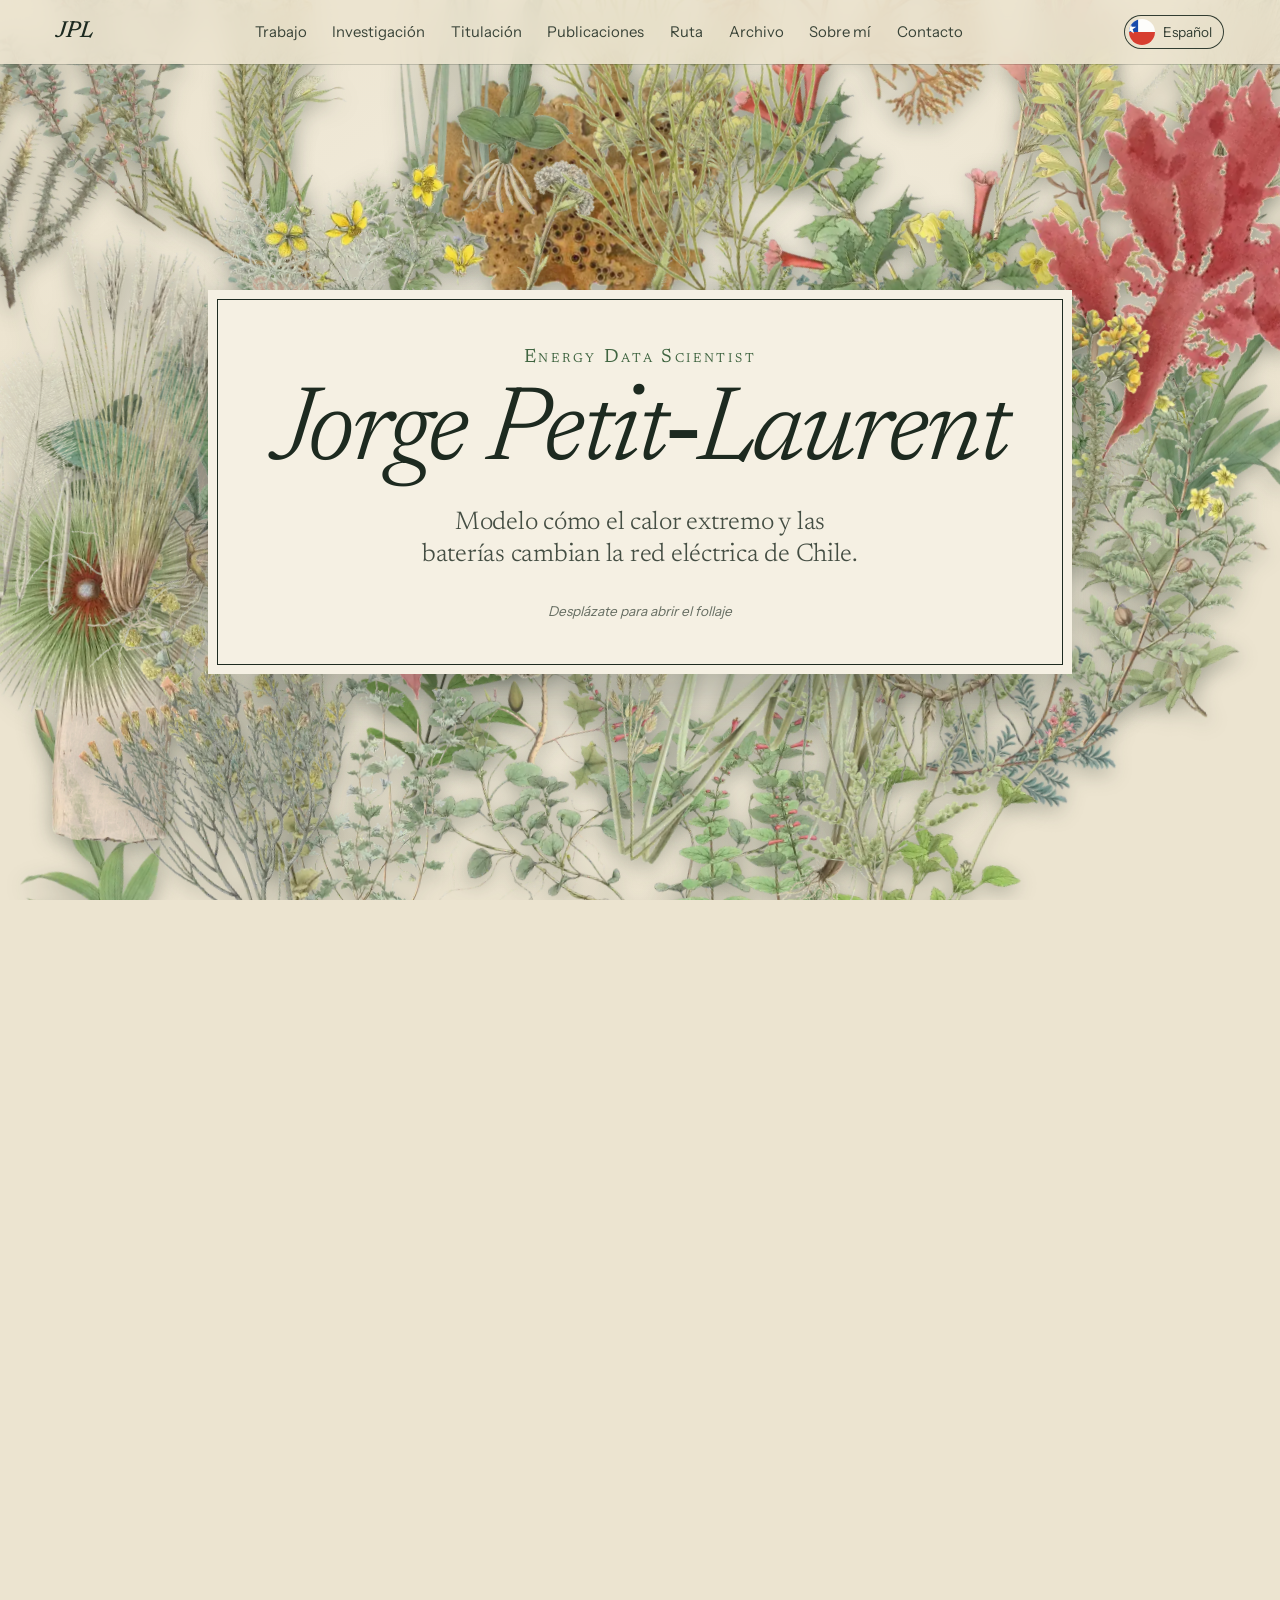
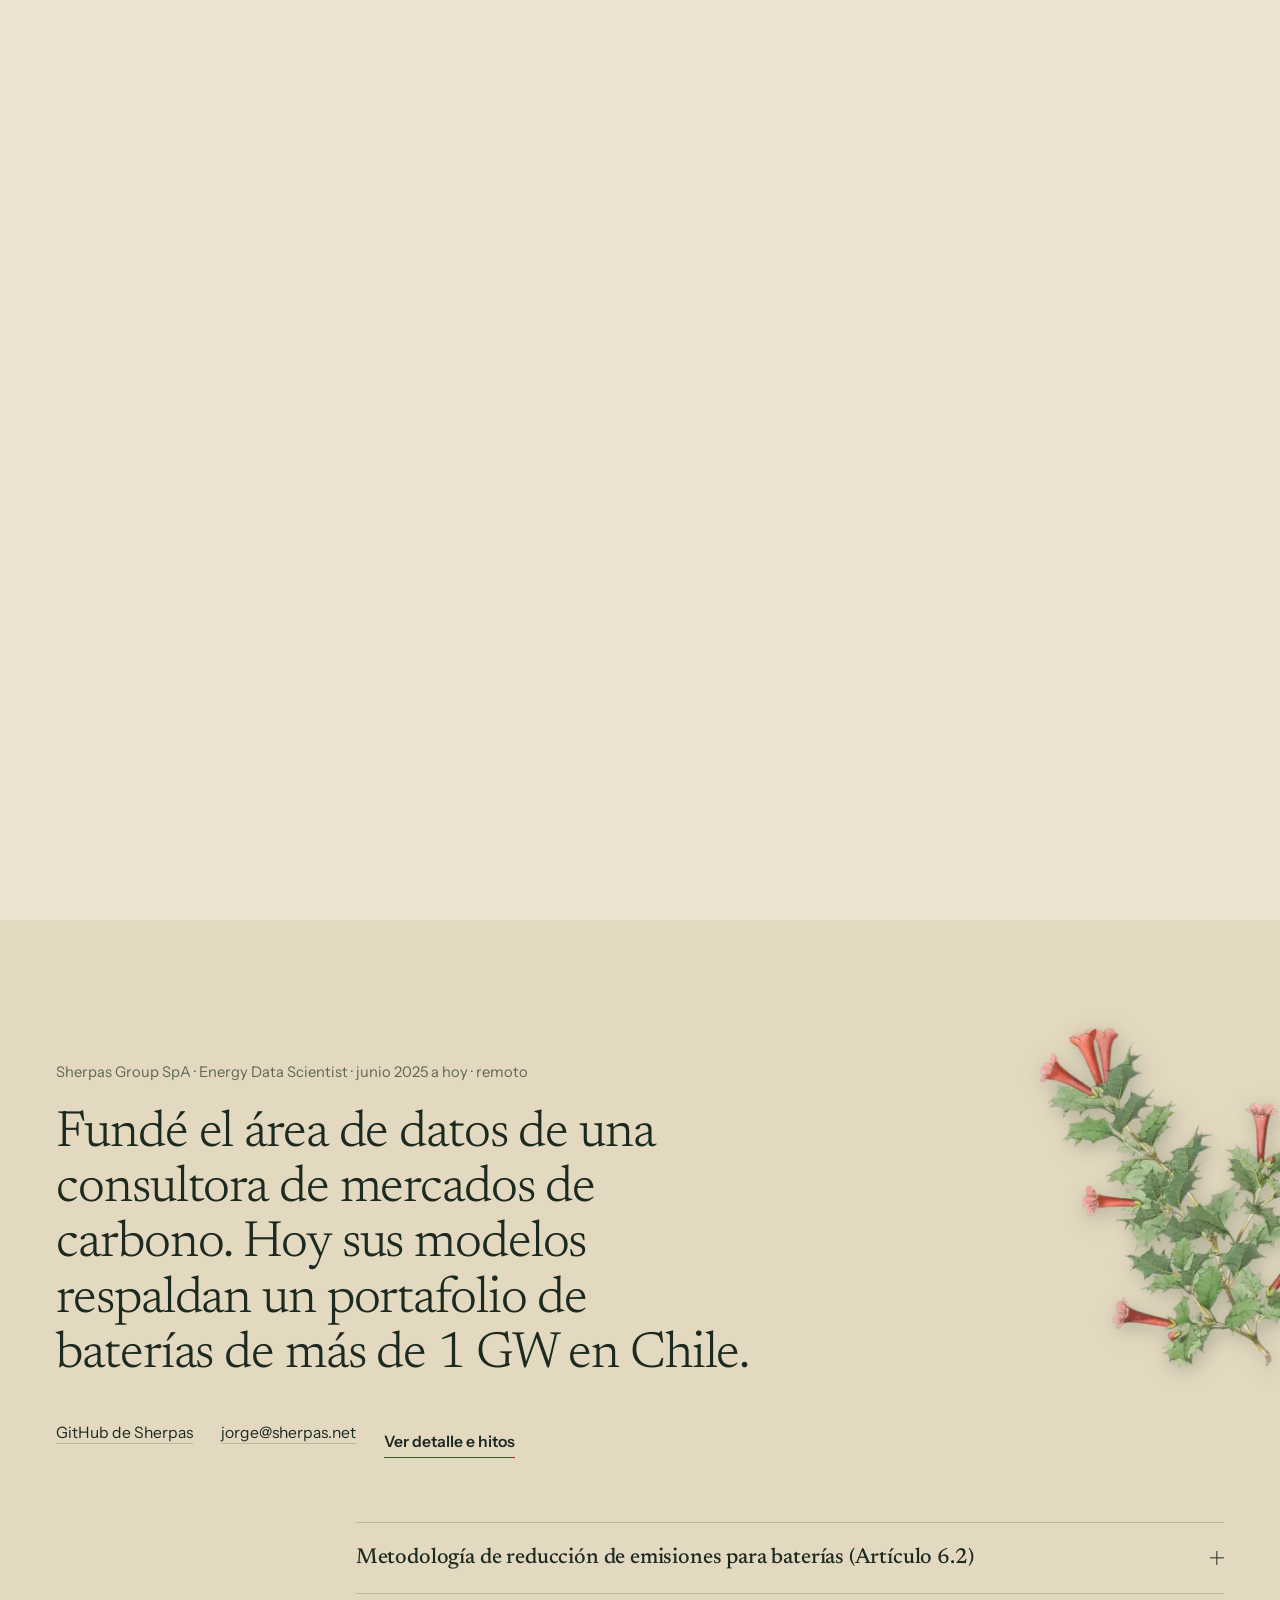
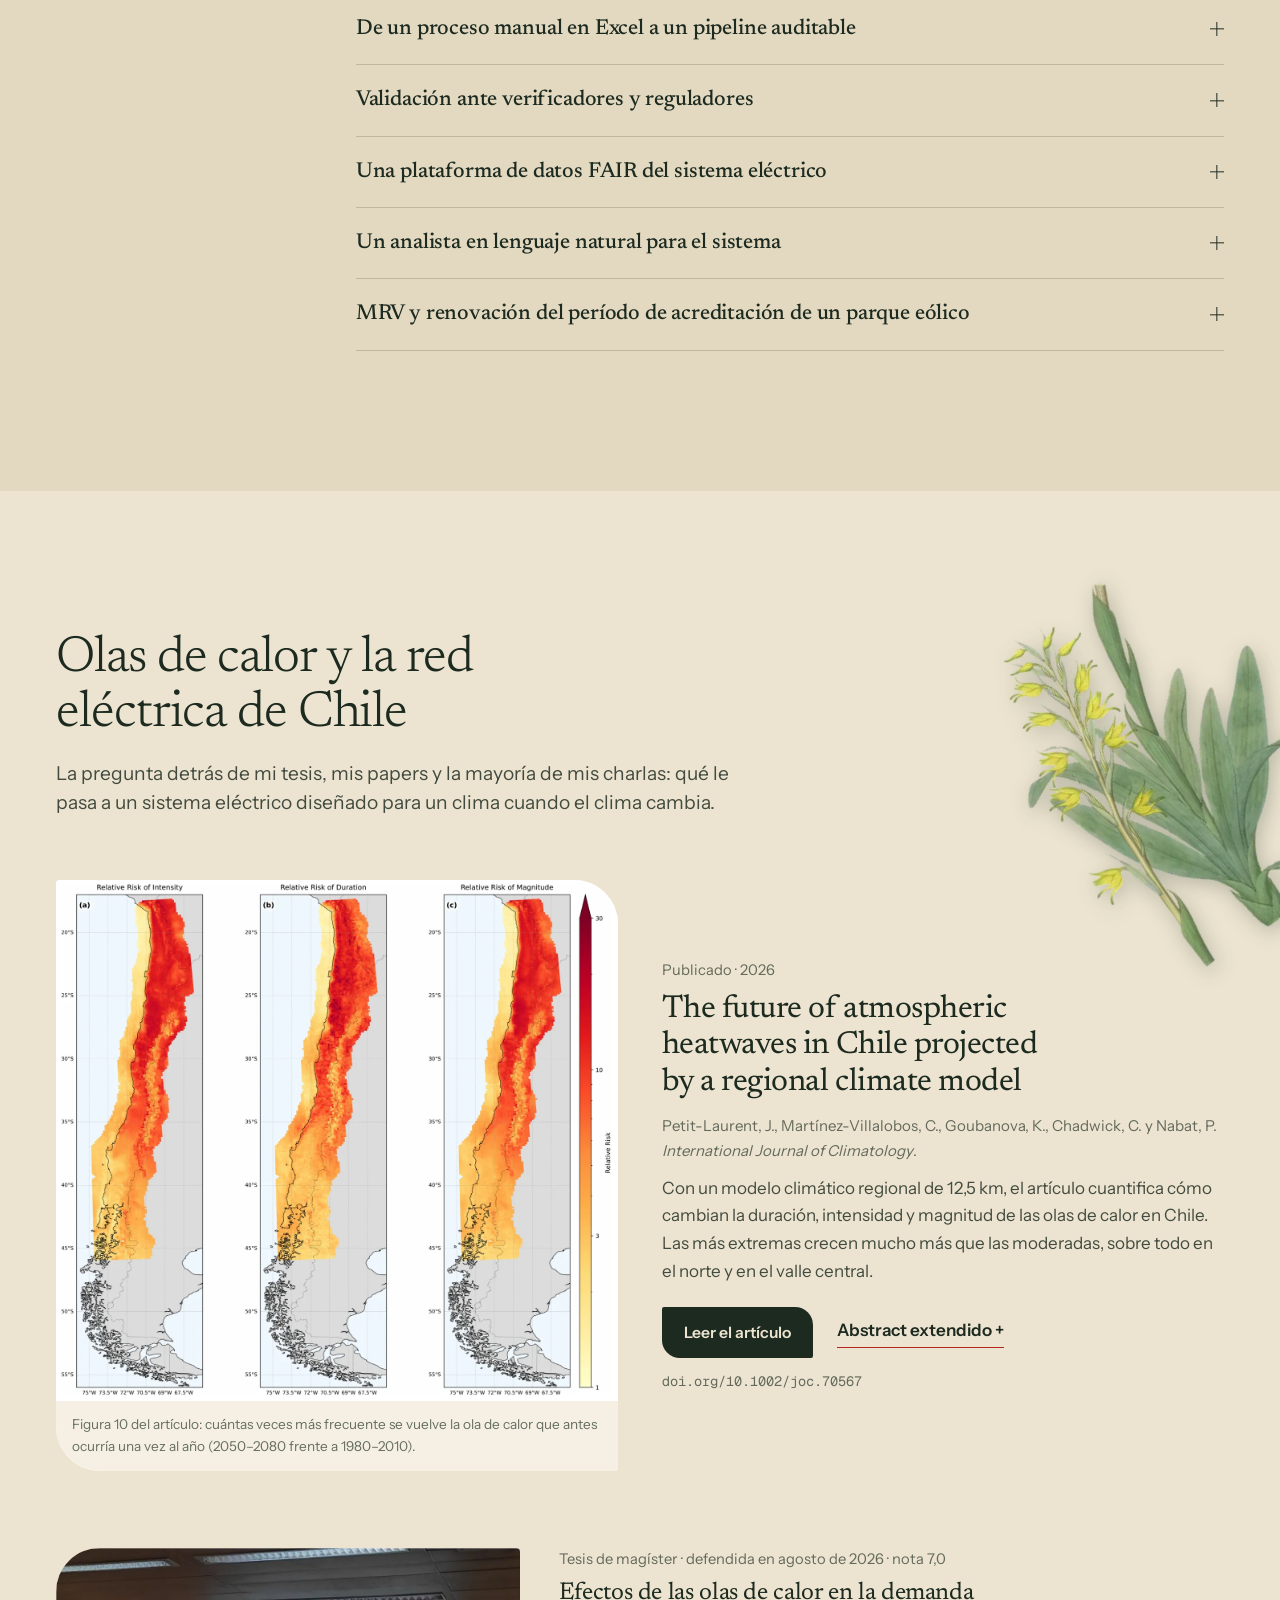
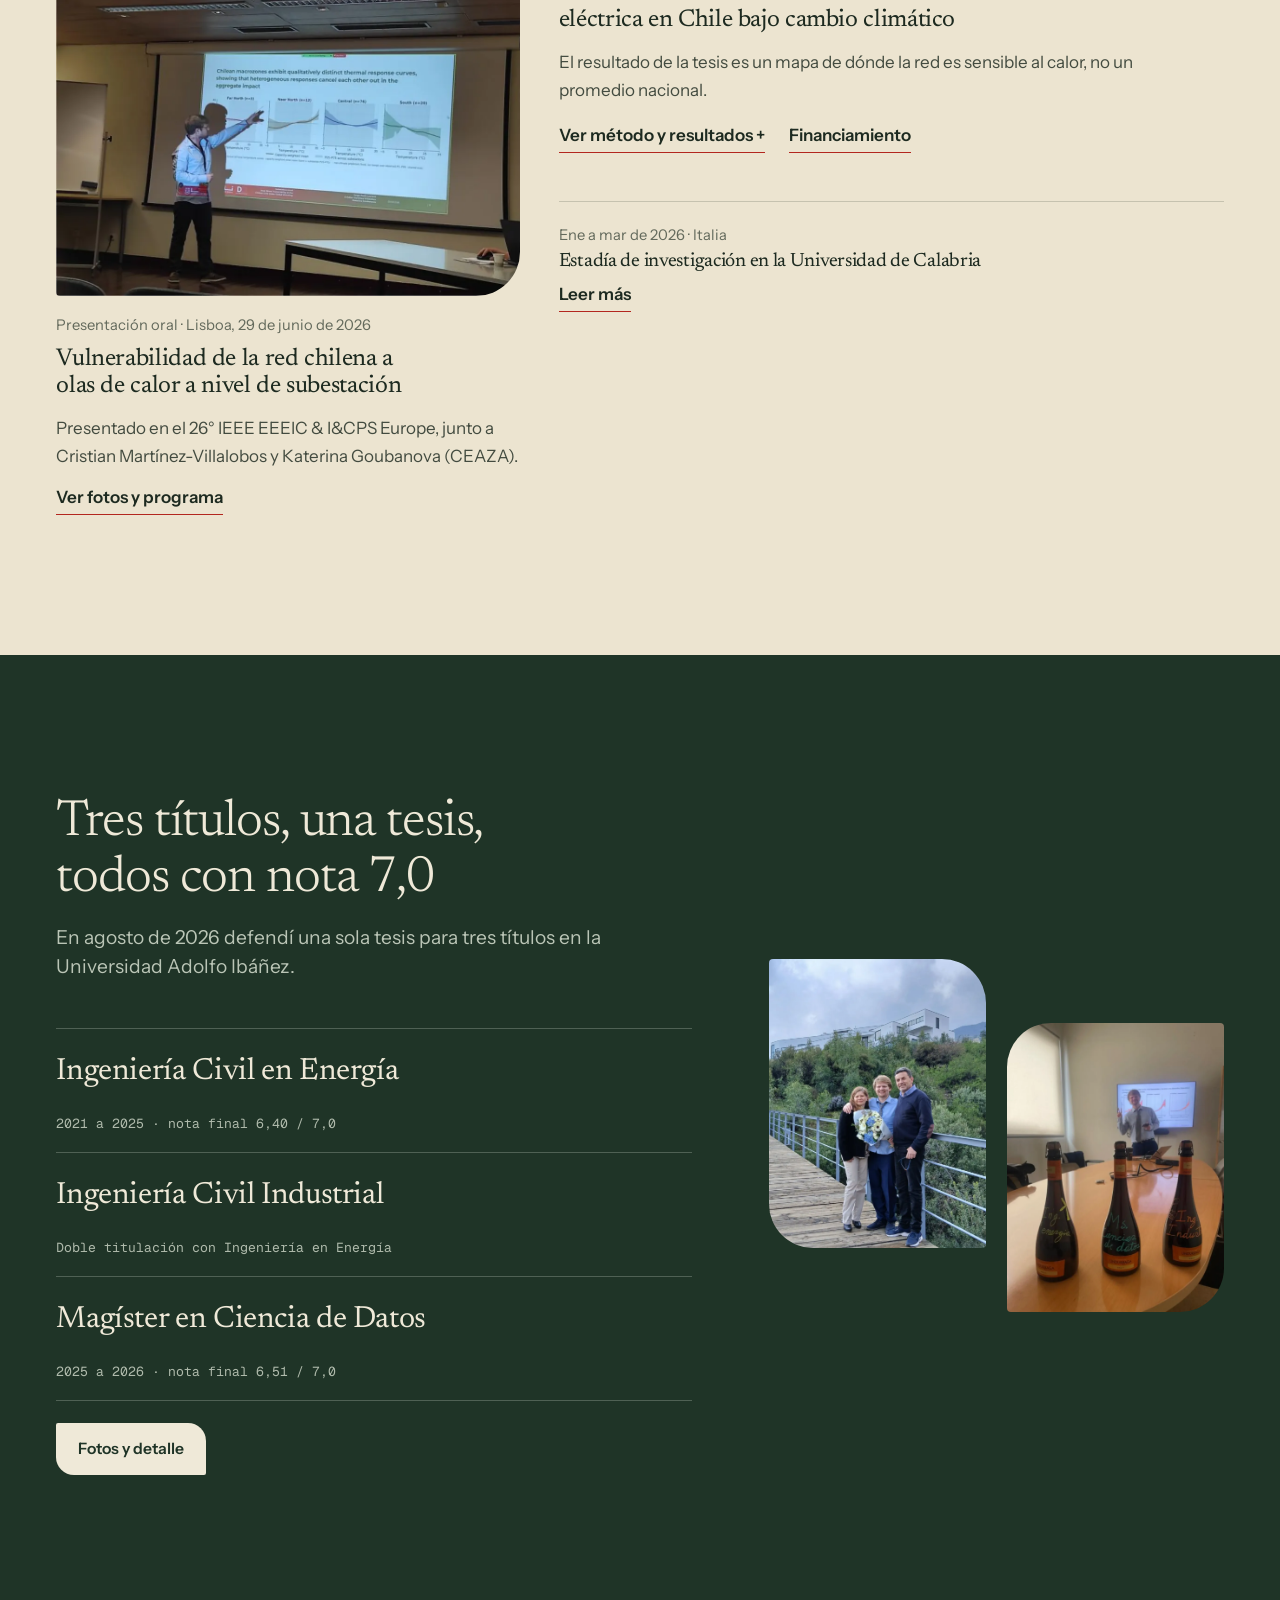
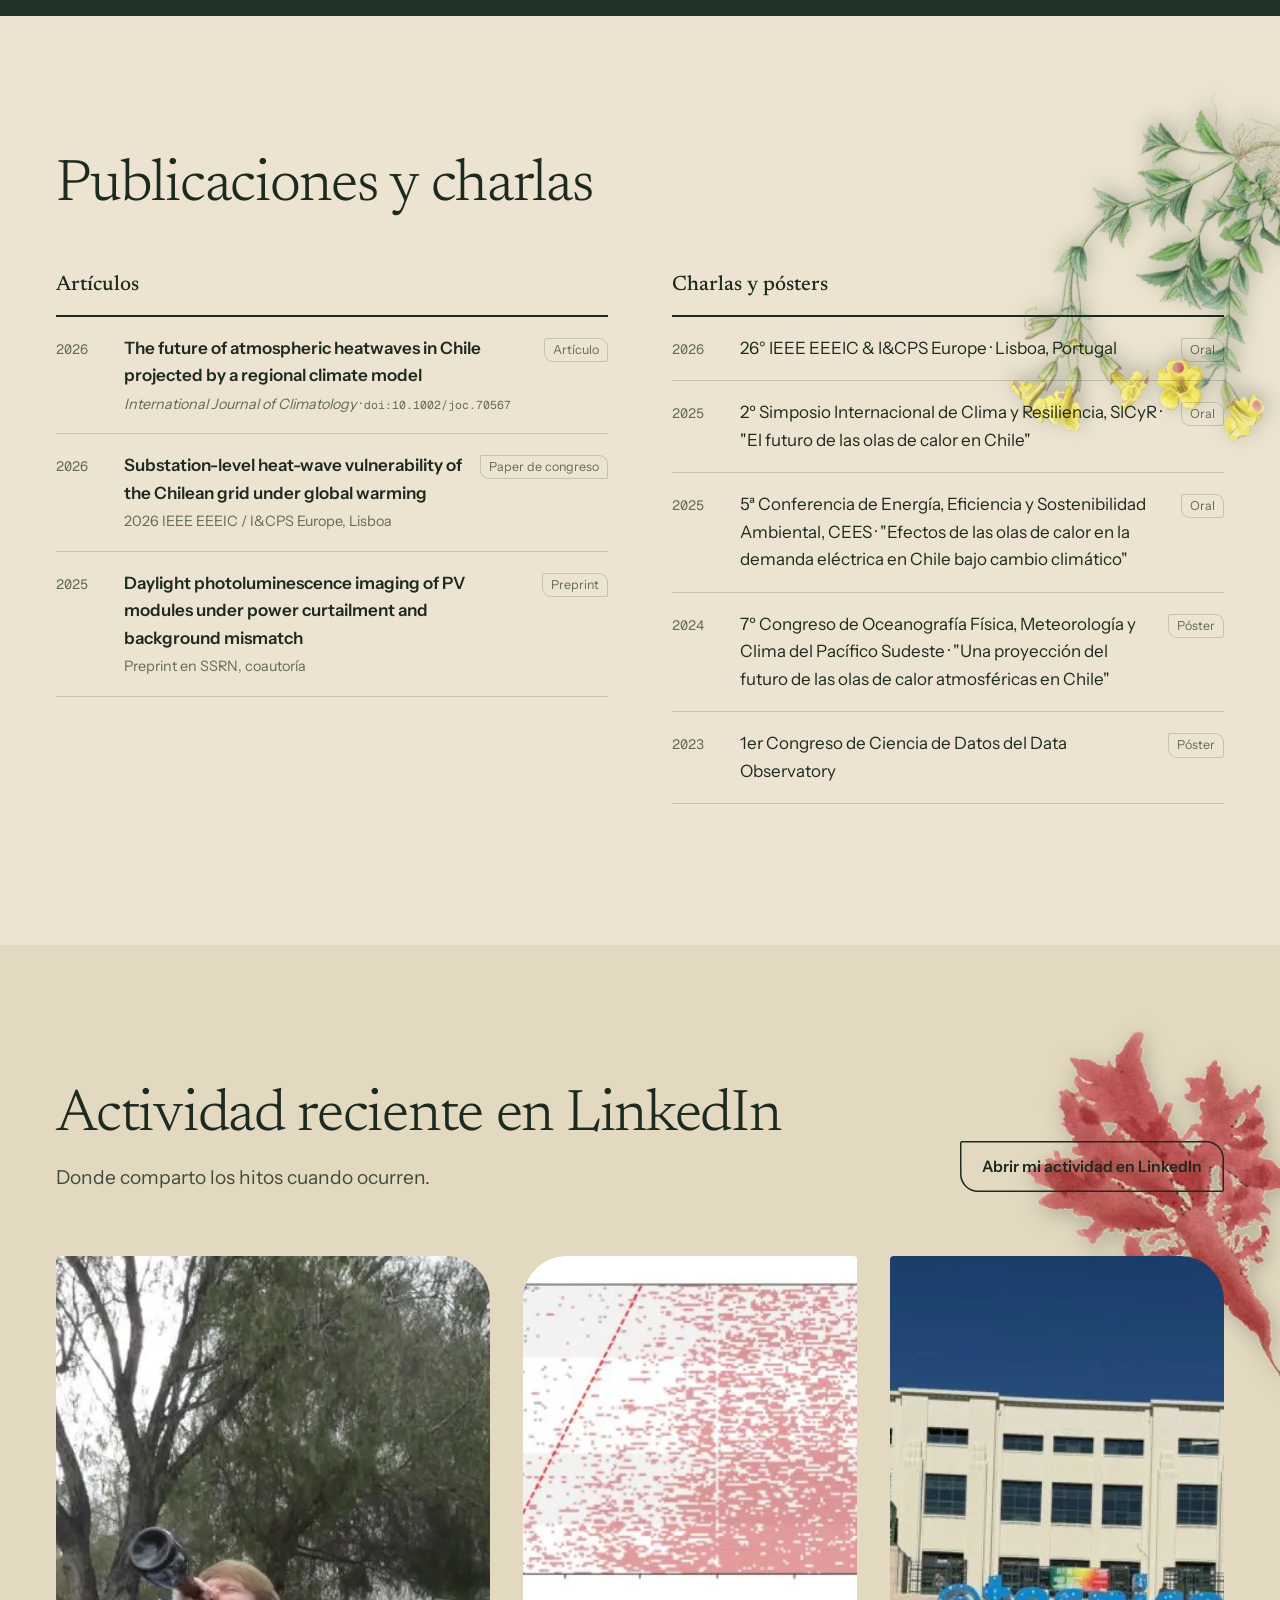
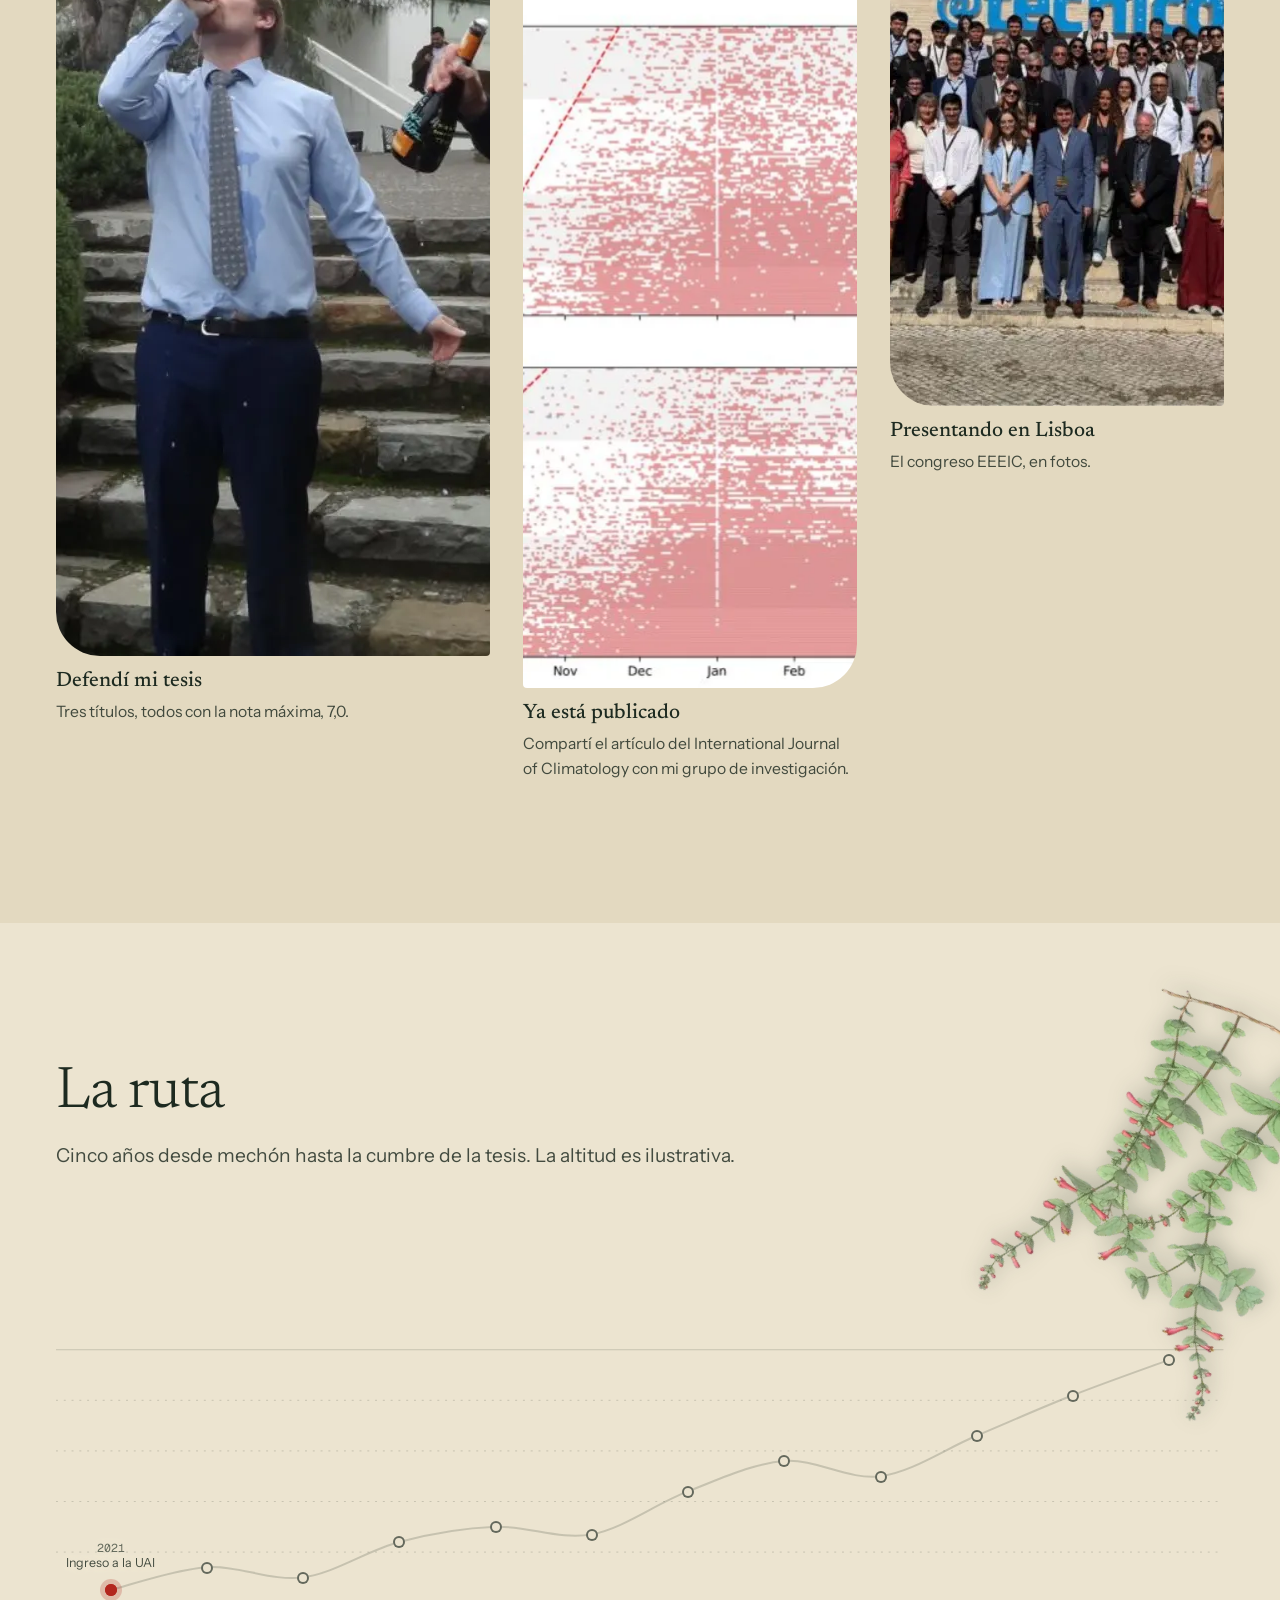
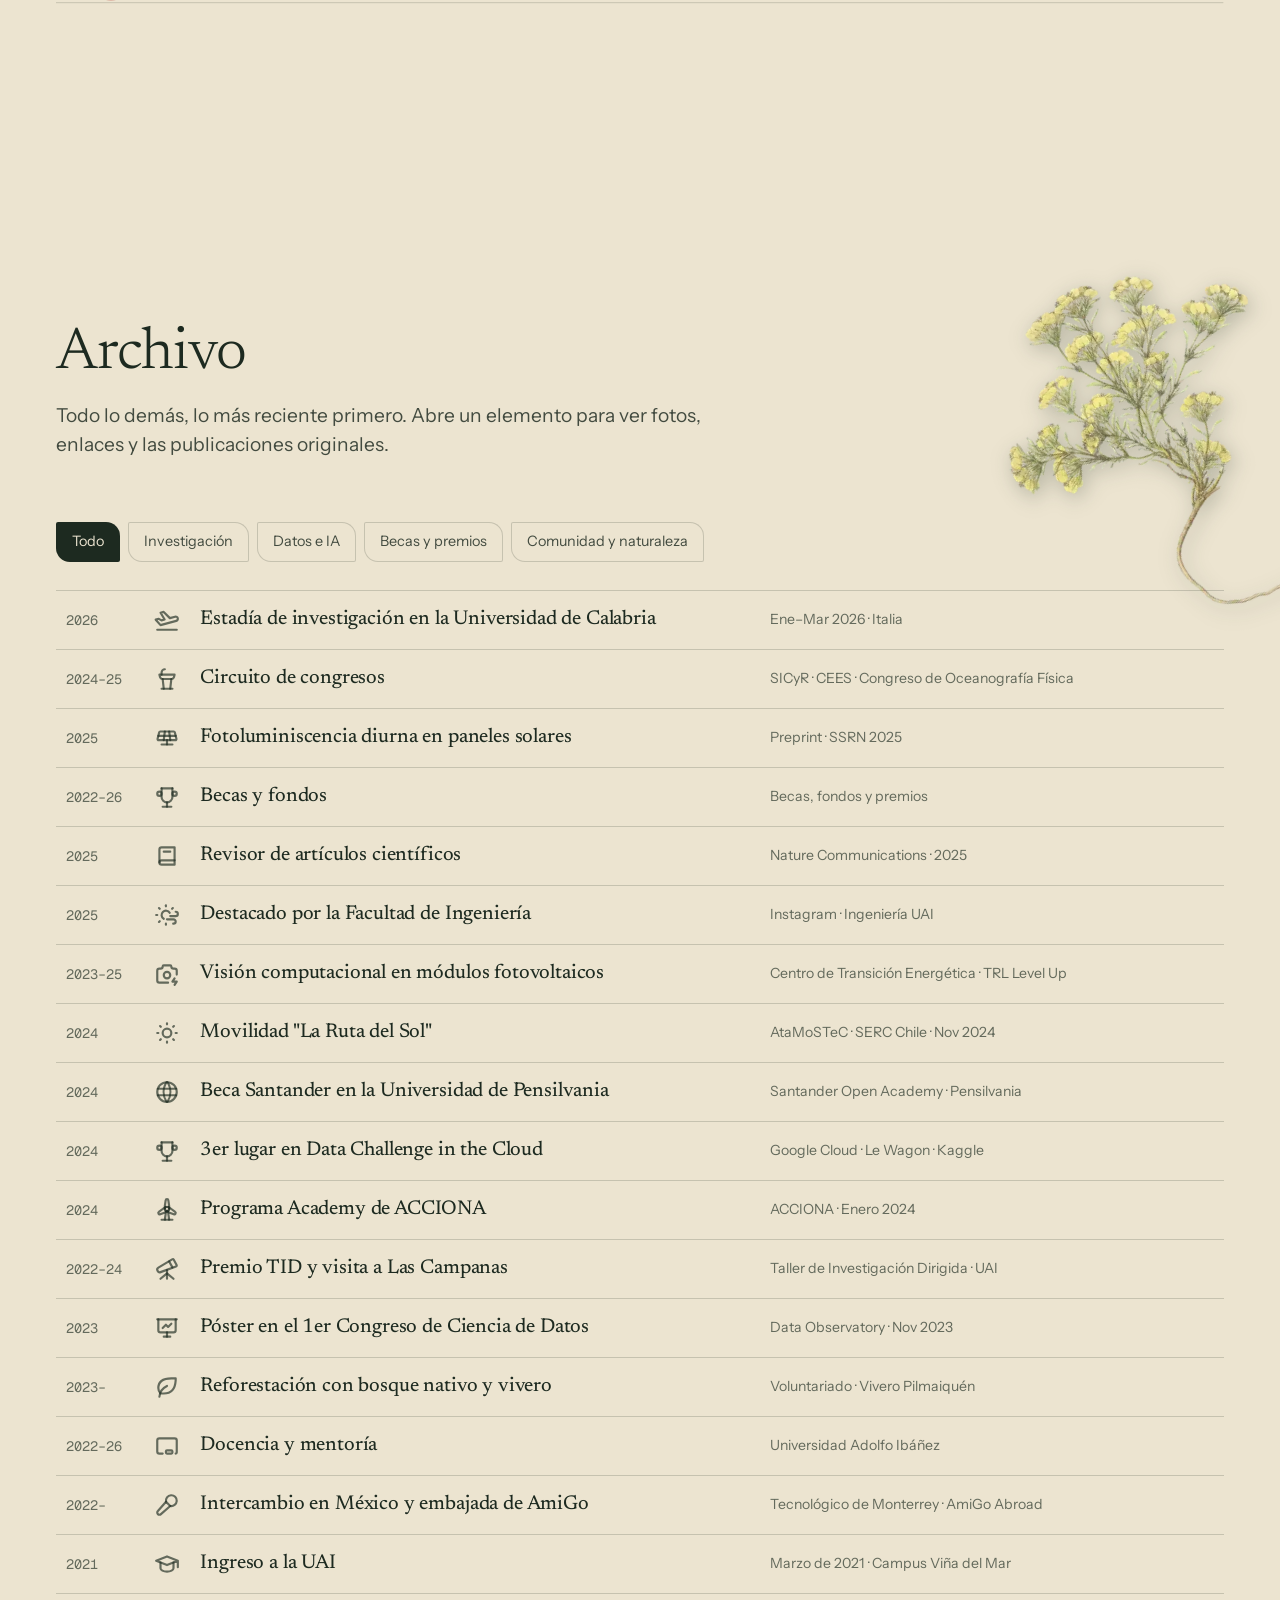
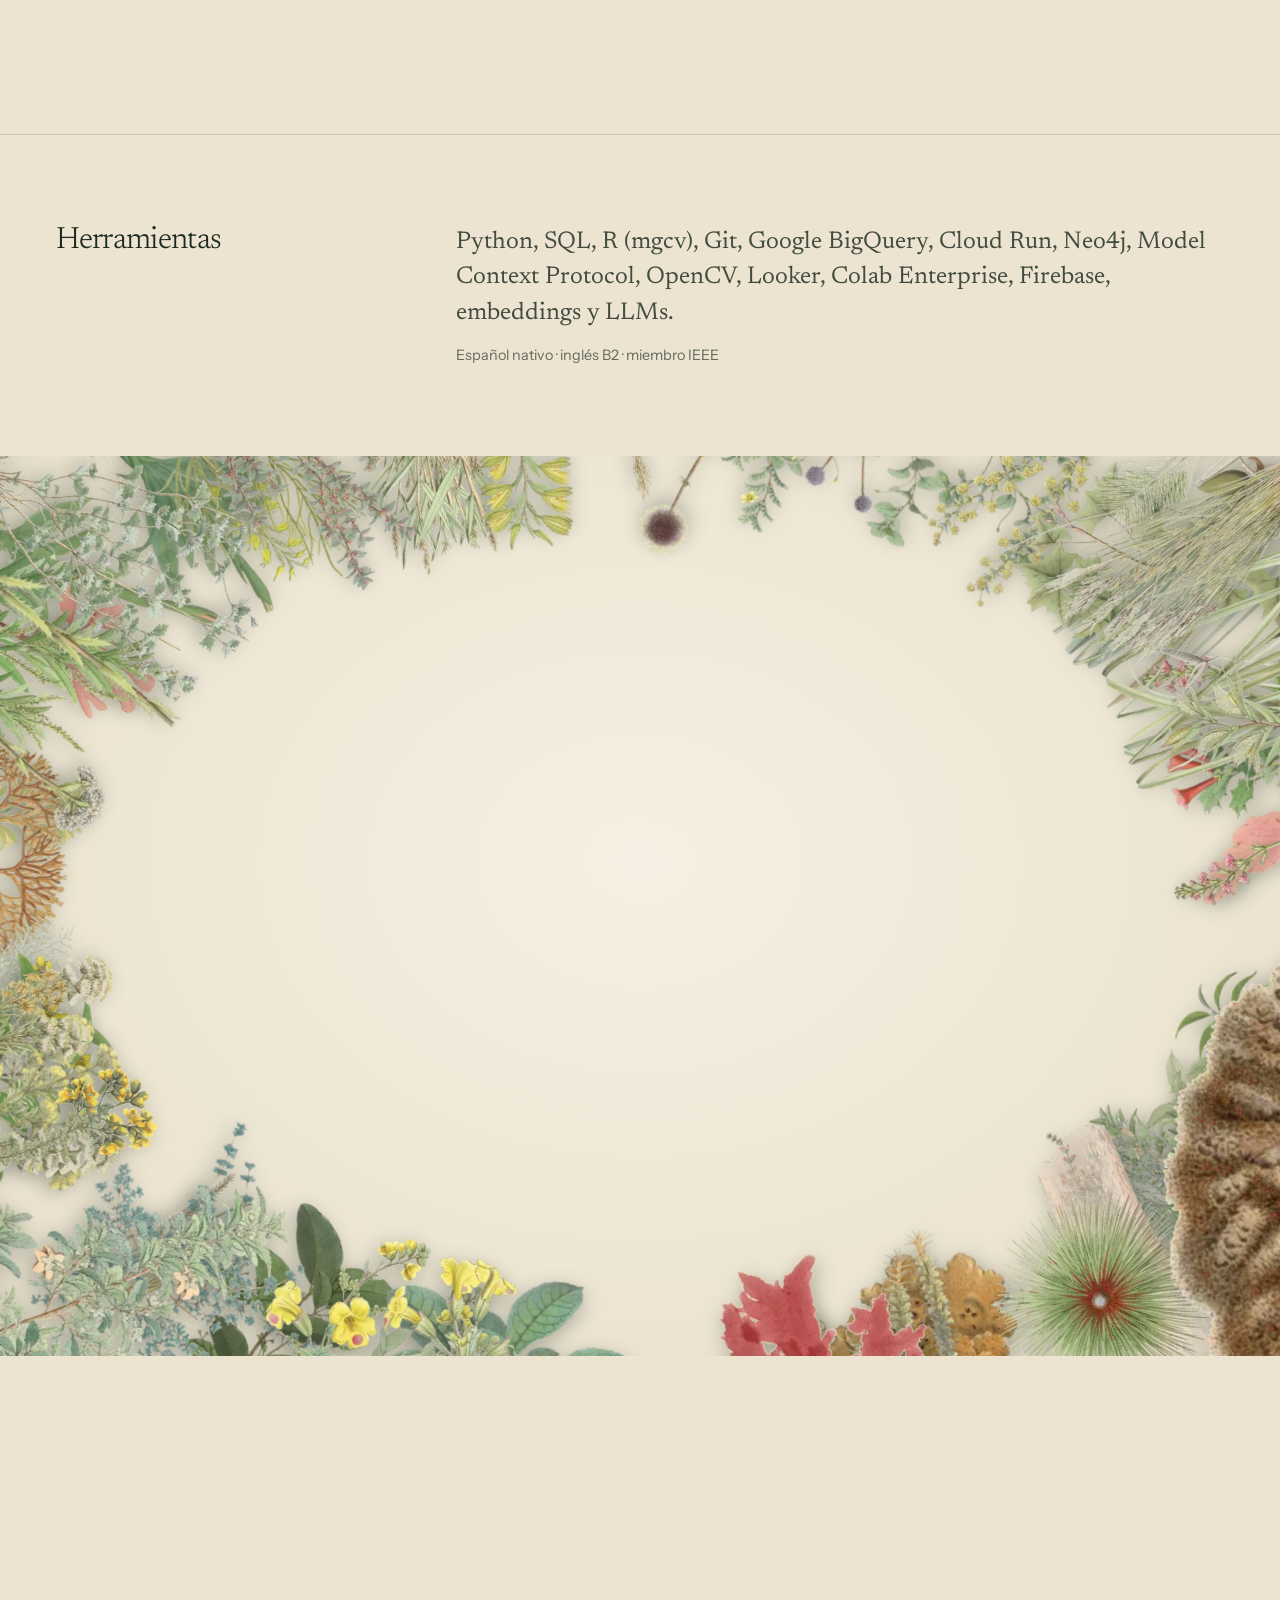
==== botanico/index.html @ 61e00e21 "Add botanical-curtain edition at /botanico/ (full content, not linked from main page) Co-Authored-By" ====
<!doctype html>
<html lang="es">
<head>
<meta charset="utf-8">
<meta name="viewport" content="width=device-width, initial-scale=1">
<title>Jorge Petit-Laurent · Energy Data Scientist</title>
<meta name="description" content="Energy Data Scientist e ingeniero de la energía. Modelo cómo el calor extremo y las baterías cambian la red eléctrica de Chile. Investigación en olas de calor, mercados de carbono y datos del sistema eléctrico.">
<meta property="og:title" content="Jorge Petit-Laurent · Energy Data Scientist">
<meta property="og:description" content="Modelo cómo el calor extremo y las baterías cambian la red eléctrica de Chile.">
<meta property="og:image" content="https://pinkypetit.github.io/assets/images/lisbon-talk.webp">
<meta property="og:type" content="website">
<meta name="twitter:card" content="summary_large_image">
<meta name="theme-color" content="#ebe3d0">
<meta name="robots" content="noindex">
<link rel="icon" type="image/svg+xml" href="../assets/favicon.svg">
<link rel="preload" href="../assets/fonts/newsreader.woff2" as="font" type="font/woff2" crossorigin>
<link rel="preload" href="../assets/fonts/instrument-sans.woff2" as="font" type="font/woff2" crossorigin>
<link rel="stylesheet" href="../css/styles.css">
<link rel="stylesheet" href="botanico.css">
<script>
  (function(){ document.documentElement.classList.add("js"); try { if (localStorage.getItem("jpl-lang") === "en") document.documentElement.lang = "en"; } catch(e){} })();
</script>
</head>
<body>
<!-- SVG Icon Symbols Sprite -->
<svg style="display:none" aria-hidden="true">
  <symbol id="icon-eeeic" viewBox="0 0 24 24">
    <path class="a" style="stroke:var(--ic-a,currentColor)" fill="none" stroke-width="2" stroke-linecap="round" stroke-linejoin="round" d="M13 3l0 7l6 0l-8 11l0 -7l-6 0l8 -11" />
  </symbol>

  <symbol id="icon-calabria" viewBox="0 0 24 24">
    <path class="a" d="M14.639 10.258l4.83 -1.294a2 2 0 1 1 1.035 3.863l-14.489 3.883l-4.45 -5.02l2.897 -.776l2.45 1.414l2.897 -.776l-3.743 -6.244l2.898 -.777l5.675 5.727" style="stroke:var(--ic-a,currentColor)" fill="none" stroke-width="2" stroke-linecap="round" stroke-linejoin="round" />
    <path class="b" d="M3 21h18" style="stroke:var(--ic-b,currentColor)" fill="none" stroke-width="2" stroke-linecap="round" stroke-linejoin="round" />
  </symbol>

  <symbol id="icon-sherpas" viewBox="0 0 24 24">
    <path class="a" fill="none" style="stroke:var(--ic-a,currentColor)" stroke-width="2" stroke-linecap="round" stroke-linejoin="round" d="M16 7h1a2 2 0 0 1 2 2v.5a.5 .5 0 0 0 .5 .5a.5 .5 0 0 1 .5 .5v3a.5 .5 0 0 1 -.5 .5a.5 .5 0 0 0 -.5 .5v.5a2 2 0 0 1 -2 2h-2" />
    <path class="a" fill="none" style="stroke:var(--ic-a,currentColor)" stroke-width="2" stroke-linecap="round" stroke-linejoin="round" d="M8 7h-2a2 2 0 0 0 -2 2v6a2 2 0 0 0 2 2h1" />
    <path class="b" fill="none" style="stroke:var(--ic-b,currentColor)" stroke-width="2" stroke-linecap="round" stroke-linejoin="round" d="M12 8l-2 4h3l-2 4" />
  </symbol>

  <symbol id="icon-thesis" viewBox="0 0 24 24">
    <path class="a" style="stroke:var(--ic-a,currentColor)" fill="none" stroke-width="2" stroke-linecap="round" stroke-linejoin="round" d="M10 13.5a4 4 0 1 0 4 0v-8.5a2 2 0 0 0 -4 0v8.5" />
    <path class="b" style="stroke:var(--ic-b,currentColor)" fill="none" stroke-width="2" stroke-linecap="round" stroke-linejoin="round" d="M10 9l4 0" />
  </symbol>

  <symbol id="icon-conference" viewBox="0 0 24 24">
    <path class="a" style="stroke:var(--ic-a,currentColor)" fill="none" stroke-width="2" stroke-linecap="round" stroke-linejoin="round" d="M5 8h14l-.621 2.485a2 2 0 0 1 -1.94 1.515h-8.878a2 2 0 0 1 -1.94 -1.515l-.621 -2.485" />
    <path class="a" style="stroke:var(--ic-a,currentColor)" fill="none" stroke-width="2" stroke-linecap="round" stroke-linejoin="round" d="M7 8v-2a3 3 0 0 1 3 -3" />
    <path class="b" style="stroke:var(--ic-b,currentColor)" fill="none" stroke-width="2" stroke-linecap="round" stroke-linejoin="round" d="M8 12l1 9" />
    <path class="b" style="stroke:var(--ic-b,currentColor)" fill="none" stroke-width="2" stroke-linecap="round" stroke-linejoin="round" d="M16 12l-1 9" />
    <path class="b" style="stroke:var(--ic-b,currentColor)" fill="none" stroke-width="2" stroke-linecap="round" stroke-linejoin="round" d="M7 21h10" />
  </symbol>

  <symbol id="icon-ssrn" viewBox="0 0 24 24">
    <path class="a" style="stroke:var(--ic-a,currentColor)" fill="none" stroke-width="2" stroke-linecap="round" stroke-linejoin="round" d="M4.28 14h15.44a1 1 0 0 0 .97 -1.243l-1.5 -6a1 1 0 0 0 -.97 -.757h-12.44a1 1 0 0 0 -.97 .757l-1.5 6a1 1 0 0 0 .97 1.243" />
    <path class="a" style="stroke:var(--ic-a,currentColor)" fill="none" stroke-width="2" stroke-linecap="round" stroke-linejoin="round" d="M4 10h16" />
    <path class="a" style="stroke:var(--ic-a,currentColor)" fill="none" stroke-width="2" stroke-linecap="round" stroke-linejoin="round" d="M10 6l-1 8" />
    <path class="a" style="stroke:var(--ic-a,currentColor)" fill="none" stroke-width="2" stroke-linecap="round" stroke-linejoin="round" d="M14 6l1 8" />
    <path class="b" style="stroke:var(--ic-b,currentColor)" fill="none" stroke-width="2" stroke-linecap="round" stroke-linejoin="round" d="M12 14v4" />
    <path class="b" style="stroke:var(--ic-b,currentColor)" fill="none" stroke-width="2" stroke-linecap="round" stroke-linejoin="round" d="M7 18h10" />
  </symbol>

  <symbol id="icon-tid" viewBox="0 0 24 24">
    <path class="b" style="stroke:var(--ic-b,currentColor)" fill="none" stroke-width="2" stroke-linecap="round" stroke-linejoin="round" d="M6 21l6 -5l6 5" />
    <path class="b" style="stroke:var(--ic-b,currentColor)" fill="none" stroke-width="2" stroke-linecap="round" stroke-linejoin="round" d="M12 13v8" />
    <path class="a" style="stroke:var(--ic-a,currentColor)" fill="none" stroke-width="2" stroke-linecap="round" stroke-linejoin="round" d="M3.294 13.678l.166 .281c.52 .88 1.624 1.265 2.605 .91l14.242 -5.165a1.023 1.023 0 0 0 .565 -1.456l-2.62 -4.705a1.087 1.087 0 0 0 -1.447 -.42l-.056 .032l-12.694 7.618c-1.02 .613 -1.357 1.897 -.76 2.905l-.001 0" />
    <path class="a" style="stroke:var(--ic-a,currentColor)" fill="none" stroke-width="2" stroke-linecap="round" stroke-linejoin="round" d="M14 5l3 5.5" />
  </symbol>

  <symbol id="icon-pvcv" viewBox="0 0 24 24">
    <path class="a" style="stroke:var(--ic-a,currentColor)" fill="none" stroke-width="2" stroke-linecap="round" stroke-linejoin="round" d="M13 20h-8a2 2 0 0 1 -2 -2v-9a2 2 0 0 1 2 -2h1a2 2 0 0 0 2 -2a1 1 0 0 1 1 -1h6a1 1 0 0 1 1 1a2 2 0 0 0 2 2h1a2 2 0 0 1 2 2v3.5" />
    <path class="a" style="stroke:var(--ic-a,currentColor)" fill="none" stroke-width="2" stroke-linecap="round" stroke-linejoin="round" d="M9 13a3 3 0 1 0 6 0a3 3 0 0 0 -6 0" />
    <path class="b" style="stroke:var(--ic-b,currentColor)" fill="none" stroke-width="2" stroke-linecap="round" stroke-linejoin="round" d="M19 16l-2 3h4l-2 3" />
  </symbol>

  <symbol id="icon-upenn" viewBox="0 0 24 24">
    <path class="a" style="stroke:var(--ic-a,currentColor)" fill="none" stroke-width="2" stroke-linecap="round" stroke-linejoin="round" d="M3 12a9 9 0 1 0 18 0a9 9 0 0 0 -18 0" />
    <path class="b" style="stroke:var(--ic-b,currentColor)" fill="none" stroke-width="2" stroke-linecap="round" stroke-linejoin="round" d="M3.6 9h16.8" />
    <path class="b" style="stroke:var(--ic-b,currentColor)" fill="none" stroke-width="2" stroke-linecap="round" stroke-linejoin="round" d="M3.6 15h16.8" />
    <path class="b" style="stroke:var(--ic-b,currentColor)" fill="none" stroke-width="2" stroke-linecap="round" stroke-linejoin="round" d="M11.5 3a17 17 0 0 0 0 18" />
    <path class="b" style="stroke:var(--ic-b,currentColor)" fill="none" stroke-width="2" stroke-linecap="round" stroke-linejoin="round" d="M12.5 3a17 17 0 0 1 0 18" />
  </symbol>

  <symbol id="icon-naturecomms" viewBox="0 0 24 24">
    <path class="a" style="stroke:var(--ic-a,currentColor)" fill="none" stroke-width="2" stroke-linecap="round" stroke-linejoin="round" d="M19 4v16h-12a2 2 0 0 1 -2 -2v-12a2 2 0 0 1 2 -2h12" />
    <path class="b" style="stroke:var(--ic-b,currentColor)" fill="none" stroke-width="2" stroke-linecap="round" stroke-linejoin="round" d="M19 16h-12a2 2 0 0 0 -2 2" />
    <path class="b" style="stroke:var(--ic-b,currentColor)" fill="none" stroke-width="2" stroke-linecap="round" stroke-linejoin="round" d="M9 8h6" />
  </symbol>

  <symbol id="icon-graduation" viewBox="0 0 24 24">
    <path class="a" d="M22 9l-10 -4l-10 4l10 4l10 -4v6" style="stroke:var(--ic-a,currentColor)" fill="none" stroke-width="2" stroke-linecap="round" stroke-linejoin="round" />
    <path class="b" d="M6 10.6v5.4a6 3 0 0 0 12 0v-5.4" style="stroke:var(--ic-b,currentColor)" fill="none" stroke-width="2" stroke-linecap="round" stroke-linejoin="round" />
  </symbol>

  <symbol id="icon-teaching" viewBox="0 0 24 24">
    <path class="a" style="stroke:var(--ic-a,currentColor)" fill="none" stroke-width="2" stroke-linecap="round" stroke-linejoin="round" d="M8 19h-3a2 2 0 0 1 -2 -2v-10a2 2 0 0 1 2 -2h14a2 2 0 0 1 2 2v11a1 1 0 0 1 -1 1" />
    <path class="b" style="stroke:var(--ic-b,currentColor)" fill="none" stroke-width="2" stroke-linecap="round" stroke-linejoin="round" d="M11 17a1 1 0 0 1 1 -1h4a1 1 0 0 1 1 1v1a1 1 0 0 1 -1 1h-4a1 1 0 0 1 -1 -1l0 -1" />
  </symbol>

  <symbol id="icon-acciona" viewBox="0 0 24 24">
    <path class="a" style="stroke:var(--ic-a,currentColor)" fill="none" stroke-width="2" stroke-linecap="round" stroke-linejoin="round" d="M10 11a2 2 0 1 0 4 0a2 2 0 1 0 -4 0" />
    <path class="a" style="stroke:var(--ic-a,currentColor)" fill="none" stroke-width="2" stroke-linecap="round" stroke-linejoin="round" d="M10 11v-2.573c0 -.18 .013 -.358 .04 -.536l.716 -4.828c.064 -.597 .597 -1.063 1.244 -1.063s1.18 .466 1.244 1.063l.716 4.828c.027 .178 .04 .357 .04 .536v2.573" />
    <path class="a" style="stroke:var(--ic-a,currentColor)" fill="none" stroke-width="2" stroke-linecap="round" stroke-linejoin="round" d="M13.01 9.28l2.235 1.276c.156 .09 .305 .19 .446 .3l3.836 2.911c.487 .352 .624 1.04 .3 1.596c-.325 .556 -1 .782 -1.548 .541l-4.555 -1.68a3.624 3.624 0 0 1 -.486 -.231l-2.235 -1.277" />
    <path class="a" style="stroke:var(--ic-a,currentColor)" fill="none" stroke-width="2" stroke-linecap="round" stroke-linejoin="round" d="M13 12.716l-2.236 1.277a3.624 3.624 0 0 1 -.485 .23l-4.555 1.681c-.551 .241 -1.223 .015 -1.548 -.54c-.324 -.557 -.187 -1.245 .3 -1.597l3.836 -2.91a3.41 3.41 0 0 1 .446 -.3l2.235 -1.277" />
    <path class="b" style="stroke:var(--ic-b,currentColor)" fill="none" stroke-width="2" stroke-linecap="round" stroke-linejoin="round" d="M7 21h10" />
    <path class="b" style="stroke:var(--ic-b,currentColor)" fill="none" stroke-width="2" stroke-linecap="round" stroke-linejoin="round" d="M10 21l1 -7" />
    <path class="b" style="stroke:var(--ic-b,currentColor)" fill="none" stroke-width="2" stroke-linecap="round" stroke-linejoin="round" d="M13 14l1 7" />
  </symbol>

  <symbol id="icon-docongress" viewBox="0 0 24 24">
    <path class="a" style="stroke:var(--ic-a,currentColor)" fill="none" stroke-width="2" stroke-linecap="round" stroke-linejoin="round" d="M3 4l18 0" />
    <path class="a" style="stroke:var(--ic-a,currentColor)" fill="none" stroke-width="2" stroke-linecap="round" stroke-linejoin="round" d="M4 4v10a2 2 0 0 0 2 2h12a2 2 0 0 0 2 -2v-10" />
    <path class="a" style="stroke:var(--ic-a,currentColor)" fill="none" stroke-width="2" stroke-linecap="round" stroke-linejoin="round" d="M12 16l0 4" />
    <path class="a" style="stroke:var(--ic-a,currentColor)" fill="none" stroke-width="2" stroke-linecap="round" stroke-linejoin="round" d="M9 20l6 0" />
    <path class="b" style="stroke:var(--ic-b,currentColor)" fill="none" stroke-width="2" stroke-linecap="round" stroke-linejoin="round" d="M8 12l3 -3l2 2l3 -3" />
  </symbol>

  <symbol id="icon-uaifeature" viewBox="0 0 24 24">
    <path class="a" style="stroke:var(--ic-a,currentColor)" fill="none" stroke-width="2" stroke-linecap="round" stroke-linejoin="round" d="M14.468 10a4 4 0 1 0 -5.466 5.46" />
    <path class="a" style="stroke:var(--ic-a,currentColor)" fill="none" stroke-width="2" stroke-linecap="round" stroke-linejoin="round" d="M2 12h1" />
    <path class="a" style="stroke:var(--ic-a,currentColor)" fill="none" stroke-width="2" stroke-linecap="round" stroke-linejoin="round" d="M11 3v1" />
    <path class="a" style="stroke:var(--ic-a,currentColor)" fill="none" stroke-width="2" stroke-linecap="round" stroke-linejoin="round" d="M11 20v1" />
    <path class="a" style="stroke:var(--ic-a,currentColor)" fill="none" stroke-width="2" stroke-linecap="round" stroke-linejoin="round" d="M4.6 5.6l.7 .7" />
    <path class="a" style="stroke:var(--ic-a,currentColor)" fill="none" stroke-width="2" stroke-linecap="round" stroke-linejoin="round" d="M17.4 5.6l-.7 .7" />
    <path class="a" style="stroke:var(--ic-a,currentColor)" fill="none" stroke-width="2" stroke-linecap="round" stroke-linejoin="round" d="M5.3 17.7l-.7 .7" />
    <path class="b" style="stroke:var(--ic-b,currentColor)" fill="none" stroke-width="2" stroke-linecap="round" stroke-linejoin="round" d="M15 13h5a2 2 0 1 0 0 -4" />
    <path class="b" style="stroke:var(--ic-b,currentColor)" fill="none" stroke-width="2" stroke-linecap="round" stroke-linejoin="round" d="M12 16h5.714l.253 0a2 2 0 0 1 2.033 2a2 2 0 0 1 -2 2h-.286" />
  </symbol>

  <symbol id="icon-nature" viewBox="0 0 24 24">
    <path class="b" d="M5 21c.5 -4.5 2.5 -8 7 -10" style="stroke:var(--ic-b,currentColor)" fill="none" stroke-width="2" stroke-linecap="round" stroke-linejoin="round" />
    <path class="a" d="M9 18c6.218 0 10.5 -3.288 11 -12v-2h-4.014c-9 0 -11.986 4 -12 9c0 1 0 3 2 5h3l.014 0" style="stroke:var(--ic-a,currentColor)" fill="none" stroke-width="2" stroke-linecap="round" stroke-linejoin="round" />
  </symbol>

  <symbol id="icon-amigo" viewBox="0 0 24 24">
    <path class="a" style="stroke:var(--ic-a,currentColor)" fill="none" stroke-width="2" stroke-linecap="round" stroke-linejoin="round" d="M15 12.9a5 5 0 1 0 -3.902 -3.9" />
    <path class="b" style="stroke:var(--ic-b,currentColor)" fill="none" stroke-width="2" stroke-linecap="round" stroke-linejoin="round" d="M15 12.9l-3.902 -3.899l-7.513 8.584a2 2 0 1 0 2.827 2.83l8.588 -7.515" />
  </symbol>

  <symbol id="icon-hackathon" viewBox="0 0 24 24">
    <path class="a" style="stroke:var(--ic-a,currentColor)" fill="none" stroke-width="2" stroke-linecap="round" stroke-linejoin="round" d="M8 21l8 0" />
    <path class="a" style="stroke:var(--ic-a,currentColor)" fill="none" stroke-width="2" stroke-linecap="round" stroke-linejoin="round" d="M12 17l0 4" />
    <path class="a" style="stroke:var(--ic-a,currentColor)" fill="none" stroke-width="2" stroke-linecap="round" stroke-linejoin="round" d="M7 4l10 0" />
    <path class="a" style="stroke:var(--ic-a,currentColor)" fill="none" stroke-width="2" stroke-linecap="round" stroke-linejoin="round" d="M17 4v8a5 5 0 0 1 -10 0v-8" />
    <path class="b" style="stroke:var(--ic-b,currentColor)" fill="none" stroke-width="2" stroke-linecap="round" stroke-linejoin="round" d="M3 9a2 2 0 1 0 4 0a2 2 0 1 0 -4 0" />
    <path class="b" style="stroke:var(--ic-b,currentColor)" fill="none" stroke-width="2" stroke-linecap="round" stroke-linejoin="round" d="M17 9a2 2 0 1 0 4 0a2 2 0 1 0 -4 0" />
  </symbol>

  <symbol id="icon-atamostec" viewBox="0 0 24 24">
    <path class="a" style="stroke:var(--ic-a,currentColor)" fill="none" stroke-width="2" stroke-linecap="round" stroke-linejoin="round" d="M8 12a4 4 0 1 0 8 0a4 4 0 1 0 -8 0" />
    <path class="b" style="stroke:var(--ic-b,currentColor)" fill="none" stroke-width="2" stroke-linecap="round" stroke-linejoin="round" d="M3 12h1m8 -9v1m8 8h1m-9 8v1m-6.4 -15.4l.7 .7m12.1 -.7l-.7 .7m0 11.4l.7 .7m-12.1 -.7l-.7 .7" />
  </symbol>
</svg>


<a class="skip-link" href="#main" data-i18n="skip">Saltar al contenido</a>

<header class="bar" id="bar">
  <a class="bar-mark" href="#top" aria-label="Jorge Petit-Laurent">JPL</a>
  <nav class="bar-nav" aria-label="Secciones">
    <a href="#trabajo" data-i18n="nav.now">Trabajo</a>
    <a href="#investigacion" data-i18n="nav.research">Investigación</a>
    <a href="#titulacion" data-i18n="nav.degrees">Titulación</a>
    <a href="#publicaciones" data-i18n="nav.pubs">Publicaciones</a>
    <a href="#ruta" data-i18n="nav.route">Ruta</a>
    <a href="#archivo" data-i18n="nav.archive">Archivo</a>
    <button type="button" class="nav-btn" data-open="about" data-i18n="nav.about">Sobre mí</button>
    <a href="#contacto" data-i18n="nav.contact">Contacto</a>
  </nav>
  <div class="bar-tools">
    <button class="lang-toggle" id="langToggle" type="button" aria-pressed="false" title="Español / English">
      <span class="lang-flip"><span class="lang-flip-inner">
        <span class="lang-face lang-face--front" aria-hidden="true"><svg viewBox="0 0 30 20" preserveAspectRatio="xMidYMid slice"><rect width="30" height="20" fill="#fff"/><rect y="10" width="30" height="10" fill="#D52B1E"/><rect width="12" height="10" fill="#0039A6"/><polygon fill="#fff" points="6,2.6 7.1,5.9 10.6,5.9 7.8,7.9 8.9,11.2 6,9.2 3.1,11.2 4.2,7.9 1.4,5.9 4.9,5.9"/></svg></span>
        <span class="lang-face lang-face--back" aria-hidden="true"><svg viewBox="0 0 30 20" preserveAspectRatio="xMidYMid slice"><rect width="30" height="20" fill="#00247D"/><path d="M0,0 L30,20 M30,0 L0,20" stroke="#fff" stroke-width="4"/><path d="M0,0 L30,20 M30,0 L0,20" stroke="#CF142B" stroke-width="1.6"/><path d="M15,0 V20 M0,10 H30" stroke="#fff" stroke-width="6.6"/><path d="M15,0 V20 M0,10 H30" stroke="#CF142B" stroke-width="4"/></svg></span>
      </span></span>
      <span data-i18n="lang">Español</span>
    </button>
  </div>
  <div class="bar-progress" id="barProgress" aria-hidden="true"></div>
</header>

<main id="main">

<!-- ============ TELÓN DE APERTURA ============ -->
<section class="curtain" id="top" data-curtain="open" aria-label="Presentación">
  <div class="plants" aria-hidden="true"></div>
  <div class="panels">
    <div class="panel" id="c-name"><div class="cart cart--name">
      <p class="hero-role" data-i18n="hero.role">Energy Data Scientist</p>
      <h1 class="hero-name">Jorge Petit&#8209;Laurent</h1>
      <p class="hero-lede" data-i18n="hero.lede">Modelo cómo el calor extremo y las baterías cambian la red eléctrica de Chile.</p>
      <p class="hint" data-i18n="bot.hint">Desplázate para abrir el follaje</p>
    </div></div>
    <div class="panel" id="c-key"><div class="cart">
      <ul class="ledger">
        <li><a href="#trabajo" data-i18n="hero.l1">En Sherpas, datos para mercados de carbono y baterías</a></li>
        <li><a href="#titulacion" data-i18n="hero.l2">Magíster en Ciencia de Datos, tesis con nota 7,0</a></li>
        <li><a href="#investigacion" data-i18n="hero.l3">Publicado en el International Journal of Climatology, 2026</a></li>
      </ul>
      <button class="hero-about" type="button" data-open="about"><span data-i18n="hero.about">Sobre mí</span></button>
    </div></div>
  </div>
</section>

<!-- ============ TRABAJO / SHERPAS ============ -->
<section class="sec now" id="trabajo" aria-labelledby="nowH">
  <img class="flora flora--r" src="flora/p04.webp" alt="" aria-hidden="true" width="441" height="640" loading="lazy" decoding="async">
  <div class="wrap grid">
    <header class="now-head">
      <p class="meta" data-i18n="now.meta">Sherpas Group SpA · Energy Data Scientist · junio 2025 a hoy · remoto</p>
      <h2 class="sec-h sec-h--xl" id="nowH" data-i18n="now.h">Fundé el área de datos de una consultora de mercados de carbono. Hoy sus modelos respaldan un portafolio de baterías de más de 1 GW en Chile.</h2>
      <ul class="contact-line">
        <li><a href="https://github.com/sheraspetitlaurent" target="_blank" rel="noopener noreferrer"><span data-i18n="now.gh">GitHub de Sherpas</span></a></li>
        <li><a href="mailto:jorge@sherpas.net">jorge@sherpas.net</a></li>
        <li><button class="link-btn" type="button" data-open="sherpas"><span data-i18n="now.more">Ver detalle e hitos</span></button></li>
      </ul>
    </header>
    <div class="work-list">
      <details>
        <summary><h3 data-i18n="now.i1.h">Metodología de reducción de emisiones para baterías (Artículo 6.2)</h3></summary>
        <div class="d-body"><p data-i18n="now.i1.p">La diseñé y programé en Python y SQL. El modelo simula hora a hora y unidad por unidad el despacho económico del SEN sobre el orden de mérito real, con el costo marginal nodal en cada barra y la carga desde vertimiento renovable.</p>
        <p class="tags"><span>Python</span><span>SQL</span><span>Artículo 6.2</span></p></div>
      </details>
      <details>
        <summary><h3 data-i18n="now.i2.h">De un proceso manual en Excel a un pipeline auditable</h3></summary>
        <div class="d-body"><p data-i18n="now.i2.p">Convertí un proceso lento y propenso a errores en uno automatizado y reproducible, con control de versiones en Git y pruebas automáticas. Hoy sostiene la evaluación ex-ante y ex-post de un portafolio de más de 1 GW de proyectos.</p>
        <p class="tags"><span>Git</span><span>Tests</span></p></div>
      </details>
      <details>
        <summary><h3 data-i18n="now.i3.h">Validación ante verificadores y reguladores</h3></summary>
        <div class="d-body"><p data-i18n="now.i3.p">Defendí la integridad técnica del modelo ante verificadores independientes, el programa suizo KliK/FOEN y las autoridades ambientales chilenas, con informes de arquitectura de datos, respuestas a hallazgos y anexos técnicos de factor de emisión.</p></div>
      </details>
      <details>
        <summary><h3 data-i18n="now.i4.h">Una plataforma de datos FAIR del sistema eléctrico</h3></summary>
        <div class="d-body"><p data-i18n="now.i4.p">Integra al Coordinador Eléctrico Nacional (SIP, Infotécnica, PLABACOM), la Comisión Nacional de Energía y la Dirección General de Aguas en una sola topología física de unidad, central, barra y subestación. Los nombres de activos se concilian con fuzzy matching, embeddings y LLMs, y encima hay indicadores certificados de vertimiento, arbitraje de baterías, congestión de transmisión y servicios complementarios.</p>
        <p class="tags"><span>BigQuery</span><span>Cloud Run</span><span>Neo4j</span></p></div>
      </details>
      <details>
        <summary><h3 data-i18n="now.i5.h">Un analista en lenguaje natural para el sistema</h3></summary>
        <div class="d-body"><p data-i18n="now.i5.p">Un agente en producción, servido con un servidor Model Context Protocol (MCP) en Google Cloud Run. Responde con métricas certificadas y cita su fuente. El equipo lo usa en proyectos de clientes, por ejemplo para calcular el factor de emisión de la red de un parque eólico.</p>
        <p class="tags"><span>MCP</span><span>LLM</span></p></div>
      </details>
      <details>
        <summary><h3 data-i18n="now.i6.h">MRV y renovación del período de acreditación de un parque eólico</h3></summary>
        <div class="d-body"><p data-i18n="now.i6.p">Lidero el MRV y la renovación del período de acreditación de un parque eólico de 33 MW bajo el estándar Cercarbono, con la metodología ACM0002 y TOOL07. Validé la serie de generación del Coordinador, concilié la medición de la central con la del Coordinador y asesoro en lo técnico ante el verificador. También construí dashboards en Looker, Colab Enterprise y Firebase para validadores, autoridades y clientes.</p>
        <p class="tags"><span>Cercarbono</span><span>ACM0002</span><span>Looker</span></p></div>
      </details>
    </div>
  </div>
</section>

<!-- ============ INVESTIGACIÓN ============ -->
<section class="sec research" id="investigacion" aria-labelledby="resH">
  <img class="flora flora--r" src="flora/p03.webp" alt="" aria-hidden="true" width="485" height="640" loading="lazy" decoding="async">
  <div class="wrap">
    <header class="sec-head">
      <h2 class="sec-h sec-h--xl" id="resH" data-i18n="res.h">Olas de calor y la red eléctrica de Chile</h2>
      <p class="lede" data-i18n="res.p">La pregunta detrás de mi tesis, mis papers y la mayoría de mis charlas: qué le pasa a un sistema eléctrico diseñado para un clima cuando el clima cambia.</p>
    </header>

    <div class="res-grid">
      <article class="res-paper">
        <figure class="leaf">
          <img src="../assets/images/paper-fig10.webp" width="1400" height="1297" loading="lazy" alt="Tres mapas de Chile continental, de 18° S a 45° S, con el riesgo relativo de olas de calor en intensidad, duración y magnitud. El riesgo es mayor, en rojo oscuro, en el norte y en el valle central.">
          <figcaption data-i18n="res.paper.fig">Figura 10 del artículo: cuántas veces más frecuente se vuelve la ola de calor que antes ocurría una vez al año (2050–2080 frente a 1980–2010).</figcaption>
        </figure>
        <div class="res-paper-txt">
          <p class="meta" data-i18n="res.paper.k">Publicado · 2026</p>
          <h3 class="res-title" data-i18n="res.paper.t">The future of atmospheric heatwaves in Chile projected by a regional climate model</h3>
          <p class="cite"><span data-i18n="res.paper.a">Petit-Laurent, J., Martínez-Villalobos, C., Goubanova, K., Chadwick, C. y Nabat, P.</span> <em data-i18n="res.paper.v">International Journal of Climatology</em>.</p>
          <p data-i18n="res.paper.p">Con un modelo climático regional de 12,5 km, el artículo cuantifica cómo cambian la duración, intensidad y magnitud de las olas de calor en Chile. Las más extremas crecen mucho más que las moderadas, sobre todo en el norte y en el valle central.</p>
          <p class="actions">
            <a class="btn" href="https://doi.org/10.1002/joc.70567" target="_blank" rel="noopener noreferrer"><span data-i18n="res.paper.cta">Leer el artículo</span></a>
            <button class="link-btn toggle" type="button" data-toggle="paperExt" aria-expanded="false" aria-controls="paperExt"><span data-i18n="res.paper.cta2">Abstract extendido</span></button>
          </p>
          <p class="doi mono">doi.org/10.1002/joc.70567</p>
        </div>
        <div class="ext" id="paperExt" hidden>
          <div class="ext-col">
            <h4 data-i18n="ext.a.h">Qué hice</h4>
            <p data-i18n="ext.a.p">Usé el modelo climático regional CNRM-ALADIN (12,5 km de resolución y 91 niveles verticales) para proyectar las olas de calor en Chile durante este siglo, bajo dos escenarios de altas emisiones: SSP5-8.5 como escenario principal y SSP3-7.0 en el material suplementario. Corregí el sesgo de las temperaturas con mapeo cuantílico no sesgado (UQM) contra el producto observacional CR2MET, y analicé además las temporadas cálida y fría en La Serena, Santiago y Concepción.</p>
            <h4 data-i18n="ext.b.h">Cómo cambia Santiago</h4>
            <ul>
              <li data-i18n="ext.b.1">La temporada cálida se extiende desde fines de noviembre hasta comienzos de abril hacia 2080, un aumento de 90 %. El período de olas de calor crece 7,8 días por década y cubriría más de seis meses, mientras la temporada fría tiende a desaparecer.</li>
              <li data-i18n="ext.b.2">Entre 2050–2080 y 1980–2010 la frecuencia de olas de calor sube 32 %. Las más largas superan los 50 días, son hasta 3 °C más intensas y su magnitud es 120 % mayor.</li>
              <li data-i18n="ext.b.3">La ola más intensa de cada año sería 18 % más intensa y de 2,8 veces la magnitud. Los eventos que superan el máximo anual histórico ocurrirían de 6 a 8 veces más seguido.</li>
            </ul>
          </div>
          <div class="ext-col">
            <h4 data-i18n="ext.c.h">El riesgo en todo el país (Figura 10)</h4>
            <p data-i18n="ext.c.p">Los mapas muestran cuántas veces más frecuente se vuelve el evento típico anual del clima histórico. Duración y magnitud aumentan más que la intensidad. Hay un punto crítico en el valle central, alrededor de 40,5° S y 34,5° S, con riesgo relativo cercano a 10 en intensidad y superior a 17 en magnitud y duración.</p>
            <ul>
              <li data-i18n="ext.c.1">Las olas de calor de 10 días o más serían unas 54, 21 y 12 veces más frecuentes en Concepción, Santiago y La Serena.</li>
              <li data-i18n="ext.c.2">Olas de calor tan severas como las de las temporadas de incendios de 2012, 2016/17 y 2019 serían de 3 a 6 veces más frecuentes.</li>
            </ul>
            <h4 data-i18n="ext.d.h">Alcance y límites</h4>
            <p data-i18n="ext.d.p">Es un solo modelo regional forzado por un solo modelo global, así que no recoge toda la incertidumbre: los resultados sirven como prueba de estrés para escenarios de altas emisiones. Con ambos escenarios, la respuesta es casi idéntica cuando se compara con el calentamiento regional.</p>
          </div>
        </div>
      </article>

      <article class="res-lisbon">
        <figure class="leaf leaf--alt">
          <img src="../assets/images/lisbon-talk.webp" width="1000" height="748" loading="lazy" alt="Presentando en el IEEE EEEIC 2026 en Lisboa, frente a una diapositiva con curvas de respuesta térmica por macrozona.">
        </figure>
        <p class="meta" data-i18n="res.lis.k">Presentación oral · Lisboa, 29 de junio de 2026</p>
        <h3 class="res-title res-title--s" data-i18n="res.lis.t">Vulnerabilidad de la red chilena a olas de calor a nivel de subestación</h3>
        <p data-i18n="res.lis.p">Presentado en el 26° IEEE EEEIC & I&CPS Europe, junto a Cristian Martínez-Villalobos y Katerina Goubanova (CEAZA).</p>
        <button class="link-btn" type="button" data-open="eeeic"><span data-i18n="res.lis.cta">Ver fotos y programa</span></button>
      </article>

      <article class="res-thesis">
        <p class="meta" data-i18n="res.th.k">Tesis de magíster · defendida en agosto de 2026 · nota 7,0</p>
        <h3 class="res-title res-title--s" data-i18n="res.th.t">Efectos de las olas de calor en la demanda eléctrica en Chile bajo cambio climático</h3>
        <p data-i18n="res.th.p">El resultado de la tesis es un mapa de dónde la red es sensible al calor, no un promedio nacional.</p>
        <p class="actions">
          <button class="link-btn toggle" type="button" data-toggle="thesisFacts" aria-expanded="false" aria-controls="thesisFacts"><span data-i18n="res.th.cta">Ver método y resultados</span></button>
          <button class="link-btn" type="button" data-open="thesis"><span data-i18n="res.th.cta2">Financiamiento</span></button>
        </p>
        <ul class="facts" id="thesisFacts" hidden>
          <li data-i18n="res.th.f1">397 subestaciones, proyecciones climáticas horarias a 12,5 km y retiros de energía por barra y cliente entre 2017 y 2025.</li>
          <li data-i18n="res.th.f2">2.529 modelos aditivos generalizados ajustados en R (mgcv) en el clúster HPC de la facultad.</li>
          <li data-i18n="res.th.f3">La respuesta térmica de la demanda difiere entre macrozonas y entre clientes regulados y libres.</li>
          <li data-i18n="res.th.f4">El impacto del cambio climático se concentra en eventos extremos y en el Norte Grande, algo que un agregado nacional no muestra.</li>
        </ul>
        <div class="res-calabria">
          <p class="meta" data-i18n="res.cal.k">Ene a mar de 2026 · Italia</p>
          <h3 class="res-title res-title--xs" data-i18n="res.cal.t">Estadía de investigación en la Universidad de Calabria</h3>
          <button class="link-btn" type="button" data-open="calabria"><span data-i18n="res.cal.cta">Leer más</span></button>
        </div>
      </article>
    </div>
  </div>
</section>

<!-- ============ TITULACIÓN ============ -->
<section class="sec degrees" id="titulacion" aria-labelledby="degH">
  <div class="wrap deg-grid">
    <div class="deg-txt">
      <h2 class="sec-h sec-h--xl" id="degH" data-i18n="deg.h">Tres títulos, una tesis, todos con nota 7,0</h2>
      <p class="lede" data-i18n="deg.p">En agosto de 2026 defendí una sola tesis para tres títulos en la Universidad Adolfo Ibáñez.</p>
      <ul class="diplomas">
        <li><h3 data-i18n="deg.1.h">Ingeniería Civil en Energía</h3><p class="mono" data-i18n="deg.1.m">2021 a 2025 · nota final 6,40 / 7,0</p></li>
        <li><h3 data-i18n="deg.2.h">Ingeniería Civil Industrial</h3><p class="mono" data-i18n="deg.2.m">Doble titulación con Ingeniería en Energía</p></li>
        <li><h3 data-i18n="deg.3.h">Magíster en Ciencia de Datos</h3><p class="mono" data-i18n="deg.3.m">2025 a 2026 · nota final 6,51 / 7,0</p></li>
      </ul>
      <button class="btn btn--light" type="button" data-open="defense"><span data-i18n="deg.cta">Fotos y detalle</span></button>
    </div>
    <div class="deg-photos">
      <figure class="leaf deg-p1"><img src="../assets/images/defense-family.webp" width="1000" height="1333" loading="lazy" alt="Con mi profesor guía y mi familia junto a un puente de madera, después de la defensa, con un ramo de flores."><figcaption data-i18n="deg.cap1">Con mi profesor guía y mi familia después de la defensa.</figcaption></figure>
      <figure class="leaf leaf--alt deg-p2"><img src="../assets/images/defense-bottles.webp" width="1000" height="1333" loading="lazy" alt="Tres botellas de espumante etiquetadas con Ingeniería en Energía, Ciencia de Datos e Ingeniería Industrial, sobre la mesa de la sala de defensa."><figcaption data-i18n="deg.cap2">Tres botellas, una por título.</figcaption></figure>
    </div>
  </div>
</section>

<!-- ============ PUBLICACIONES ============ -->
<section class="sec pubs" id="publicaciones" aria-labelledby="pubH">
  <img class="flora flora--r2" src="flora/p21.webp" alt="" aria-hidden="true" width="437" height="640" loading="lazy" decoding="async">
  <div class="wrap">
    <h2 class="sec-h" id="pubH" data-i18n="pubs.h">Publicaciones y charlas</h2>
    <div class="pubs-cols">
      <div>
        <h3 class="col-h" data-i18n="pubs.papers">Artículos</h3>
        <ul class="rows">
          <li><span class="row-y mono">2026</span><div><a href="https://doi.org/10.1002/joc.70567" target="_blank" rel="noopener noreferrer" data-i18n="pubs.t1">The future of atmospheric heatwaves in Chile projected by a regional climate model</a><p class="small"><em>International Journal of Climatology</em> · <span class="mono">doi:10.1002/joc.70567</span></p></div><span class="row-k" data-i18n="pubs.article">Artículo</span></li>
          <li><span class="row-y mono">2026</span><div><a href="https://www.eeeic.net/EEEIC%20Downloads/EEEIC2026_Program_R1.pdf" target="_blank" rel="noopener noreferrer" data-i18n="pubs.t2">Substation-level heat-wave vulnerability of the Chilean grid under global warming</a><p class="small">2026 IEEE EEEIC / I&amp;CPS Europe, Lisboa</p></div><span class="row-k" data-i18n="pubs.conf">Paper de congreso</span></li>
          <li><span class="row-y mono">2025</span><div><a href="https://ssrn.com/abstract=6333508" target="_blank" rel="noopener noreferrer" data-i18n="pubs.t3">Daylight photoluminescence imaging of PV modules under power curtailment and background mismatch</a><p class="small" data-i18n="pubs.t3v">Preprint en SSRN, coautoría</p></div><span class="row-k" data-i18n="pubs.preprint">Preprint</span></li>
        </ul>
      </div>
      <div>
        <h3 class="col-h" data-i18n="pubs.talks">Charlas y pósters</h3>
        <ul class="rows">
          <li><span class="row-y mono">2026</span><div><span data-i18n="pubs.c1">26° IEEE EEEIC & I&CPS Europe · Lisboa, Portugal</span></div><span class="row-k" data-i18n="pubs.oral">Oral</span></li>
          <li><span class="row-y mono">2025</span><div><span data-i18n="pubs.c2">2º Simposio Internacional de Clima y Resiliencia, SICyR · "El futuro de las olas de calor en Chile"</span></div><span class="row-k" data-i18n="pubs.oral">Oral</span></li>
          <li><span class="row-y mono">2025</span><div><span data-i18n="pubs.c3">5ª Conferencia de Energía, Eficiencia y Sostenibilidad Ambiental, CEES · "Efectos de las olas de calor en la demanda eléctrica en Chile bajo cambio climático"</span></div><span class="row-k" data-i18n="pubs.oral">Oral</span></li>
          <li><span class="row-y mono">2024</span><div><span data-i18n="pubs.c4">7º Congreso de Oceanografía Física, Meteorología y Clima del Pacífico Sudeste · "Una proyección del futuro de las olas de calor atmosféricas en Chile"</span></div><span class="row-k" data-i18n="pubs.poster">Póster</span></li>
          <li><span class="row-y mono">2023</span><div><span data-i18n="pubs.c5">1er Congreso de Ciencia de Datos del Data Observatory</span></div><span class="row-k" data-i18n="pubs.poster">Póster</span></li>
        </ul>
      </div>
    </div>
  </div>
</section>

<!-- ============ LINKEDIN ============ -->
<section class="sec li" aria-labelledby="liH">
  <img class="flora flora--r" src="flora/p28.webp" alt="" aria-hidden="true" width="470" height="640" loading="lazy" decoding="async">
  <div class="wrap">
    <header class="sec-head sec-head--row">
      <div>
        <h2 class="sec-h" id="liH" data-i18n="li.h">Actividad reciente en LinkedIn</h2>
        <p class="lede" data-i18n="li.p">Donde comparto los hitos cuando ocurren.</p>
      </div>
      <a class="btn btn--ghost" href="https://www.linkedin.com/in/jorge-petit-laurent/recent-activity/all/" target="_blank" rel="noopener noreferrer"><span data-i18n="li.cta">Abrir mi actividad en LinkedIn</span></a>
    </header>
    <div class="li-grid">
      <a class="li-card li-card--big" href="https://www.linkedin.com/in/jorge-petit-laurent/recent-activity/all/" target="_blank" rel="noopener noreferrer">
        <img class="leaf" src="../assets/images/defense-toast.webp" width="1000" height="1000" loading="lazy" alt="Brindando con espumante después de defender la tesis.">
        <h3 data-i18n="li.1.t">Defendí mi tesis</h3>
        <p data-i18n="li.1.p">Tres títulos, todos con la nota máxima, 7,0.</p>
      </a>
      <a class="li-card" href="https://www.linkedin.com/in/jorge-petit-laurent/recent-activity/all/" target="_blank" rel="noopener noreferrer">
        <img class="leaf leaf--alt li-top" src="../assets/images/paper-figure.webp" width="1000" height="1032" loading="lazy" alt="Figura del paper: temporada de olas de calor y de frío entre 1980 y 2100.">
        <h3 data-i18n="li.2.t">Ya está publicado</h3>
        <p data-i18n="li.2.p">Compartí el artículo del International Journal of Climatology con mi grupo de investigación.</p>
      </a>
      <a class="li-card" href="https://www.linkedin.com/in/jorge-petit-laurent/recent-activity/all/" target="_blank" rel="noopener noreferrer">
        <img class="leaf" src="../assets/images/lisbon-group.webp" width="1000" height="750" loading="lazy" alt="Foto grupal de los asistentes al congreso EEEIC en Lisboa.">
        <h3 data-i18n="li.3.t">Presentando en Lisboa</h3>
        <p data-i18n="li.3.p">El congreso EEEIC, en fotos.</p>
      </a>
    </div>
  </div>
</section>

<!-- ============ RUTA ============ -->
<section class="sec route" id="ruta" aria-labelledby="routeH">
  <img class="flora flora--r2" src="flora/p06.webp" alt="" aria-hidden="true" width="465" height="640" loading="lazy" decoding="async">
  <div class="wrap">
    <header class="sec-head">
      <h2 class="sec-h" id="routeH" data-i18n="route.h">La ruta</h2>
      <p class="lede" data-i18n="route.p">Cinco años desde mechón hasta la cumbre de la tesis. La altitud es ilustrativa.</p>
    </header>
    <div class="trail" id="trail"></div>
  </div>
</section>

<!-- ============ ARCHIVO ============ -->
<section class="sec archive" id="archivo" aria-labelledby="archH">
  <img class="flora flora--r" src="flora/p12.webp" alt="" aria-hidden="true" width="490" height="640" loading="lazy" decoding="async">
  <div class="wrap">
    <header class="sec-head">
      <h2 class="sec-h" id="archH" data-i18n="arch.h">Archivo</h2>
      <p class="lede" data-i18n="arch.p">Todo lo demás, lo más reciente primero. Abre un elemento para ver fotos, enlaces y las publicaciones originales.</p>
    </header>
    <nav class="filters" aria-label="Filtrar">
      <button class="filter is-active" type="button" data-filter="all" data-i18n="f.all">Todo</button>
      <button class="filter" type="button" data-filter="research" data-i18n="f.research">Investigación</button>
      <button class="filter" type="button" data-filter="data" data-i18n="f.data">Datos e IA</button>
      <button class="filter" type="button" data-filter="awards" data-i18n="f.awards">Becas y premios</button>
      <button class="filter" type="button" data-filter="community" data-i18n="f.community">Comunidad y naturaleza</button>
    </nav>
    <ul class="index" id="archiveList"></ul>
    <noscript><p class="small">Activa JavaScript para ver el archivo.</p></noscript>
  </div>
</section>

<!-- ============ HERRAMIENTAS + CONTACTO ============ -->
<section class="sec tools" aria-labelledby="toolsH">
  <div class="wrap grid">
    <h2 class="sec-h sec-h--s" id="toolsH" data-i18n="tools.h">Herramientas</h2>
    <div>
      <p class="tools-p" data-i18n="tools.p">Python, SQL, R (mgcv), Git, Google BigQuery, Cloud Run, Neo4j, Model Context Protocol, OpenCV, Looker, Colab Enterprise, Firebase, embeddings y LLMs.</p>
      <p class="small" data-i18n="tools.l">Español nativo · inglés B2 · miembro IEEE</p>
    </div>
  </div>
</section>

</main>

<section class="curtain curtain--close" id="contacto" data-curtain="close" aria-labelledby="contH">
  <div class="plants" aria-hidden="true"></div>
  <div class="panels">
    <div class="panel" id="c-contact"><div class="cart cart--contact">
      <h2 class="foot-h" id="contH" data-i18n="c.h">Conversemos</h2>
      <p class="foot-p" data-i18n="c.p">Me interesa conversar sobre resiliencia de sistemas eléctricos, riesgo climático, mercados de carbono e infraestructura de datos.</p>
      <a class="foot-mail" href="mailto:petitlaurent.ja@gmail.com">petitlaurent.ja@gmail.com</a>
      <ul class="foot-links">
        <li><a href="https://www.linkedin.com/in/jorge-petit-laurent" target="_blank" rel="noopener noreferrer">LinkedIn</a></li>
        <li><a href="https://github.com/pinkypetit" target="_blank" rel="noopener noreferrer">GitHub</a></li>
        <li><a href="https://orcid.org/0009-0006-2945-610X" target="_blank" rel="noopener noreferrer">ORCID</a></li>
        <li><button type="button" data-open="about" data-i18n="nav.about">Sobre mí</button></li>
      </ul>
      <p class="foot-small mono">© 2026 Jorge Petit-Laurent · <span data-i18n="c.updated">Actualizado en septiembre de 2026</span></p>
      <p class="foot-small credit" data-i18n="bot.credit">Láminas: Claudio Gay, Historia física y política de Chile, Botánica.</p>
    </div></div>
  </div>
</section>

<!-- ============ MODAL ============ -->
<div class="modal-overlay" id="modalOverlay">
  <div class="modal-panel" data-lenis-prevent role="dialog" aria-modal="true" aria-labelledby="modalTitle">
    <button class="modal-close" id="modalClose" type="button" aria-label="Cerrar" data-i18n-aria="m.close">×</button>
    <div class="modal-carousel" id="modalCarousel" hidden>
      <div class="modal-carousel-track" id="modalCarouselTrack"></div>
      <button class="modal-carousel-arrow modal-carousel-arrow--prev" id="modalCarouselPrev" type="button" aria-label="Foto anterior" data-i18n-aria="m.prev">‹</button>
      <button class="modal-carousel-arrow modal-carousel-arrow--next" id="modalCarouselNext" type="button" aria-label="Foto siguiente" data-i18n-aria="m.next">›</button>
      <div class="modal-carousel-dots" id="modalCarouselDots"></div>
    </div>
    <p class="modal-tag" id="modalTag"></p>
    <h2 id="modalTitle"></h2>
    <p id="modalBody"></p>
    <div class="modal-links" id="modalLinks"></div>
    <div class="modal-embed" id="modalEmbed" hidden></div>
  </div>
</div>

<script src="../assets/vendor/gsap.min.js"></script>
<script src="../assets/vendor/ScrollTrigger.min.js"></script>
<script src="../assets/vendor/lenis.min.js"></script>
<script src="../js/data.js"></script>
<script src="flora.js"></script>
<script src="app.js"></script>
</body>
</html>
---- css/styles.css ----
/* ===== Fonts (self-hosted variable WOFF2) ===== */
@font-face { font-family:'Newsreader'; font-weight:200 800; font-style:normal; font-display:swap; src:url('../assets/fonts/newsreader.woff2') format('woff2'); }
@font-face { font-family:'Newsreader'; font-weight:200 800; font-style:italic; font-display:swap; src:url('../assets/fonts/newsreader-italic.woff2') format('woff2'); }
@font-face { font-family:'Instrument Sans'; font-weight:400 700; font-style:normal; font-display:swap; src:url('../assets/fonts/instrument-sans.woff2') format('woff2'); }
@font-face { font-family:'Geist Mono'; font-weight:100 900; font-style:normal; font-display:swap; src:url('../assets/fonts/geist-mono.woff2') format('woff2'); }

/* ===== Tokens ===== */
:root {
  --paper:#E6EBDD;      /* lichen */
  --paper-2:#DAE1CE;
  --card:#F1F4EA;
  --ink:#10241C;        /* spruce */
  --ink-2:rgba(16,36,28,.80);
  --ink-3:rgba(16,36,28,.66);
  --line:rgba(16,36,28,.18);
  --moss:#2A6547;
  --glacier:#2F6488;
  --copihue:#B3203C;    /* Chile's national flower, the only warm accent */
  --deep:#0F2A1F;
  --on-deep:#E7EEDF;

  --serif:'Newsreader', 'Iowan Old Style', Georgia, serif;
  --sans:'Instrument Sans', system-ui, -apple-system, 'Segoe UI', sans-serif;
  --mono:'Geist Mono', ui-monospace, 'SF Mono', Menlo, monospace;

  --gutter:clamp(20px, 4.4vw, 72px);
  --max:1320px;
  --leaf:4px 44px 4px 44px;
  --ease:cubic-bezier(.16,1,.3,1);
  --bar-h:64px;
}
html.theme-dark {
  --paper:#0B1510;
  --paper-2:#111F17;
  --card:#14251B;
  --ink:#E4EBDD;
  --ink-2:rgba(228,235,221,.82);
  --ink-3:rgba(228,235,221,.66);
  --line:rgba(228,235,221,.18);
  --moss:#7CC39A;
  --glacier:#83B6D8;
  --copihue:#FF7A90;
}

/* ===== Base ===== */
*, *::before, *::after { box-sizing:border-box; }
html { -webkit-text-size-adjust:100%; scroll-behavior:auto; }
html.lenis, html.lenis body { height:auto; }
.lenis.lenis-smooth { scroll-behavior:auto !important; }
html.modal-open { overflow:hidden; }
body {
  margin:0; background:var(--paper); color:var(--ink);
  font-family:var(--sans); font-size:1.0625rem; line-height:1.62;
  -webkit-font-smoothing:antialiased; text-rendering:optimizeLegibility;
  transition:background-color .35s var(--ease), color .35s var(--ease);
}
img, svg, canvas { display:block; max-width:100%; }
a { color:inherit; text-decoration:none; }
button { font:inherit; color:inherit; background:none; border:0; padding:0; cursor:pointer; text-align:left; }
h1,h2,h3,p,ul,ol,figure { margin:0; padding:0; }
ul, ol { list-style:none; }
:focus-visible { outline:2px solid var(--copihue); outline-offset:3px; border-radius:2px; }
.mono { font-family:var(--mono); font-size:.8em; letter-spacing:0; }
.small { font-size:.9rem; color:var(--ink-3); line-height:1.5; }

.skip-link { position:absolute; left:-9999px; top:8px; z-index:1000; background:var(--ink); color:var(--paper); padding:10px 16px; border-radius:4px; }
.skip-link:focus { left:8px; }

.wrap { width:100%; max-width:calc(var(--max) + var(--gutter) * 2); margin-inline:auto; padding-inline:var(--gutter); }
.grid { display:grid; grid-template-columns:repeat(12, minmax(0, 1fr)); column-gap:clamp(16px, 2.4vw, 32px); }

.sec { padding-block:clamp(72px, 11vw, 168px); }
.sec-head { max-width:62ch; margin-bottom:clamp(36px, 5vw, 72px); }
.sec-head--row { max-width:none; display:flex; justify-content:space-between; align-items:flex-end; gap:24px; flex-wrap:wrap; }
.sec-h { font-family:var(--serif); font-weight:340; font-size:clamp(2.1rem, 4.6vw, 3.9rem); line-height:1.04; letter-spacing:-.022em; text-wrap:balance; }
.sec-h--xl { font-size:clamp(2rem, 4vw, 3.4rem); line-height:1.08; }
.sec-h--s { font-size:clamp(1.6rem, 2.4vw, 2.1rem); }
.lede { font-size:clamp(1.1rem, 1.5vw, 1.3rem); line-height:1.5; color:var(--ink-2); max-width:56ch; margin-top:16px; text-wrap:pretty; }
.meta { font-size:.92rem; color:var(--ink-3); }

.btn { display:inline-flex; align-items:center; gap:10px; padding:13px 22px; background:var(--ink); color:var(--paper); border-radius:2px 18px 2px 18px; font-weight:600; font-size:.98rem; transition:transform .3s var(--ease), background-color .3s; }
.btn:hover { transform:translateY(-2px); background:var(--copihue); color:#fff; }
.btn--ghost { background:transparent; color:var(--ink); box-shadow:inset 0 0 0 1.5px var(--ink); }
.btn--ghost:hover { background:var(--ink); color:var(--paper); }
.btn--light { background:var(--on-deep); color:var(--deep); }
.btn--light:hover { background:#fff; color:var(--copihue); }
.link-btn { font-weight:600; color:var(--ink); border-bottom:1.5px solid var(--copihue); padding-bottom:2px; transition:color .2s, border-color .2s; }
.link-btn:hover { color:var(--copihue); }
.toggle::after { content:' +'; }
.toggle[aria-expanded='true']::after { content:' \2212'; }

.leaf { border-radius:var(--leaf); overflow:hidden; background:var(--paper-2); }
.leaf--alt { border-radius:44px 4px 44px 4px; }
.leaf img { width:100%; height:100%; object-fit:cover; }
figcaption { font-size:.85rem; color:var(--ink-3); margin-top:10px; }

/* ===== Header ===== */
.bar {
  position:fixed; inset:0 0 auto 0; z-index:50; height:var(--bar-h);
  display:grid; grid-template-columns:auto 1fr auto; align-items:center; gap:24px;
  padding-inline:var(--gutter); color:#EAF1E3;
  transition:background-color .35s var(--ease), color .35s var(--ease), box-shadow .35s;
}
.bar.is-stuck { background:color-mix(in srgb, var(--paper) 88%, transparent); backdrop-filter:blur(14px); -webkit-backdrop-filter:blur(14px); color:var(--ink); box-shadow:0 1px 0 var(--line); }
.bar-mark { font-family:var(--serif); font-style:italic; font-size:1.45rem; font-weight:500; letter-spacing:-.01em; }
.bar-nav { display:flex; justify-content:center; gap:clamp(14px, 2vw, 30px); font-size:.93rem; }
.bar-nav a { position:relative; padding-block:6px; opacity:.86; transition:opacity .2s; }
.bar-nav a::after { content:''; position:absolute; left:0; right:0; bottom:0; height:1.5px; background:currentColor; transform:scaleX(0); transform-origin:left; transition:transform .35s var(--ease); }
.bar-nav a:hover, .bar-nav .nav-btn:hover { opacity:1; }
.bar-nav .nav-btn { position:relative; padding-block:6px; opacity:.86; font-size:inherit; transition:opacity .2s; }
.bar-nav .nav-btn::after { content:''; position:absolute; left:0; right:0; bottom:0; height:1.5px; background:currentColor; transform:scaleX(0); transform-origin:left; transition:transform .35s var(--ease); }
.bar-nav .nav-btn:hover::after { transform:scaleX(1); }
.bar-nav a:hover::after { transform:scaleX(1); }
.bar-tools { display:flex; align-items:center; gap:10px; }
.bar-progress { position:absolute; left:0; bottom:0; height:2px; width:100%; background:var(--copihue); transform:scaleX(0); transform-origin:left; }

.icon-btn { width:38px; height:38px; display:grid; place-items:center; border-radius:50%; box-shadow:inset 0 0 0 1px currentColor; opacity:.85; transition:opacity .2s, transform .3s var(--ease); }
.icon-btn:hover { opacity:1; transform:rotate(180deg); }
.icon-btn svg { width:18px; height:18px; }

.lang-toggle { display:flex; align-items:center; gap:8px; padding:4px 12px 4px 5px; border-radius:999px; box-shadow:inset 0 0 0 1px currentColor; font-size:.85rem; opacity:.9; }
.lang-toggle:hover { opacity:1; }
.lang-flip { width:26px; height:26px; perspective:600px; flex-shrink:0; }
.lang-flip-inner { display:block; position:relative; width:100%; height:100%; transform-style:preserve-3d; transition:transform .7s cubic-bezier(.34,1.4,.64,1); border-radius:50%; }
.lang-toggle.is-en .lang-flip-inner { transform:rotateY(180deg); }
.lang-face { position:absolute; inset:0; backface-visibility:hidden; -webkit-backface-visibility:hidden; border-radius:50%; overflow:hidden; }
.lang-face svg { width:100%; height:100%; }
.lang-face--back { transform:rotateY(180deg); }

/* ===== Hero ===== */
.hero { position:relative; min-height:100vh; min-height:100svh; background:#0A140F; color:#EAF1E3; display:flex; flex-direction:column; justify-content:flex-end; overflow:hidden; isolation:isolate; }
.hero-canvas, .foot-canvas { position:absolute; inset:0; width:100%; height:100%; z-index:-2; background:#0A140F; }
.hero-canvas.is-static, .foot-canvas.is-static { background:radial-gradient(120% 90% at 70% 40%, #1a3a2b, #0A140F 70%); }
.hero-veil { position:absolute; inset:0; z-index:-1; pointer-events:none;
  background:linear-gradient(180deg, rgba(10,20,15,.62) 0%, rgba(10,20,15,0) 26%, rgba(10,20,15,0) 42%, rgba(10,20,15,.86) 100%),
             radial-gradient(70% 70% at 12% 78%, rgba(10,20,15,.6), transparent 70%); }
.hero-inner { padding-top:calc(var(--bar-h) + 40px); padding-bottom:clamp(28px, 4vw, 56px); }
.hero-role { font-size:1.05rem; opacity:.85; margin-bottom:clamp(8px, 1.6vw, 18px); }
.hero-name { font-family:var(--serif); font-weight:300; font-size:clamp(3.6rem, 13vw, 12.5rem); line-height:.92; letter-spacing:-.04em; overflow:hidden; padding-bottom:.08em; margin-bottom:-.04em; }
.hn-line { display:block; }
.hero-lede { font-family:var(--serif); font-weight:340; font-size:clamp(1.35rem, 2.6vw, 2.2rem); line-height:1.25; letter-spacing:-.01em; max-width:30ch; margin-top:clamp(18px, 2.4vw, 32px); text-wrap:balance; }
.hero-about { margin-top:clamp(16px, 2vw, 24px); font-size:.98rem; color:#EAF1E3; border-bottom:1.5px solid #FF7A90; padding-bottom:2px; transition:color .2s; }
.hero-about:hover { color:#FF9AAB; }
.hero-foot { padding-bottom:clamp(20px, 3vw, 36px); }
.ledger { display:grid; grid-template-columns:repeat(3, minmax(0, 1fr)); gap:0 clamp(16px, 3vw, 40px); }
.ledger li { border-top:1px solid rgba(234,241,227,.28); padding-top:12px; }
.ledger a { font-size:.98rem; line-height:1.4; display:block; transition:color .2s, transform .3s var(--ease); }
.ledger a:hover { color:#FF9AAB; transform:translateX(4px); }


/* ===== Work ===== */
.now { background:var(--paper-2); }
.now-head { grid-column:1 / -1; margin-bottom:clamp(36px, 5vw, 72px); }
.now-head .meta { margin-bottom:22px; }
.now-head .sec-h { max-width:26ch; }
.now-head .lede { max-width:60ch; }
.now-head .link-btn { display:inline-block; margin-top:22px; }
.contact-line { display:flex; flex-wrap:wrap; align-items:center; gap:10px 28px; margin-top:24px; font-size:.98rem; }
.contact-line a { border-bottom:1.5px solid var(--line); padding-bottom:1px; transition:color .2s, border-color .2s; }
.contact-line a:hover { color:var(--copihue); border-color:var(--copihue); }
.work-list { grid-column:4 / -1; border-bottom:1px solid var(--line); }
.work-list details { border-top:1px solid var(--line); }
.work-list summary { list-style:none; cursor:pointer; display:flex; justify-content:space-between; align-items:center; gap:24px; padding-block:22px; }
.work-list summary::-webkit-details-marker { display:none; }
.work-list summary::after { content:''; flex:none; width:14px; height:14px; background:linear-gradient(currentColor, currentColor) center/100% 1.5px no-repeat, linear-gradient(currentColor, currentColor) center/1.5px 100% no-repeat; transition:transform .4s var(--ease); color:var(--ink-3); }
.work-list details[open] summary::after { transform:rotate(45deg); color:var(--copihue); }
.work-list summary:hover h3 { color:var(--copihue); }
.work-list h3 { font-family:var(--serif); font-weight:500; font-size:1.35rem; line-height:1.22; letter-spacing:-.008em; text-wrap:balance; transition:color .2s; }
.d-body { padding:0 0 26px; max-width:66ch; display:grid; gap:12px; }
.d-body p { color:var(--ink-2); text-wrap:pretty; }
.tags { display:flex; flex-wrap:wrap; gap:6px; }
.tags span { font-family:var(--mono); font-size:.74rem; padding:3px 9px; border-radius:2px 9px 2px 9px; background:color-mix(in srgb, var(--moss) 14%, transparent); color:var(--moss); }

/* ===== Research ===== */
.res-grid { display:grid; grid-template-columns:repeat(12, minmax(0, 1fr)); column-gap:clamp(20px, 3vw, 44px); row-gap:clamp(44px, 6vw, 88px); }
.res-title { font-family:var(--serif); font-weight:420; font-size:clamp(1.55rem, 2.5vw, 2.25rem); line-height:1.14; letter-spacing:-.015em; margin-block:8px 14px; text-wrap:balance; }
.res-title--s { font-size:clamp(1.3rem, 1.9vw, 1.65rem); }
.res-title--xs { font-size:1.2rem; }
.res-grid p { color:var(--ink-2); text-wrap:pretty; }
.res-grid .meta { color:var(--ink-3); }
.res-paper { grid-column:1 / -1; display:grid; grid-template-columns:minmax(0, 6fr) minmax(0, 6fr); gap:clamp(20px, 3.4vw, 56px); align-items:center; }
.res-paper figure { margin:0; }
.res-paper .leaf { background:#fff; }
.res-paper .leaf img { height:auto; }
.res-paper figcaption { padding:12px 16px 14px; background:var(--card); margin:0; }
.ext { grid-column:1 / -1; display:grid; grid-template-columns:1fr 1fr; gap:0 clamp(24px, 4vw, 64px); padding-top:26px; border-top:1px solid var(--line); }
.ext[hidden] { display:none; }
.ext h4 { font-family:var(--serif); font-weight:500; font-size:1.2rem; margin:22px 0 8px; }
.ext h4:first-child { margin-top:0; }
.ext p, .ext li { color:var(--ink-2); font-size:.98rem; line-height:1.6; }
.ext ul { display:grid; gap:10px; margin-top:6px; padding-left:1.1em; list-style:disc; }
.ext li::marker { color:var(--copihue); }
.res-paper-txt > p + p { margin-top:12px; }
.cite { font-size:.94rem; color:var(--ink-3) !important; }
.actions { display:flex; align-items:center; flex-wrap:wrap; gap:18px 24px; margin-top:22px !important; }
.doi { margin-top:12px; color:var(--ink-3) !important; }
.res-lisbon { grid-column:1 / span 5; }
.res-lisbon .leaf { aspect-ratio:4/3; margin-bottom:18px; }
.res-lisbon .link-btn { display:inline-block; margin-top:14px; }
.res-thesis { grid-column:6 / -1; }
.res-thesis .actions { margin-top:18px !important; }
.facts[hidden] { display:none; }
.facts { display:grid; grid-template-columns:1fr 1fr; gap:0 clamp(20px, 3vw, 44px); margin-top:22px; }
.facts li { padding-block:14px; border-top:1px solid var(--line); color:var(--ink-2); font-size:.98rem; line-height:1.5; }
.res-calabria { margin-top:clamp(28px, 4vw, 48px); padding-top:22px; border-top:1px solid var(--line); }
.res-calabria .link-btn { display:inline-block; margin-top:8px; }
.res-calabria .res-title { margin-block:4px 0; }

/* ===== Degrees ===== */
.degrees { background:var(--deep); color:var(--on-deep); position:relative; }
.degrees .lede, .degrees .small { color:rgba(231,238,223,.78); }
.degrees .link-btn, .degrees a { color:var(--on-deep); }
.deg-grid { display:grid; grid-template-columns:minmax(0, 7fr) minmax(0, 5fr); gap:clamp(32px, 6vw, 96px); align-items:center; }
.diplomas { margin-block:clamp(28px, 4vw, 48px) 22px; }
.diplomas li { padding-block:18px; border-top:1px solid rgba(231,238,223,.24); display:flex; justify-content:space-between; align-items:baseline; gap:16px; flex-wrap:wrap; }
.diplomas li:last-child { border-bottom:1px solid rgba(231,238,223,.24); }
.diplomas h3 { font-family:var(--serif); font-weight:400; font-size:clamp(1.4rem, 2.4vw, 2rem); letter-spacing:-.012em; }
.diplomas .mono { color:rgba(231,238,223,.72); font-size:.82rem; }
.degrees .small { max-width:52ch; margin-bottom:26px; }
.deg-photos { display:grid; grid-template-columns:1fr 1fr; gap:clamp(12px, 1.6vw, 22px); align-items:start; }
.deg-photos figure { margin:0; }
.deg-photos .leaf { aspect-ratio:3/4; background:#16382a; }
.deg-p2 { margin-top:clamp(28px, 5vw, 72px) !important; }
.degrees figcaption { color:rgba(231,238,223,.68); }

/* ===== Publications ===== */
.pubs .sec-h { margin-bottom:clamp(32px, 4vw, 56px); }
.pubs-cols { display:grid; grid-template-columns:1fr 1fr; gap:clamp(32px, 5vw, 80px); }
.col-h { font-family:var(--serif); font-weight:500; font-size:1.3rem; padding-bottom:12px; border-bottom:2px solid var(--ink); }
.rows li { display:grid; grid-template-columns:52px minmax(0, 1fr) auto; gap:4px 16px; padding-block:18px; border-bottom:1px solid var(--line); align-items:baseline; }
.rows .row-y { color:var(--ink-3); }
.rows a { font-weight:600; line-height:1.35; background:linear-gradient(currentColor, currentColor) 0 100% / 0 1.5px no-repeat; transition:background-size .35s var(--ease), color .2s; }
.rows a:hover { background-size:100% 1.5px; color:var(--copihue); }
.rows .small { margin-top:4px; }
.row-k { font-size:.78rem; color:var(--ink-3); padding:2px 9px; border-radius:2px 9px 2px 9px; box-shadow:inset 0 0 0 1px var(--line); white-space:nowrap; }
.pubs .rows span:not(.row-y):not(.row-k) { line-height:1.4; }

/* ===== LinkedIn ===== */
.li { background:var(--paper-2); }
.li-grid { display:grid; grid-template-columns:1.3fr 1fr 1fr; align-items:start; gap:clamp(20px, 2.6vw, 36px); }
.li-card { display:block; transition:transform .4s var(--ease); }
a.li-card:hover { transform:translateY(-4px); }
.li-card img { width:100%; aspect-ratio:4/3; object-fit:cover; margin-bottom:14px; }
.li-card img.li-top { object-position:50% 0; }
.li-card h3 { font-family:var(--serif); font-weight:480; font-size:1.3rem; line-height:1.2; margin-bottom:4px; }
.li-card p { color:var(--ink-2); font-size:.98rem; }

/* ===== Route ===== */
.trail { position:relative; }
.trail-svg { width:100%; height:auto; aspect-ratio:1200/420; overflow:visible; }
.trail-grid { stroke:var(--line); stroke-width:1; stroke-dasharray:2 6; }
.trail-grid.major { stroke-dasharray:none; }
.trail-area { fill:color-mix(in srgb, var(--moss) 9%, transparent); }
.trail-line-bg { fill:none; stroke:var(--line); stroke-width:2; }
.trail-line { fill:none; stroke:url(#tg); stroke-width:3; stroke-linecap:round; }
.wps { position:absolute; inset:0; }
.wp { position:absolute; transform:translate(-50%, -50%); width:34px; height:34px; display:grid; place-items:center; z-index:2; }
.wp-dot { width:12px; height:12px; border-radius:50%; background:var(--paper); box-shadow:inset 0 0 0 2px var(--ink-3); transition:transform .4s var(--ease), background-color .3s, box-shadow .3s; }
.wp-label { position:absolute; bottom:100%; left:50%; transform:translate(-50%, -2px); width:104px; text-align:center; font-size:.78rem; line-height:1.28; color:var(--ink-3); opacity:.0; transition:opacity .5s, color .2s; text-shadow:0 0 6px var(--paper), 0 0 10px var(--paper); pointer-events:none; }
.wp-y { display:block; font-size:.72rem; color:var(--ink-3); }
.wp.is-on .wp-dot { background:var(--copihue); box-shadow:inset 0 0 0 2px var(--copihue), 0 0 0 5px color-mix(in srgb, var(--copihue) 22%, transparent); }
.wp.is-on .wp-label { opacity:1; color:var(--ink-2); }
.wp:hover .wp-dot { transform:scale(1.5); }
.wp:hover .wp-label { color:var(--ink); }
.trail-list { display:none; }

/* ===== Archive ===== */
.filters { display:flex; flex-wrap:wrap; gap:8px; margin-bottom:28px; }
.filter { padding:8px 16px; font-size:.9rem; border-radius:2px 14px 2px 14px; box-shadow:inset 0 0 0 1px var(--line); color:var(--ink-2); transition:background-color .25s, color .25s; }
.filter:hover { background:var(--paper-2); }
.filter.is-active { background:var(--ink); color:var(--paper); box-shadow:none; }
.index li[hidden] { display:none; }
.ix { border-top:1px solid var(--line); }
.ix:last-child { border-bottom:1px solid var(--line); }
.ix-btn { width:100%; display:grid; grid-template-columns:72px 30px minmax(0, 1fr) minmax(0, .8fr); gap:16px; align-items:center; padding:16px 10px; transition:background-color .25s, padding .35s var(--ease); }
.ix-btn:hover { background:var(--paper-2); padding-left:18px; }
.ix-y { color:var(--ink-3); white-space:nowrap; }
.ix-icon { width:26px; height:26px; --ic-a:var(--ink-3); --ic-b:var(--ink-3); }
.ix-btn:hover .ix-icon { --ic-a:var(--c1); --ic-b:var(--c2); }
.ix-t { font-family:var(--serif); font-weight:450; font-size:1.25rem; line-height:1.25; letter-spacing:-.008em; }
.ix-tag { font-size:.88rem; color:var(--ink-3); line-height:1.35; }

/* ===== Tools ===== */
.tools { padding-block:clamp(56px, 7vw, 104px); border-top:1px solid var(--line); }
.tools .sec-h { grid-column:1 / span 4; }
.tools .grid > div { grid-column:5 / -1; }
.tools-p { font-family:var(--serif); font-size:clamp(1.2rem, 1.9vw, 1.55rem); line-height:1.45; color:var(--ink-2); margin-bottom:14px; text-wrap:pretty; }

/* ===== Footer ===== */
.foot { position:relative; isolation:isolate; overflow:hidden; background:#08110c; color:#EAF1E3; padding-block:clamp(88px, 12vw, 176px) 36px; }
.foot-canvas { z-index:-2; background:#08110c; }
.foot::before { content:''; position:absolute; inset:0; z-index:-1; background:linear-gradient(180deg, rgba(8,17,12,.94), rgba(8,17,12,.35) 55%, rgba(8,17,12,.8)); }
.foot-h { font-family:var(--serif); font-weight:300; font-size:clamp(3rem, 9vw, 8rem); line-height:.95; letter-spacing:-.035em; }
.foot-p { max-width:44ch; margin-top:22px; font-size:1.15rem; opacity:.85; }
.foot-mail { display:inline-block; margin-top:clamp(28px, 4vw, 48px); font-family:var(--serif); font-size:clamp(1.5rem, 3.6vw, 3rem); letter-spacing:-.015em; border-bottom:2px solid #FF7A90; padding-bottom:4px; transition:color .25s; }
.foot-mail:hover { color:#FF9AAB; }
.foot-links { display:flex; gap:26px; margin-top:34px; font-size:1.02rem; }
.foot-links a, .foot-links button { opacity:.85; border-bottom:1px solid transparent; transition:border-color .2s, opacity .2s; }
.foot-links a:hover, .foot-links button:hover { opacity:1; border-color:currentColor; }
.foot-small { margin-top:clamp(56px, 8vw, 120px); opacity:.55; font-size:.78rem; }

/* ===== Modal ===== */
.modal-overlay { position:fixed; inset:0; z-index:100; display:grid; place-items:center; padding:20px; background:rgba(7,14,10,.66); backdrop-filter:blur(10px); -webkit-backdrop-filter:blur(10px); opacity:0; pointer-events:none; transition:opacity .35s ease; }
.modal-overlay.is-open { opacity:1; pointer-events:auto; }
.modal-panel { position:relative; width:min(720px, 100%); max-height:88vh; overflow-y:auto; overscroll-behavior:contain; background:var(--paper); color:var(--ink); border-radius:var(--leaf); padding:clamp(22px, 3.4vw, 40px); box-shadow:0 30px 80px -20px rgba(0,0,0,.55), inset 0 0 0 1px var(--line); transform:translateY(26px) scale(.97); transition:transform .5s var(--ease); scrollbar-width:thin; }
.modal-overlay.is-open .modal-panel { transform:none; }
.modal-close { position:absolute; top:14px; right:14px; z-index:5; width:38px; height:38px; border-radius:50%; display:grid; place-items:center; font-size:1.4rem; line-height:1; background:var(--paper); box-shadow:inset 0 0 0 1px var(--line); transition:transform .3s var(--ease), background-color .2s; }
.modal-close:hover { transform:rotate(90deg); background:var(--paper-2); }
.modal-carousel { position:relative; margin:calc(clamp(22px, 3.4vw, 40px) * -1) calc(clamp(22px, 3.4vw, 40px) * -1) 24px; background:#000; border-radius:var(--leaf) var(--leaf) 0 0; overflow:hidden; }
.modal-carousel-track { display:flex; overflow-x:auto; scroll-snap-type:x mandatory; scrollbar-width:none; }
.modal-carousel-track::-webkit-scrollbar { display:none; }
.modal-carousel-track img { flex:0 0 100%; width:100%; max-height:400px; object-fit:cover; scroll-snap-align:start; }
.modal-carousel-arrow { position:absolute; top:50%; transform:translateY(-50%); width:40px; height:40px; border-radius:50%; background:rgba(0,0,0,.55); color:#fff; display:grid; place-items:center; font-size:1.4rem; text-align:center; transition:background-color .2s; }
.modal-carousel-arrow:hover { background:var(--copihue); }
.modal-carousel-arrow--prev { left:12px; } .modal-carousel-arrow--next { right:12px; }
.modal-carousel-dots { position:absolute; bottom:12px; left:50%; transform:translateX(-50%); display:flex; gap:6px; }
.modal-carousel-dot { width:8px; height:8px; border-radius:50%; background:rgba(255,255,255,.5); transition:all .25s; }
.modal-carousel-dot.is-active { background:#fff; width:22px; border-radius:4px; }
.modal-tag { font-size:.9rem; color:var(--copihue); font-weight:600; margin-bottom:8px; }
.modal-panel h2 { font-family:var(--serif); font-weight:400; font-size:clamp(1.7rem, 3vw, 2.4rem); line-height:1.1; letter-spacing:-.015em; margin-bottom:16px; padding-right:40px; text-wrap:balance; }
.modal-panel #modalBody { color:var(--ink-2); line-height:1.65; margin-bottom:20px; white-space:pre-line; }
.modal-links { display:flex; flex-direction:column; align-items:flex-start; gap:8px; margin-bottom:20px; }
.modal-links a { font-weight:600; font-size:.96rem; border-bottom:1.5px solid var(--copihue); padding-bottom:1px; transition:color .2s; }
.modal-links a:hover { color:var(--copihue); }
.modal-embed { display:grid; gap:16px; justify-items:center; border-top:1px solid var(--line); padding-top:20px; }
.modal-embed[hidden] { display:none; }
.modal-embed iframe { width:100%; max-width:504px; border:0; border-radius:8px; }

/* ===== Responsive ===== */
@media (max-width: 1080px) {
  .bar-nav { display:none; }
  .bar { grid-template-columns:1fr auto; }
  .work-list { grid-column:1 / -1; }
  .res-thesis, .res-lisbon { grid-column:1 / -1; }
  .res-paper { grid-template-columns:1fr; }
  .ext { grid-template-columns:1fr; }
  .ext-col + .ext-col { margin-top:22px; }
  .res-lisbon { display:grid; grid-template-columns:minmax(0, 1fr) minmax(0, 1fr); gap:0 28px; align-items:start; }
  .res-lisbon .leaf { grid-row:1 / span 4; margin-bottom:0; }
  .deg-grid { grid-template-columns:1fr; }
  .li-grid { grid-template-columns:1fr 1fr; }
  .tools .sec-h, .tools .grid > div { grid-column:1 / -1; }
  .tools .sec-h { margin-bottom:14px; }
}
@media (max-width: 860px) {
  .trail-svg, .wps { display:none; }
  .trail-list { display:block; border-left:2px solid var(--line); margin-left:6px; }
  .trail-list li { position:relative; padding:9px 0 9px 22px; }
  .trail-list li::before { content:''; position:absolute; left:-7px; top:1.05rem; width:12px; height:12px; border-radius:50%; background:var(--copihue); }
  .trail-list button { display:block; line-height:1.4; }
  .trail-list .mono { color:var(--ink-3); margin-right:8px; }
  .pubs-cols { grid-template-columns:1fr; }
}
@media (max-width: 700px) {
  .ledger { grid-template-columns:1fr; gap:0; }
  .ledger li { padding-bottom:10px; }
  .res-lisbon { display:block; }
  .res-lisbon .leaf { margin-bottom:18px; }
  .facts { grid-template-columns:1fr; }
  .li-grid { grid-template-columns:1fr; }
  .ix-btn { grid-template-columns:58px 26px minmax(0, 1fr); }
  .ix-tag { grid-column:3; margin-top:-8px; }
  .rows li { grid-template-columns:44px minmax(0, 1fr); }
  .row-k { grid-column:2; justify-self:start; }
  .lang-toggle span[data-i18n] { display:none; }
  .lang-toggle { padding:4px; }
}
@media (prefers-reduced-motion: reduce) {
  *, *::before, *::after { transition-duration:.01ms !important; animation-duration:.01ms !important; }
}
---- botanico/botanico.css ----
/* Edición botánica: sobrescribe tokens y reemplaza el hero/footer oscuros por telones de láminas de Claudio Gay */
:root{
  --paper:#ECE4D0; --paper-2:#E3D9C0; --card:#F5F0E3;
  --ink:#1D2A20; --ink-2:rgba(29,42,32,.82); --ink-3:rgba(29,42,32,.66); --line:rgba(29,42,32,.18);
  --moss:#3F6440; --copihue:#B3261E; --deep:#1F3427; --on-deep:#EFE9D8;
}
body{background:var(--paper)}
body::before{content:"";position:fixed;inset:0;z-index:-1;pointer-events:none;opacity:.32;mix-blend-mode:multiply;
  background-image:url("data:image/svg+xml;utf8,<svg xmlns='http://www.w3.org/2000/svg' width='220' height='220'><filter id='n'><feTurbulence baseFrequency='.8' numOctaves='2' seed='4'/><feColorMatrix values='0 0 0 0 .45  0 0 0 0 .38  0 0 0 0 .25  0 0 0 .5 0'/></filter><rect width='220' height='220' filter='url(%23n)'/></svg>")}

/* header: siempre legible sobre el follaje */
.bar{background:color-mix(in srgb,var(--paper) 90%,transparent);backdrop-filter:blur(14px);-webkit-backdrop-filter:blur(14px);color:var(--ink);box-shadow:0 1px 0 var(--line)}

/* ===== Telones ===== */
.curtain{position:relative;background:radial-gradient(ellipse at 50% 45%,var(--card),var(--paper) 72%);overflow:hidden;isolation:isolate;
  padding:calc(var(--bar-h) + 6vh) var(--gutter) 10vh}
.curtain.is-live{height:100vh;height:100svh;padding:0}
.plants{position:absolute;inset:0;z-index:1;pointer-events:none}
.plants img{position:absolute;left:0;top:0;height:auto;max-width:none;will-change:transform;user-select:none;-webkit-user-drag:none;filter:drop-shadow(0 6px 10px rgba(29,42,32,.30))}
.panels{position:relative;z-index:5;display:grid;place-items:center}
.curtain.is-live .panels{position:absolute;inset:var(--bar-h) 0 0 0;padding:0 var(--gutter)}
.panel{grid-area:1/1;width:100%;display:flex;justify-content:center}
.curtain:not(.is-live) .panel{margin-bottom:6vh}
.cart{position:relative;max-width:min(92vw,880px);padding:clamp(22px,4vw,52px) clamp(24px,5vw,72px);background:var(--card);text-align:center;
  outline:1px solid var(--ink);outline-offset:-9px;box-shadow:0 0 0 1px var(--card),0 18px 50px rgba(29,42,32,.28)}
.cart--name .hero-role{font-family:var(--serif);font-variant:small-caps;letter-spacing:.14em;color:var(--moss);opacity:1;font-size:clamp(.95rem,1.6vw,1.2rem);margin-bottom:.6rem}
.cart--name .hero-name{font-size:clamp(2.6rem,8.6vw,6.6rem);line-height:.98;font-style:italic;font-weight:340;overflow:visible;letter-spacing:-.03em;padding:0;margin:0;text-wrap:balance}
.cart--name .hero-lede{max-width:34ch;margin:clamp(14px,2vw,22px) auto 0;font-size:clamp(1.1rem,2vw,1.6rem);color:var(--ink-2)}
.hint{margin-top:clamp(16px,2.4vw,28px);font-size:.85rem;color:var(--ink-3);font-style:italic}
#c-key .cart{text-align:left;max-width:min(92vw,760px)}
.ledger{grid-template-columns:1fr;gap:0}
.ledger li{border-top:1px solid var(--line);padding:14px 0}
.ledger li:first-child{border-top:0;padding-top:0}
.ledger a{font-family:var(--serif);font-size:clamp(1.25rem,2.6vw,1.85rem);line-height:1.25;letter-spacing:-.01em}
.ledger a:hover{color:var(--copihue);transform:translateX(6px)}
.hero-about{margin-top:18px;color:var(--ink);border-bottom:1.5px solid var(--copihue);padding-bottom:2px;font-weight:600}
.hero-about:hover{color:var(--copihue)}
.cart--contact{max-width:min(92vw,840px)}
.foot-h{font-size:clamp(2.6rem,8vw,5.6rem);font-style:italic;font-weight:340;letter-spacing:-.03em}
.foot-p{max-width:46ch;margin:14px auto 0;font-size:1.08rem;opacity:1;color:var(--ink-2)}
.foot-mail{font-size:clamp(1.25rem,3vw,2.2rem);border-bottom-color:var(--copihue);margin-top:clamp(20px,3vw,34px)}
.foot-mail:hover{color:var(--copihue)}
.foot-links{justify-content:center;flex-wrap:wrap;gap:8px 26px;margin-top:24px}
.foot-links a,.foot-links button{opacity:1}
.foot-links a:hover,.foot-links button:hover{color:var(--copihue)}
.foot-small{margin-top:26px;opacity:.7}
.foot-small.credit{margin-top:6px;font-style:italic;font-family:var(--serif);font-size:.85rem}
.curtain--close .cart{max-height:calc(100svh - var(--bar-h) - 24px);overflow:auto}

/* ===== Flora decorativa en los márgenes de las secciones ===== */
.sec{position:relative;overflow:clip}
.sec>.wrap{position:relative;z-index:2}
.flora{position:absolute;z-index:1;height:clamp(200px,30vw,420px);width:auto;pointer-events:none;filter:drop-shadow(0 6px 10px rgba(29,42,32,.25));will-change:transform}
.flora--r{right:clamp(-70px,-3vw,-20px);top:clamp(10px,3vw,50px);transform:rotate(-28deg)}
.flora--r2{right:clamp(-70px,-3vw,-20px);top:clamp(10px,3vw,50px);transform:rotate(26deg) scaleX(-1)}
.degrees{background:var(--deep)}
.now,.li{background:var(--paper-2)}
@media (max-width:700px){.flora{height:110px;opacity:.6}}
@media (prefers-reduced-motion:reduce){.flora{will-change:auto}}
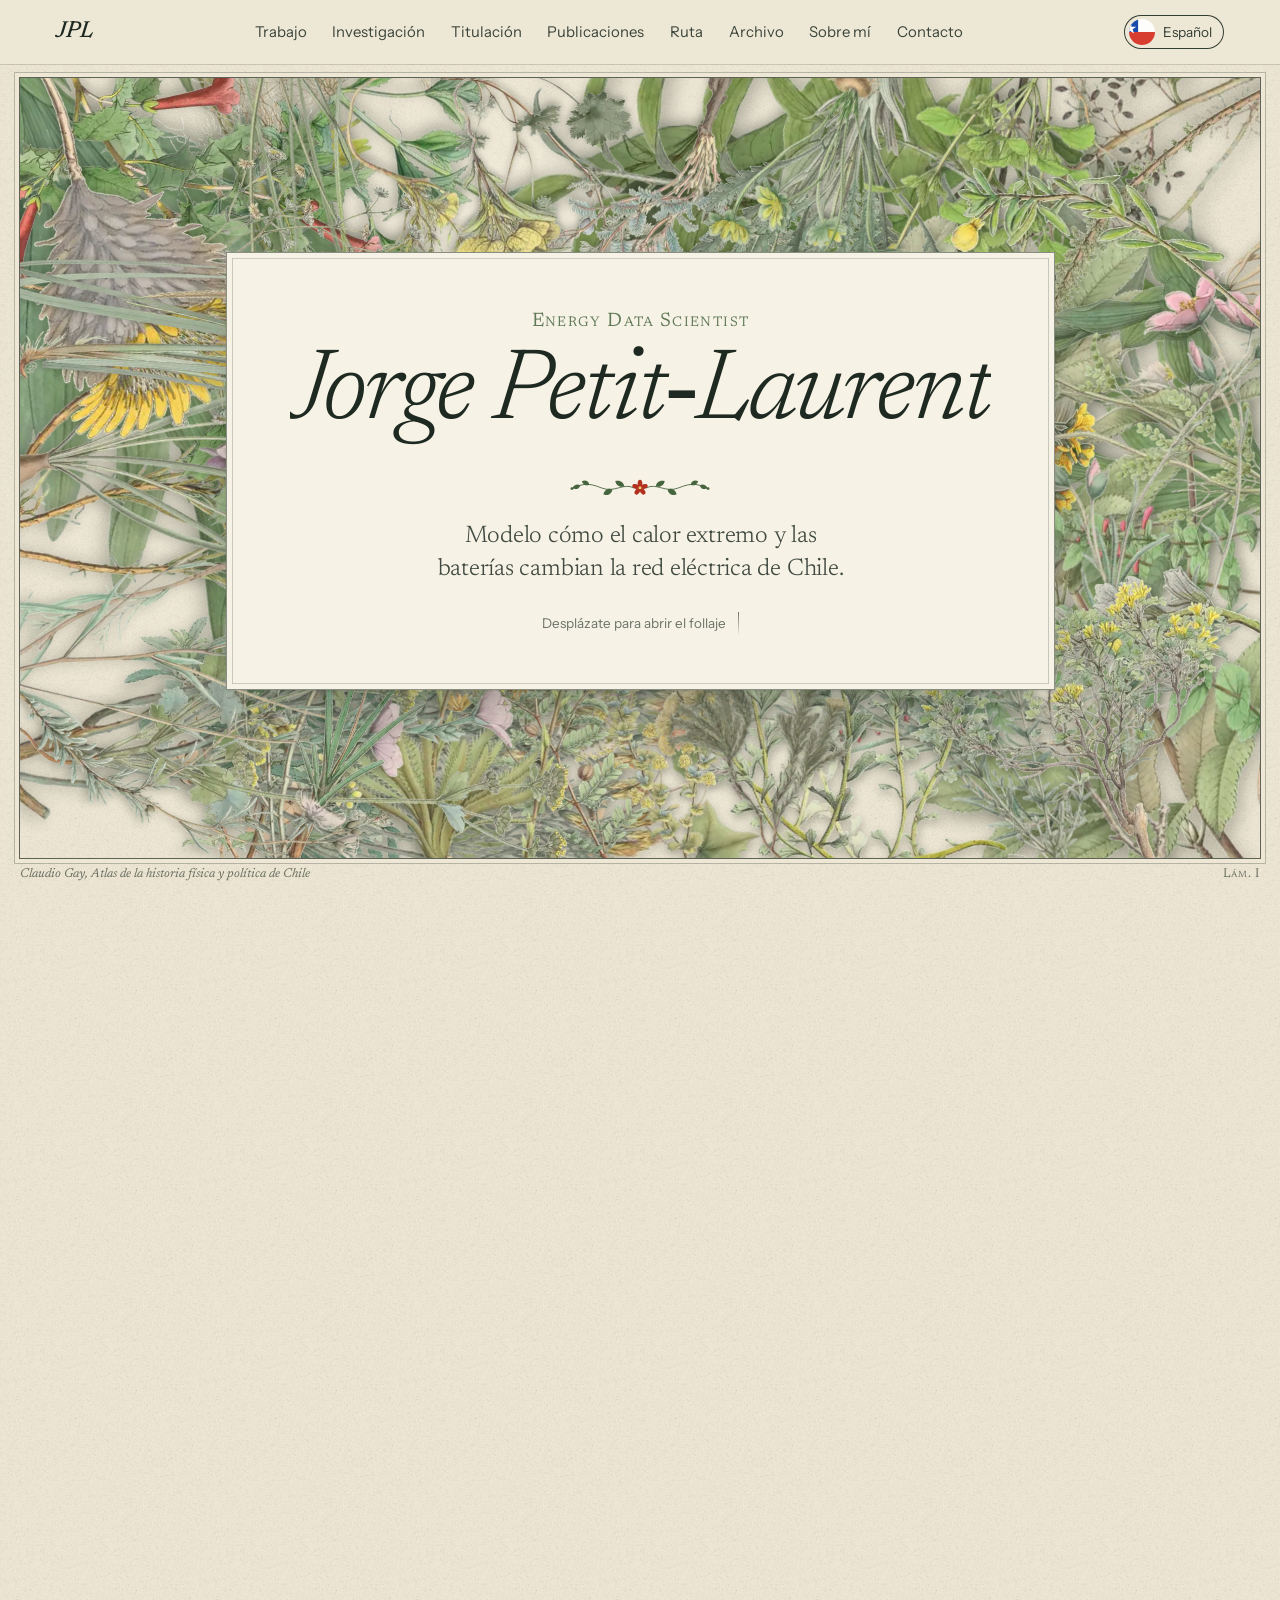
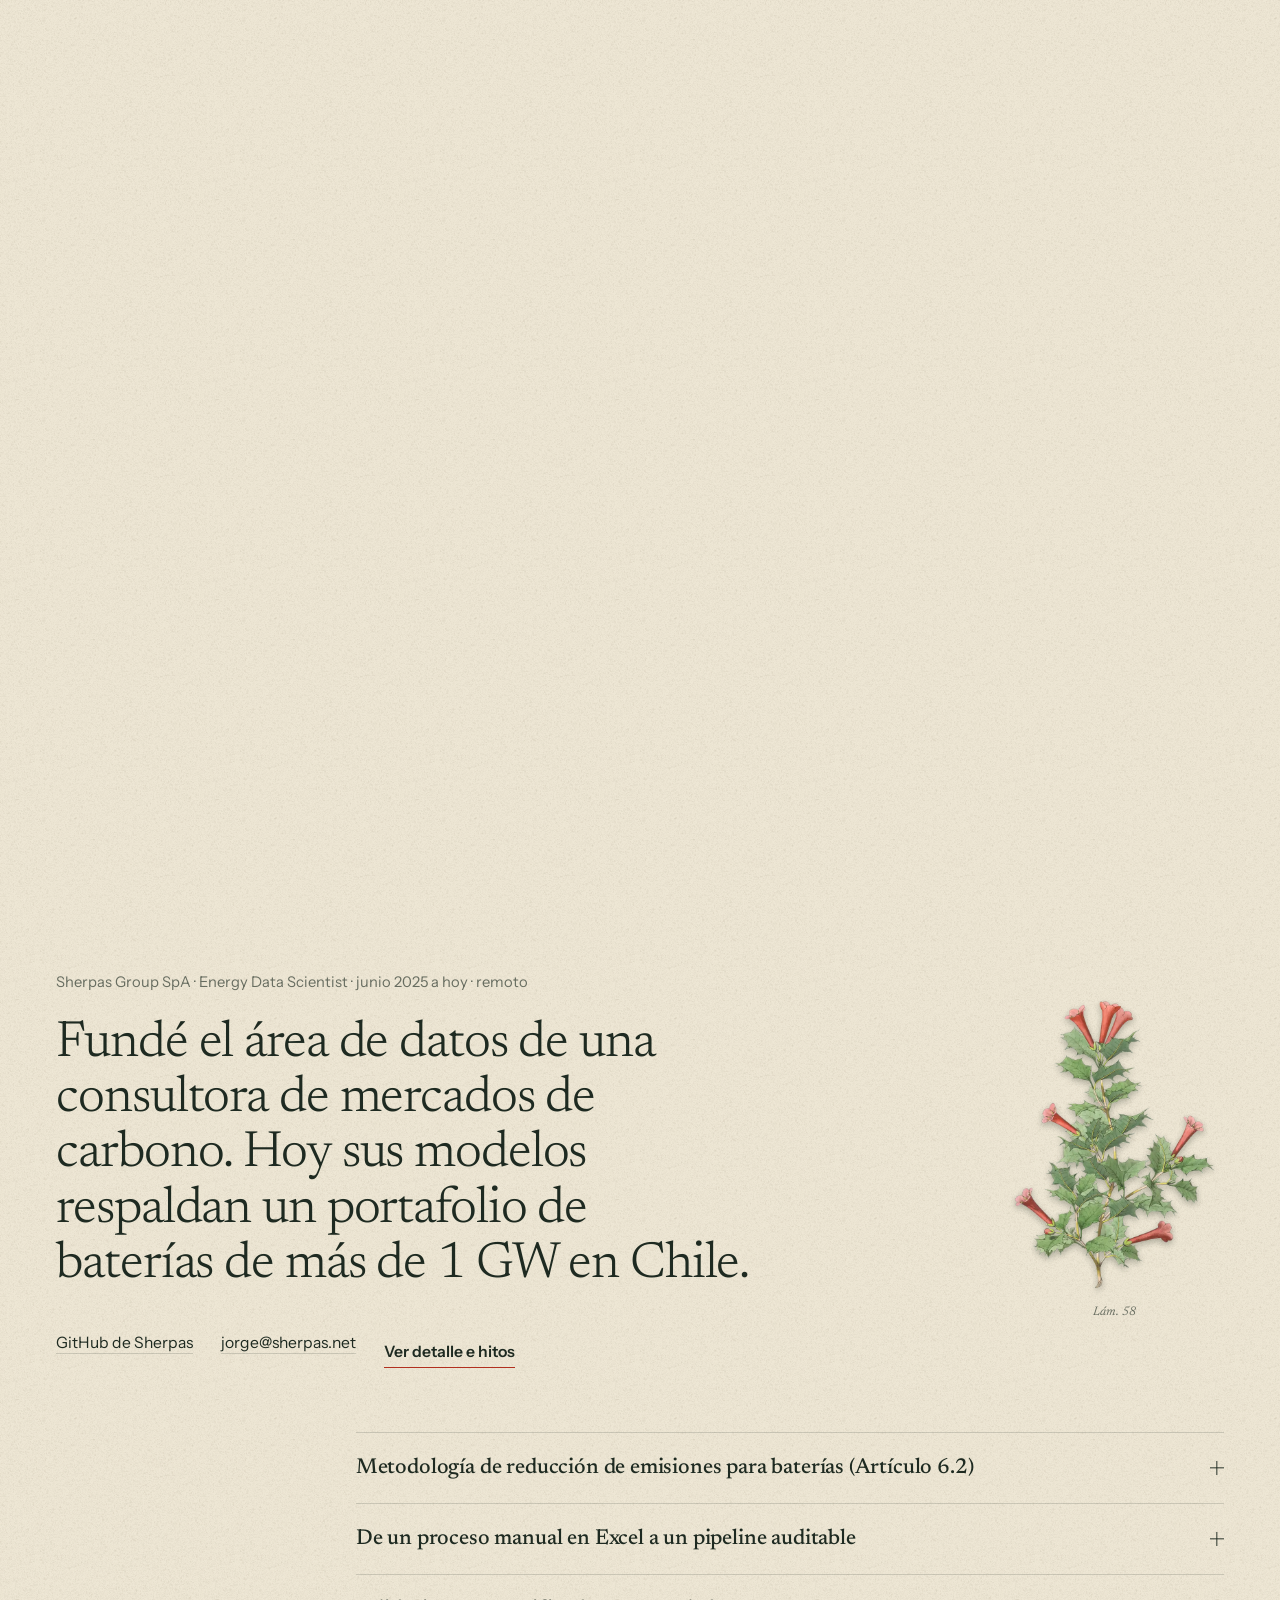
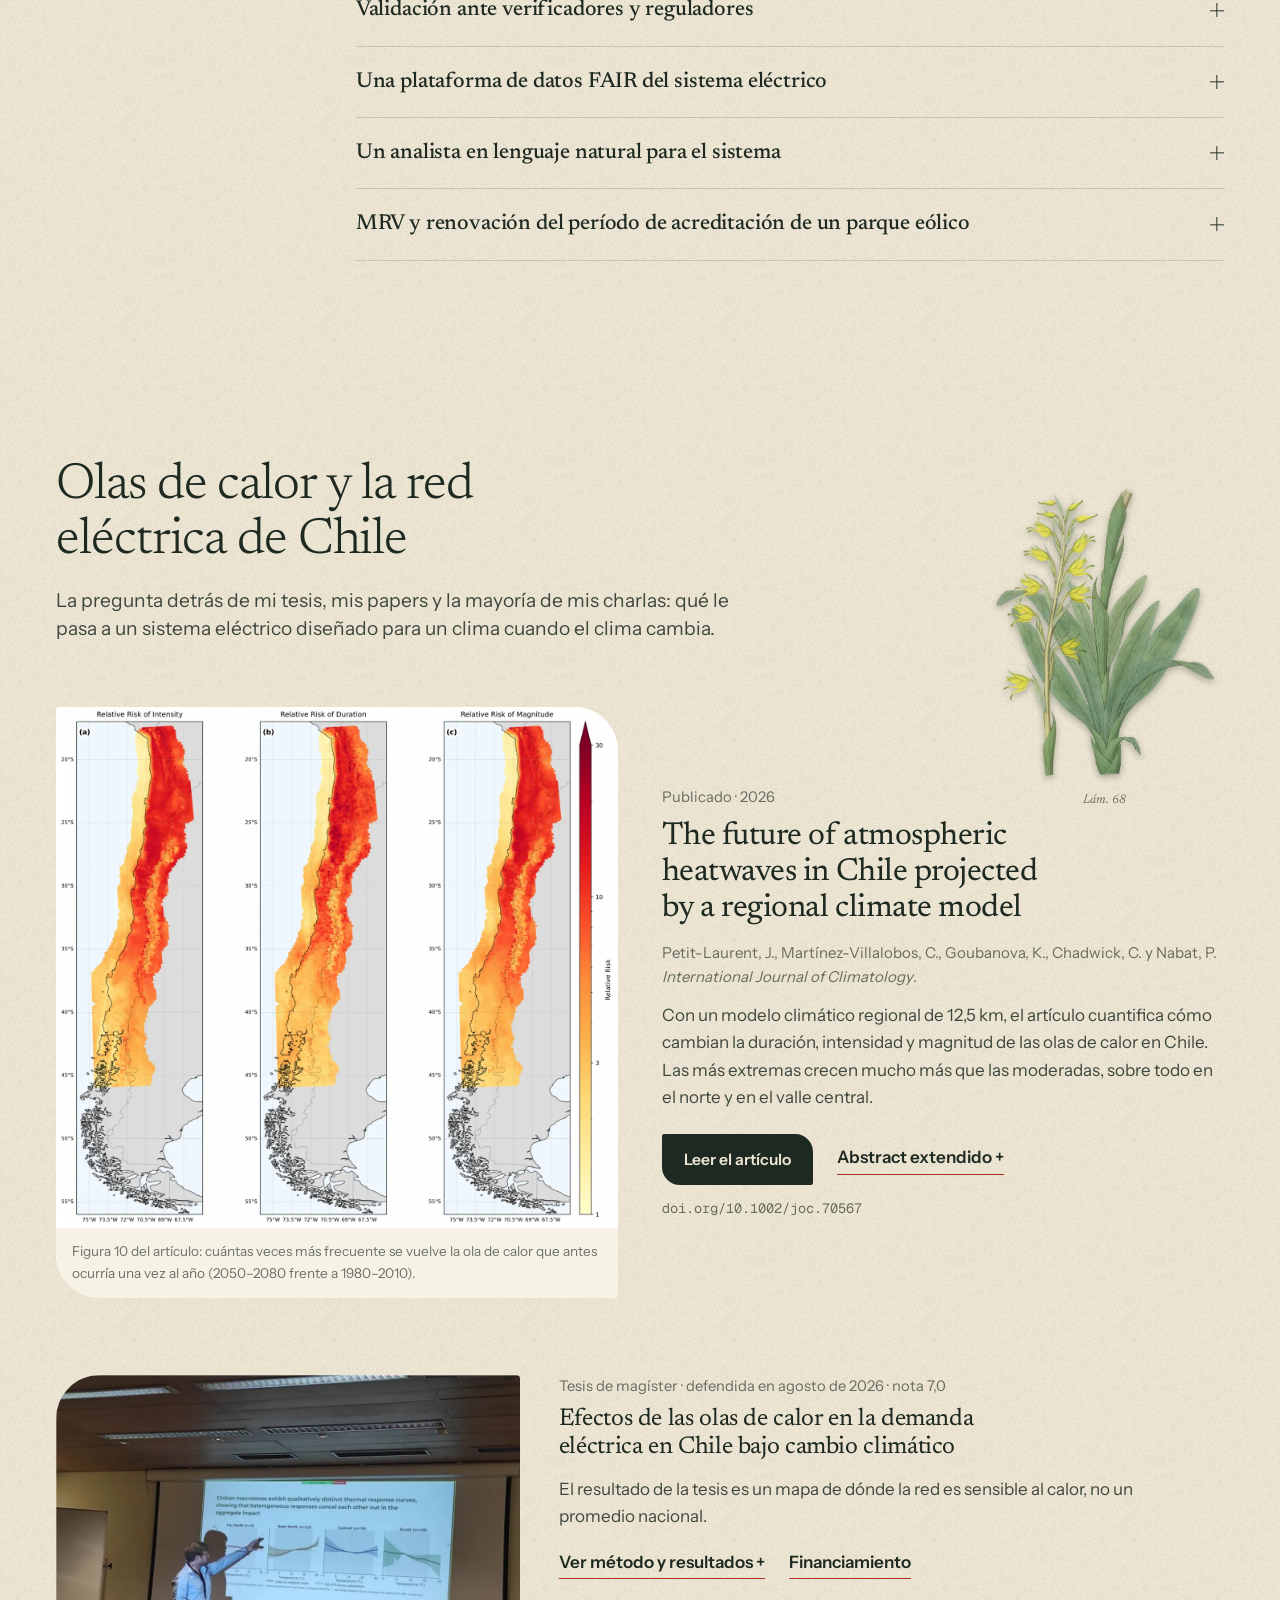
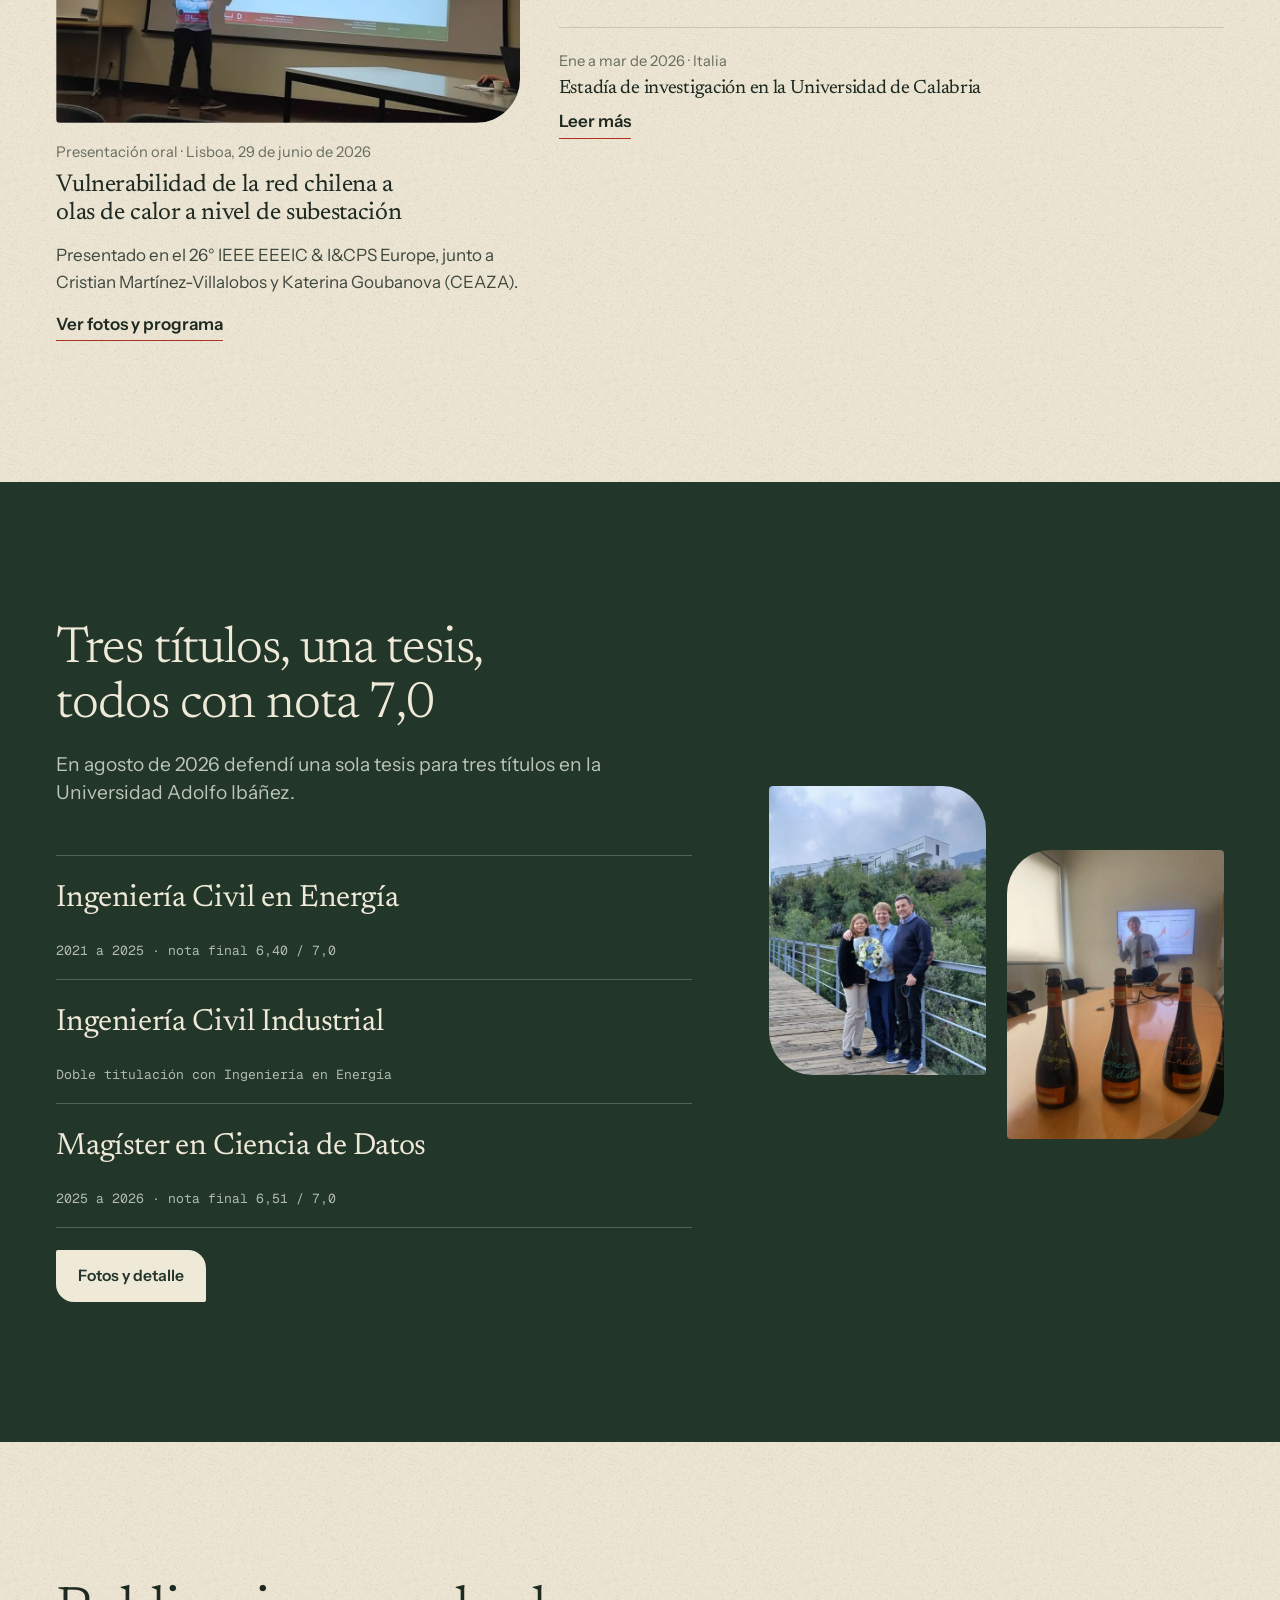
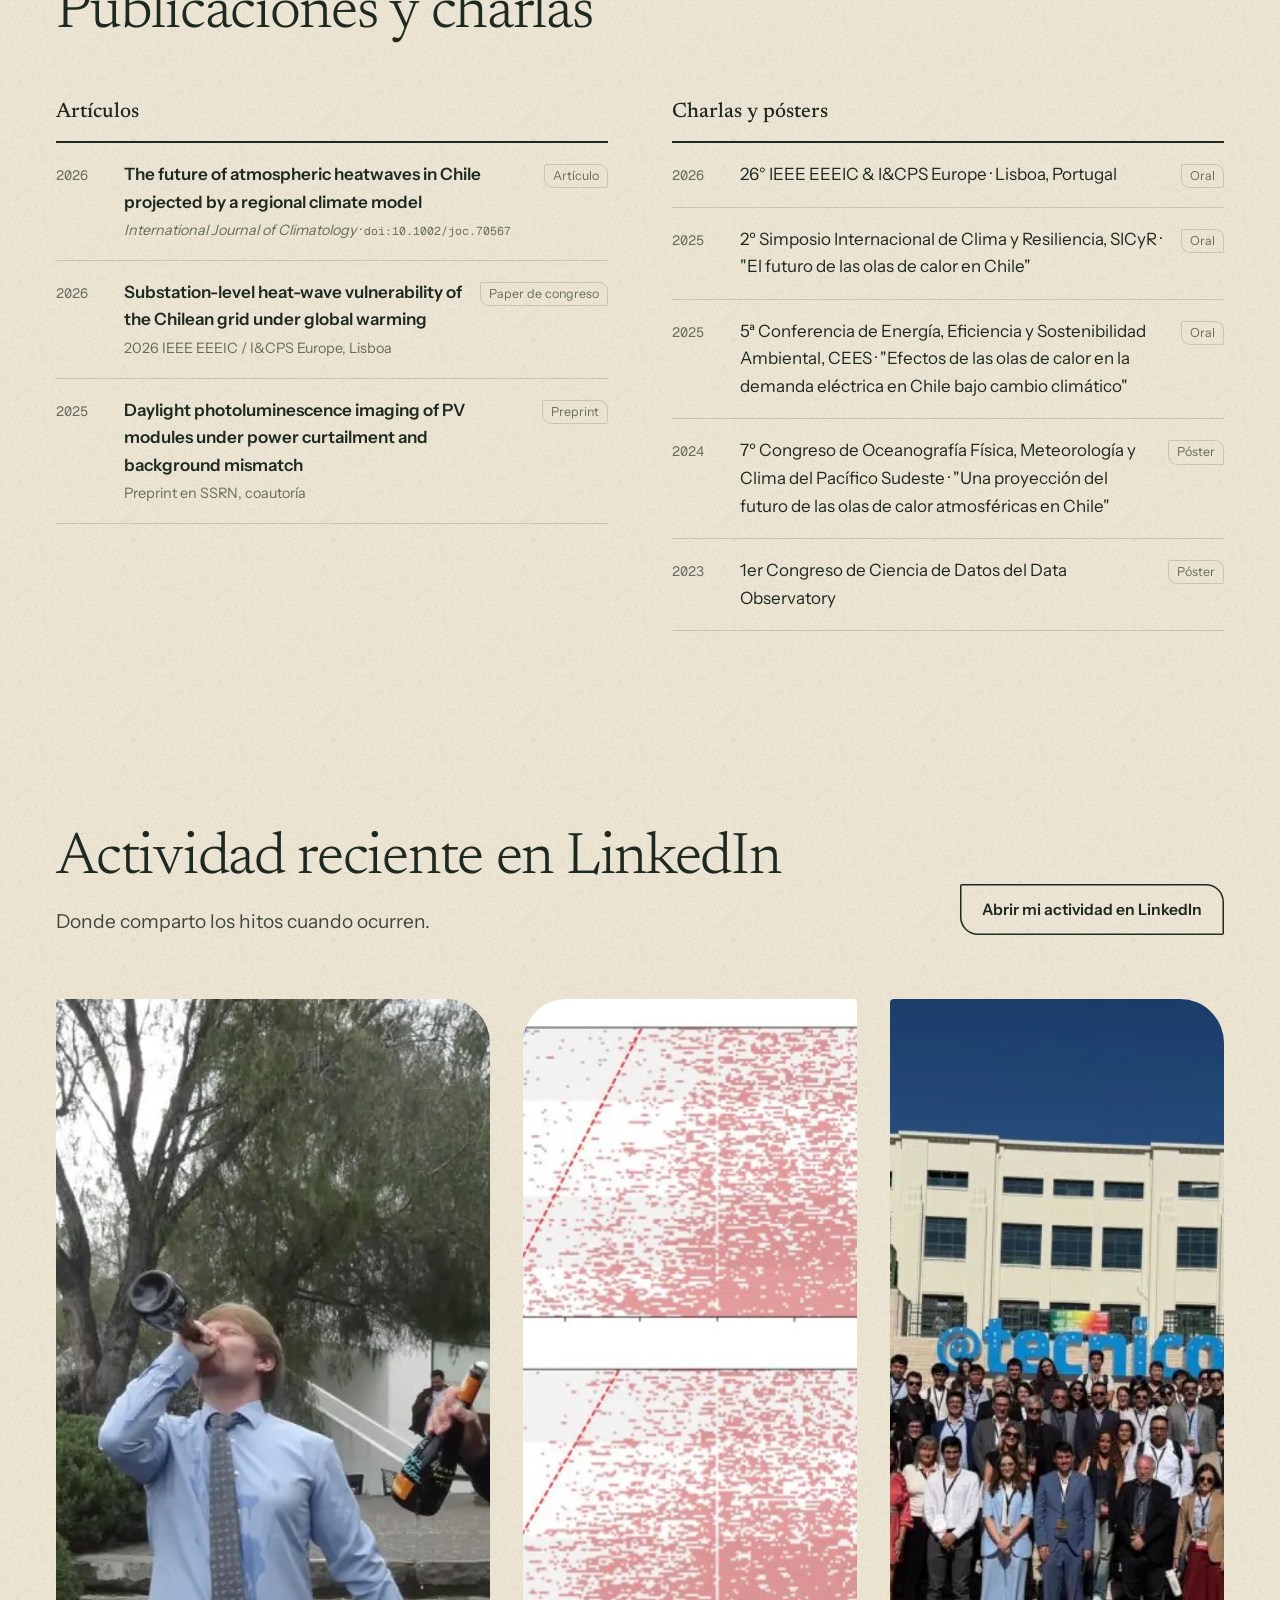
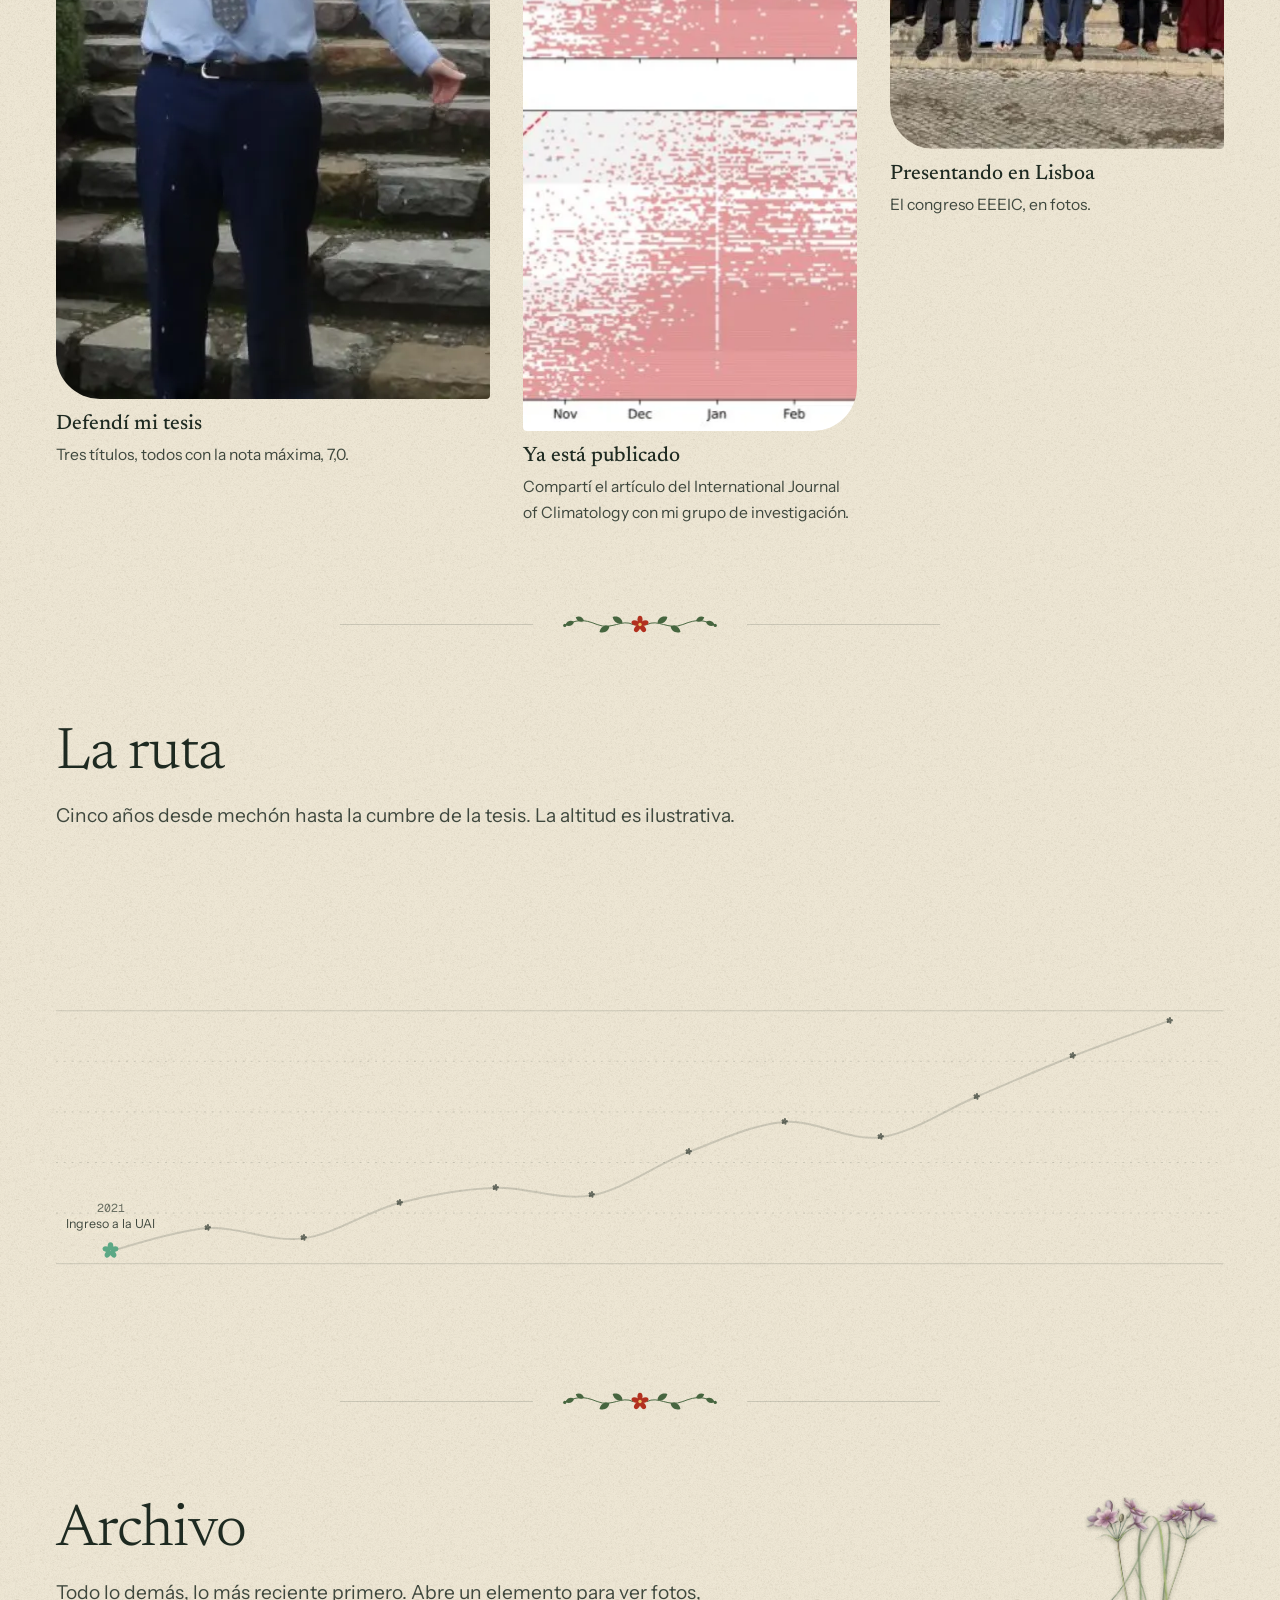
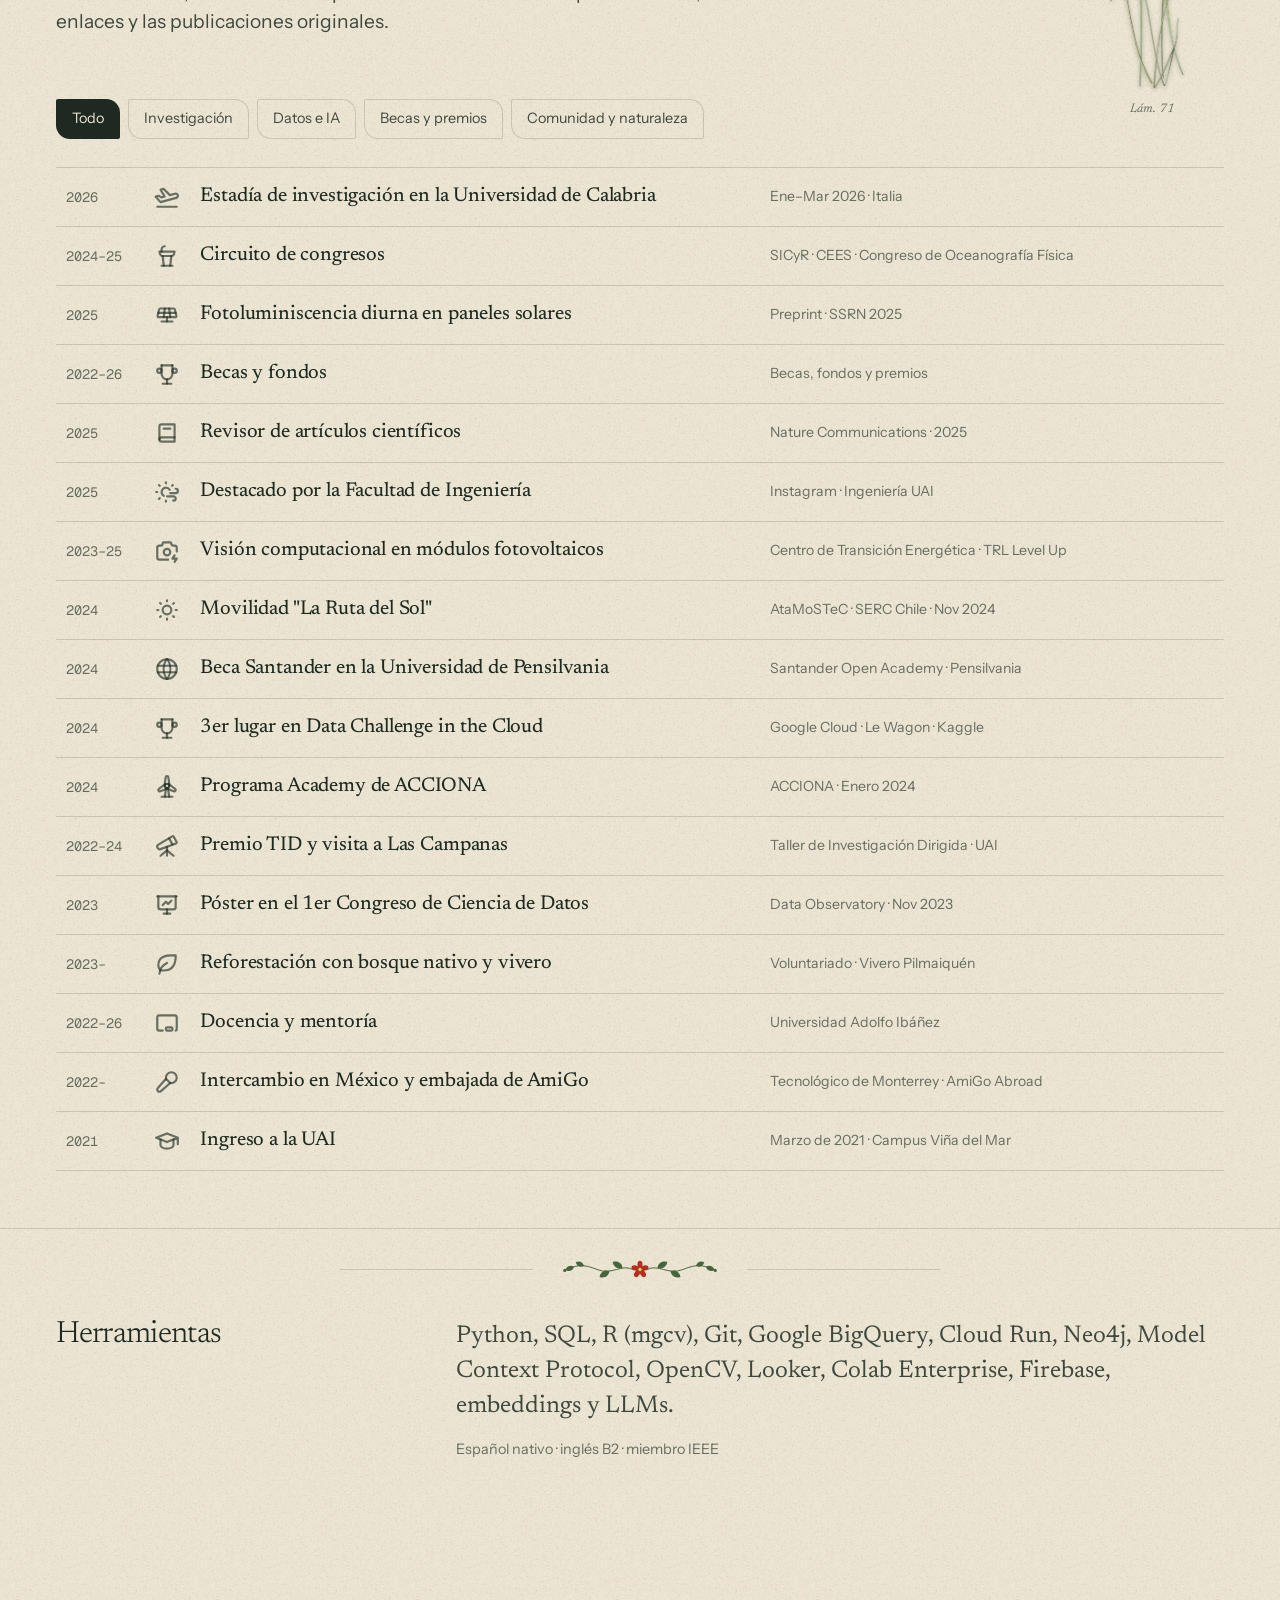
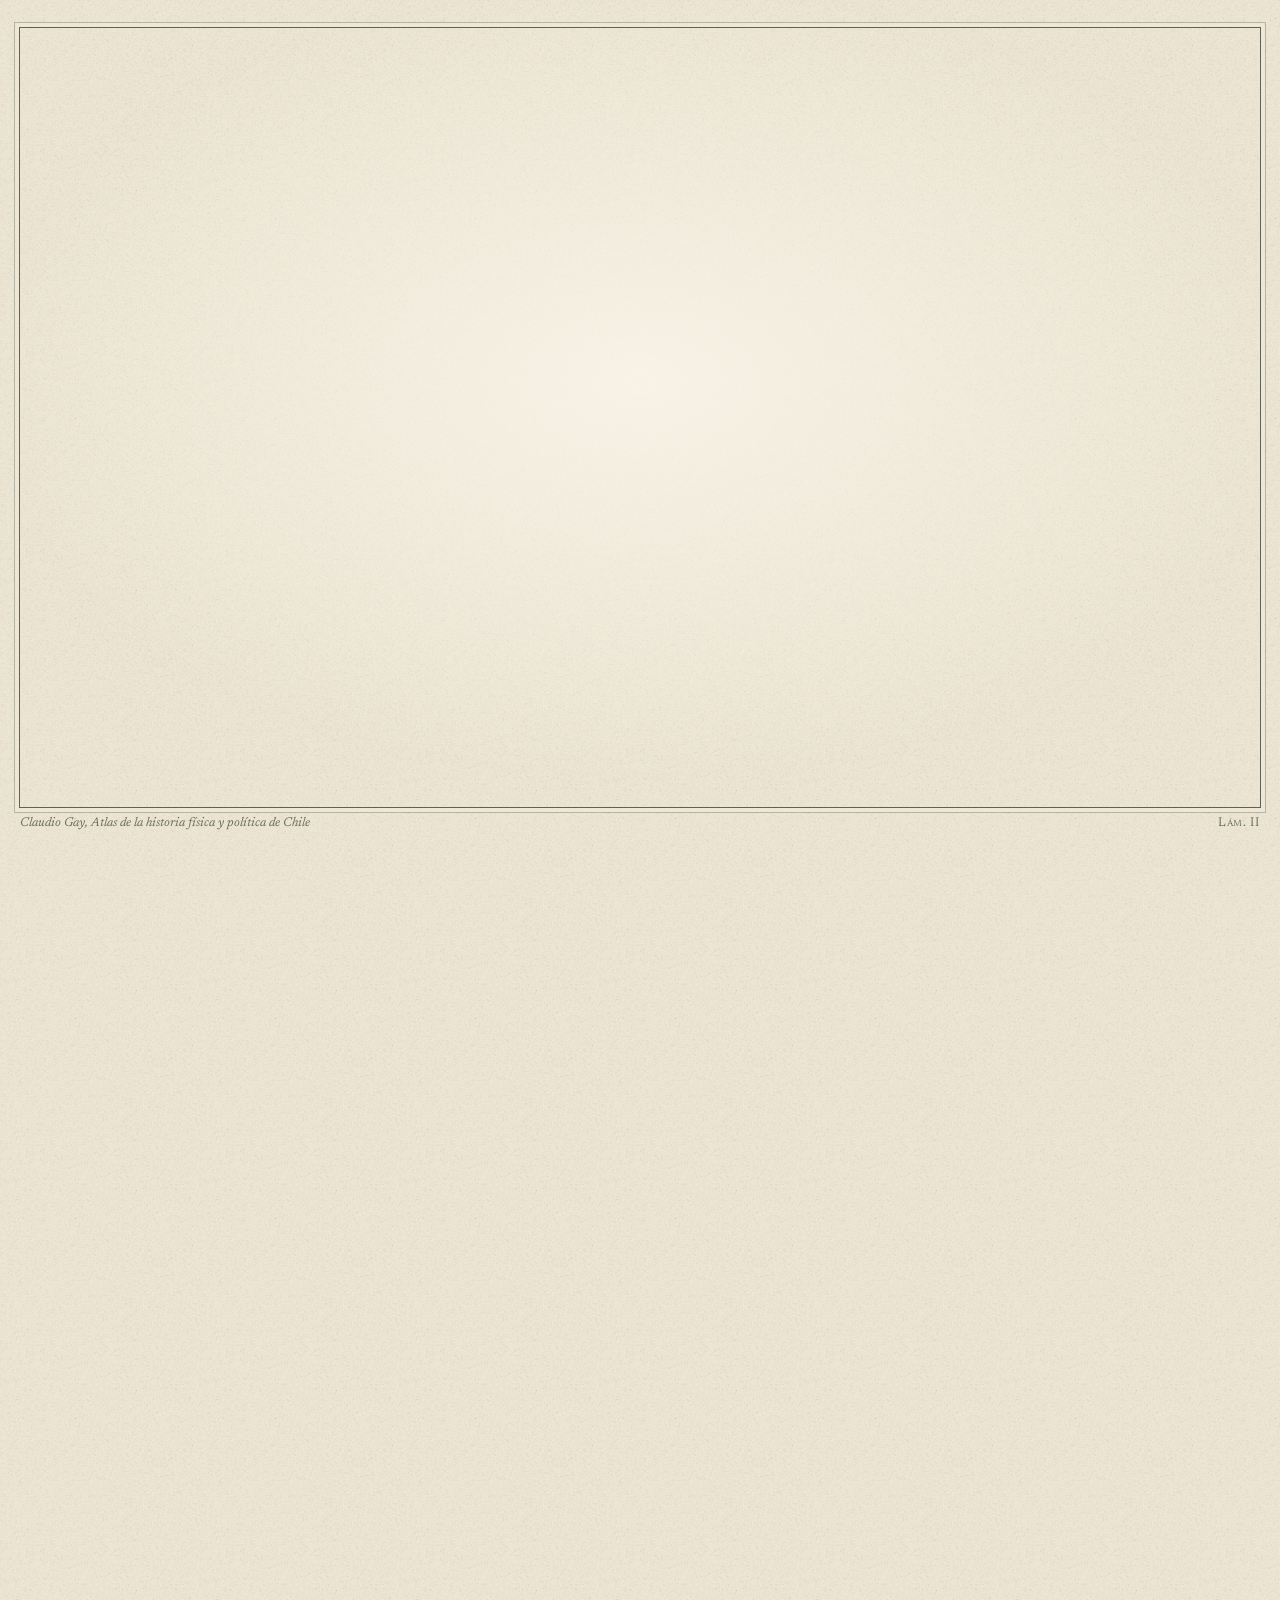
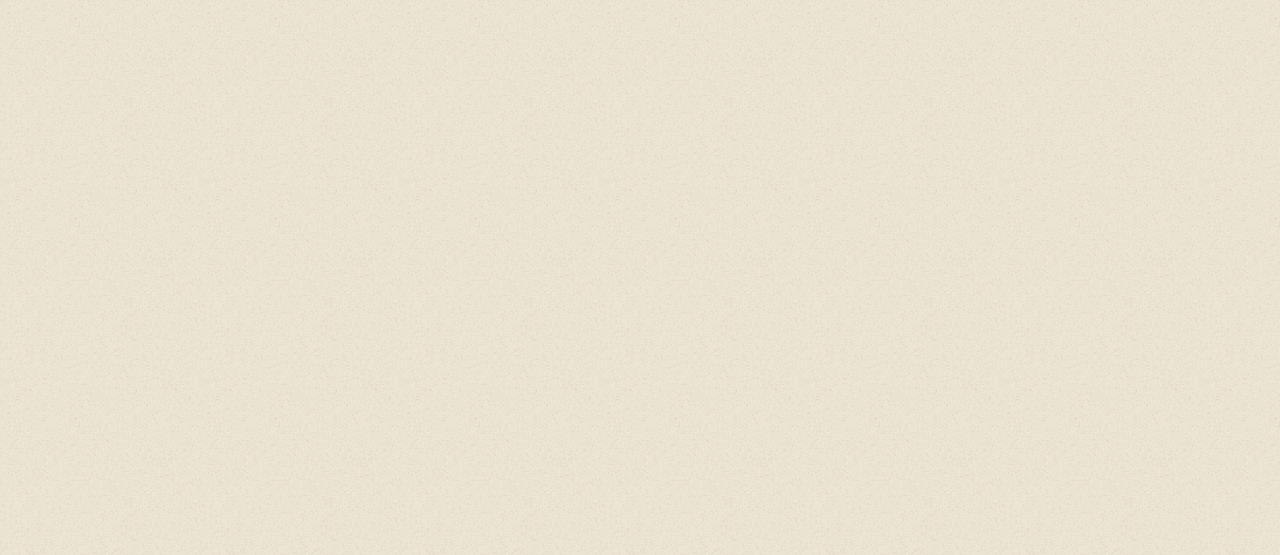
==== commit 3343e606: "Botanical edition: plate-framed curtains that grow from the frame, curated floral plates, ornaments " ====
--- a/botanico/index.html
+++ b/botanico/index.html
@@ -184,13 +184,17 @@
 
 <!-- ============ TELÓN DE APERTURA ============ -->
 <section class="curtain" id="top" data-curtain="open" aria-label="Presentación">
-  <div class="plants" aria-hidden="true"></div>
+  <div class="plate" aria-hidden="true">
+    <div class="plants"></div>
+    <p class="plate-cap"><span class="pc-a">Claudio Gay<em>, <span data-i18n="bot.atlas">Atlas de la historia física y política de Chile</span></em></span><span class="pc-n" data-i18n="bot.plate1">Lám. I</span></p>
+  </div>
   <div class="panels">
     <div class="panel" id="c-name"><div class="cart cart--name">
       <p class="hero-role" data-i18n="hero.role">Energy Data Scientist</p>
       <h1 class="hero-name">Jorge Petit&#8209;Laurent</h1>
+      <div class="orn orn--s" aria-hidden="true"><svg viewBox="0 0 240 40" aria-hidden="true" focusable="false"><g><path class="st" pathLength="1" d="M112 20C99 13 88 27 71 20S47 15 34 21"/><g transform="translate(100 18) rotate(-150)"><path class="lf" style="--d:.55s" d="M0 0C3-4.2 9-4.6 13 0C9 4.6 3 4.2 0 0Z"/></g><g transform="translate(85 22) rotate(150)"><path class="lf" style="--d:.72s" d="M0 0C3-4.2 9-4.6 13 0C9 4.6 3 4.2 0 0Z"/></g><g transform="translate(56 16) rotate(-155)"><path class="lf" style="--d:.9s" d="M0 0C2.4-3.4 7.2-3.7 10.4 0C7.2 3.7 2.4 3.4 0 0Z"/></g><g transform="translate(44.5 17) rotate(160)"><path class="lf" style="--d:1.05s" d="M0 0C2.4-3.4 7.2-3.7 10.4 0C7.2 3.7 2.4 3.4 0 0Z"/></g><circle class="bd" style="--d:1.2s" cx="34" cy="21" r="1.8"/></g><g transform="translate(240 0) scale(-1 1)"><path class="st" pathLength="1" d="M112 20C99 13 88 27 71 20S47 15 34 21"/><g transform="translate(100 18) rotate(-150)"><path class="lf" style="--d:.55s" d="M0 0C3-4.2 9-4.6 13 0C9 4.6 3 4.2 0 0Z"/></g><g transform="translate(85 22) rotate(150)"><path class="lf" style="--d:.72s" d="M0 0C3-4.2 9-4.6 13 0C9 4.6 3 4.2 0 0Z"/></g><g transform="translate(56 16) rotate(-155)"><path class="lf" style="--d:.9s" d="M0 0C2.4-3.4 7.2-3.7 10.4 0C7.2 3.7 2.4 3.4 0 0Z"/></g><g transform="translate(44.5 17) rotate(160)"><path class="lf" style="--d:1.05s" d="M0 0C2.4-3.4 7.2-3.7 10.4 0C7.2 3.7 2.4 3.4 0 0Z"/></g><circle class="bd" style="--d:1.2s" cx="34" cy="21" r="1.8"/></g><g class="fl"><ellipse cx="120" cy="14.4" rx="2.9" ry="4.5" transform="rotate(0 120 20)"/><ellipse cx="120" cy="14.4" rx="2.9" ry="4.5" transform="rotate(72 120 20)"/><ellipse cx="120" cy="14.4" rx="2.9" ry="4.5" transform="rotate(144 120 20)"/><ellipse cx="120" cy="14.4" rx="2.9" ry="4.5" transform="rotate(216 120 20)"/><ellipse cx="120" cy="14.4" rx="2.9" ry="4.5" transform="rotate(288 120 20)"/></g><circle class="fc" cx="120" cy="20" r="1.9"/></svg></div>
       <p class="hero-lede" data-i18n="hero.lede">Modelo cómo el calor extremo y las baterías cambian la red eléctrica de Chile.</p>
-      <p class="hint" data-i18n="bot.hint">Desplázate para abrir el follaje</p>
+      <p class="hint"><span data-i18n="bot.hint">Desplázate para abrir el follaje</span><span class="cue" aria-hidden="true"></span></p>
     </div></div>
     <div class="panel" id="c-key"><div class="cart">
       <ul class="ledger">
@@ -205,8 +209,8 @@
 
 <!-- ============ TRABAJO / SHERPAS ============ -->
 <section class="sec now" id="trabajo" aria-labelledby="nowH">
-  <img class="flora flora--r" src="flora/p04.webp" alt="" aria-hidden="true" width="441" height="640" loading="lazy" decoding="async">
   <div class="wrap grid">
+    <figure class="spec" aria-hidden="true"><div class="gr"><img src="lam/f12-l.webp" width="731" height="1028" alt="" loading="lazy" decoding="async"></div><figcaption data-i18n="bot.s1">Lám. 58</figcaption></figure>
     <header class="now-head">
       <p class="meta" data-i18n="now.meta">Sherpas Group SpA · Energy Data Scientist · junio 2025 a hoy · remoto</p>
       <h2 class="sec-h sec-h--xl" id="nowH" data-i18n="now.h">Fundé el área de datos de una consultora de mercados de carbono. Hoy sus modelos respaldan un portafolio de baterías de más de 1 GW en Chile.</h2>
@@ -250,10 +254,12 @@
   </div>
 </section>
 
+<div class="orn" aria-hidden="true"><svg viewBox="0 0 240 40" aria-hidden="true" focusable="false"><g><path class="st" pathLength="1" d="M112 20C99 13 88 27 71 20S47 15 34 21"/><g transform="translate(100 18) rotate(-150)"><path class="lf" style="--d:.55s" d="M0 0C3-4.2 9-4.6 13 0C9 4.6 3 4.2 0 0Z"/></g><g transform="translate(85 22) rotate(150)"><path class="lf" style="--d:.72s" d="M0 0C3-4.2 9-4.6 13 0C9 4.6 3 4.2 0 0Z"/></g><g transform="translate(56 16) rotate(-155)"><path class="lf" style="--d:.9s" d="M0 0C2.4-3.4 7.2-3.7 10.4 0C7.2 3.7 2.4 3.4 0 0Z"/></g><g transform="translate(44.5 17) rotate(160)"><path class="lf" style="--d:1.05s" d="M0 0C2.4-3.4 7.2-3.7 10.4 0C7.2 3.7 2.4 3.4 0 0Z"/></g><circle class="bd" style="--d:1.2s" cx="34" cy="21" r="1.8"/></g><g transform="translate(240 0) scale(-1 1)"><path class="st" pathLength="1" d="M112 20C99 13 88 27 71 20S47 15 34 21"/><g transform="translate(100 18) rotate(-150)"><path class="lf" style="--d:.55s" d="M0 0C3-4.2 9-4.6 13 0C9 4.6 3 4.2 0 0Z"/></g><g transform="translate(85 22) rotate(150)"><path class="lf" style="--d:.72s" d="M0 0C3-4.2 9-4.6 13 0C9 4.6 3 4.2 0 0Z"/></g><g transform="translate(56 16) rotate(-155)"><path class="lf" style="--d:.9s" d="M0 0C2.4-3.4 7.2-3.7 10.4 0C7.2 3.7 2.4 3.4 0 0Z"/></g><g transform="translate(44.5 17) rotate(160)"><path class="lf" style="--d:1.05s" d="M0 0C2.4-3.4 7.2-3.7 10.4 0C7.2 3.7 2.4 3.4 0 0Z"/></g><circle class="bd" style="--d:1.2s" cx="34" cy="21" r="1.8"/></g><g class="fl"><ellipse cx="120" cy="14.4" rx="2.9" ry="4.5" transform="rotate(0 120 20)"/><ellipse cx="120" cy="14.4" rx="2.9" ry="4.5" transform="rotate(72 120 20)"/><ellipse cx="120" cy="14.4" rx="2.9" ry="4.5" transform="rotate(144 120 20)"/><ellipse cx="120" cy="14.4" rx="2.9" ry="4.5" transform="rotate(216 120 20)"/><ellipse cx="120" cy="14.4" rx="2.9" ry="4.5" transform="rotate(288 120 20)"/></g><circle class="fc" cx="120" cy="20" r="1.9"/></svg></div>
+
 <!-- ============ INVESTIGACIÓN ============ -->
 <section class="sec research" id="investigacion" aria-labelledby="resH">
-  <img class="flora flora--r" src="flora/p03.webp" alt="" aria-hidden="true" width="485" height="640" loading="lazy" decoding="async">
   <div class="wrap">
+    <figure class="spec" aria-hidden="true"><div class="gr"><img src="lam/f00-l.webp" width="796" height="1028" alt="" loading="lazy" decoding="async"></div><figcaption data-i18n="bot.s2">Lám. 68</figcaption></figure>
     <header class="sec-head">
       <h2 class="sec-h sec-h--xl" id="resH" data-i18n="res.h">Olas de calor y la red eléctrica de Chile</h2>
       <p class="lede" data-i18n="res.p">La pregunta detrás de mi tesis, mis papers y la mayoría de mis charlas: qué le pasa a un sistema eléctrico diseñado para un clima cuando el clima cambia.</p>
@@ -356,7 +362,6 @@
 
 <!-- ============ PUBLICACIONES ============ -->
 <section class="sec pubs" id="publicaciones" aria-labelledby="pubH">
-  <img class="flora flora--r2" src="flora/p21.webp" alt="" aria-hidden="true" width="437" height="640" loading="lazy" decoding="async">
   <div class="wrap">
     <h2 class="sec-h" id="pubH" data-i18n="pubs.h">Publicaciones y charlas</h2>
     <div class="pubs-cols">
@@ -382,9 +387,10 @@
   </div>
 </section>
 
+<div class="orn" aria-hidden="true"><svg viewBox="0 0 240 40" aria-hidden="true" focusable="false"><g><path class="st" pathLength="1" d="M112 20C99 13 88 27 71 20S47 15 34 21"/><g transform="translate(100 18) rotate(-150)"><path class="lf" style="--d:.55s" d="M0 0C3-4.2 9-4.6 13 0C9 4.6 3 4.2 0 0Z"/></g><g transform="translate(85 22) rotate(150)"><path class="lf" style="--d:.72s" d="M0 0C3-4.2 9-4.6 13 0C9 4.6 3 4.2 0 0Z"/></g><g transform="translate(56 16) rotate(-155)"><path class="lf" style="--d:.9s" d="M0 0C2.4-3.4 7.2-3.7 10.4 0C7.2 3.7 2.4 3.4 0 0Z"/></g><g transform="translate(44.5 17) rotate(160)"><path class="lf" style="--d:1.05s" d="M0 0C2.4-3.4 7.2-3.7 10.4 0C7.2 3.7 2.4 3.4 0 0Z"/></g><circle class="bd" style="--d:1.2s" cx="34" cy="21" r="1.8"/></g><g transform="translate(240 0) scale(-1 1)"><path class="st" pathLength="1" d="M112 20C99 13 88 27 71 20S47 15 34 21"/><g transform="translate(100 18) rotate(-150)"><path class="lf" style="--d:.55s" d="M0 0C3-4.2 9-4.6 13 0C9 4.6 3 4.2 0 0Z"/></g><g transform="translate(85 22) rotate(150)"><path class="lf" style="--d:.72s" d="M0 0C3-4.2 9-4.6 13 0C9 4.6 3 4.2 0 0Z"/></g><g transform="translate(56 16) rotate(-155)"><path class="lf" style="--d:.9s" d="M0 0C2.4-3.4 7.2-3.7 10.4 0C7.2 3.7 2.4 3.4 0 0Z"/></g><g transform="translate(44.5 17) rotate(160)"><path class="lf" style="--d:1.05s" d="M0 0C2.4-3.4 7.2-3.7 10.4 0C7.2 3.7 2.4 3.4 0 0Z"/></g><circle class="bd" style="--d:1.2s" cx="34" cy="21" r="1.8"/></g><g class="fl"><ellipse cx="120" cy="14.4" rx="2.9" ry="4.5" transform="rotate(0 120 20)"/><ellipse cx="120" cy="14.4" rx="2.9" ry="4.5" transform="rotate(72 120 20)"/><ellipse cx="120" cy="14.4" rx="2.9" ry="4.5" transform="rotate(144 120 20)"/><ellipse cx="120" cy="14.4" rx="2.9" ry="4.5" transform="rotate(216 120 20)"/><ellipse cx="120" cy="14.4" rx="2.9" ry="4.5" transform="rotate(288 120 20)"/></g><circle class="fc" cx="120" cy="20" r="1.9"/></svg></div>
+
 <!-- ============ LINKEDIN ============ -->
 <section class="sec li" aria-labelledby="liH">
-  <img class="flora flora--r" src="flora/p28.webp" alt="" aria-hidden="true" width="470" height="640" loading="lazy" decoding="async">
   <div class="wrap">
     <header class="sec-head sec-head--row">
       <div>
@@ -413,9 +419,10 @@
   </div>
 </section>
 
+<div class="orn" aria-hidden="true"><svg viewBox="0 0 240 40" aria-hidden="true" focusable="false"><g><path class="st" pathLength="1" d="M112 20C99 13 88 27 71 20S47 15 34 21"/><g transform="translate(100 18) rotate(-150)"><path class="lf" style="--d:.55s" d="M0 0C3-4.2 9-4.6 13 0C9 4.6 3 4.2 0 0Z"/></g><g transform="translate(85 22) rotate(150)"><path class="lf" style="--d:.72s" d="M0 0C3-4.2 9-4.6 13 0C9 4.6 3 4.2 0 0Z"/></g><g transform="translate(56 16) rotate(-155)"><path class="lf" style="--d:.9s" d="M0 0C2.4-3.4 7.2-3.7 10.4 0C7.2 3.7 2.4 3.4 0 0Z"/></g><g transform="translate(44.5 17) rotate(160)"><path class="lf" style="--d:1.05s" d="M0 0C2.4-3.4 7.2-3.7 10.4 0C7.2 3.7 2.4 3.4 0 0Z"/></g><circle class="bd" style="--d:1.2s" cx="34" cy="21" r="1.8"/></g><g transform="translate(240 0) scale(-1 1)"><path class="st" pathLength="1" d="M112 20C99 13 88 27 71 20S47 15 34 21"/><g transform="translate(100 18) rotate(-150)"><path class="lf" style="--d:.55s" d="M0 0C3-4.2 9-4.6 13 0C9 4.6 3 4.2 0 0Z"/></g><g transform="translate(85 22) rotate(150)"><path class="lf" style="--d:.72s" d="M0 0C3-4.2 9-4.6 13 0C9 4.6 3 4.2 0 0Z"/></g><g transform="translate(56 16) rotate(-155)"><path class="lf" style="--d:.9s" d="M0 0C2.4-3.4 7.2-3.7 10.4 0C7.2 3.7 2.4 3.4 0 0Z"/></g><g transform="translate(44.5 17) rotate(160)"><path class="lf" style="--d:1.05s" d="M0 0C2.4-3.4 7.2-3.7 10.4 0C7.2 3.7 2.4 3.4 0 0Z"/></g><circle class="bd" style="--d:1.2s" cx="34" cy="21" r="1.8"/></g><g class="fl"><ellipse cx="120" cy="14.4" rx="2.9" ry="4.5" transform="rotate(0 120 20)"/><ellipse cx="120" cy="14.4" rx="2.9" ry="4.5" transform="rotate(72 120 20)"/><ellipse cx="120" cy="14.4" rx="2.9" ry="4.5" transform="rotate(144 120 20)"/><ellipse cx="120" cy="14.4" rx="2.9" ry="4.5" transform="rotate(216 120 20)"/><ellipse cx="120" cy="14.4" rx="2.9" ry="4.5" transform="rotate(288 120 20)"/></g><circle class="fc" cx="120" cy="20" r="1.9"/></svg></div>
+
 <!-- ============ RUTA ============ -->
 <section class="sec route" id="ruta" aria-labelledby="routeH">
-  <img class="flora flora--r2" src="flora/p06.webp" alt="" aria-hidden="true" width="465" height="640" loading="lazy" decoding="async">
   <div class="wrap">
     <header class="sec-head">
       <h2 class="sec-h" id="routeH" data-i18n="route.h">La ruta</h2>
@@ -425,10 +432,12 @@
   </div>
 </section>
 
+<div class="orn" aria-hidden="true"><svg viewBox="0 0 240 40" aria-hidden="true" focusable="false"><g><path class="st" pathLength="1" d="M112 20C99 13 88 27 71 20S47 15 34 21"/><g transform="translate(100 18) rotate(-150)"><path class="lf" style="--d:.55s" d="M0 0C3-4.2 9-4.6 13 0C9 4.6 3 4.2 0 0Z"/></g><g transform="translate(85 22) rotate(150)"><path class="lf" style="--d:.72s" d="M0 0C3-4.2 9-4.6 13 0C9 4.6 3 4.2 0 0Z"/></g><g transform="translate(56 16) rotate(-155)"><path class="lf" style="--d:.9s" d="M0 0C2.4-3.4 7.2-3.7 10.4 0C7.2 3.7 2.4 3.4 0 0Z"/></g><g transform="translate(44.5 17) rotate(160)"><path class="lf" style="--d:1.05s" d="M0 0C2.4-3.4 7.2-3.7 10.4 0C7.2 3.7 2.4 3.4 0 0Z"/></g><circle class="bd" style="--d:1.2s" cx="34" cy="21" r="1.8"/></g><g transform="translate(240 0) scale(-1 1)"><path class="st" pathLength="1" d="M112 20C99 13 88 27 71 20S47 15 34 21"/><g transform="translate(100 18) rotate(-150)"><path class="lf" style="--d:.55s" d="M0 0C3-4.2 9-4.6 13 0C9 4.6 3 4.2 0 0Z"/></g><g transform="translate(85 22) rotate(150)"><path class="lf" style="--d:.72s" d="M0 0C3-4.2 9-4.6 13 0C9 4.6 3 4.2 0 0Z"/></g><g transform="translate(56 16) rotate(-155)"><path class="lf" style="--d:.9s" d="M0 0C2.4-3.4 7.2-3.7 10.4 0C7.2 3.7 2.4 3.4 0 0Z"/></g><g transform="translate(44.5 17) rotate(160)"><path class="lf" style="--d:1.05s" d="M0 0C2.4-3.4 7.2-3.7 10.4 0C7.2 3.7 2.4 3.4 0 0Z"/></g><circle class="bd" style="--d:1.2s" cx="34" cy="21" r="1.8"/></g><g class="fl"><ellipse cx="120" cy="14.4" rx="2.9" ry="4.5" transform="rotate(0 120 20)"/><ellipse cx="120" cy="14.4" rx="2.9" ry="4.5" transform="rotate(72 120 20)"/><ellipse cx="120" cy="14.4" rx="2.9" ry="4.5" transform="rotate(144 120 20)"/><ellipse cx="120" cy="14.4" rx="2.9" ry="4.5" transform="rotate(216 120 20)"/><ellipse cx="120" cy="14.4" rx="2.9" ry="4.5" transform="rotate(288 120 20)"/></g><circle class="fc" cx="120" cy="20" r="1.9"/></svg></div>
+
 <!-- ============ ARCHIVO ============ -->
 <section class="sec archive" id="archivo" aria-labelledby="archH">
-  <img class="flora flora--r" src="flora/p12.webp" alt="" aria-hidden="true" width="490" height="640" loading="lazy" decoding="async">
   <div class="wrap">
+    <figure class="spec spec--s" aria-hidden="true"><div class="gr"><img src="lam/f13-l.webp" width="721" height="1028" alt="" loading="lazy" decoding="async"></div><figcaption data-i18n="bot.s3">Lám. 71</figcaption></figure>
     <header class="sec-head">
       <h2 class="sec-h" id="archH" data-i18n="arch.h">Archivo</h2>
       <p class="lede" data-i18n="arch.p">Todo lo demás, lo más reciente primero. Abre un elemento para ver fotos, enlaces y las publicaciones originales.</p>
@@ -445,6 +454,8 @@
   </div>
 </section>
 
+<div class="orn" aria-hidden="true"><svg viewBox="0 0 240 40" aria-hidden="true" focusable="false"><g><path class="st" pathLength="1" d="M112 20C99 13 88 27 71 20S47 15 34 21"/><g transform="translate(100 18) rotate(-150)"><path class="lf" style="--d:.55s" d="M0 0C3-4.2 9-4.6 13 0C9 4.6 3 4.2 0 0Z"/></g><g transform="translate(85 22) rotate(150)"><path class="lf" style="--d:.72s" d="M0 0C3-4.2 9-4.6 13 0C9 4.6 3 4.2 0 0Z"/></g><g transform="translate(56 16) rotate(-155)"><path class="lf" style="--d:.9s" d="M0 0C2.4-3.4 7.2-3.7 10.4 0C7.2 3.7 2.4 3.4 0 0Z"/></g><g transform="translate(44.5 17) rotate(160)"><path class="lf" style="--d:1.05s" d="M0 0C2.4-3.4 7.2-3.7 10.4 0C7.2 3.7 2.4 3.4 0 0Z"/></g><circle class="bd" style="--d:1.2s" cx="34" cy="21" r="1.8"/></g><g transform="translate(240 0) scale(-1 1)"><path class="st" pathLength="1" d="M112 20C99 13 88 27 71 20S47 15 34 21"/><g transform="translate(100 18) rotate(-150)"><path class="lf" style="--d:.55s" d="M0 0C3-4.2 9-4.6 13 0C9 4.6 3 4.2 0 0Z"/></g><g transform="translate(85 22) rotate(150)"><path class="lf" style="--d:.72s" d="M0 0C3-4.2 9-4.6 13 0C9 4.6 3 4.2 0 0Z"/></g><g transform="translate(56 16) rotate(-155)"><path class="lf" style="--d:.9s" d="M0 0C2.4-3.4 7.2-3.7 10.4 0C7.2 3.7 2.4 3.4 0 0Z"/></g><g transform="translate(44.5 17) rotate(160)"><path class="lf" style="--d:1.05s" d="M0 0C2.4-3.4 7.2-3.7 10.4 0C7.2 3.7 2.4 3.4 0 0Z"/></g><circle class="bd" style="--d:1.2s" cx="34" cy="21" r="1.8"/></g><g class="fl"><ellipse cx="120" cy="14.4" rx="2.9" ry="4.5" transform="rotate(0 120 20)"/><ellipse cx="120" cy="14.4" rx="2.9" ry="4.5" transform="rotate(72 120 20)"/><ellipse cx="120" cy="14.4" rx="2.9" ry="4.5" transform="rotate(144 120 20)"/><ellipse cx="120" cy="14.4" rx="2.9" ry="4.5" transform="rotate(216 120 20)"/><ellipse cx="120" cy="14.4" rx="2.9" ry="4.5" transform="rotate(288 120 20)"/></g><circle class="fc" cx="120" cy="20" r="1.9"/></svg></div>
+
 <!-- ============ HERRAMIENTAS + CONTACTO ============ -->
 <section class="sec tools" aria-labelledby="toolsH">
   <div class="wrap grid">
@@ -459,7 +470,10 @@
 </main>
 
 <section class="curtain curtain--close" id="contacto" data-curtain="close" aria-labelledby="contH">
-  <div class="plants" aria-hidden="true"></div>
+  <div class="plate" aria-hidden="true">
+    <div class="plants"></div>
+    <p class="plate-cap"><span class="pc-a">Claudio Gay<em>, <span data-i18n="bot.atlas">Atlas de la historia física y política de Chile</span></em></span><span class="pc-n" data-i18n="bot.plate2">Lám. II</span></p>
+  </div>
   <div class="panels">
     <div class="panel" id="c-contact"><div class="cart cart--contact">
       <h2 class="foot-h" id="contH" data-i18n="c.h">Conversemos</h2>
@@ -472,7 +486,6 @@
         <li><button type="button" data-open="about" data-i18n="nav.about">Sobre mí</button></li>
       </ul>
       <p class="foot-small mono">© 2026 Jorge Petit-Laurent · <span data-i18n="c.updated">Actualizado en septiembre de 2026</span></p>
-      <p class="foot-small credit" data-i18n="bot.credit">Láminas: Claudio Gay, Historia física y política de Chile, Botánica.</p>
     </div></div>
   </div>
 </section>
--- a/botanico/botanico.css
+++ b/botanico/botanico.css
@@ -1,59 +1,152 @@
-/* Edición botánica: sobrescribe tokens y reemplaza el hero/footer oscuros por telones de láminas de Claudio Gay */
+/* Edición botánica: sobrescribe los tokens del sitio y reemplaza hero y footer por láminas de Claudio Gay */
 :root{
-  --paper:#ECE4D0; --paper-2:#E3D9C0; --card:#F5F0E3;
-  --ink:#1D2A20; --ink-2:rgba(29,42,32,.82); --ink-3:rgba(29,42,32,.66); --line:rgba(29,42,32,.18);
-  --moss:#3F6440; --copihue:#B3261E; --deep:#1F3427; --on-deep:#EFE9D8;
+  --paper:#EEE7D5; --paper-2:#E6DDC6; --card:#F7F2E6;
+  --ink:#1E2A21; --ink-2:rgba(30,42,33,.84); --ink-3:rgba(30,42,33,.64); --line:rgba(30,42,33,.16);
+  --moss:#46653F; --copihue:#B2301F; --deep:#22362A; --on-deep:#EFE9D8;
+  --plate-m:clamp(10px,1.6vw,22px);
+  --spring:cubic-bezier(.34,1.56,.64,1);
+  --leafmask:url("data:image/svg+xml,%3Csvg xmlns='http://www.w3.org/2000/svg' viewBox='0 0 16 16'%3E%3Cpath d='M2 14C2 6 7 2 14 2c0 7-5 12-12 12z'/%3E%3C/svg%3E");
+  --flowermask:url("data:image/svg+xml,%3Csvg xmlns='http://www.w3.org/2000/svg' viewBox='0 0 20 20'%3E%3Cg%3E%3Cellipse cx='10' cy='5' rx='3.3' ry='4.7'/%3E%3Cellipse cx='10' cy='5' rx='3.3' ry='4.7' transform='rotate(72 10 10)'/%3E%3Cellipse cx='10' cy='5' rx='3.3' ry='4.7' transform='rotate(144 10 10)'/%3E%3Cellipse cx='10' cy='5' rx='3.3' ry='4.7' transform='rotate(216 10 10)'/%3E%3Cellipse cx='10' cy='5' rx='3.3' ry='4.7' transform='rotate(288 10 10)'/%3E%3C/g%3E%3C/svg%3E");
 }
-body{background:var(--paper)}
-body::before{content:"";position:fixed;inset:0;z-index:-1;pointer-events:none;opacity:.32;mix-blend-mode:multiply;
-  background-image:url("data:image/svg+xml;utf8,<svg xmlns='http://www.w3.org/2000/svg' width='220' height='220'><filter id='n'><feTurbulence baseFrequency='.8' numOctaves='2' seed='4'/><feColorMatrix values='0 0 0 0 .45  0 0 0 0 .38  0 0 0 0 .25  0 0 0 .5 0'/></filter><rect width='220' height='220' filter='url(%23n)'/></svg>")}
+/* grano de papel: una trama pequeña que se desplaza con la página (sin capas fijas ni modos de fusión) */
+body{background:var(--paper) url(lam/grain.webp) 0 0/200px 200px;transition:none}
+::selection{background:color-mix(in srgb,var(--moss) 26%,transparent)}
 
-/* header: siempre legible sobre el follaje */
-.bar{background:color-mix(in srgb,var(--paper) 90%,transparent);backdrop-filter:blur(14px);-webkit-backdrop-filter:blur(14px);color:var(--ink);box-shadow:0 1px 0 var(--line)}
+/* barra: papel casi opaco, sin desenfoque */
+.bar,.bar.is-stuck{background:color-mix(in srgb,var(--paper) 95%,transparent);backdrop-filter:none;-webkit-backdrop-filter:none;color:var(--ink);box-shadow:0 1px 0 var(--line)}
+.bar-progress{background:var(--moss);height:1.5px}
+.bar-mark{font-family:var(--serif);font-style:italic}
 
-/* ===== Telones ===== */
-.curtain{position:relative;background:radial-gradient(ellipse at 50% 45%,var(--card),var(--paper) 72%);overflow:hidden;isolation:isolate;
-  padding:calc(var(--bar-h) + 6vh) var(--gutter) 10vh}
+/* ===== Telones: una lámina con marco de doble filete ===== */
+.curtain{position:relative;overflow:hidden;isolation:isolate;padding:calc(var(--bar-h) + 8vh) var(--gutter) 12vh;
+  background:radial-gradient(ellipse 70% 60% at 50% 48%,var(--card),transparent 75%)}
 .curtain.is-live{height:100vh;height:100svh;padding:0}
-.plants{position:absolute;inset:0;z-index:1;pointer-events:none}
-.plants img{position:absolute;left:0;top:0;height:auto;max-width:none;will-change:transform;user-select:none;-webkit-user-drag:none;filter:drop-shadow(0 6px 10px rgba(29,42,32,.30))}
-.panels{position:relative;z-index:5;display:grid;place-items:center}
-.curtain.is-live .panels{position:absolute;inset:var(--bar-h) 0 0 0;padding:0 var(--gutter)}
+.plate{position:absolute;z-index:1;inset:calc(var(--bar-h) + var(--plate-m)*.7) var(--plate-m) calc(var(--plate-m) + 22px);
+  box-shadow:0 0 0 1px rgba(30,42,33,.7),0 0 0 5px var(--paper),0 0 0 5.8px rgba(30,42,33,.32)}
+.plants{position:absolute;inset:0;overflow:hidden;pointer-events:none}
+.pg{position:absolute;inset:0;transform-origin:50% 50%}
+.pl{position:absolute;left:0;top:0;will-change:transform}
+.pl img{display:block;max-width:none;height:auto;pointer-events:auto;user-select:none;-webkit-user-drag:none}
+.curtain.is-off .plants{visibility:hidden}
+.sway .pl img{animation:sway var(--sd,6s) ease-in-out var(--sdl,0s) infinite alternate}
+.sway .curtain.is-off .pl img{animation-play-state:paused}
+@keyframes sway{from{transform:rotate(-1.1deg)}to{transform:rotate(1.3deg)}}
+.plate-cap{position:absolute;left:0;right:0;top:calc(100% + 9px);display:flex;justify-content:space-between;gap:16px;
+  font-family:var(--serif);font-style:italic;font-size:.8rem;line-height:1.2;color:var(--ink-3);white-space:nowrap}
+.plate-cap .pc-a{overflow:hidden;text-overflow:ellipsis}
+.plate-cap em{font-style:inherit}
+.plate-cap .pc-n{font-style:normal;font-variant:small-caps;letter-spacing:.05em}
+
+.panels{position:relative;z-index:5;display:grid;place-items:center;pointer-events:none}
+.curtain.is-live .panels{position:absolute;inset:var(--bar-h) 0 22px 0;padding:0 var(--gutter)}
 .panel{grid-area:1/1;width:100%;display:flex;justify-content:center}
-.curtain:not(.is-live) .panel{margin-bottom:6vh}
-.cart{position:relative;max-width:min(92vw,880px);padding:clamp(22px,4vw,52px) clamp(24px,5vw,72px);background:var(--card);text-align:center;
-  outline:1px solid var(--ink);outline-offset:-9px;box-shadow:0 0 0 1px var(--card),0 18px 50px rgba(29,42,32,.28)}
-.cart--name .hero-role{font-family:var(--serif);font-variant:small-caps;letter-spacing:.14em;color:var(--moss);opacity:1;font-size:clamp(.95rem,1.6vw,1.2rem);margin-bottom:.6rem}
-.cart--name .hero-name{font-size:clamp(2.6rem,8.6vw,6.6rem);line-height:.98;font-style:italic;font-weight:340;overflow:visible;letter-spacing:-.03em;padding:0;margin:0;text-wrap:balance}
-.cart--name .hero-lede{max-width:34ch;margin:clamp(14px,2vw,22px) auto 0;font-size:clamp(1.1rem,2vw,1.6rem);color:var(--ink-2)}
-.hint{margin-top:clamp(16px,2.4vw,28px);font-size:.85rem;color:var(--ink-3);font-style:italic}
-#c-key .cart{text-align:left;max-width:min(92vw,760px)}
-.ledger{grid-template-columns:1fr;gap:0}
-.ledger li{border-top:1px solid var(--line);padding:14px 0}
+.panel .cart{pointer-events:auto}
+.curtain:not(.is-live) .panel{grid-area:auto;margin-bottom:4vh}
+.curtain:not(.is-live) .panel:last-child{margin-bottom:0}
+.curtain.is-live .cart{will-change:transform}
+
+/* cartela: tarjeta de papel con doble filete interior, como el pie de una lámina */
+.cart{position:relative;max-width:min(92vw,860px);padding:clamp(28px,4.2vw,58px) clamp(24px,5vw,76px);background:var(--card);text-align:center;
+  box-shadow:inset 0 0 0 1px rgba(30,42,33,.5),inset 0 0 0 6px var(--card),inset 0 0 0 6.8px rgba(30,42,33,.26),0 1px 2px rgba(30,42,33,.12),0 28px 60px -22px rgba(30,42,33,.42)}
+.cart--name .hero-role{font-family:var(--serif);font-variant:small-caps;letter-spacing:.07em;color:var(--moss);font-size:clamp(1rem,1.6vw,1.22rem);margin-bottom:.5rem}
+.cart--name .hero-name{font-size:clamp(2.7rem,8vw,6.3rem);line-height:1;font-style:italic;font-weight:320;letter-spacing:-.028em;margin:0;text-wrap:balance}
+.hero-name .w{display:inline-block;overflow:hidden;padding:0 .1em .14em;margin:0 -.1em -.14em;vertical-align:top}
+.hero-name .w>span{display:inline-block}
+.cart--name .hero-lede{max-width:32ch;margin:clamp(8px,1.4vw,16px) auto 0;font-size:clamp(1.12rem,1.9vw,1.5rem);line-height:1.38;color:var(--ink-2)}
+.hint{display:inline-flex;align-items:center;gap:12px;margin-top:clamp(16px,2.4vw,26px);font-size:.84rem;color:var(--ink-3)}
+.cue{width:1px;height:24px;background:linear-gradient(var(--ink-3),transparent);transform-origin:top;animation:cue 2.6s var(--ease) infinite}
+@keyframes cue{0%{transform:scaleY(0);opacity:1}55%{transform:scaleY(1);opacity:1}100%{transform:scaleY(1);opacity:0}}
+
+#c-key .cart{text-align:left;max-width:min(92vw,700px)}
+.ledger{display:block}
+.ledger li{border-top:1px solid var(--line);padding:15px 0}
 .ledger li:first-child{border-top:0;padding-top:0}
-.ledger a{font-family:var(--serif);font-size:clamp(1.25rem,2.6vw,1.85rem);line-height:1.25;letter-spacing:-.01em}
+.ledger a{display:flex;gap:14px;align-items:baseline;font-family:var(--serif);font-size:clamp(1.18rem,2.4vw,1.7rem);line-height:1.25;letter-spacing:-.01em;color:var(--ink);transition:color .3s,transform .5s var(--ease)}
+.ledger a::before{content:"";flex:none;width:.58em;height:.58em;background:var(--moss);-webkit-mask:var(--leafmask) center/contain no-repeat;mask:var(--leafmask) center/contain no-repeat;transform:rotate(-40deg) scale(.8);transition:transform .6s var(--spring),background-color .3s}
 .ledger a:hover{color:var(--copihue);transform:translateX(6px)}
-.hero-about{margin-top:18px;color:var(--ink);border-bottom:1.5px solid var(--copihue);padding-bottom:2px;font-weight:600}
+.ledger a:hover::before{transform:rotate(0) scale(1.15);background:var(--copihue)}
+.hero-about{margin-top:20px;color:var(--ink);border-bottom:1.5px solid var(--copihue);padding-bottom:2px;font-weight:600;transition:color .25s}
 .hero-about:hover{color:var(--copihue)}
-.cart--contact{max-width:min(92vw,840px)}
-.foot-h{font-size:clamp(2.6rem,8vw,5.6rem);font-style:italic;font-weight:340;letter-spacing:-.03em}
-.foot-p{max-width:46ch;margin:14px auto 0;font-size:1.08rem;opacity:1;color:var(--ink-2)}
-.foot-mail{font-size:clamp(1.25rem,3vw,2.2rem);border-bottom-color:var(--copihue);margin-top:clamp(20px,3vw,34px)}
-.foot-mail:hover{color:var(--copihue)}
+
+.cart--contact{max-width:min(92vw,820px)}
+.foot-h{font-size:clamp(2.6rem,7.6vw,5.4rem);font-style:italic;font-weight:320;letter-spacing:-.03em;line-height:1}
+.foot-p{max-width:46ch;margin:16px auto 0;font-size:1.06rem;opacity:1;color:var(--ink-2)}
+.foot-mail{margin-top:clamp(20px,3vw,32px);font-size:clamp(1.25rem,3vw,2.1rem);border-bottom:0;padding-bottom:4px;
+  background:linear-gradient(var(--copihue),var(--copihue)) 0 100%/100% 1.5px no-repeat;transition:color .3s,background-size .5s var(--ease)}
+.foot-mail:hover{color:var(--copihue);background-size:100% 3px}
 .foot-links{justify-content:center;flex-wrap:wrap;gap:8px 26px;margin-top:24px}
-.foot-links a,.foot-links button{opacity:1}
+.foot-links a,.foot-links button{opacity:1;transition:color .25s,border-color .25s}
 .foot-links a:hover,.foot-links button:hover{color:var(--copihue)}
 .foot-small{margin-top:26px;opacity:.7}
-.foot-small.credit{margin-top:6px;font-style:italic;font-family:var(--serif);font-size:.85rem}
-.curtain--close .cart{max-height:calc(100svh - var(--bar-h) - 24px);overflow:auto}
+.curtain--close .cart{max-height:calc(100svh - var(--bar-h) - 40px);overflow:auto}
 
-/* ===== Flora decorativa en los márgenes de las secciones ===== */
+/* leyenda de lámina al pasar el puntero */
+.lam-tip{position:fixed;left:0;top:0;z-index:60;pointer-events:none;padding:7px 11px 8px;background:var(--card);box-shadow:inset 0 0 0 1px rgba(30,42,33,.35),0 8px 24px -10px rgba(30,42,33,.4);
+  font-family:var(--serif);font-size:.84rem;line-height:1.25;color:var(--ink);opacity:0;transition:opacity .25s;white-space:nowrap}
+.lam-tip.is-on{opacity:1}
+.lam-tip em{display:block}
+.lam-tip span{display:block;font-size:.74rem;color:var(--ink-3)}
+
+/* ===== Secciones ===== */
+.now,.li{background:transparent}
 .sec{position:relative;overflow:clip}
-.sec>.wrap{position:relative;z-index:2}
-.flora{position:absolute;z-index:1;height:clamp(200px,30vw,420px);width:auto;pointer-events:none;filter:drop-shadow(0 6px 10px rgba(29,42,32,.25));will-change:transform}
-.flora--r{right:clamp(-70px,-3vw,-20px);top:clamp(10px,3vw,50px);transform:rotate(-28deg)}
-.flora--r2{right:clamp(-70px,-3vw,-20px);top:clamp(10px,3vw,50px);transform:rotate(26deg) scaleX(-1)}
+.sec>.wrap{position:relative;isolation:isolate}
+.spec{position:absolute;z-index:-1;right:var(--gutter);top:-10px;margin:0;text-align:center}
+.spec .gr{transform-origin:50% 96%}
+.spec img{height:clamp(230px,24vw,360px);width:auto;max-width:none;transform-origin:50% 96%}
+.sway .spec img{animation:sway 7s ease-in-out infinite alternate}
+.spec figcaption{margin-top:4px;font-family:var(--serif);font-style:italic;font-size:.78rem;color:var(--ink-3);opacity:0;transform:translateY(6px);transition:opacity .8s .5s,transform .8s .5s var(--ease)}
+.spec figcaption.is-in{opacity:1;transform:none}
+.spec--s img{height:clamp(170px,16vw,240px)}
+.archive .spec{top:-40px}
+
+/* ornamento entre secciones: brota la flor, crece el tallo, se abren las hojas */
+.orn{display:flex;align-items:center;justify-content:center;gap:2px;width:min(600px,84vw);margin:calc(clamp(72px,11vw,168px) * -.42) auto;color:var(--ink-3)}
+.orn::before,.orn::after{content:"";flex:1;height:1px;background:var(--line);transform:scaleX(0);transition:transform 1.5s var(--ease) .5s}
+.orn::before{transform-origin:right}
+.orn::after{transform-origin:left}
+.orn svg{flex:none;width:210px;height:35px;overflow:visible}
+.orn .st{fill:none;stroke:var(--moss);stroke-width:1.1;stroke-linecap:round;stroke-dasharray:1;stroke-dashoffset:1;transition:stroke-dashoffset 1.2s cubic-bezier(.45,.05,.2,1) .25s}
+.orn .lf,.orn .bd{fill:var(--moss);transform:scale(0);transition:transform .7s var(--spring) var(--d,.6s)}
+.orn .fl{fill:var(--copihue);transform-origin:120px 20px;transform:scale(0) rotate(-72deg);transition:transform .9s var(--spring)}
+.orn .fc{fill:#E9C46A;transform-origin:120px 20px;transform:scale(0);transition:transform .5s var(--spring) .35s}
+.orn.is-in::before,.orn.is-in::after{transform:scaleX(1)}
+.orn.is-in .st{stroke-dashoffset:0}
+.orn.is-in .lf,.orn.is-in .bd,.orn.is-in .fl,.orn.is-in .fc{transform:none}
+.orn--s{width:auto;margin:clamp(12px,1.8vw,18px) auto 0}
+.orn--s::before,.orn--s::after{display:none}
+.orn--s svg{width:clamp(150px,22vw,190px);height:auto}
+
+/* ruta: cada hito es una flor que se abre cuando el sendero llega */
+.wp-dot{width:17px;height:17px;border-radius:0;box-shadow:none;background:var(--ink-3);-webkit-mask:var(--flowermask) center/contain no-repeat;mask:var(--flowermask) center/contain no-repeat;
+  transform:scale(.42) rotate(-60deg);transition:transform .8s var(--spring),background-color .4s}
+.wp.is-on .wp-dot{background:var(--fc,var(--copihue));box-shadow:none;transform:none}
+.wp:hover .wp-dot{transform:scale(1.35) rotate(36deg)}
+.trail-list li::before{border-radius:0;width:14px;height:14px;left:-8px;background:var(--fc,var(--copihue));-webkit-mask:var(--flowermask) center/contain no-repeat;mask:var(--flowermask) center/contain no-repeat}
+
+/* pequeños gestos de respuesta */
+.work-list details[open] .d-body{animation:bloom .6s var(--ease) both}
+.ext:not([hidden]),.facts:not([hidden]){animation:bloom .7s var(--ease) both}
+@keyframes bloom{from{opacity:0;transform:translateY(-8px)}}
+.index.is-refresh .ix:not([hidden]){animation:ixIn .55s var(--ease) both;animation-delay:calc(var(--i,0) * 28ms)}
+@keyframes ixIn{from{opacity:0;transform:translateY(10px)}}
+.li-card .leaf,.li-card img{transition:transform .8s var(--ease)}
+.li-card{overflow:visible}
 .degrees{background:var(--deep)}
-.now,.li{background:var(--paper-2)}
-@media (max-width:700px){.flora{height:110px;opacity:.6}}
-@media (prefers-reduced-motion:reduce){.flora{will-change:auto}}
+
+/* modal: sin desenfoque de fondo */
+.modal-overlay{background:rgba(24,34,26,.62);backdrop-filter:none;-webkit-backdrop-filter:none}
+.modal-panel{background:var(--card);box-shadow:0 30px 80px -20px rgba(0,0,0,.5),inset 0 0 0 1px rgba(30,42,33,.3)}
+
+@media (max-width:1000px){.spec{display:none}}
+@media (max-width:700px){
+  :root{--plate-m:9px}
+  .plate-cap{font-size:.72rem}
+  .plate-cap em{display:none}
+  .ledger li{padding:12px 0}
+  .orn svg{width:160px}
+}
+@media (prefers-reduced-motion:reduce){
+  .pl{will-change:auto}
+  .orn .st{stroke-dashoffset:0}
+}
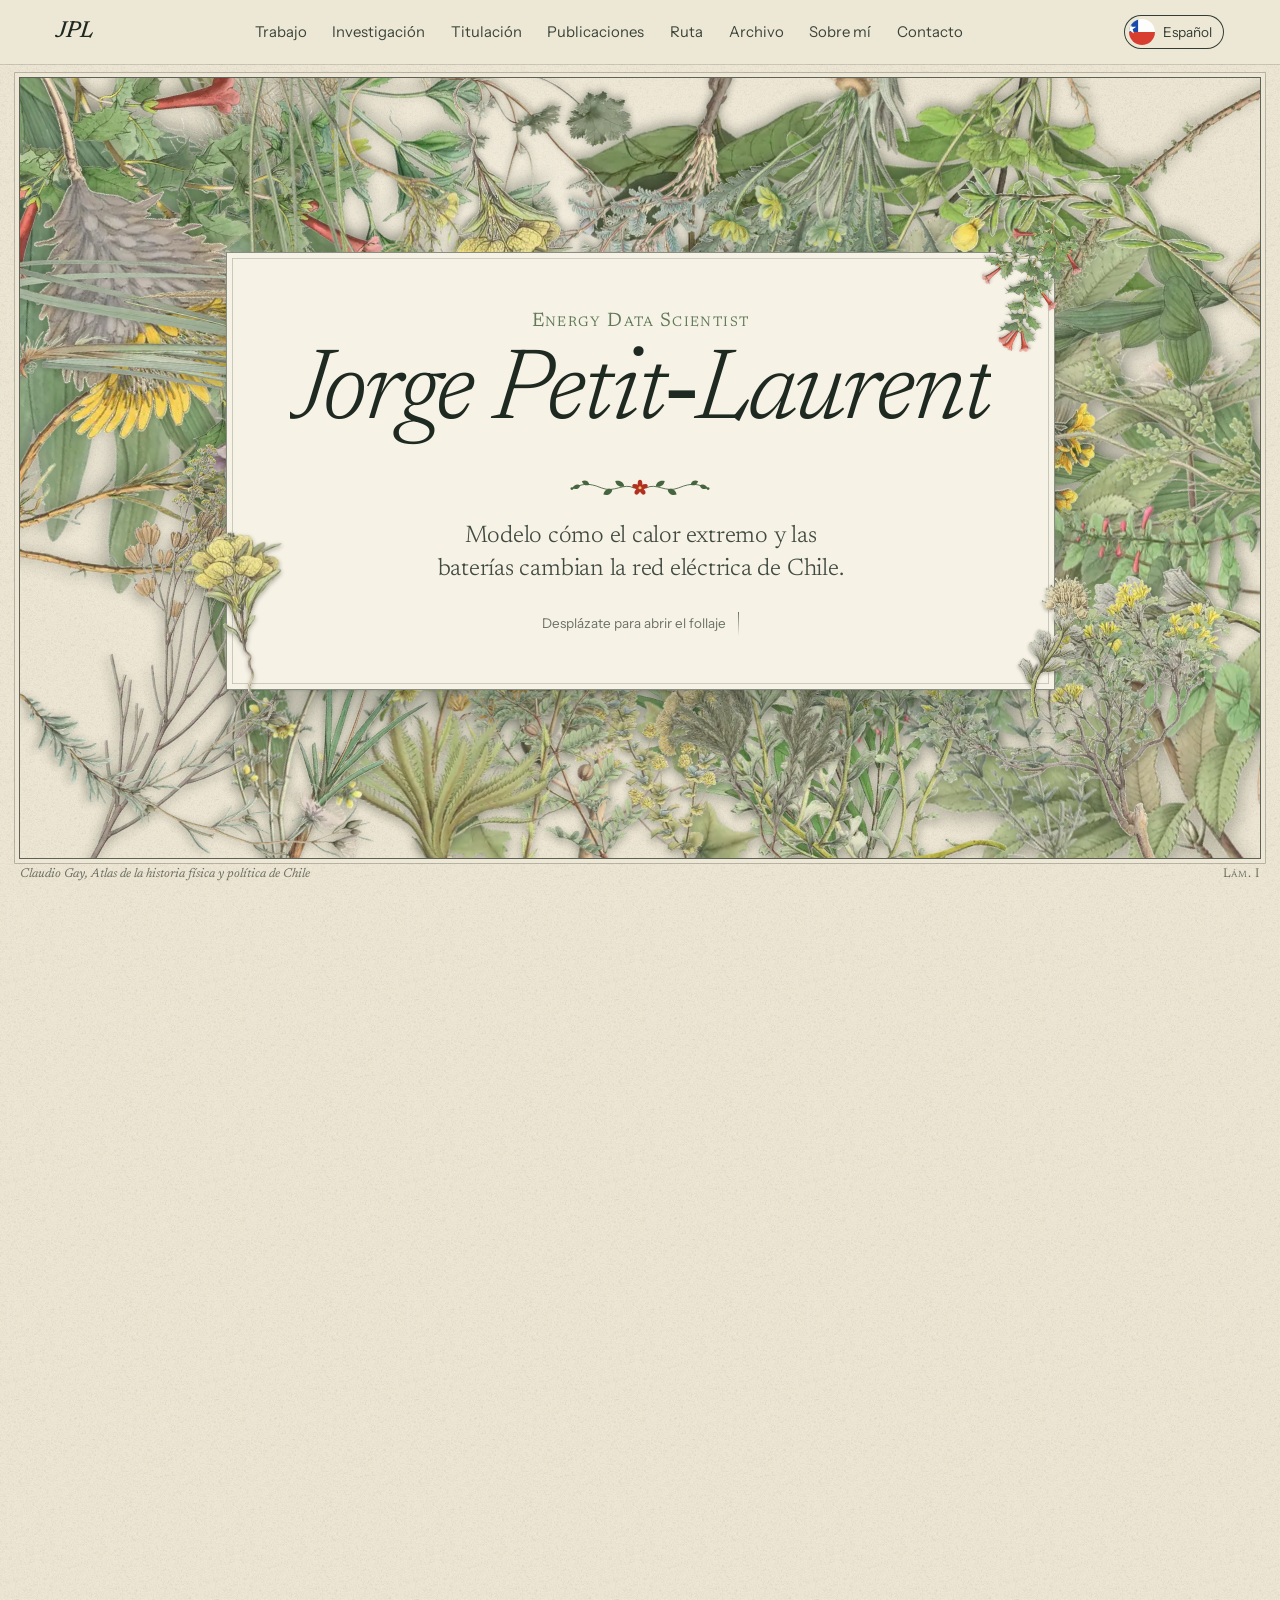
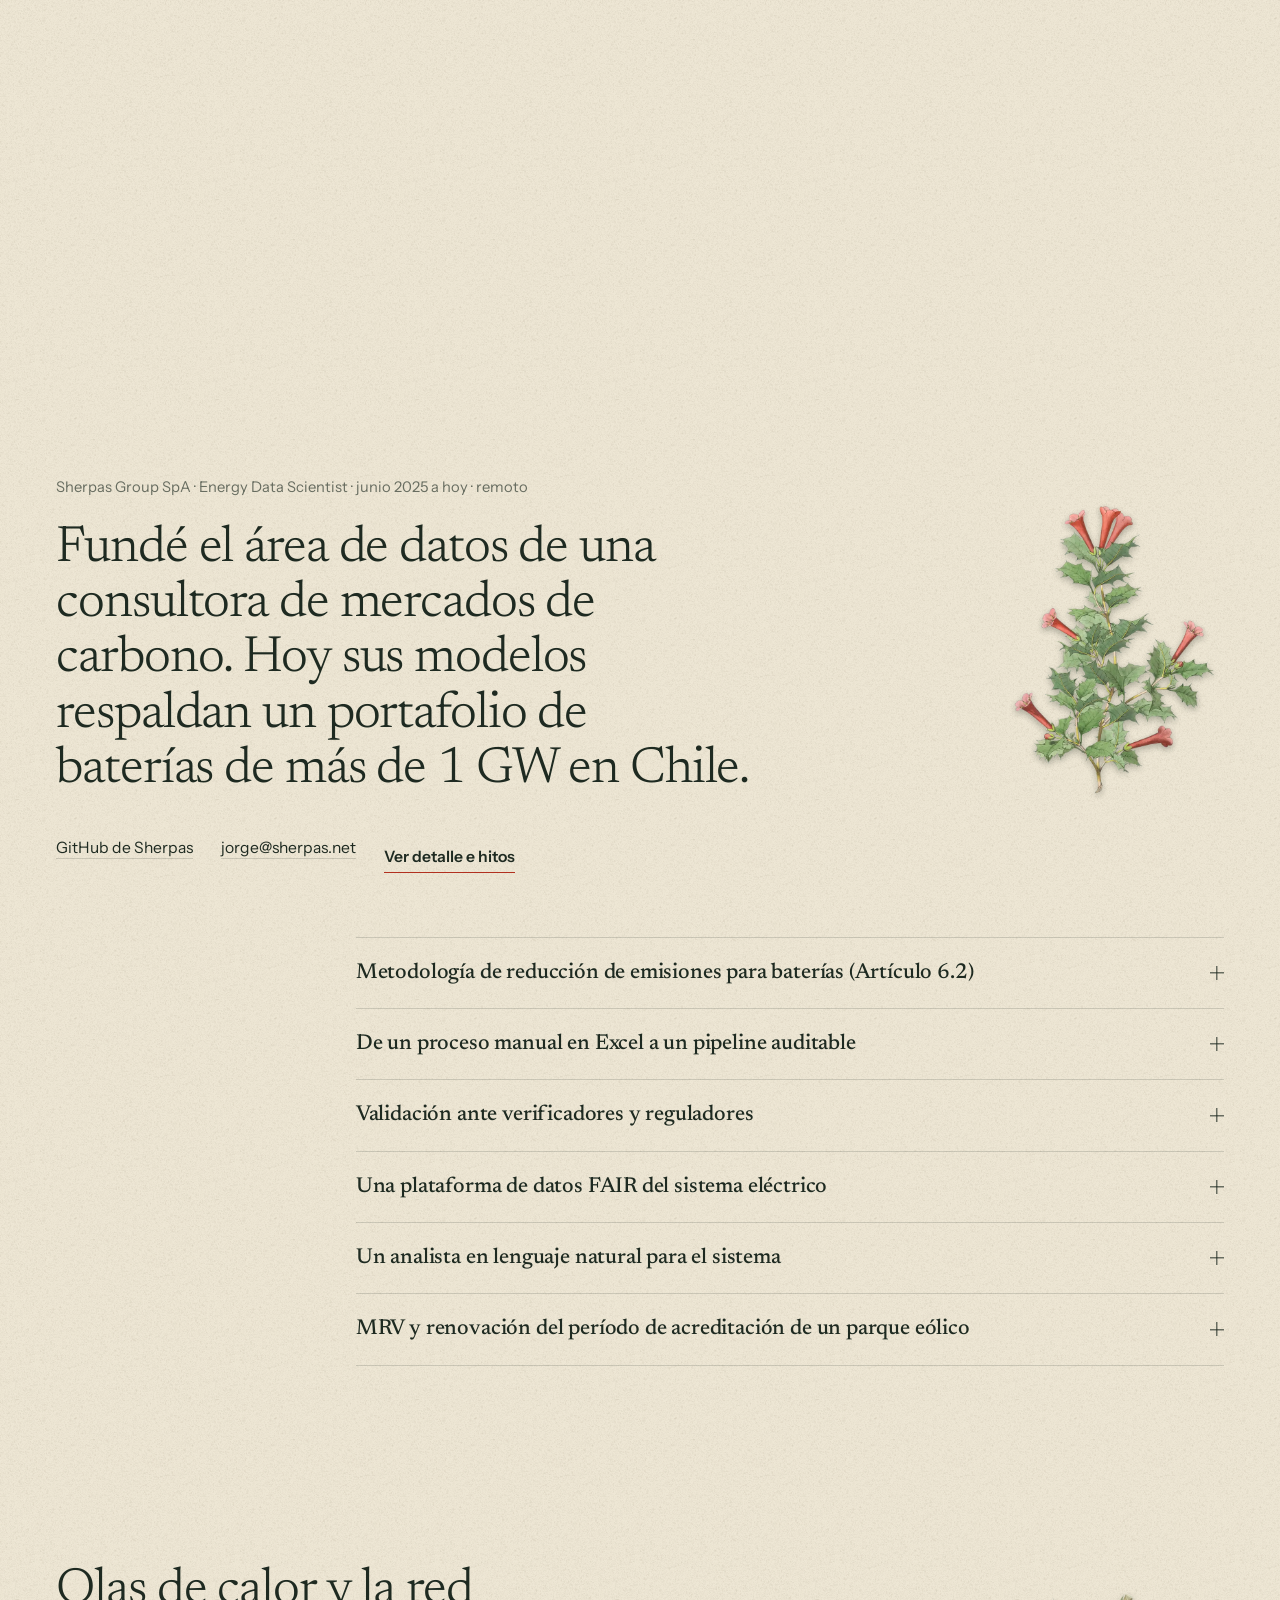
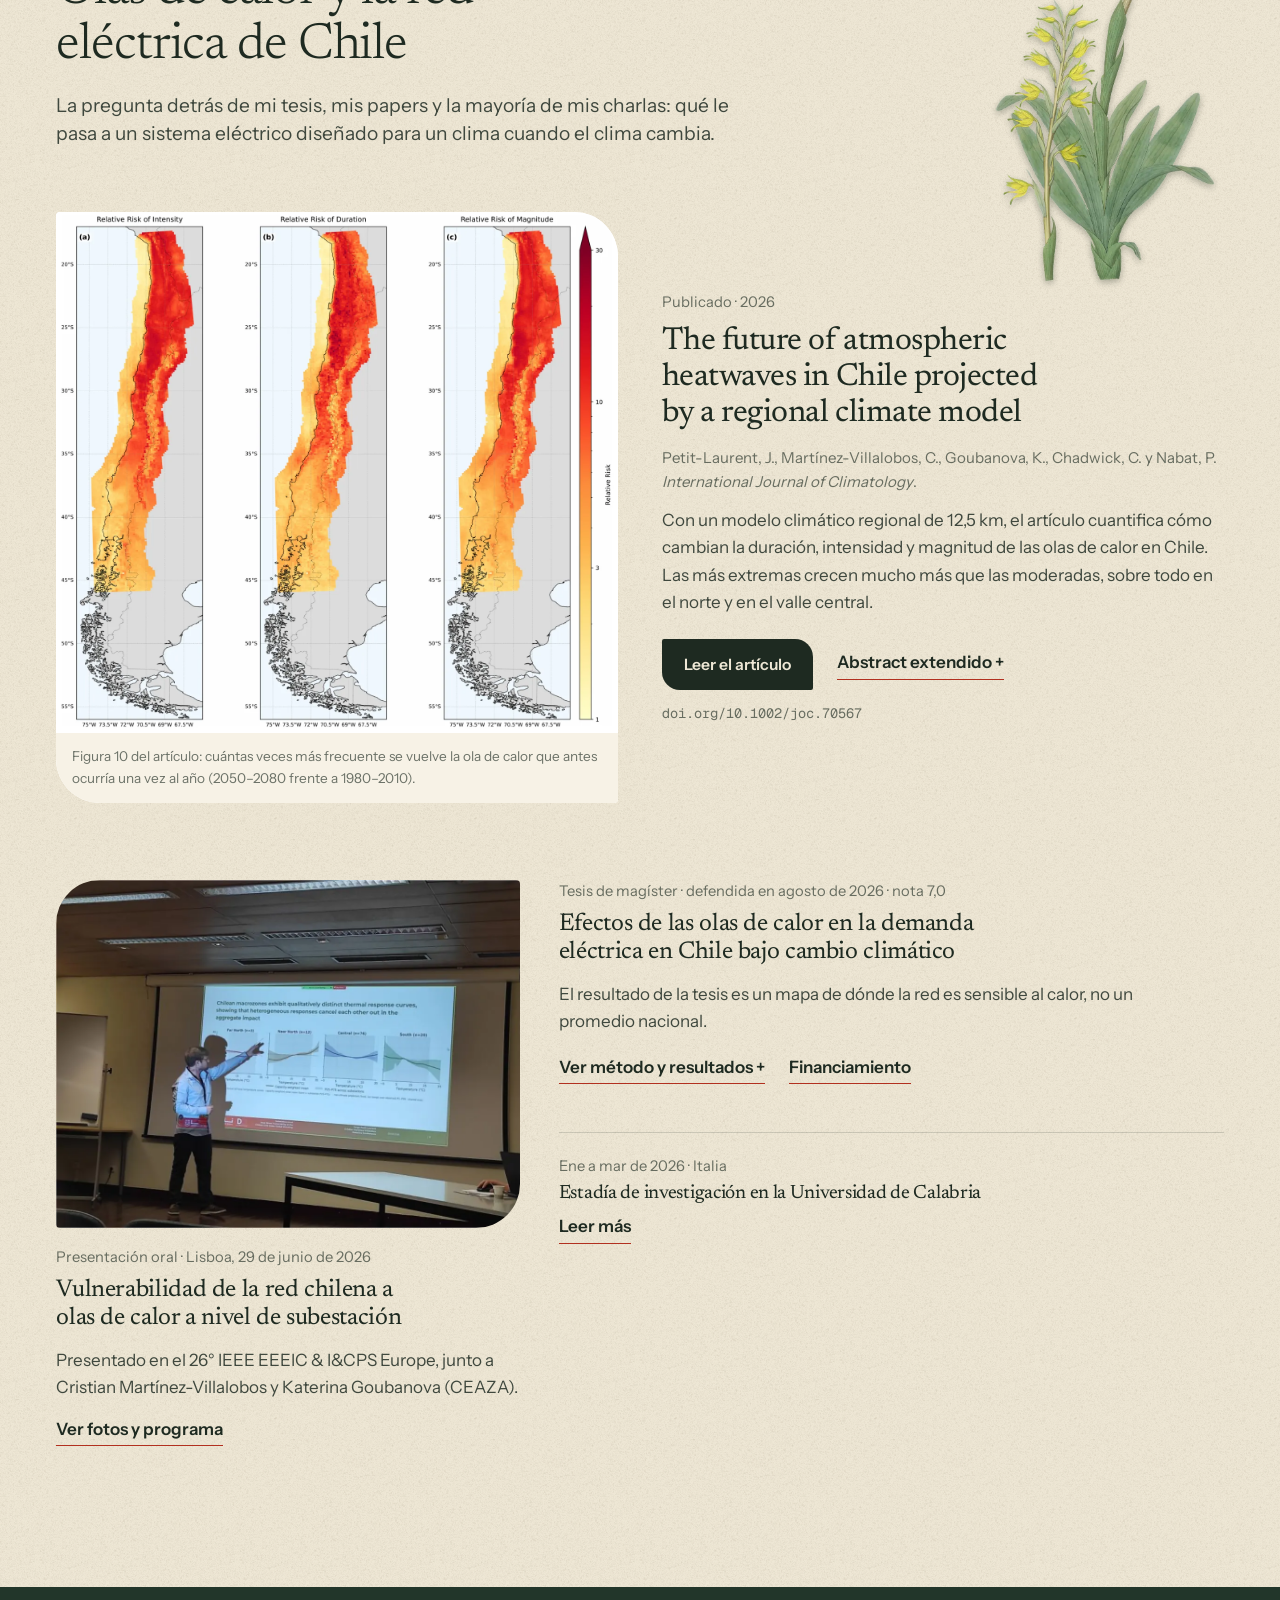
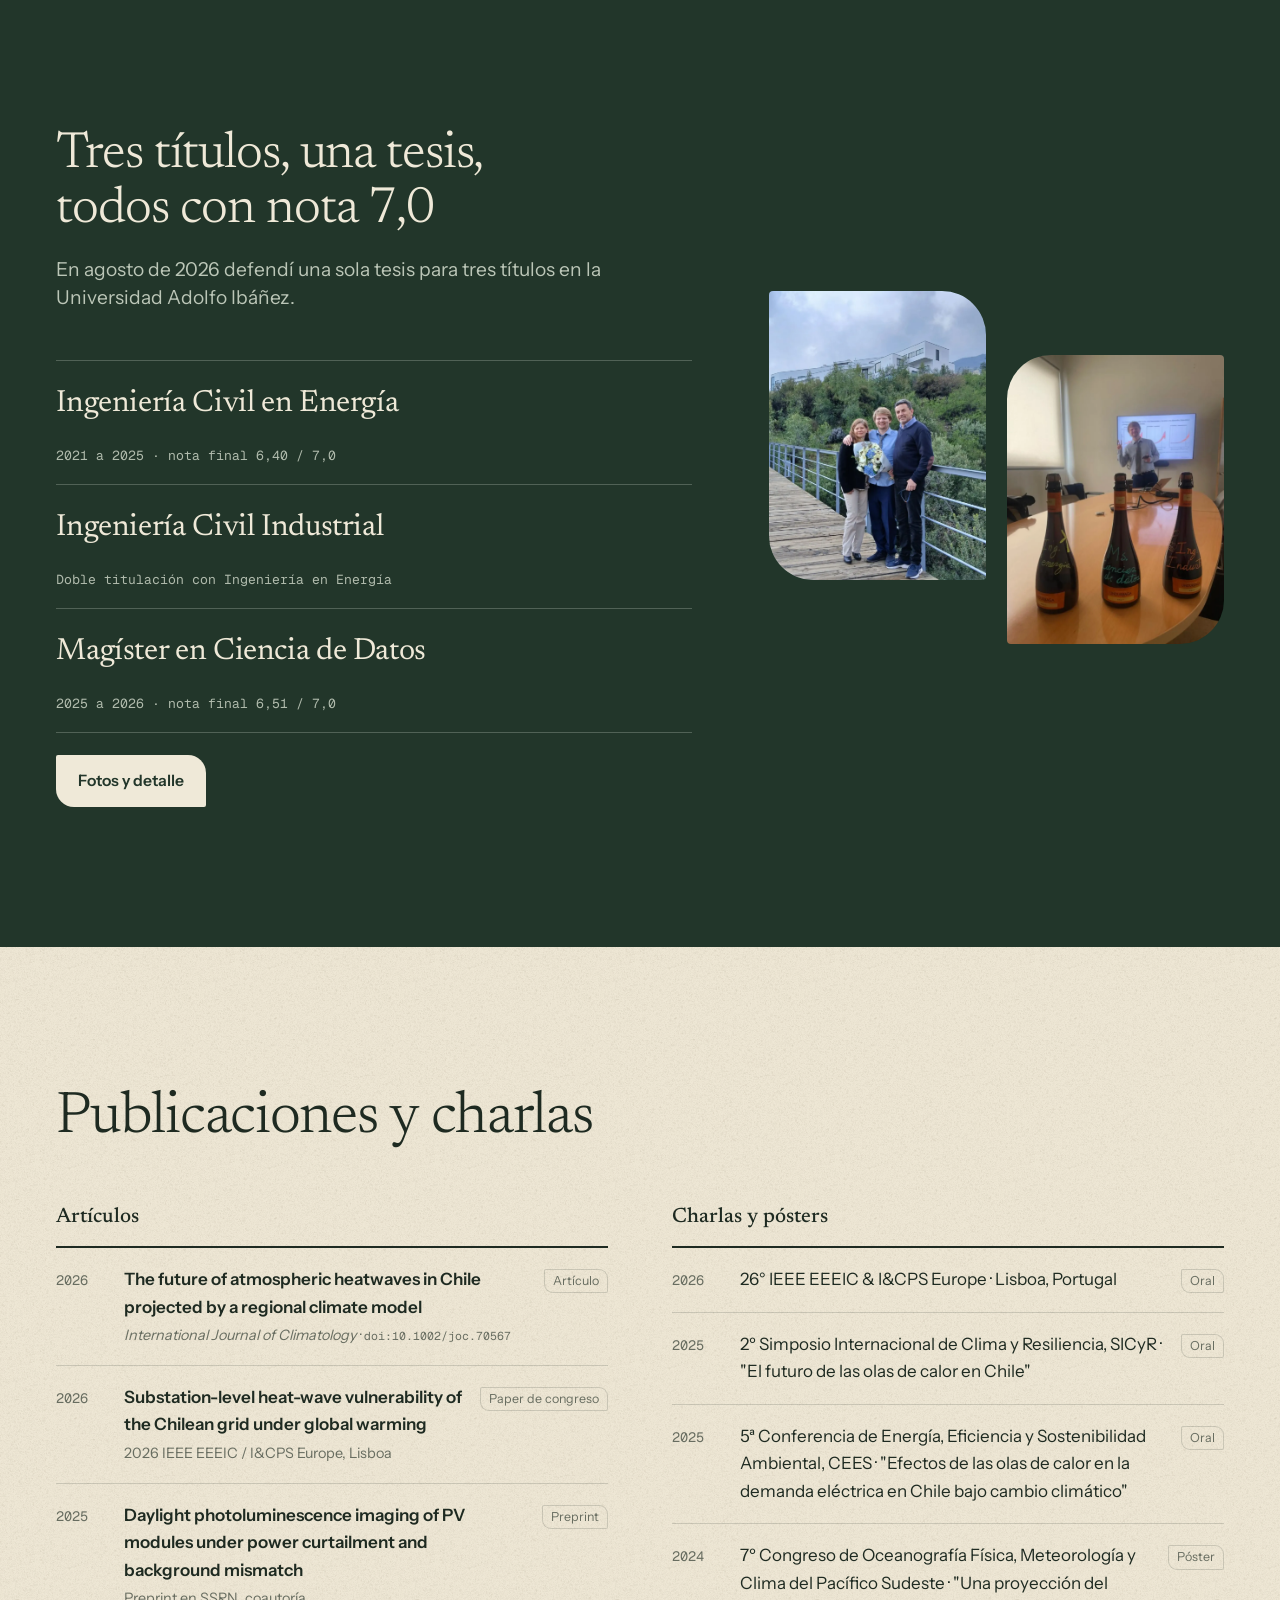
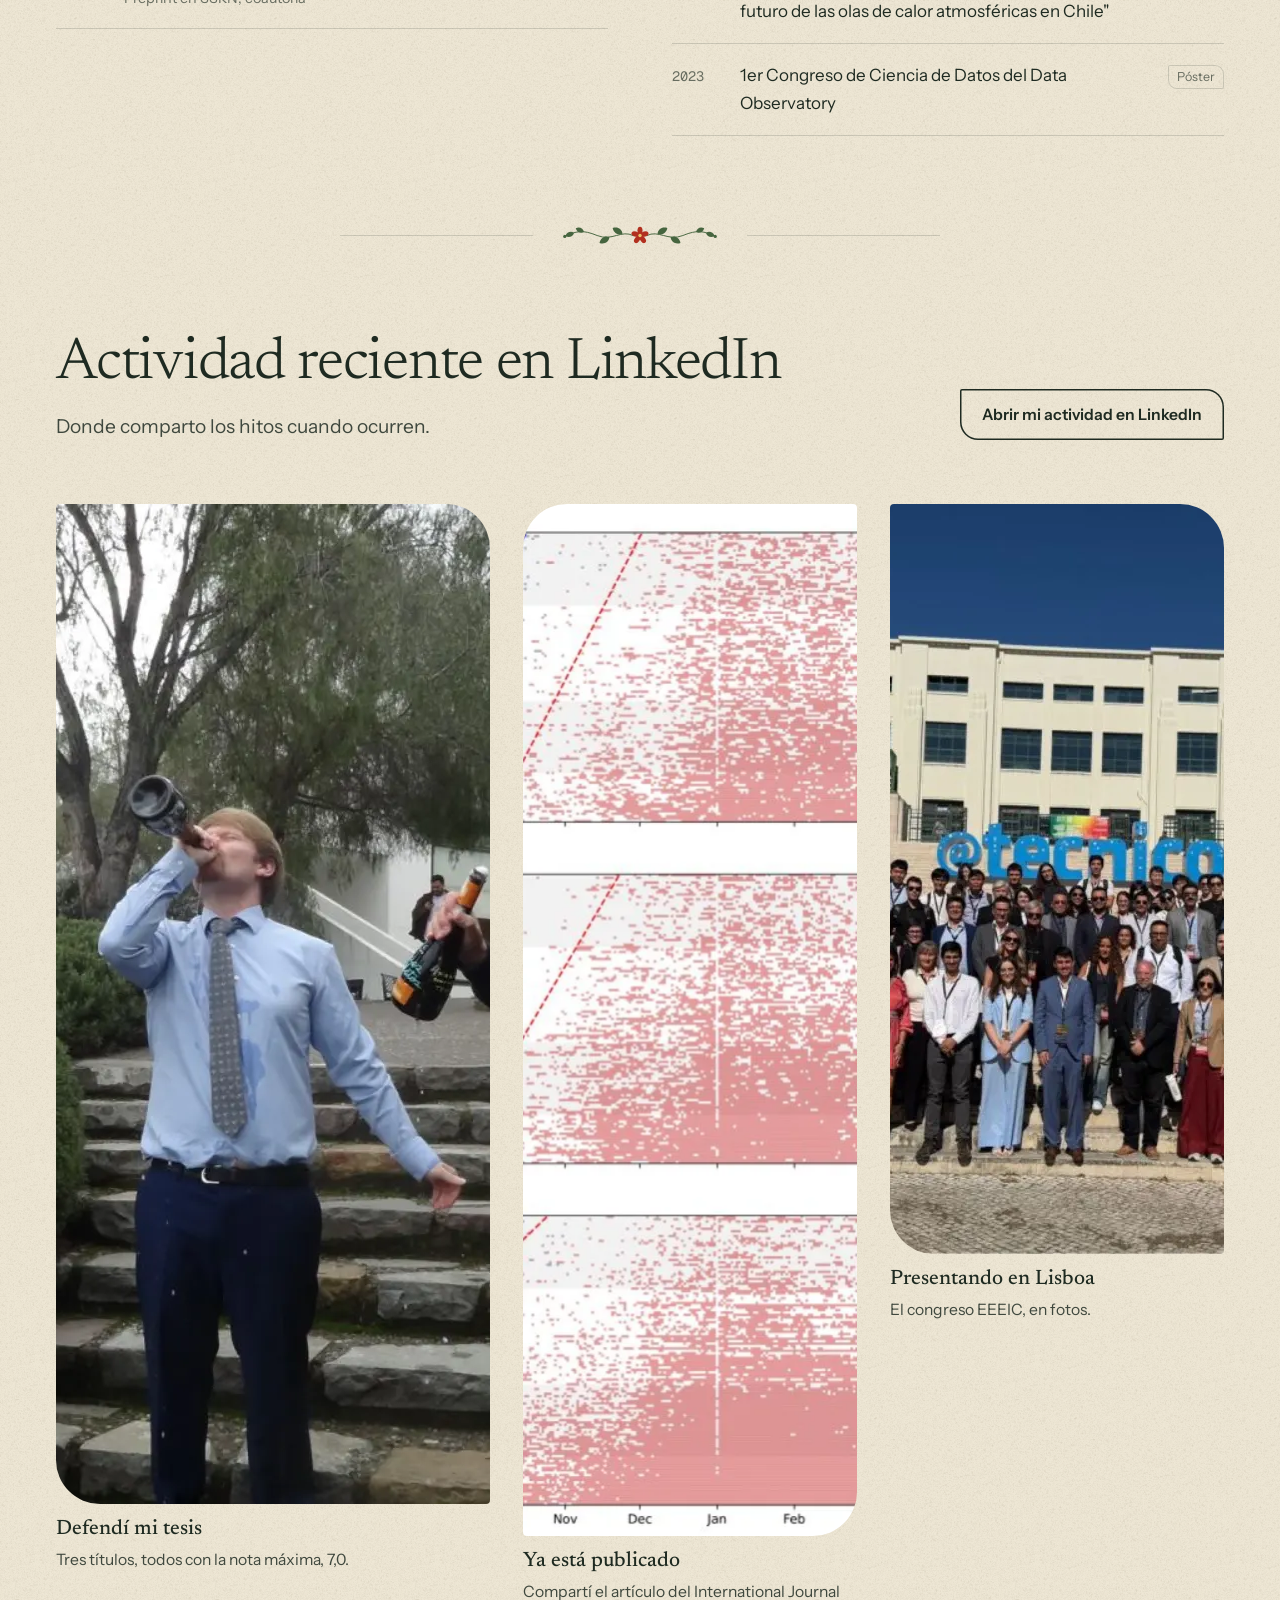
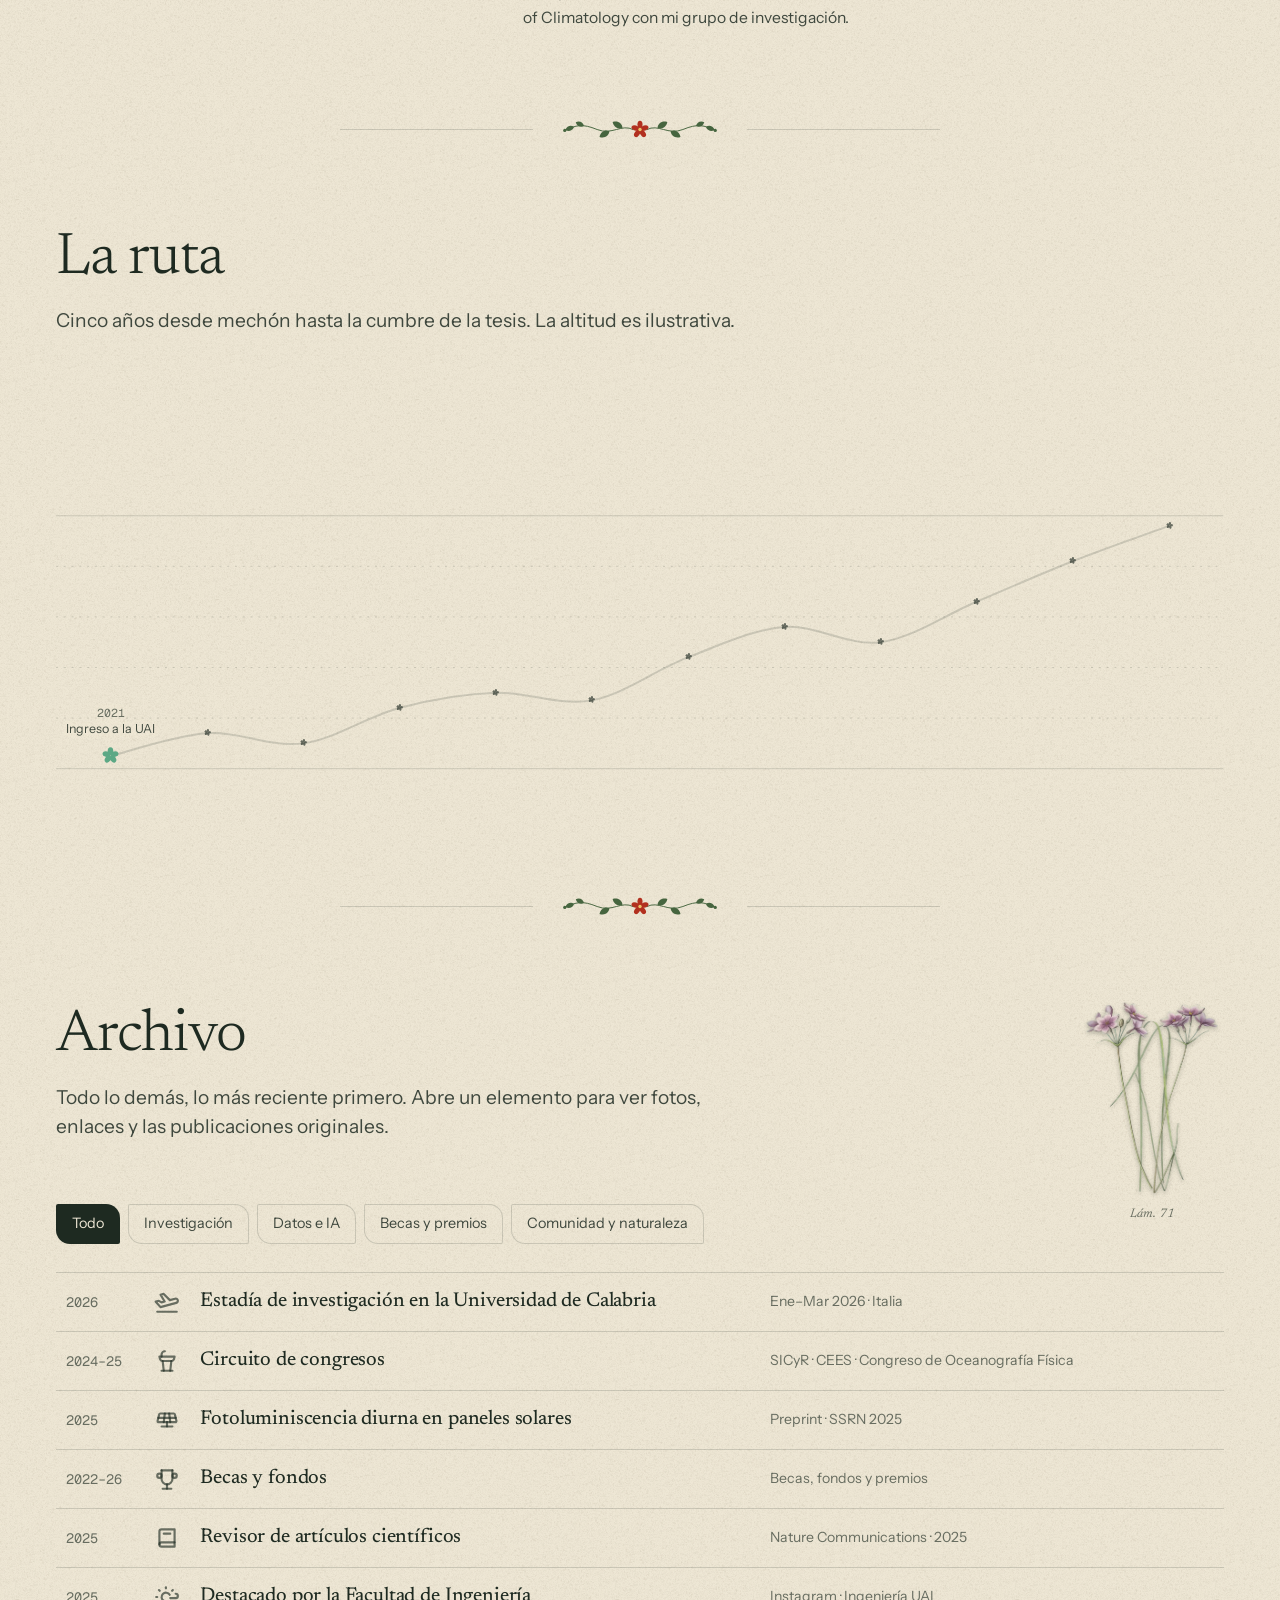
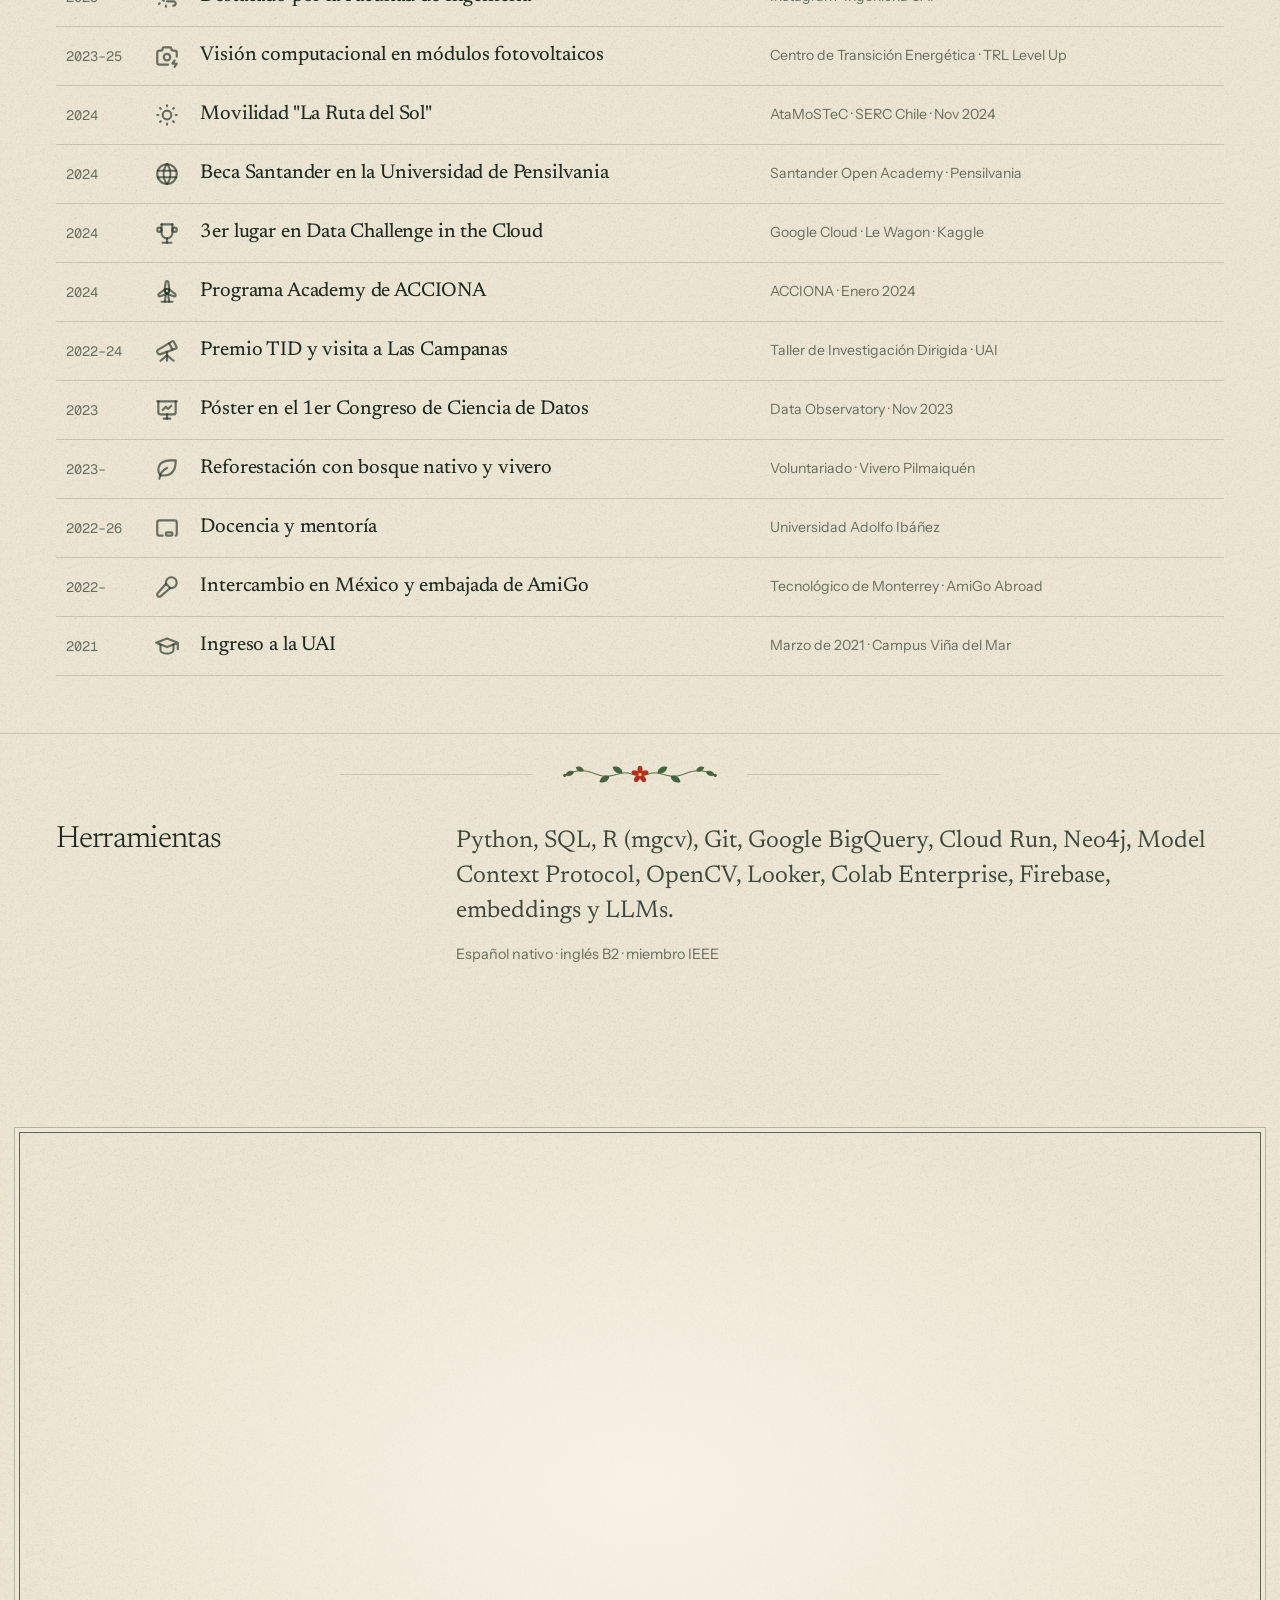
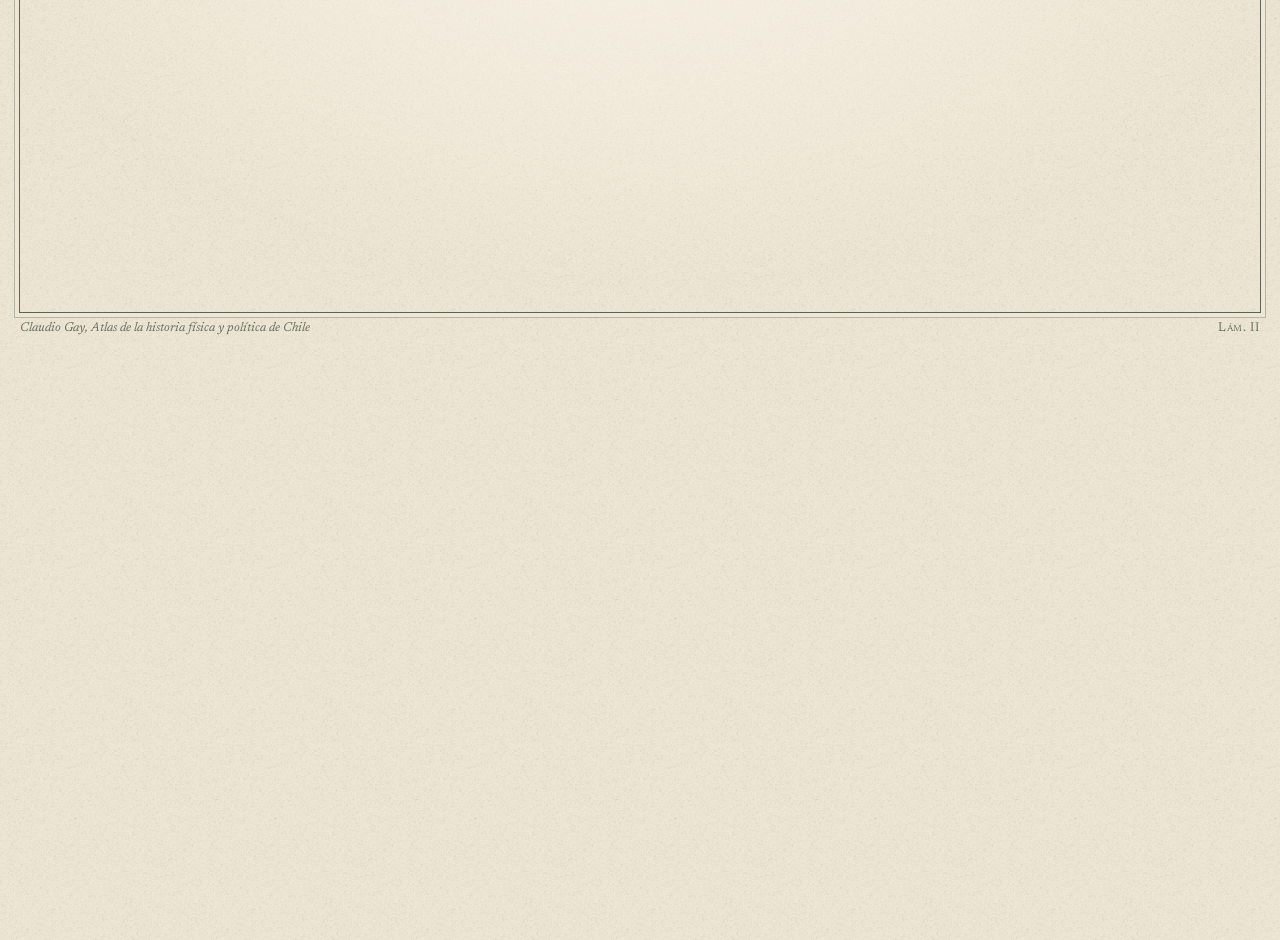
==== commit d14a834d: "Botanical edition: steadier curtain pacing, sprigs over the name card, flowers beside the detail box" ====
--- a/botanico/index.html
+++ b/botanico/index.html
@@ -194,6 +194,9 @@
       <h1 class="hero-name">Jorge Petit&#8209;Laurent</h1>
       <div class="orn orn--s" aria-hidden="true"><svg viewBox="0 0 240 40" aria-hidden="true" focusable="false"><g><path class="st" pathLength="1" d="M112 20C99 13 88 27 71 20S47 15 34 21"/><g transform="translate(100 18) rotate(-150)"><path class="lf" style="--d:.55s" d="M0 0C3-4.2 9-4.6 13 0C9 4.6 3 4.2 0 0Z"/></g><g transform="translate(85 22) rotate(150)"><path class="lf" style="--d:.72s" d="M0 0C3-4.2 9-4.6 13 0C9 4.6 3 4.2 0 0Z"/></g><g transform="translate(56 16) rotate(-155)"><path class="lf" style="--d:.9s" d="M0 0C2.4-3.4 7.2-3.7 10.4 0C7.2 3.7 2.4 3.4 0 0Z"/></g><g transform="translate(44.5 17) rotate(160)"><path class="lf" style="--d:1.05s" d="M0 0C2.4-3.4 7.2-3.7 10.4 0C7.2 3.7 2.4 3.4 0 0Z"/></g><circle class="bd" style="--d:1.2s" cx="34" cy="21" r="1.8"/></g><g transform="translate(240 0) scale(-1 1)"><path class="st" pathLength="1" d="M112 20C99 13 88 27 71 20S47 15 34 21"/><g transform="translate(100 18) rotate(-150)"><path class="lf" style="--d:.55s" d="M0 0C3-4.2 9-4.6 13 0C9 4.6 3 4.2 0 0Z"/></g><g transform="translate(85 22) rotate(150)"><path class="lf" style="--d:.72s" d="M0 0C3-4.2 9-4.6 13 0C9 4.6 3 4.2 0 0Z"/></g><g transform="translate(56 16) rotate(-155)"><path class="lf" style="--d:.9s" d="M0 0C2.4-3.4 7.2-3.7 10.4 0C7.2 3.7 2.4 3.4 0 0Z"/></g><g transform="translate(44.5 17) rotate(160)"><path class="lf" style="--d:1.05s" d="M0 0C2.4-3.4 7.2-3.7 10.4 0C7.2 3.7 2.4 3.4 0 0Z"/></g><circle class="bd" style="--d:1.2s" cx="34" cy="21" r="1.8"/></g><g class="fl"><ellipse cx="120" cy="14.4" rx="2.9" ry="4.5" transform="rotate(0 120 20)"/><ellipse cx="120" cy="14.4" rx="2.9" ry="4.5" transform="rotate(72 120 20)"/><ellipse cx="120" cy="14.4" rx="2.9" ry="4.5" transform="rotate(144 120 20)"/><ellipse cx="120" cy="14.4" rx="2.9" ry="4.5" transform="rotate(216 120 20)"/><ellipse cx="120" cy="14.4" rx="2.9" ry="4.5" transform="rotate(288 120 20)"/></g><circle class="fc" cx="120" cy="20" r="1.9"/></svg></div>
       <p class="hero-lede" data-i18n="hero.lede">Modelo cómo el calor extremo y las baterías cambian la red eléctrica de Chile.</p>
+      <img class="sprig sprig--bl" src="lam/f41-s.webp" alt="" aria-hidden="true" decoding="async">
+      <img class="sprig sprig--tr" src="lam/f12-s.webp" alt="" aria-hidden="true" decoding="async">
+      <img class="sprig sprig--br" src="lam/f44-s.webp" alt="" aria-hidden="true" decoding="async">
       <p class="hint"><span data-i18n="bot.hint">Desplázate para abrir el follaje</span><span class="cue" aria-hidden="true"></span></p>
     </div></div>
     <div class="panel" id="c-key"><div class="cart">
@@ -202,7 +205,6 @@
         <li><a href="#titulacion" data-i18n="hero.l2">Magíster en Ciencia de Datos, tesis con nota 7,0</a></li>
         <li><a href="#investigacion" data-i18n="hero.l3">Publicado en el International Journal of Climatology, 2026</a></li>
       </ul>
-      <button class="hero-about" type="button" data-open="about"><span data-i18n="hero.about">Sobre mí</span></button>
     </div></div>
   </div>
 </section>
@@ -492,6 +494,9 @@
 
 <!-- ============ MODAL ============ -->
 <div class="modal-overlay" id="modalOverlay">
+  <div class="modal-frame">
+  <img class="mflora mflora--l" alt="" aria-hidden="true" decoding="async">
+  <img class="mflora mflora--r" alt="" aria-hidden="true" decoding="async">
   <div class="modal-panel" data-lenis-prevent role="dialog" aria-modal="true" aria-labelledby="modalTitle">
     <button class="modal-close" id="modalClose" type="button" aria-label="Cerrar" data-i18n-aria="m.close">×</button>
     <div class="modal-carousel" id="modalCarousel" hidden>
@@ -505,6 +510,7 @@
     <p id="modalBody"></p>
     <div class="modal-links" id="modalLinks"></div>
     <div class="modal-embed" id="modalEmbed" hidden></div>
+  </div>
   </div>
 </div>
 
--- a/botanico/botanico.css
+++ b/botanico/botanico.css
@@ -56,6 +56,20 @@
 .hint{display:inline-flex;align-items:center;gap:12px;margin-top:clamp(16px,2.4vw,26px);font-size:.84rem;color:var(--ink-3)}
 .cue{width:1px;height:24px;background:linear-gradient(var(--ink-3),transparent);transform-origin:top;animation:cue 2.6s var(--ease) infinite}
 @keyframes cue{0%{transform:scaleY(0);opacity:1}55%{transform:scaleY(1);opacity:1}100%{transform:scaleY(1);opacity:0}}
+
+/* ramitas que cruzan el borde de la cartela del nombre, solo sobre el margen */
+.sprig{position:absolute;z-index:3;height:auto;max-width:none;pointer-events:none;transform-origin:50% 96%;
+  transition:scale 1.5s var(--ease),opacity .7s ease}
+.js .cart:not(.is-grown) .sprig{opacity:0;scale:.35}
+.cart.is-grown .sprig{opacity:1;scale:1}
+.cart.is-grown .sprig--tr{transition-delay:.12s}
+.cart.is-grown .sprig--br{transition-delay:.24s}
+.sprig--bl{width:clamp(76px,9vw,132px);left:clamp(-40px,-2.2vw,-18px);bottom:clamp(-46px,-3vw,-24px);rotate:-8deg}
+.sprig--tr{width:clamp(72px,8.4vw,122px);right:clamp(-34px,-2vw,-14px);top:clamp(-60px,-3.6vw,-30px);rotate:198deg;transform-origin:50% 50%}
+.sprig--br{width:clamp(48px,5.4vw,80px);right:clamp(-22px,-1.3vw,-10px);bottom:clamp(-40px,-2.6vw,-22px);rotate:12deg}
+.sway .sprig{animation:sway 6.5s ease-in-out infinite alternate}
+.sway .sprig--tr{animation-duration:8s;animation-delay:-3s}
+.sway .sprig--br{animation-duration:5.5s;animation-delay:-1.5s}
 
 #c-key .cart{text-align:left;max-width:min(92vw,700px)}
 .ledger{display:block}
@@ -137,6 +151,16 @@
 /* modal: sin desenfoque de fondo */
 .modal-overlay{background:rgba(24,34,26,.62);backdrop-filter:none;-webkit-backdrop-filter:none}
 .modal-panel{background:var(--card);box-shadow:0 30px 80px -20px rgba(0,0,0,.5),inset 0 0 0 1px rgba(30,42,33,.3)}
+/* flores que asoman por los costados del recuadro al abrirlo */
+.modal-frame{position:relative;width:min(720px,100%);display:grid}
+.modal-frame .modal-panel{position:relative;z-index:1;width:100%}
+.mflora{position:absolute;z-index:0;height:min(64vh,430px);width:auto;max-width:none;pointer-events:none;opacity:0;transform-origin:50% 96%;
+  transition:transform 1.3s var(--ease),opacity .5s ease}
+.mflora--l{right:calc(100% - 70px);bottom:4%;transform:translateX(34%) rotate(6deg) scale(.82)}
+.mflora--r{left:calc(100% - 70px);top:6%;transform:translateX(-34%) rotate(-6deg) scale(.82) scaleX(-1)}
+.modal-overlay.is-open .mflora{opacity:1;transition-delay:.12s}
+.modal-overlay.is-open .mflora--l{transform:rotate(-13deg)}
+.modal-overlay.is-open .mflora--r{transform:rotate(12deg) scaleX(-1);transition-delay:.22s}
 
 @media (max-width:1000px){.spec{display:none}}
 @media (max-width:700px){
@@ -145,6 +169,12 @@
   .plate-cap em{display:none}
   .ledger li{padding:12px 0}
   .orn svg{width:160px}
+  .sprig--bl{width:58px;left:-14px;bottom:-30px}
+  .sprig--tr{width:58px;right:-12px;top:-40px}
+  .sprig--br{width:38px;right:-8px;bottom:-24px}
+  .mflora{height:150px}
+  .mflora--l{right:auto;left:-8px;bottom:auto;top:-96px}
+  .mflora--r{left:auto;right:-8px;top:-86px}
 }
 @media (prefers-reduced-motion:reduce){
   .pl{will-change:auto}
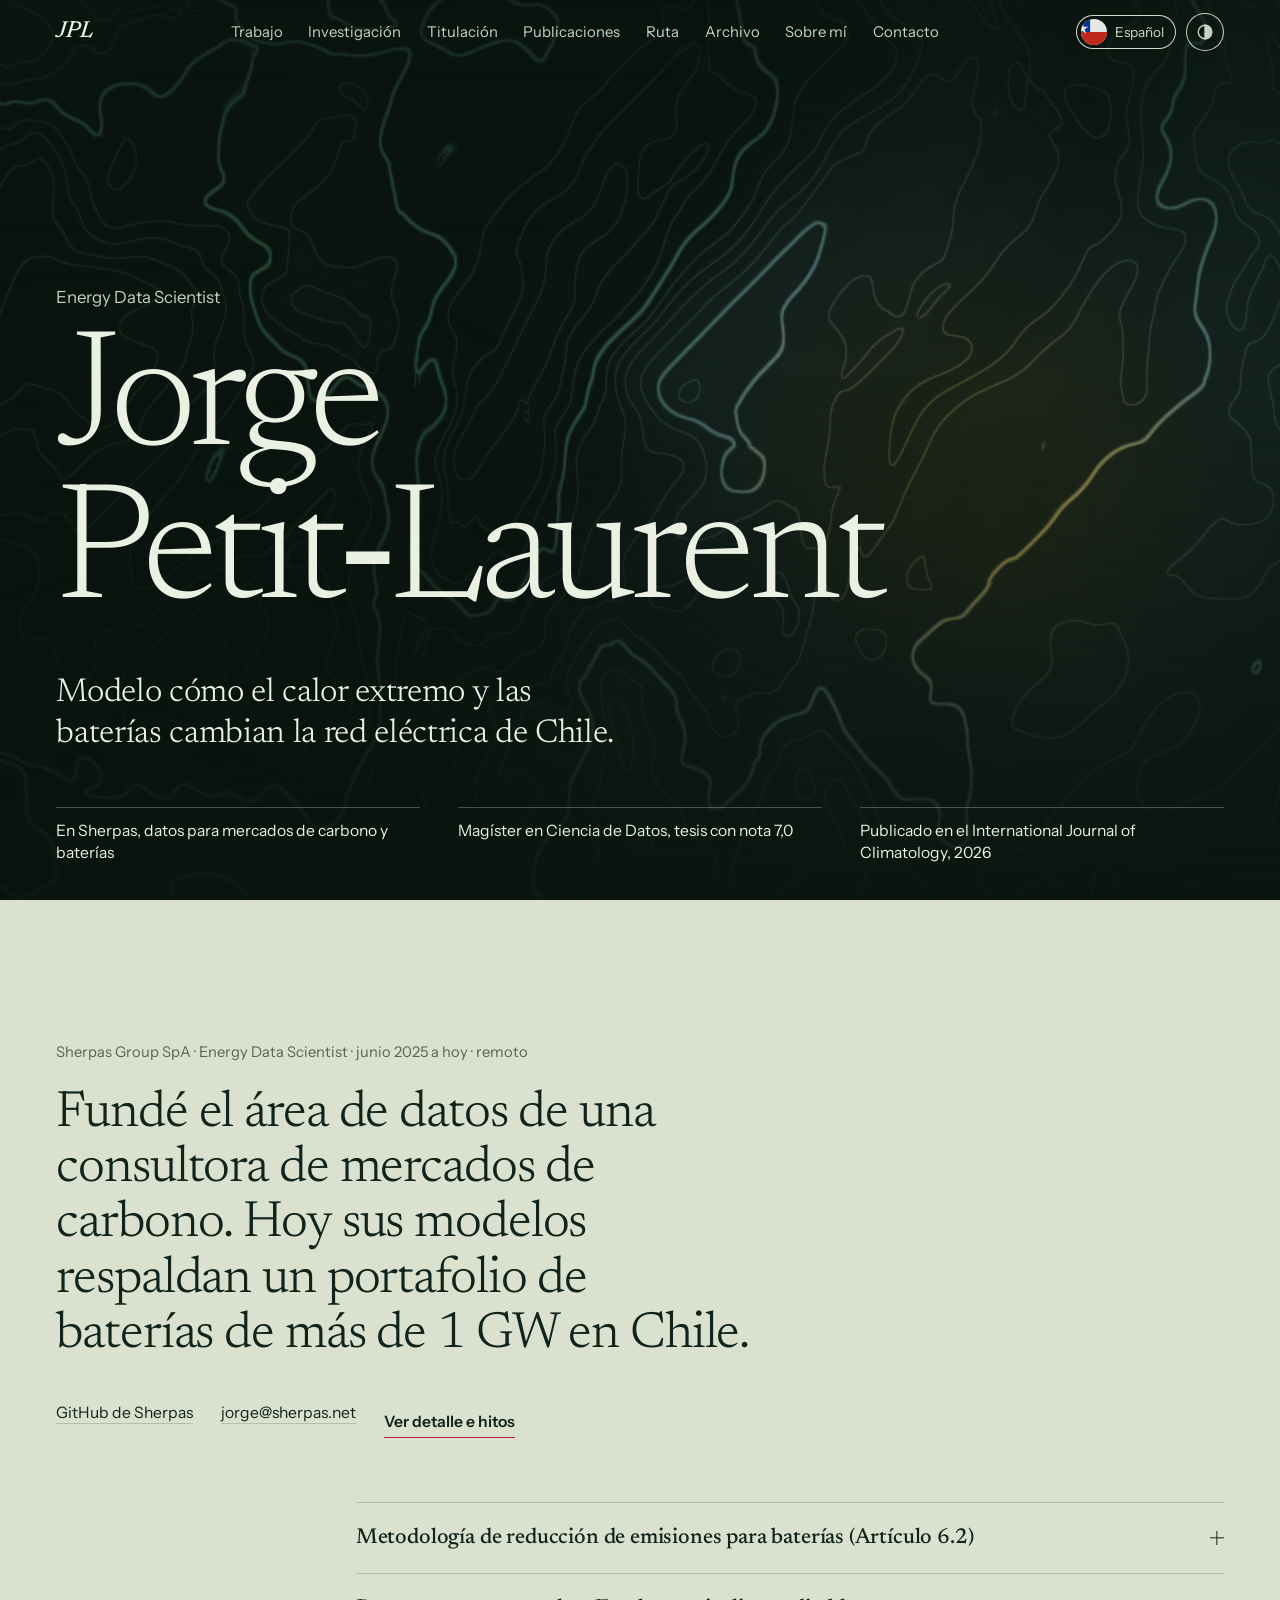
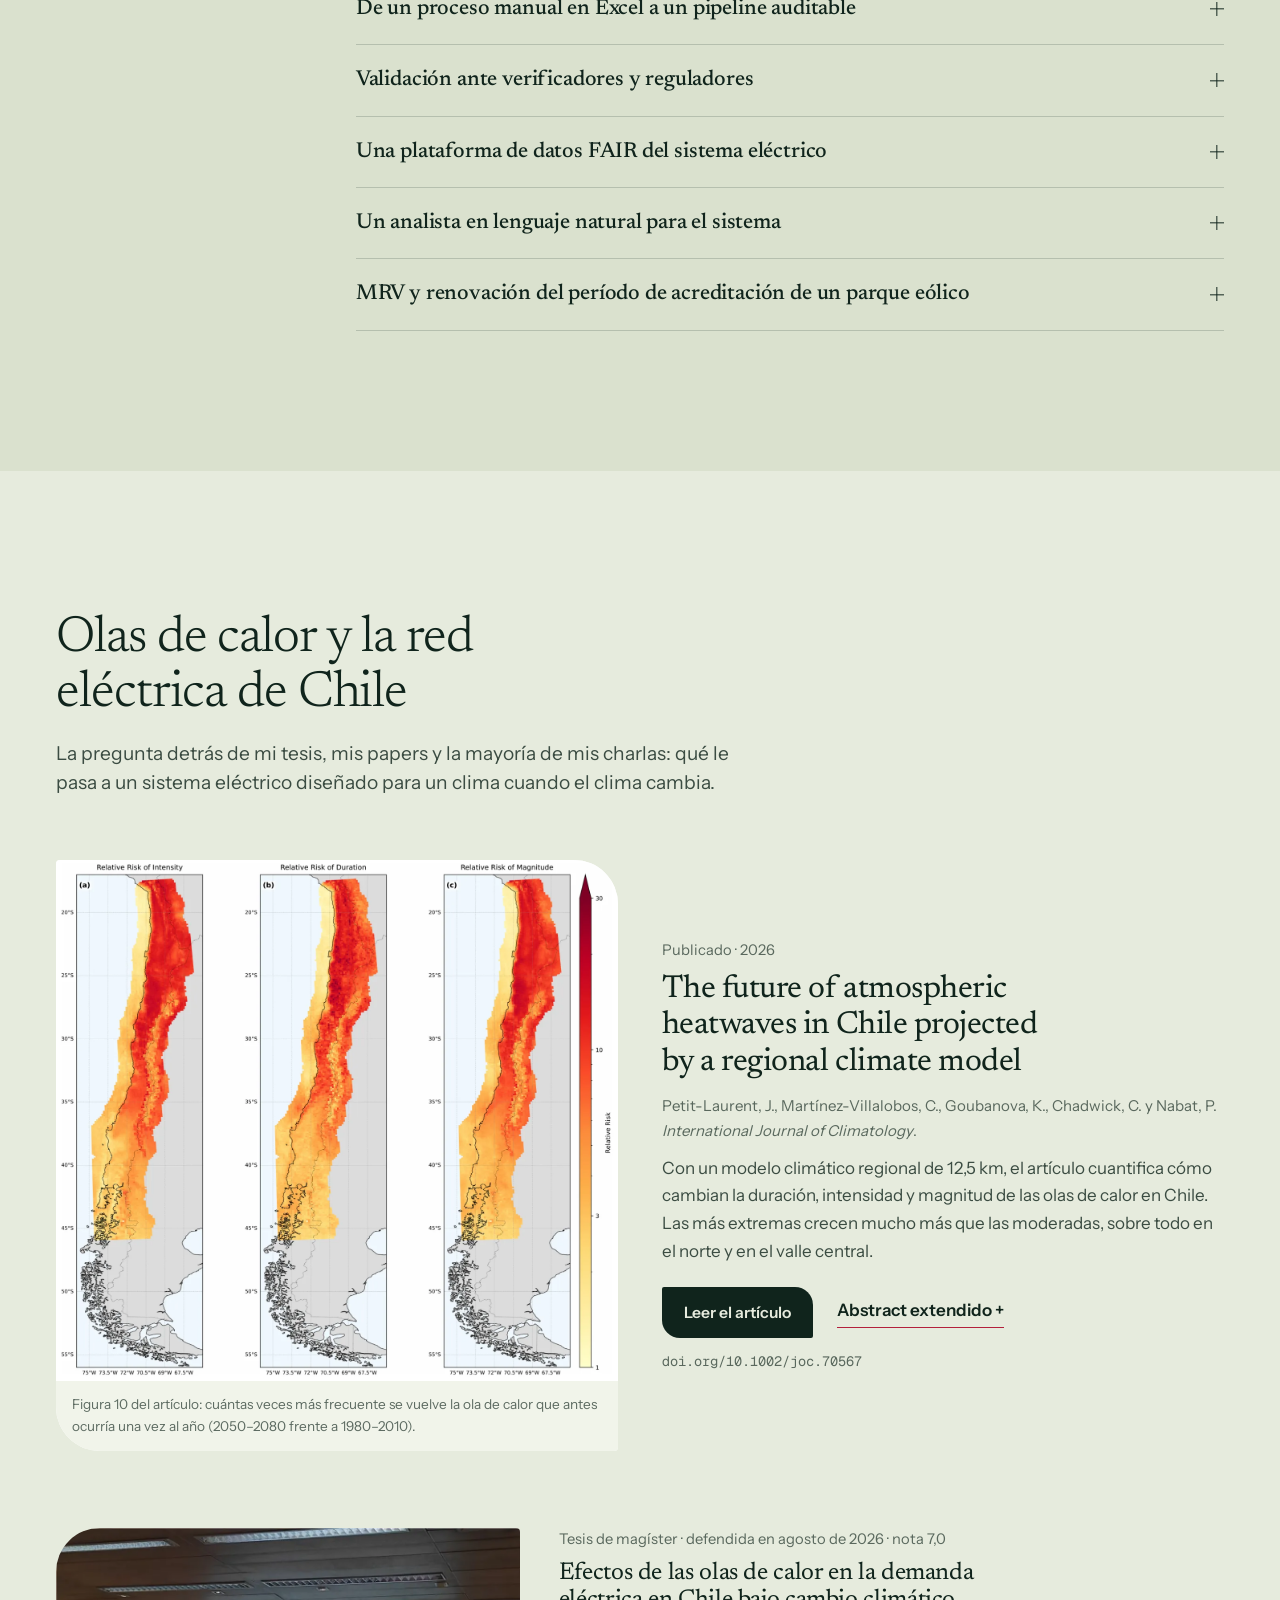
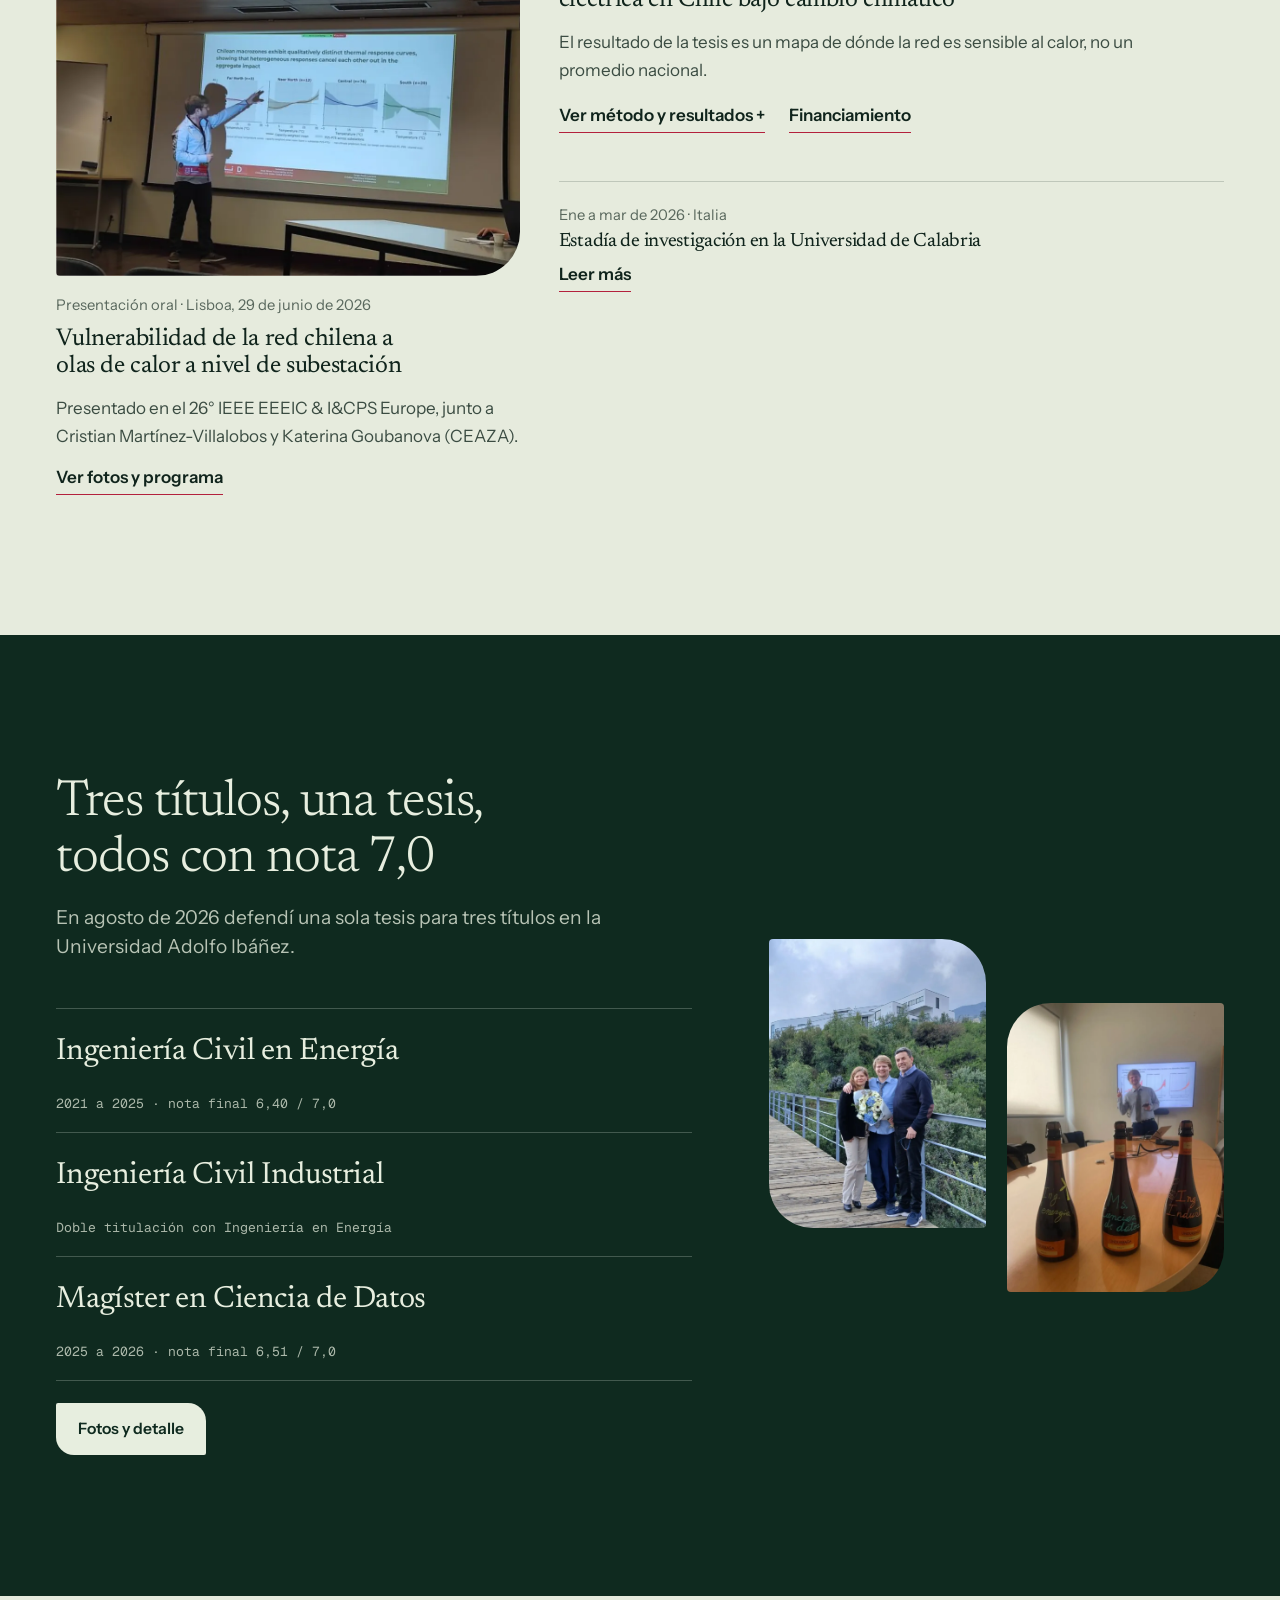
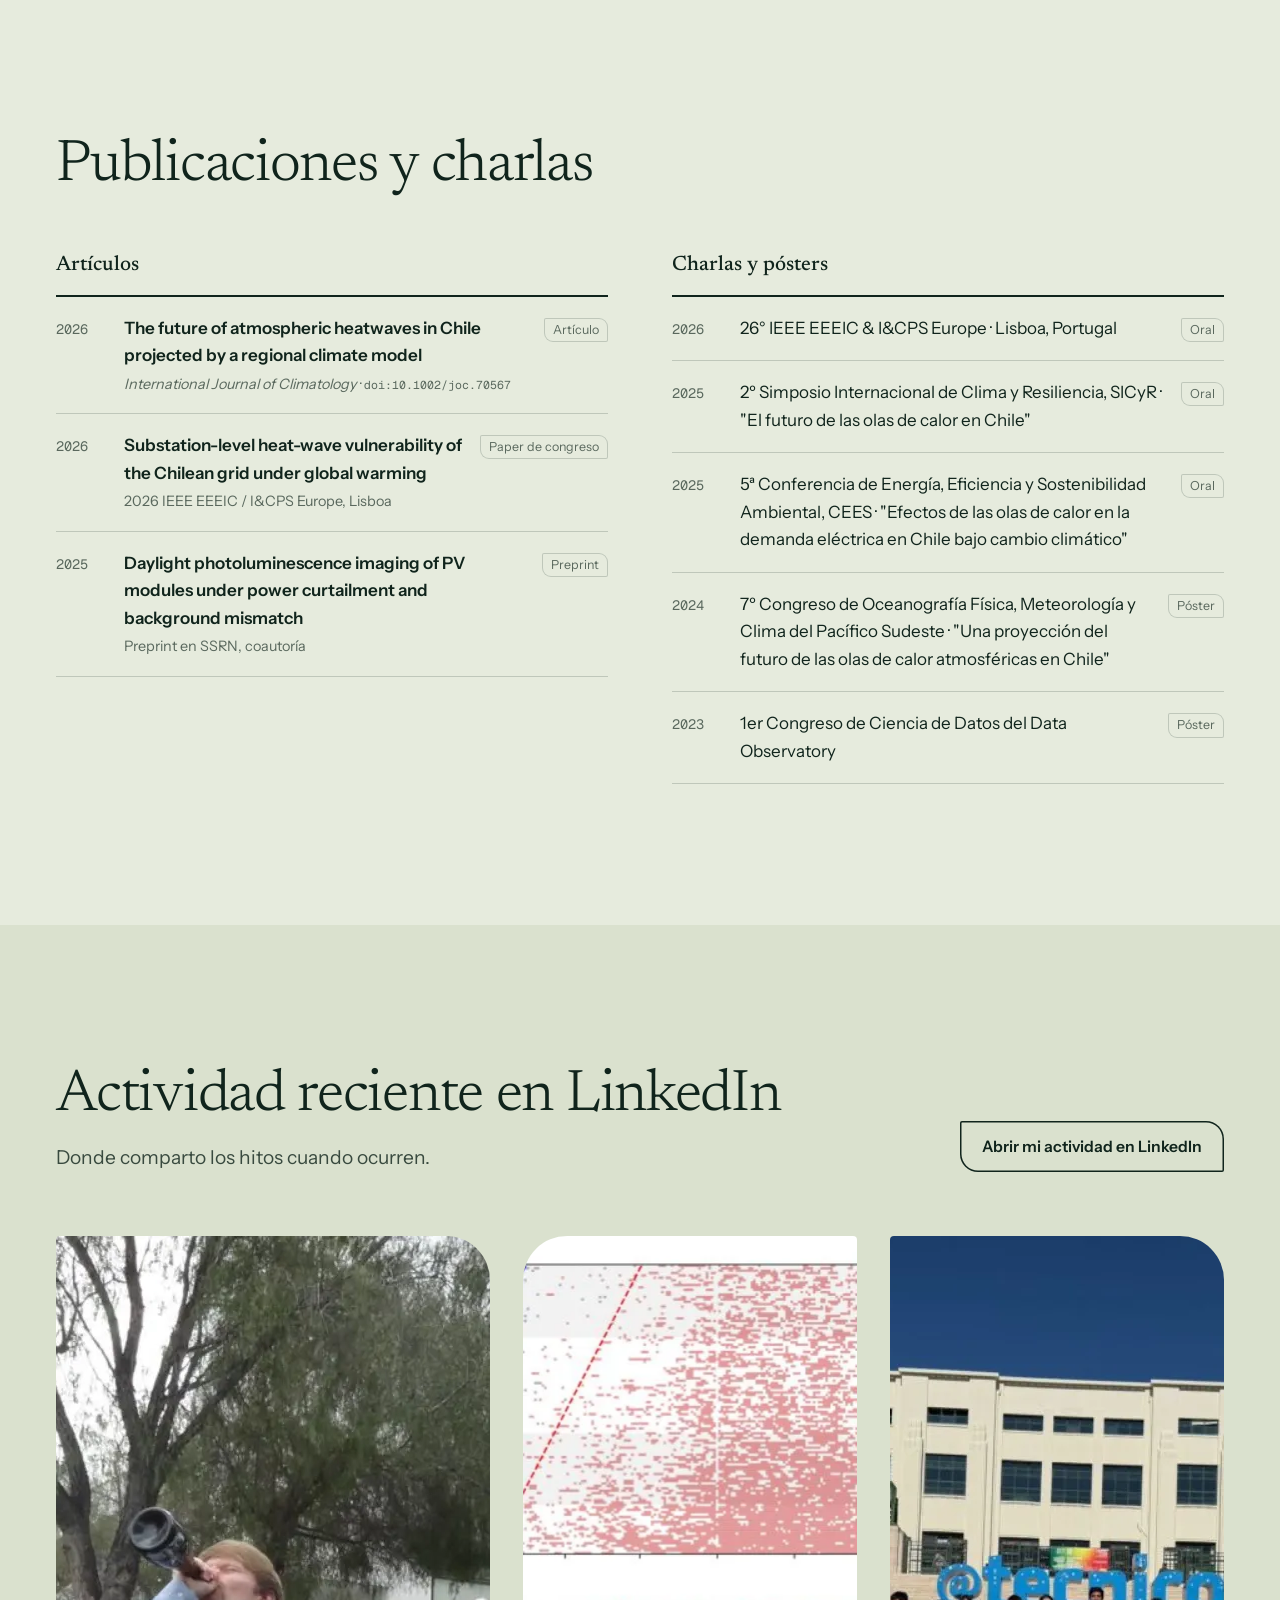
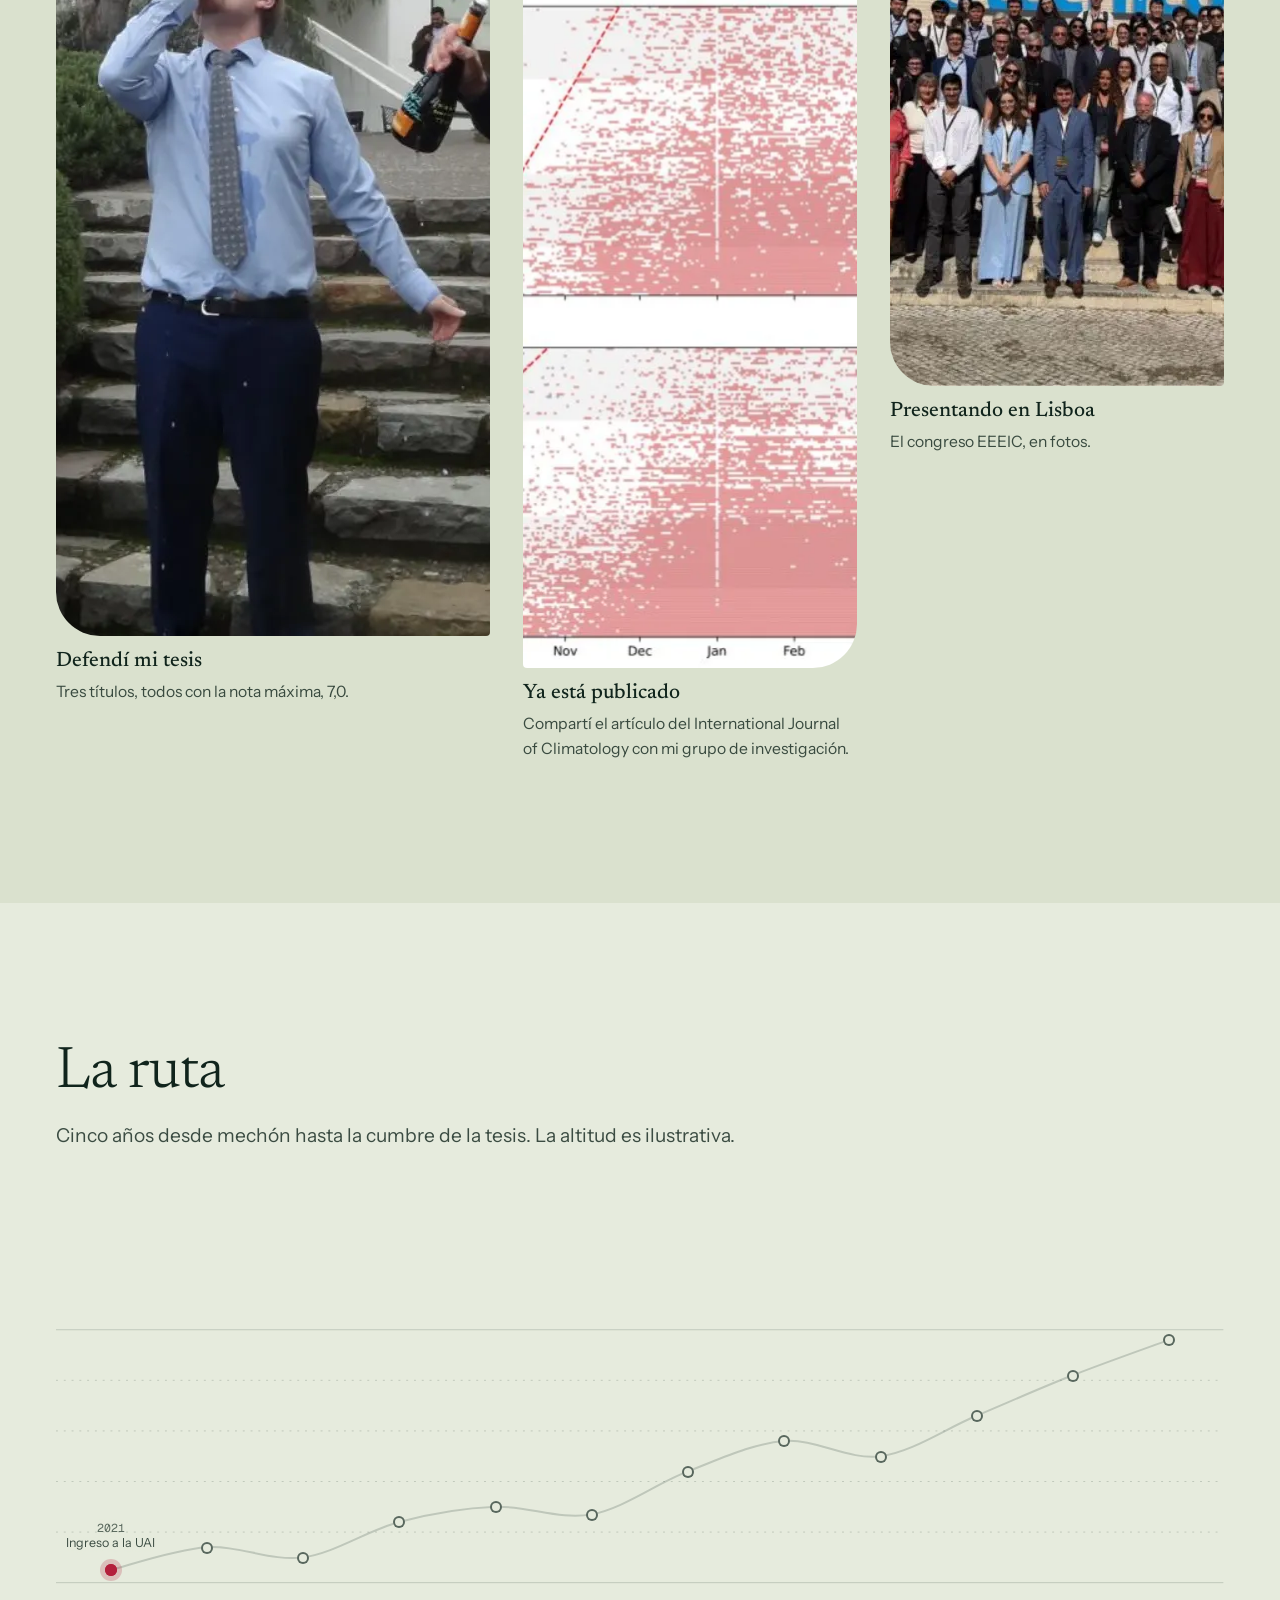
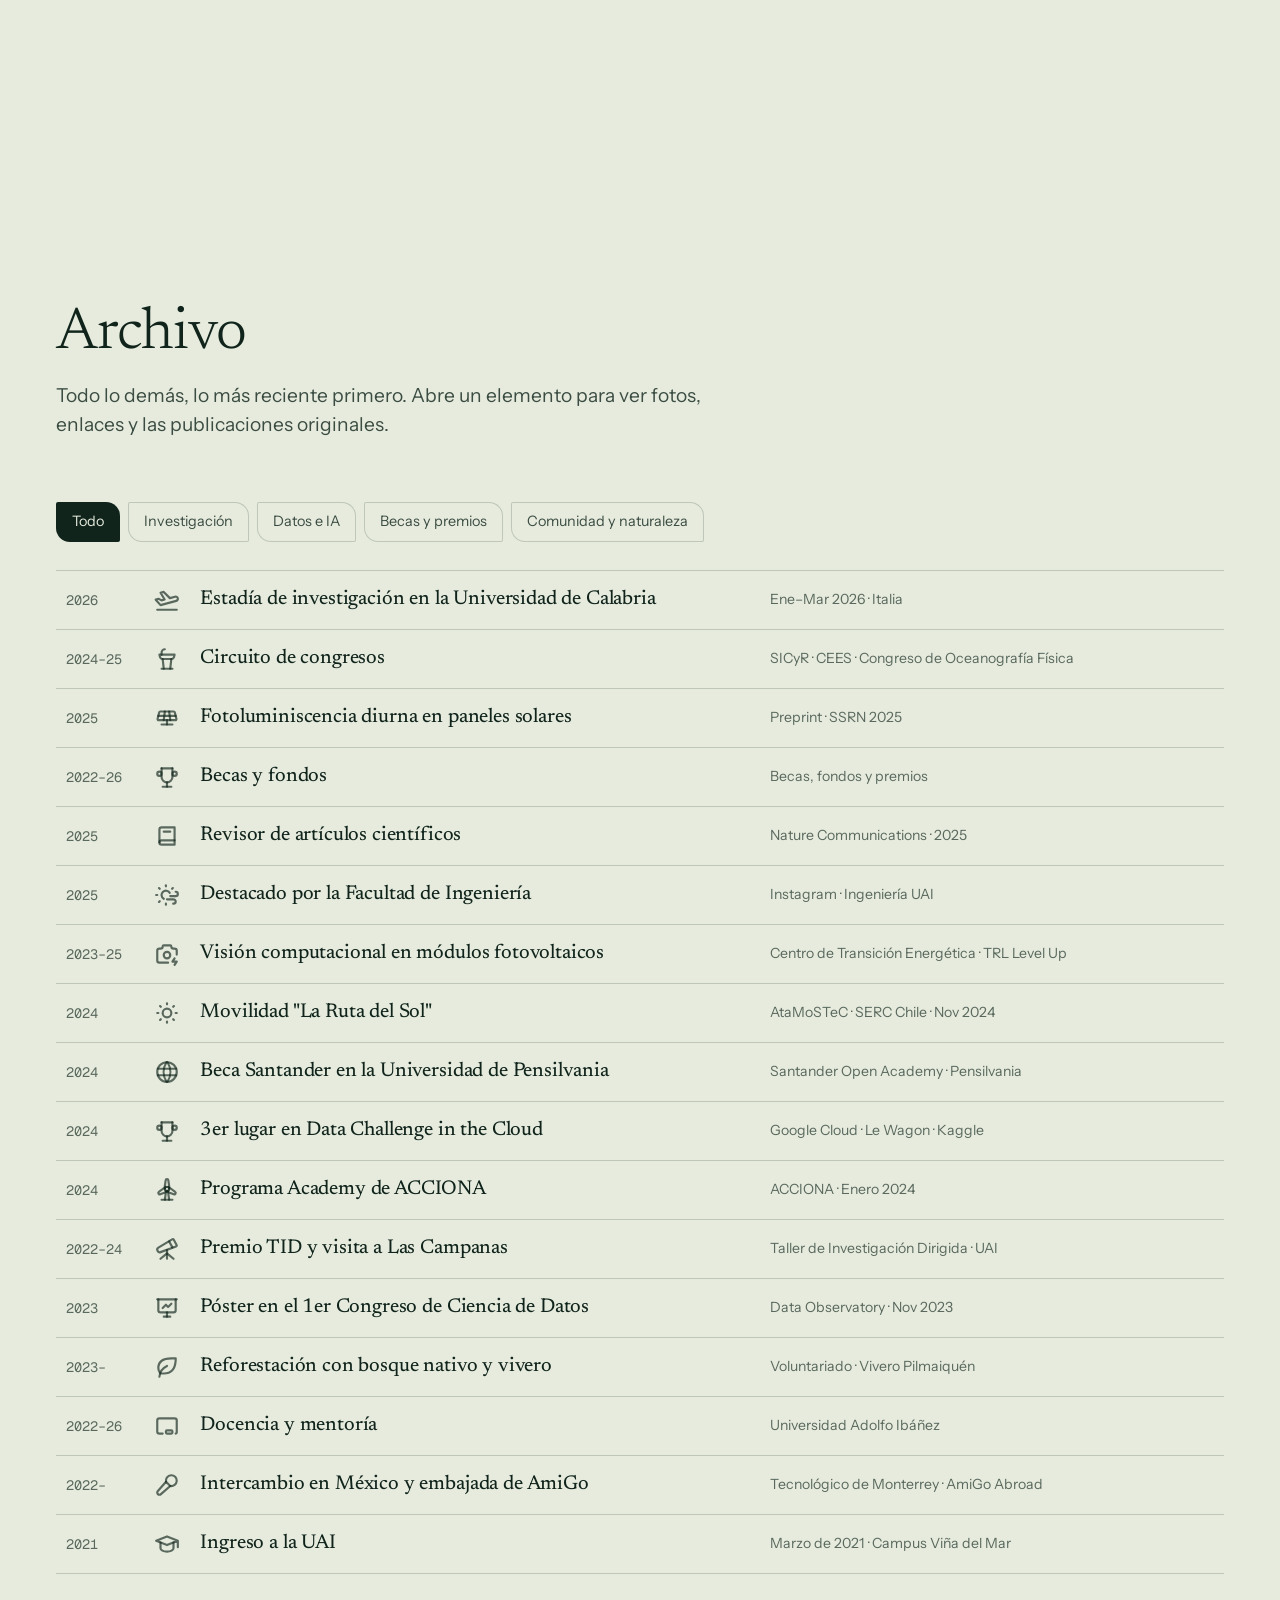
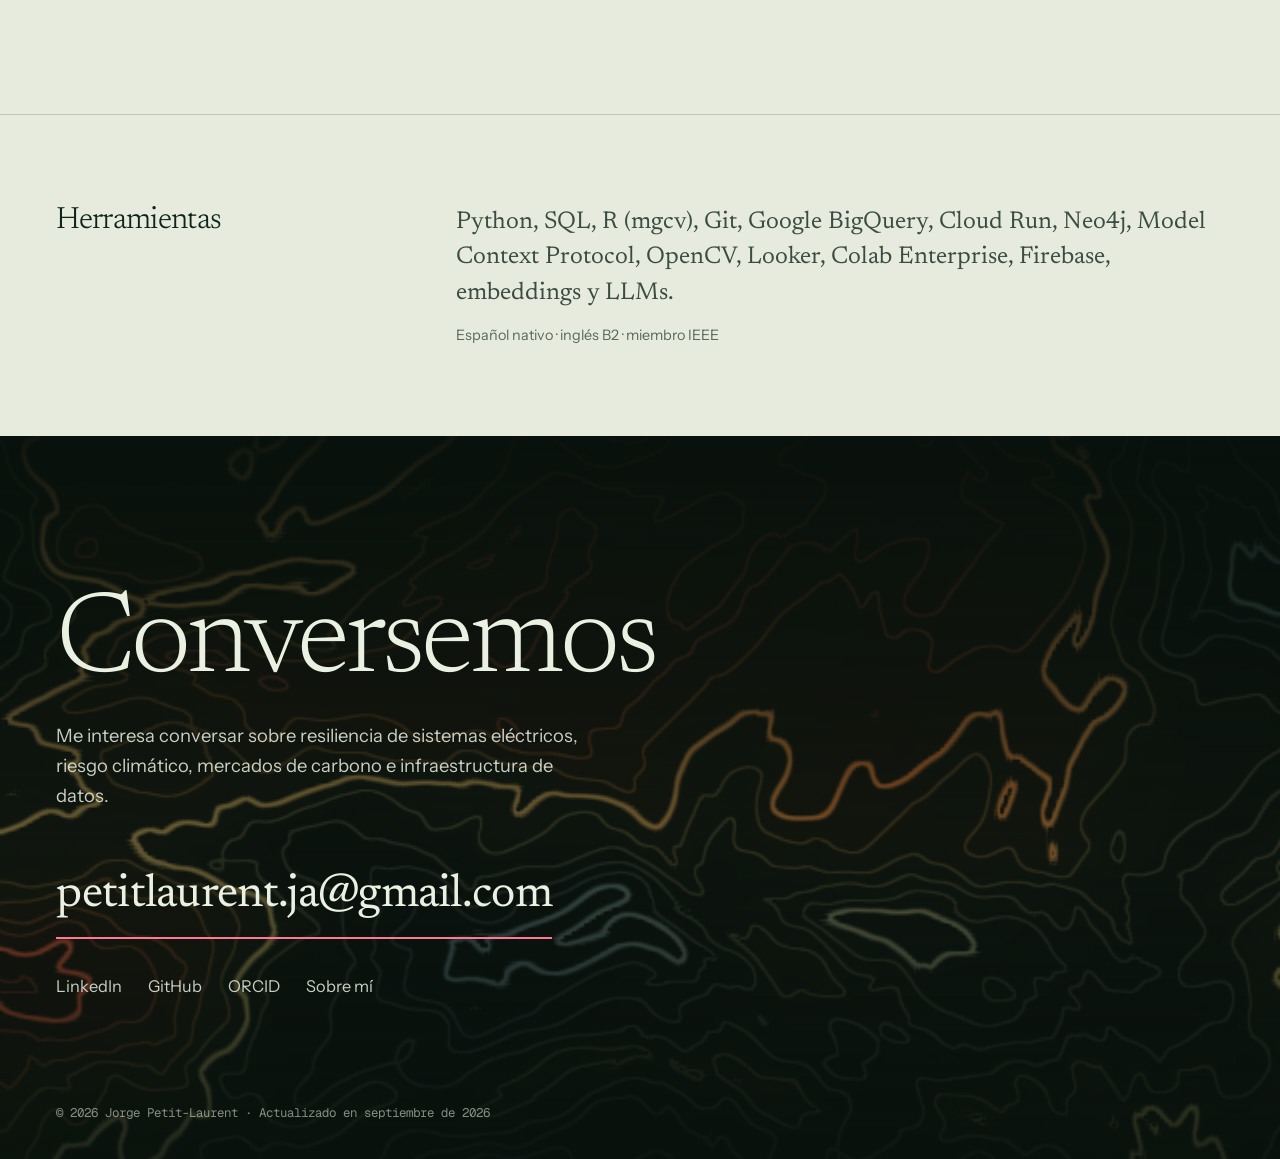
==== commit 292ddcf6: "Make the botanical edition the default at /; move the topographic edition to /clasico/ and redirect " ====
--- a/botanico/index.html
+++ b/botanico/index.html
@@ -2,523 +2,11 @@
 <html lang="es">
 <head>
 <meta charset="utf-8">
-<meta name="viewport" content="width=device-width, initial-scale=1">
-<title>Jorge Petit-Laurent · Energy Data Scientist</title>
-<meta name="description" content="Energy Data Scientist e ingeniero de la energía. Modelo cómo el calor extremo y las baterías cambian la red eléctrica de Chile. Investigación en olas de calor, mercados de carbono y datos del sistema eléctrico.">
-<meta property="og:title" content="Jorge Petit-Laurent · Energy Data Scientist">
-<meta property="og:description" content="Modelo cómo el calor extremo y las baterías cambian la red eléctrica de Chile.">
-<meta property="og:image" content="https://pinkypetit.github.io/assets/images/lisbon-talk.webp">
-<meta property="og:type" content="website">
-<meta name="twitter:card" content="summary_large_image">
-<meta name="theme-color" content="#ebe3d0">
+<title>Jorge Petit-Laurent</title>
 <meta name="robots" content="noindex">
-<link rel="icon" type="image/svg+xml" href="../assets/favicon.svg">
-<link rel="preload" href="../assets/fonts/newsreader.woff2" as="font" type="font/woff2" crossorigin>
-<link rel="preload" href="../assets/fonts/instrument-sans.woff2" as="font" type="font/woff2" crossorigin>
-<link rel="stylesheet" href="../css/styles.css">
-<link rel="stylesheet" href="botanico.css">
-<script>
-  (function(){ document.documentElement.classList.add("js"); try { if (localStorage.getItem("jpl-lang") === "en") document.documentElement.lang = "en"; } catch(e){} })();
-</script>
+<link rel="canonical" href="https://pinkypetit.github.io/">
+<meta http-equiv="refresh" content="0; url=../">
+<script>location.replace('../' + location.hash);</script>
 </head>
-<body>
-<!-- SVG Icon Symbols Sprite -->
-<svg style="display:none" aria-hidden="true">
-  <symbol id="icon-eeeic" viewBox="0 0 24 24">
-    <path class="a" style="stroke:var(--ic-a,currentColor)" fill="none" stroke-width="2" stroke-linecap="round" stroke-linejoin="round" d="M13 3l0 7l6 0l-8 11l0 -7l-6 0l8 -11" />
-  </symbol>
-
-  <symbol id="icon-calabria" viewBox="0 0 24 24">
-    <path class="a" d="M14.639 10.258l4.83 -1.294a2 2 0 1 1 1.035 3.863l-14.489 3.883l-4.45 -5.02l2.897 -.776l2.45 1.414l2.897 -.776l-3.743 -6.244l2.898 -.777l5.675 5.727" style="stroke:var(--ic-a,currentColor)" fill="none" stroke-width="2" stroke-linecap="round" stroke-linejoin="round" />
-    <path class="b" d="M3 21h18" style="stroke:var(--ic-b,currentColor)" fill="none" stroke-width="2" stroke-linecap="round" stroke-linejoin="round" />
-  </symbol>
-
-  <symbol id="icon-sherpas" viewBox="0 0 24 24">
-    <path class="a" fill="none" style="stroke:var(--ic-a,currentColor)" stroke-width="2" stroke-linecap="round" stroke-linejoin="round" d="M16 7h1a2 2 0 0 1 2 2v.5a.5 .5 0 0 0 .5 .5a.5 .5 0 0 1 .5 .5v3a.5 .5 0 0 1 -.5 .5a.5 .5 0 0 0 -.5 .5v.5a2 2 0 0 1 -2 2h-2" />
-    <path class="a" fill="none" style="stroke:var(--ic-a,currentColor)" stroke-width="2" stroke-linecap="round" stroke-linejoin="round" d="M8 7h-2a2 2 0 0 0 -2 2v6a2 2 0 0 0 2 2h1" />
-    <path class="b" fill="none" style="stroke:var(--ic-b,currentColor)" stroke-width="2" stroke-linecap="round" stroke-linejoin="round" d="M12 8l-2 4h3l-2 4" />
-  </symbol>
-
-  <symbol id="icon-thesis" viewBox="0 0 24 24">
-    <path class="a" style="stroke:var(--ic-a,currentColor)" fill="none" stroke-width="2" stroke-linecap="round" stroke-linejoin="round" d="M10 13.5a4 4 0 1 0 4 0v-8.5a2 2 0 0 0 -4 0v8.5" />
-    <path class="b" style="stroke:var(--ic-b,currentColor)" fill="none" stroke-width="2" stroke-linecap="round" stroke-linejoin="round" d="M10 9l4 0" />
-  </symbol>
-
-  <symbol id="icon-conference" viewBox="0 0 24 24">
-    <path class="a" style="stroke:var(--ic-a,currentColor)" fill="none" stroke-width="2" stroke-linecap="round" stroke-linejoin="round" d="M5 8h14l-.621 2.485a2 2 0 0 1 -1.94 1.515h-8.878a2 2 0 0 1 -1.94 -1.515l-.621 -2.485" />
-    <path class="a" style="stroke:var(--ic-a,currentColor)" fill="none" stroke-width="2" stroke-linecap="round" stroke-linejoin="round" d="M7 8v-2a3 3 0 0 1 3 -3" />
-    <path class="b" style="stroke:var(--ic-b,currentColor)" fill="none" stroke-width="2" stroke-linecap="round" stroke-linejoin="round" d="M8 12l1 9" />
-    <path class="b" style="stroke:var(--ic-b,currentColor)" fill="none" stroke-width="2" stroke-linecap="round" stroke-linejoin="round" d="M16 12l-1 9" />
-    <path class="b" style="stroke:var(--ic-b,currentColor)" fill="none" stroke-width="2" stroke-linecap="round" stroke-linejoin="round" d="M7 21h10" />
-  </symbol>
-
-  <symbol id="icon-ssrn" viewBox="0 0 24 24">
-    <path class="a" style="stroke:var(--ic-a,currentColor)" fill="none" stroke-width="2" stroke-linecap="round" stroke-linejoin="round" d="M4.28 14h15.44a1 1 0 0 0 .97 -1.243l-1.5 -6a1 1 0 0 0 -.97 -.757h-12.44a1 1 0 0 0 -.97 .757l-1.5 6a1 1 0 0 0 .97 1.243" />
-    <path class="a" style="stroke:var(--ic-a,currentColor)" fill="none" stroke-width="2" stroke-linecap="round" stroke-linejoin="round" d="M4 10h16" />
-    <path class="a" style="stroke:var(--ic-a,currentColor)" fill="none" stroke-width="2" stroke-linecap="round" stroke-linejoin="round" d="M10 6l-1 8" />
-    <path class="a" style="stroke:var(--ic-a,currentColor)" fill="none" stroke-width="2" stroke-linecap="round" stroke-linejoin="round" d="M14 6l1 8" />
-    <path class="b" style="stroke:var(--ic-b,currentColor)" fill="none" stroke-width="2" stroke-linecap="round" stroke-linejoin="round" d="M12 14v4" />
-    <path class="b" style="stroke:var(--ic-b,currentColor)" fill="none" stroke-width="2" stroke-linecap="round" stroke-linejoin="round" d="M7 18h10" />
-  </symbol>
-
-  <symbol id="icon-tid" viewBox="0 0 24 24">
-    <path class="b" style="stroke:var(--ic-b,currentColor)" fill="none" stroke-width="2" stroke-linecap="round" stroke-linejoin="round" d="M6 21l6 -5l6 5" />
-    <path class="b" style="stroke:var(--ic-b,currentColor)" fill="none" stroke-width="2" stroke-linecap="round" stroke-linejoin="round" d="M12 13v8" />
-    <path class="a" style="stroke:var(--ic-a,currentColor)" fill="none" stroke-width="2" stroke-linecap="round" stroke-linejoin="round" d="M3.294 13.678l.166 .281c.52 .88 1.624 1.265 2.605 .91l14.242 -5.165a1.023 1.023 0 0 0 .565 -1.456l-2.62 -4.705a1.087 1.087 0 0 0 -1.447 -.42l-.056 .032l-12.694 7.618c-1.02 .613 -1.357 1.897 -.76 2.905l-.001 0" />
-    <path class="a" style="stroke:var(--ic-a,currentColor)" fill="none" stroke-width="2" stroke-linecap="round" stroke-linejoin="round" d="M14 5l3 5.5" />
-  </symbol>
-
-  <symbol id="icon-pvcv" viewBox="0 0 24 24">
-    <path class="a" style="stroke:var(--ic-a,currentColor)" fill="none" stroke-width="2" stroke-linecap="round" stroke-linejoin="round" d="M13 20h-8a2 2 0 0 1 -2 -2v-9a2 2 0 0 1 2 -2h1a2 2 0 0 0 2 -2a1 1 0 0 1 1 -1h6a1 1 0 0 1 1 1a2 2 0 0 0 2 2h1a2 2 0 0 1 2 2v3.5" />
-    <path class="a" style="stroke:var(--ic-a,currentColor)" fill="none" stroke-width="2" stroke-linecap="round" stroke-linejoin="round" d="M9 13a3 3 0 1 0 6 0a3 3 0 0 0 -6 0" />
-    <path class="b" style="stroke:var(--ic-b,currentColor)" fill="none" stroke-width="2" stroke-linecap="round" stroke-linejoin="round" d="M19 16l-2 3h4l-2 3" />
-  </symbol>
-
-  <symbol id="icon-upenn" viewBox="0 0 24 24">
-    <path class="a" style="stroke:var(--ic-a,currentColor)" fill="none" stroke-width="2" stroke-linecap="round" stroke-linejoin="round" d="M3 12a9 9 0 1 0 18 0a9 9 0 0 0 -18 0" />
-    <path class="b" style="stroke:var(--ic-b,currentColor)" fill="none" stroke-width="2" stroke-linecap="round" stroke-linejoin="round" d="M3.6 9h16.8" />
-    <path class="b" style="stroke:var(--ic-b,currentColor)" fill="none" stroke-width="2" stroke-linecap="round" stroke-linejoin="round" d="M3.6 15h16.8" />
-    <path class="b" style="stroke:var(--ic-b,currentColor)" fill="none" stroke-width="2" stroke-linecap="round" stroke-linejoin="round" d="M11.5 3a17 17 0 0 0 0 18" />
-    <path class="b" style="stroke:var(--ic-b,currentColor)" fill="none" stroke-width="2" stroke-linecap="round" stroke-linejoin="round" d="M12.5 3a17 17 0 0 1 0 18" />
-  </symbol>
-
-  <symbol id="icon-naturecomms" viewBox="0 0 24 24">
-    <path class="a" style="stroke:var(--ic-a,currentColor)" fill="none" stroke-width="2" stroke-linecap="round" stroke-linejoin="round" d="M19 4v16h-12a2 2 0 0 1 -2 -2v-12a2 2 0 0 1 2 -2h12" />
-    <path class="b" style="stroke:var(--ic-b,currentColor)" fill="none" stroke-width="2" stroke-linecap="round" stroke-linejoin="round" d="M19 16h-12a2 2 0 0 0 -2 2" />
-    <path class="b" style="stroke:var(--ic-b,currentColor)" fill="none" stroke-width="2" stroke-linecap="round" stroke-linejoin="round" d="M9 8h6" />
-  </symbol>
-
-  <symbol id="icon-graduation" viewBox="0 0 24 24">
-    <path class="a" d="M22 9l-10 -4l-10 4l10 4l10 -4v6" style="stroke:var(--ic-a,currentColor)" fill="none" stroke-width="2" stroke-linecap="round" stroke-linejoin="round" />
-    <path class="b" d="M6 10.6v5.4a6 3 0 0 0 12 0v-5.4" style="stroke:var(--ic-b,currentColor)" fill="none" stroke-width="2" stroke-linecap="round" stroke-linejoin="round" />
-  </symbol>
-
-  <symbol id="icon-teaching" viewBox="0 0 24 24">
-    <path class="a" style="stroke:var(--ic-a,currentColor)" fill="none" stroke-width="2" stroke-linecap="round" stroke-linejoin="round" d="M8 19h-3a2 2 0 0 1 -2 -2v-10a2 2 0 0 1 2 -2h14a2 2 0 0 1 2 2v11a1 1 0 0 1 -1 1" />
-    <path class="b" style="stroke:var(--ic-b,currentColor)" fill="none" stroke-width="2" stroke-linecap="round" stroke-linejoin="round" d="M11 17a1 1 0 0 1 1 -1h4a1 1 0 0 1 1 1v1a1 1 0 0 1 -1 1h-4a1 1 0 0 1 -1 -1l0 -1" />
-  </symbol>
-
-  <symbol id="icon-acciona" viewBox="0 0 24 24">
-    <path class="a" style="stroke:var(--ic-a,currentColor)" fill="none" stroke-width="2" stroke-linecap="round" stroke-linejoin="round" d="M10 11a2 2 0 1 0 4 0a2 2 0 1 0 -4 0" />
-    <path class="a" style="stroke:var(--ic-a,currentColor)" fill="none" stroke-width="2" stroke-linecap="round" stroke-linejoin="round" d="M10 11v-2.573c0 -.18 .013 -.358 .04 -.536l.716 -4.828c.064 -.597 .597 -1.063 1.244 -1.063s1.18 .466 1.244 1.063l.716 4.828c.027 .178 .04 .357 .04 .536v2.573" />
-    <path class="a" style="stroke:var(--ic-a,currentColor)" fill="none" stroke-width="2" stroke-linecap="round" stroke-linejoin="round" d="M13.01 9.28l2.235 1.276c.156 .09 .305 .19 .446 .3l3.836 2.911c.487 .352 .624 1.04 .3 1.596c-.325 .556 -1 .782 -1.548 .541l-4.555 -1.68a3.624 3.624 0 0 1 -.486 -.231l-2.235 -1.277" />
-    <path class="a" style="stroke:var(--ic-a,currentColor)" fill="none" stroke-width="2" stroke-linecap="round" stroke-linejoin="round" d="M13 12.716l-2.236 1.277a3.624 3.624 0 0 1 -.485 .23l-4.555 1.681c-.551 .241 -1.223 .015 -1.548 -.54c-.324 -.557 -.187 -1.245 .3 -1.597l3.836 -2.91a3.41 3.41 0 0 1 .446 -.3l2.235 -1.277" />
-    <path class="b" style="stroke:var(--ic-b,currentColor)" fill="none" stroke-width="2" stroke-linecap="round" stroke-linejoin="round" d="M7 21h10" />
-    <path class="b" style="stroke:var(--ic-b,currentColor)" fill="none" stroke-width="2" stroke-linecap="round" stroke-linejoin="round" d="M10 21l1 -7" />
-    <path class="b" style="stroke:var(--ic-b,currentColor)" fill="none" stroke-width="2" stroke-linecap="round" stroke-linejoin="round" d="M13 14l1 7" />
-  </symbol>
-
-  <symbol id="icon-docongress" viewBox="0 0 24 24">
-    <path class="a" style="stroke:var(--ic-a,currentColor)" fill="none" stroke-width="2" stroke-linecap="round" stroke-linejoin="round" d="M3 4l18 0" />
-    <path class="a" style="stroke:var(--ic-a,currentColor)" fill="none" stroke-width="2" stroke-linecap="round" stroke-linejoin="round" d="M4 4v10a2 2 0 0 0 2 2h12a2 2 0 0 0 2 -2v-10" />
-    <path class="a" style="stroke:var(--ic-a,currentColor)" fill="none" stroke-width="2" stroke-linecap="round" stroke-linejoin="round" d="M12 16l0 4" />
-    <path class="a" style="stroke:var(--ic-a,currentColor)" fill="none" stroke-width="2" stroke-linecap="round" stroke-linejoin="round" d="M9 20l6 0" />
-    <path class="b" style="stroke:var(--ic-b,currentColor)" fill="none" stroke-width="2" stroke-linecap="round" stroke-linejoin="round" d="M8 12l3 -3l2 2l3 -3" />
-  </symbol>
-
-  <symbol id="icon-uaifeature" viewBox="0 0 24 24">
-    <path class="a" style="stroke:var(--ic-a,currentColor)" fill="none" stroke-width="2" stroke-linecap="round" stroke-linejoin="round" d="M14.468 10a4 4 0 1 0 -5.466 5.46" />
-    <path class="a" style="stroke:var(--ic-a,currentColor)" fill="none" stroke-width="2" stroke-linecap="round" stroke-linejoin="round" d="M2 12h1" />
-    <path class="a" style="stroke:var(--ic-a,currentColor)" fill="none" stroke-width="2" stroke-linecap="round" stroke-linejoin="round" d="M11 3v1" />
-    <path class="a" style="stroke:var(--ic-a,currentColor)" fill="none" stroke-width="2" stroke-linecap="round" stroke-linejoin="round" d="M11 20v1" />
-    <path class="a" style="stroke:var(--ic-a,currentColor)" fill="none" stroke-width="2" stroke-linecap="round" stroke-linejoin="round" d="M4.6 5.6l.7 .7" />
-    <path class="a" style="stroke:var(--ic-a,currentColor)" fill="none" stroke-width="2" stroke-linecap="round" stroke-linejoin="round" d="M17.4 5.6l-.7 .7" />
-    <path class="a" style="stroke:var(--ic-a,currentColor)" fill="none" stroke-width="2" stroke-linecap="round" stroke-linejoin="round" d="M5.3 17.7l-.7 .7" />
-    <path class="b" style="stroke:var(--ic-b,currentColor)" fill="none" stroke-width="2" stroke-linecap="round" stroke-linejoin="round" d="M15 13h5a2 2 0 1 0 0 -4" />
-    <path class="b" style="stroke:var(--ic-b,currentColor)" fill="none" stroke-width="2" stroke-linecap="round" stroke-linejoin="round" d="M12 16h5.714l.253 0a2 2 0 0 1 2.033 2a2 2 0 0 1 -2 2h-.286" />
-  </symbol>
-
-  <symbol id="icon-nature" viewBox="0 0 24 24">
-    <path class="b" d="M5 21c.5 -4.5 2.5 -8 7 -10" style="stroke:var(--ic-b,currentColor)" fill="none" stroke-width="2" stroke-linecap="round" stroke-linejoin="round" />
-    <path class="a" d="M9 18c6.218 0 10.5 -3.288 11 -12v-2h-4.014c-9 0 -11.986 4 -12 9c0 1 0 3 2 5h3l.014 0" style="stroke:var(--ic-a,currentColor)" fill="none" stroke-width="2" stroke-linecap="round" stroke-linejoin="round" />
-  </symbol>
-
-  <symbol id="icon-amigo" viewBox="0 0 24 24">
-    <path class="a" style="stroke:var(--ic-a,currentColor)" fill="none" stroke-width="2" stroke-linecap="round" stroke-linejoin="round" d="M15 12.9a5 5 0 1 0 -3.902 -3.9" />
-    <path class="b" style="stroke:var(--ic-b,currentColor)" fill="none" stroke-width="2" stroke-linecap="round" stroke-linejoin="round" d="M15 12.9l-3.902 -3.899l-7.513 8.584a2 2 0 1 0 2.827 2.83l8.588 -7.515" />
-  </symbol>
-
-  <symbol id="icon-hackathon" viewBox="0 0 24 24">
-    <path class="a" style="stroke:var(--ic-a,currentColor)" fill="none" stroke-width="2" stroke-linecap="round" stroke-linejoin="round" d="M8 21l8 0" />
-    <path class="a" style="stroke:var(--ic-a,currentColor)" fill="none" stroke-width="2" stroke-linecap="round" stroke-linejoin="round" d="M12 17l0 4" />
-    <path class="a" style="stroke:var(--ic-a,currentColor)" fill="none" stroke-width="2" stroke-linecap="round" stroke-linejoin="round" d="M7 4l10 0" />
-    <path class="a" style="stroke:var(--ic-a,currentColor)" fill="none" stroke-width="2" stroke-linecap="round" stroke-linejoin="round" d="M17 4v8a5 5 0 0 1 -10 0v-8" />
-    <path class="b" style="stroke:var(--ic-b,currentColor)" fill="none" stroke-width="2" stroke-linecap="round" stroke-linejoin="round" d="M3 9a2 2 0 1 0 4 0a2 2 0 1 0 -4 0" />
-    <path class="b" style="stroke:var(--ic-b,currentColor)" fill="none" stroke-width="2" stroke-linecap="round" stroke-linejoin="round" d="M17 9a2 2 0 1 0 4 0a2 2 0 1 0 -4 0" />
-  </symbol>
-
-  <symbol id="icon-atamostec" viewBox="0 0 24 24">
-    <path class="a" style="stroke:var(--ic-a,currentColor)" fill="none" stroke-width="2" stroke-linecap="round" stroke-linejoin="round" d="M8 12a4 4 0 1 0 8 0a4 4 0 1 0 -8 0" />
-    <path class="b" style="stroke:var(--ic-b,currentColor)" fill="none" stroke-width="2" stroke-linecap="round" stroke-linejoin="round" d="M3 12h1m8 -9v1m8 8h1m-9 8v1m-6.4 -15.4l.7 .7m12.1 -.7l-.7 .7m0 11.4l.7 .7m-12.1 -.7l-.7 .7" />
-  </symbol>
-</svg>
-
-
-<a class="skip-link" href="#main" data-i18n="skip">Saltar al contenido</a>
-
-<header class="bar" id="bar">
-  <a class="bar-mark" href="#top" aria-label="Jorge Petit-Laurent">JPL</a>
-  <nav class="bar-nav" aria-label="Secciones">
-    <a href="#trabajo" data-i18n="nav.now">Trabajo</a>
-    <a href="#investigacion" data-i18n="nav.research">Investigación</a>
-    <a href="#titulacion" data-i18n="nav.degrees">Titulación</a>
-    <a href="#publicaciones" data-i18n="nav.pubs">Publicaciones</a>
-    <a href="#ruta" data-i18n="nav.route">Ruta</a>
-    <a href="#archivo" data-i18n="nav.archive">Archivo</a>
-    <button type="button" class="nav-btn" data-open="about" data-i18n="nav.about">Sobre mí</button>
-    <a href="#contacto" data-i18n="nav.contact">Contacto</a>
-  </nav>
-  <div class="bar-tools">
-    <button class="lang-toggle" id="langToggle" type="button" aria-pressed="false" title="Español / English">
-      <span class="lang-flip"><span class="lang-flip-inner">
-        <span class="lang-face lang-face--front" aria-hidden="true"><svg viewBox="0 0 30 20" preserveAspectRatio="xMidYMid slice"><rect width="30" height="20" fill="#fff"/><rect y="10" width="30" height="10" fill="#D52B1E"/><rect width="12" height="10" fill="#0039A6"/><polygon fill="#fff" points="6,2.6 7.1,5.9 10.6,5.9 7.8,7.9 8.9,11.2 6,9.2 3.1,11.2 4.2,7.9 1.4,5.9 4.9,5.9"/></svg></span>
-        <span class="lang-face lang-face--back" aria-hidden="true"><svg viewBox="0 0 30 20" preserveAspectRatio="xMidYMid slice"><rect width="30" height="20" fill="#00247D"/><path d="M0,0 L30,20 M30,0 L0,20" stroke="#fff" stroke-width="4"/><path d="M0,0 L30,20 M30,0 L0,20" stroke="#CF142B" stroke-width="1.6"/><path d="M15,0 V20 M0,10 H30" stroke="#fff" stroke-width="6.6"/><path d="M15,0 V20 M0,10 H30" stroke="#CF142B" stroke-width="4"/></svg></span>
-      </span></span>
-      <span data-i18n="lang">Español</span>
-    </button>
-  </div>
-  <div class="bar-progress" id="barProgress" aria-hidden="true"></div>
-</header>
-
-<main id="main">
-
-<!-- ============ TELÓN DE APERTURA ============ -->
-<section class="curtain" id="top" data-curtain="open" aria-label="Presentación">
-  <div class="plate" aria-hidden="true">
-    <div class="plants"></div>
-    <p class="plate-cap"><span class="pc-a">Claudio Gay<em>, <span data-i18n="bot.atlas">Atlas de la historia física y política de Chile</span></em></span><span class="pc-n" data-i18n="bot.plate1">Lám. I</span></p>
-  </div>
-  <div class="panels">
-    <div class="panel" id="c-name"><div class="cart cart--name">
-      <p class="hero-role" data-i18n="hero.role">Energy Data Scientist</p>
-      <h1 class="hero-name">Jorge Petit&#8209;Laurent</h1>
-      <div class="orn orn--s" aria-hidden="true"><svg viewBox="0 0 240 40" aria-hidden="true" focusable="false"><g><path class="st" pathLength="1" d="M112 20C99 13 88 27 71 20S47 15 34 21"/><g transform="translate(100 18) rotate(-150)"><path class="lf" style="--d:.55s" d="M0 0C3-4.2 9-4.6 13 0C9 4.6 3 4.2 0 0Z"/></g><g transform="translate(85 22) rotate(150)"><path class="lf" style="--d:.72s" d="M0 0C3-4.2 9-4.6 13 0C9 4.6 3 4.2 0 0Z"/></g><g transform="translate(56 16) rotate(-155)"><path class="lf" style="--d:.9s" d="M0 0C2.4-3.4 7.2-3.7 10.4 0C7.2 3.7 2.4 3.4 0 0Z"/></g><g transform="translate(44.5 17) rotate(160)"><path class="lf" style="--d:1.05s" d="M0 0C2.4-3.4 7.2-3.7 10.4 0C7.2 3.7 2.4 3.4 0 0Z"/></g><circle class="bd" style="--d:1.2s" cx="34" cy="21" r="1.8"/></g><g transform="translate(240 0) scale(-1 1)"><path class="st" pathLength="1" d="M112 20C99 13 88 27 71 20S47 15 34 21"/><g transform="translate(100 18) rotate(-150)"><path class="lf" style="--d:.55s" d="M0 0C3-4.2 9-4.6 13 0C9 4.6 3 4.2 0 0Z"/></g><g transform="translate(85 22) rotate(150)"><path class="lf" style="--d:.72s" d="M0 0C3-4.2 9-4.6 13 0C9 4.6 3 4.2 0 0Z"/></g><g transform="translate(56 16) rotate(-155)"><path class="lf" style="--d:.9s" d="M0 0C2.4-3.4 7.2-3.7 10.4 0C7.2 3.7 2.4 3.4 0 0Z"/></g><g transform="translate(44.5 17) rotate(160)"><path class="lf" style="--d:1.05s" d="M0 0C2.4-3.4 7.2-3.7 10.4 0C7.2 3.7 2.4 3.4 0 0Z"/></g><circle class="bd" style="--d:1.2s" cx="34" cy="21" r="1.8"/></g><g class="fl"><ellipse cx="120" cy="14.4" rx="2.9" ry="4.5" transform="rotate(0 120 20)"/><ellipse cx="120" cy="14.4" rx="2.9" ry="4.5" transform="rotate(72 120 20)"/><ellipse cx="120" cy="14.4" rx="2.9" ry="4.5" transform="rotate(144 120 20)"/><ellipse cx="120" cy="14.4" rx="2.9" ry="4.5" transform="rotate(216 120 20)"/><ellipse cx="120" cy="14.4" rx="2.9" ry="4.5" transform="rotate(288 120 20)"/></g><circle class="fc" cx="120" cy="20" r="1.9"/></svg></div>
-      <p class="hero-lede" data-i18n="hero.lede">Modelo cómo el calor extremo y las baterías cambian la red eléctrica de Chile.</p>
-      <img class="sprig sprig--bl" src="lam/f41-s.webp" alt="" aria-hidden="true" decoding="async">
-      <img class="sprig sprig--tr" src="lam/f12-s.webp" alt="" aria-hidden="true" decoding="async">
-      <img class="sprig sprig--br" src="lam/f44-s.webp" alt="" aria-hidden="true" decoding="async">
-      <p class="hint"><span data-i18n="bot.hint">Desplázate para abrir el follaje</span><span class="cue" aria-hidden="true"></span></p>
-    </div></div>
-    <div class="panel" id="c-key"><div class="cart">
-      <ul class="ledger">
-        <li><a href="#trabajo" data-i18n="hero.l1">En Sherpas, datos para mercados de carbono y baterías</a></li>
-        <li><a href="#titulacion" data-i18n="hero.l2">Magíster en Ciencia de Datos, tesis con nota 7,0</a></li>
-        <li><a href="#investigacion" data-i18n="hero.l3">Publicado en el International Journal of Climatology, 2026</a></li>
-      </ul>
-    </div></div>
-  </div>
-</section>
-
-<!-- ============ TRABAJO / SHERPAS ============ -->
-<section class="sec now" id="trabajo" aria-labelledby="nowH">
-  <div class="wrap grid">
-    <figure class="spec" aria-hidden="true"><div class="gr"><img src="lam/f12-l.webp" width="731" height="1028" alt="" loading="lazy" decoding="async"></div><figcaption data-i18n="bot.s1">Lám. 58</figcaption></figure>
-    <header class="now-head">
-      <p class="meta" data-i18n="now.meta">Sherpas Group SpA · Energy Data Scientist · junio 2025 a hoy · remoto</p>
-      <h2 class="sec-h sec-h--xl" id="nowH" data-i18n="now.h">Fundé el área de datos de una consultora de mercados de carbono. Hoy sus modelos respaldan un portafolio de baterías de más de 1 GW en Chile.</h2>
-      <ul class="contact-line">
-        <li><a href="https://github.com/sheraspetitlaurent" target="_blank" rel="noopener noreferrer"><span data-i18n="now.gh">GitHub de Sherpas</span></a></li>
-        <li><a href="mailto:jorge@sherpas.net">jorge@sherpas.net</a></li>
-        <li><button class="link-btn" type="button" data-open="sherpas"><span data-i18n="now.more">Ver detalle e hitos</span></button></li>
-      </ul>
-    </header>
-    <div class="work-list">
-      <details>
-        <summary><h3 data-i18n="now.i1.h">Metodología de reducción de emisiones para baterías (Artículo 6.2)</h3></summary>
-        <div class="d-body"><p data-i18n="now.i1.p">La diseñé y programé en Python y SQL. El modelo simula hora a hora y unidad por unidad el despacho económico del SEN sobre el orden de mérito real, con el costo marginal nodal en cada barra y la carga desde vertimiento renovable.</p>
-        <p class="tags"><span>Python</span><span>SQL</span><span>Artículo 6.2</span></p></div>
-      </details>
-      <details>
-        <summary><h3 data-i18n="now.i2.h">De un proceso manual en Excel a un pipeline auditable</h3></summary>
-        <div class="d-body"><p data-i18n="now.i2.p">Convertí un proceso lento y propenso a errores en uno automatizado y reproducible, con control de versiones en Git y pruebas automáticas. Hoy sostiene la evaluación ex-ante y ex-post de un portafolio de más de 1 GW de proyectos.</p>
-        <p class="tags"><span>Git</span><span>Tests</span></p></div>
-      </details>
-      <details>
-        <summary><h3 data-i18n="now.i3.h">Validación ante verificadores y reguladores</h3></summary>
-        <div class="d-body"><p data-i18n="now.i3.p">Defendí la integridad técnica del modelo ante verificadores independientes, el programa suizo KliK/FOEN y las autoridades ambientales chilenas, con informes de arquitectura de datos, respuestas a hallazgos y anexos técnicos de factor de emisión.</p></div>
-      </details>
-      <details>
-        <summary><h3 data-i18n="now.i4.h">Una plataforma de datos FAIR del sistema eléctrico</h3></summary>
-        <div class="d-body"><p data-i18n="now.i4.p">Integra al Coordinador Eléctrico Nacional (SIP, Infotécnica, PLABACOM), la Comisión Nacional de Energía y la Dirección General de Aguas en una sola topología física de unidad, central, barra y subestación. Los nombres de activos se concilian con fuzzy matching, embeddings y LLMs, y encima hay indicadores certificados de vertimiento, arbitraje de baterías, congestión de transmisión y servicios complementarios.</p>
-        <p class="tags"><span>BigQuery</span><span>Cloud Run</span><span>Neo4j</span></p></div>
-      </details>
-      <details>
-        <summary><h3 data-i18n="now.i5.h">Un analista en lenguaje natural para el sistema</h3></summary>
-        <div class="d-body"><p data-i18n="now.i5.p">Un agente en producción, servido con un servidor Model Context Protocol (MCP) en Google Cloud Run. Responde con métricas certificadas y cita su fuente. El equipo lo usa en proyectos de clientes, por ejemplo para calcular el factor de emisión de la red de un parque eólico.</p>
-        <p class="tags"><span>MCP</span><span>LLM</span></p></div>
-      </details>
-      <details>
-        <summary><h3 data-i18n="now.i6.h">MRV y renovación del período de acreditación de un parque eólico</h3></summary>
-        <div class="d-body"><p data-i18n="now.i6.p">Lidero el MRV y la renovación del período de acreditación de un parque eólico de 33 MW bajo el estándar Cercarbono, con la metodología ACM0002 y TOOL07. Validé la serie de generación del Coordinador, concilié la medición de la central con la del Coordinador y asesoro en lo técnico ante el verificador. También construí dashboards en Looker, Colab Enterprise y Firebase para validadores, autoridades y clientes.</p>
-        <p class="tags"><span>Cercarbono</span><span>ACM0002</span><span>Looker</span></p></div>
-      </details>
-    </div>
-  </div>
-</section>
-
-<div class="orn" aria-hidden="true"><svg viewBox="0 0 240 40" aria-hidden="true" focusable="false"><g><path class="st" pathLength="1" d="M112 20C99 13 88 27 71 20S47 15 34 21"/><g transform="translate(100 18) rotate(-150)"><path class="lf" style="--d:.55s" d="M0 0C3-4.2 9-4.6 13 0C9 4.6 3 4.2 0 0Z"/></g><g transform="translate(85 22) rotate(150)"><path class="lf" style="--d:.72s" d="M0 0C3-4.2 9-4.6 13 0C9 4.6 3 4.2 0 0Z"/></g><g transform="translate(56 16) rotate(-155)"><path class="lf" style="--d:.9s" d="M0 0C2.4-3.4 7.2-3.7 10.4 0C7.2 3.7 2.4 3.4 0 0Z"/></g><g transform="translate(44.5 17) rotate(160)"><path class="lf" style="--d:1.05s" d="M0 0C2.4-3.4 7.2-3.7 10.4 0C7.2 3.7 2.4 3.4 0 0Z"/></g><circle class="bd" style="--d:1.2s" cx="34" cy="21" r="1.8"/></g><g transform="translate(240 0) scale(-1 1)"><path class="st" pathLength="1" d="M112 20C99 13 88 27 71 20S47 15 34 21"/><g transform="translate(100 18) rotate(-150)"><path class="lf" style="--d:.55s" d="M0 0C3-4.2 9-4.6 13 0C9 4.6 3 4.2 0 0Z"/></g><g transform="translate(85 22) rotate(150)"><path class="lf" style="--d:.72s" d="M0 0C3-4.2 9-4.6 13 0C9 4.6 3 4.2 0 0Z"/></g><g transform="translate(56 16) rotate(-155)"><path class="lf" style="--d:.9s" d="M0 0C2.4-3.4 7.2-3.7 10.4 0C7.2 3.7 2.4 3.4 0 0Z"/></g><g transform="translate(44.5 17) rotate(160)"><path class="lf" style="--d:1.05s" d="M0 0C2.4-3.4 7.2-3.7 10.4 0C7.2 3.7 2.4 3.4 0 0Z"/></g><circle class="bd" style="--d:1.2s" cx="34" cy="21" r="1.8"/></g><g class="fl"><ellipse cx="120" cy="14.4" rx="2.9" ry="4.5" transform="rotate(0 120 20)"/><ellipse cx="120" cy="14.4" rx="2.9" ry="4.5" transform="rotate(72 120 20)"/><ellipse cx="120" cy="14.4" rx="2.9" ry="4.5" transform="rotate(144 120 20)"/><ellipse cx="120" cy="14.4" rx="2.9" ry="4.5" transform="rotate(216 120 20)"/><ellipse cx="120" cy="14.4" rx="2.9" ry="4.5" transform="rotate(288 120 20)"/></g><circle class="fc" cx="120" cy="20" r="1.9"/></svg></div>
-
-<!-- ============ INVESTIGACIÓN ============ -->
-<section class="sec research" id="investigacion" aria-labelledby="resH">
-  <div class="wrap">
-    <figure class="spec" aria-hidden="true"><div class="gr"><img src="lam/f00-l.webp" width="796" height="1028" alt="" loading="lazy" decoding="async"></div><figcaption data-i18n="bot.s2">Lám. 68</figcaption></figure>
-    <header class="sec-head">
-      <h2 class="sec-h sec-h--xl" id="resH" data-i18n="res.h">Olas de calor y la red eléctrica de Chile</h2>
-      <p class="lede" data-i18n="res.p">La pregunta detrás de mi tesis, mis papers y la mayoría de mis charlas: qué le pasa a un sistema eléctrico diseñado para un clima cuando el clima cambia.</p>
-    </header>
-
-    <div class="res-grid">
-      <article class="res-paper">
-        <figure class="leaf">
-          <img src="../assets/images/paper-fig10.webp" width="1400" height="1297" loading="lazy" alt="Tres mapas de Chile continental, de 18° S a 45° S, con el riesgo relativo de olas de calor en intensidad, duración y magnitud. El riesgo es mayor, en rojo oscuro, en el norte y en el valle central.">
-          <figcaption data-i18n="res.paper.fig">Figura 10 del artículo: cuántas veces más frecuente se vuelve la ola de calor que antes ocurría una vez al año (2050–2080 frente a 1980–2010).</figcaption>
-        </figure>
-        <div class="res-paper-txt">
-          <p class="meta" data-i18n="res.paper.k">Publicado · 2026</p>
-          <h3 class="res-title" data-i18n="res.paper.t">The future of atmospheric heatwaves in Chile projected by a regional climate model</h3>
-          <p class="cite"><span data-i18n="res.paper.a">Petit-Laurent, J., Martínez-Villalobos, C., Goubanova, K., Chadwick, C. y Nabat, P.</span> <em data-i18n="res.paper.v">International Journal of Climatology</em>.</p>
-          <p data-i18n="res.paper.p">Con un modelo climático regional de 12,5 km, el artículo cuantifica cómo cambian la duración, intensidad y magnitud de las olas de calor en Chile. Las más extremas crecen mucho más que las moderadas, sobre todo en el norte y en el valle central.</p>
-          <p class="actions">
-            <a class="btn" href="https://doi.org/10.1002/joc.70567" target="_blank" rel="noopener noreferrer"><span data-i18n="res.paper.cta">Leer el artículo</span></a>
-            <button class="link-btn toggle" type="button" data-toggle="paperExt" aria-expanded="false" aria-controls="paperExt"><span data-i18n="res.paper.cta2">Abstract extendido</span></button>
-          </p>
-          <p class="doi mono">doi.org/10.1002/joc.70567</p>
-        </div>
-        <div class="ext" id="paperExt" hidden>
-          <div class="ext-col">
-            <h4 data-i18n="ext.a.h">Qué hice</h4>
-            <p data-i18n="ext.a.p">Usé el modelo climático regional CNRM-ALADIN (12,5 km de resolución y 91 niveles verticales) para proyectar las olas de calor en Chile durante este siglo, bajo dos escenarios de altas emisiones: SSP5-8.5 como escenario principal y SSP3-7.0 en el material suplementario. Corregí el sesgo de las temperaturas con mapeo cuantílico no sesgado (UQM) contra el producto observacional CR2MET, y analicé además las temporadas cálida y fría en La Serena, Santiago y Concepción.</p>
-            <h4 data-i18n="ext.b.h">Cómo cambia Santiago</h4>
-            <ul>
-              <li data-i18n="ext.b.1">La temporada cálida se extiende desde fines de noviembre hasta comienzos de abril hacia 2080, un aumento de 90 %. El período de olas de calor crece 7,8 días por década y cubriría más de seis meses, mientras la temporada fría tiende a desaparecer.</li>
-              <li data-i18n="ext.b.2">Entre 2050–2080 y 1980–2010 la frecuencia de olas de calor sube 32 %. Las más largas superan los 50 días, son hasta 3 °C más intensas y su magnitud es 120 % mayor.</li>
-              <li data-i18n="ext.b.3">La ola más intensa de cada año sería 18 % más intensa y de 2,8 veces la magnitud. Los eventos que superan el máximo anual histórico ocurrirían de 6 a 8 veces más seguido.</li>
-            </ul>
-          </div>
-          <div class="ext-col">
-            <h4 data-i18n="ext.c.h">El riesgo en todo el país (Figura 10)</h4>
-            <p data-i18n="ext.c.p">Los mapas muestran cuántas veces más frecuente se vuelve el evento típico anual del clima histórico. Duración y magnitud aumentan más que la intensidad. Hay un punto crítico en el valle central, alrededor de 40,5° S y 34,5° S, con riesgo relativo cercano a 10 en intensidad y superior a 17 en magnitud y duración.</p>
-            <ul>
-              <li data-i18n="ext.c.1">Las olas de calor de 10 días o más serían unas 54, 21 y 12 veces más frecuentes en Concepción, Santiago y La Serena.</li>
-              <li data-i18n="ext.c.2">Olas de calor tan severas como las de las temporadas de incendios de 2012, 2016/17 y 2019 serían de 3 a 6 veces más frecuentes.</li>
-            </ul>
-            <h4 data-i18n="ext.d.h">Alcance y límites</h4>
-            <p data-i18n="ext.d.p">Es un solo modelo regional forzado por un solo modelo global, así que no recoge toda la incertidumbre: los resultados sirven como prueba de estrés para escenarios de altas emisiones. Con ambos escenarios, la respuesta es casi idéntica cuando se compara con el calentamiento regional.</p>
-          </div>
-        </div>
-      </article>
-
-      <article class="res-lisbon">
-        <figure class="leaf leaf--alt">
-          <img src="../assets/images/lisbon-talk.webp" width="1000" height="748" loading="lazy" alt="Presentando en el IEEE EEEIC 2026 en Lisboa, frente a una diapositiva con curvas de respuesta térmica por macrozona.">
-        </figure>
-        <p class="meta" data-i18n="res.lis.k">Presentación oral · Lisboa, 29 de junio de 2026</p>
-        <h3 class="res-title res-title--s" data-i18n="res.lis.t">Vulnerabilidad de la red chilena a olas de calor a nivel de subestación</h3>
-        <p data-i18n="res.lis.p">Presentado en el 26° IEEE EEEIC & I&CPS Europe, junto a Cristian Martínez-Villalobos y Katerina Goubanova (CEAZA).</p>
-        <button class="link-btn" type="button" data-open="eeeic"><span data-i18n="res.lis.cta">Ver fotos y programa</span></button>
-      </article>
-
-      <article class="res-thesis">
-        <p class="meta" data-i18n="res.th.k">Tesis de magíster · defendida en agosto de 2026 · nota 7,0</p>
-        <h3 class="res-title res-title--s" data-i18n="res.th.t">Efectos de las olas de calor en la demanda eléctrica en Chile bajo cambio climático</h3>
-        <p data-i18n="res.th.p">El resultado de la tesis es un mapa de dónde la red es sensible al calor, no un promedio nacional.</p>
-        <p class="actions">
-          <button class="link-btn toggle" type="button" data-toggle="thesisFacts" aria-expanded="false" aria-controls="thesisFacts"><span data-i18n="res.th.cta">Ver método y resultados</span></button>
-          <button class="link-btn" type="button" data-open="thesis"><span data-i18n="res.th.cta2">Financiamiento</span></button>
-        </p>
-        <ul class="facts" id="thesisFacts" hidden>
-          <li data-i18n="res.th.f1">397 subestaciones, proyecciones climáticas horarias a 12,5 km y retiros de energía por barra y cliente entre 2017 y 2025.</li>
-          <li data-i18n="res.th.f2">2.529 modelos aditivos generalizados ajustados en R (mgcv) en el clúster HPC de la facultad.</li>
-          <li data-i18n="res.th.f3">La respuesta térmica de la demanda difiere entre macrozonas y entre clientes regulados y libres.</li>
-          <li data-i18n="res.th.f4">El impacto del cambio climático se concentra en eventos extremos y en el Norte Grande, algo que un agregado nacional no muestra.</li>
-        </ul>
-        <div class="res-calabria">
-          <p class="meta" data-i18n="res.cal.k">Ene a mar de 2026 · Italia</p>
-          <h3 class="res-title res-title--xs" data-i18n="res.cal.t">Estadía de investigación en la Universidad de Calabria</h3>
-          <button class="link-btn" type="button" data-open="calabria"><span data-i18n="res.cal.cta">Leer más</span></button>
-        </div>
-      </article>
-    </div>
-  </div>
-</section>
-
-<!-- ============ TITULACIÓN ============ -->
-<section class="sec degrees" id="titulacion" aria-labelledby="degH">
-  <div class="wrap deg-grid">
-    <div class="deg-txt">
-      <h2 class="sec-h sec-h--xl" id="degH" data-i18n="deg.h">Tres títulos, una tesis, todos con nota 7,0</h2>
-      <p class="lede" data-i18n="deg.p">En agosto de 2026 defendí una sola tesis para tres títulos en la Universidad Adolfo Ibáñez.</p>
-      <ul class="diplomas">
-        <li><h3 data-i18n="deg.1.h">Ingeniería Civil en Energía</h3><p class="mono" data-i18n="deg.1.m">2021 a 2025 · nota final 6,40 / 7,0</p></li>
-        <li><h3 data-i18n="deg.2.h">Ingeniería Civil Industrial</h3><p class="mono" data-i18n="deg.2.m">Doble titulación con Ingeniería en Energía</p></li>
-        <li><h3 data-i18n="deg.3.h">Magíster en Ciencia de Datos</h3><p class="mono" data-i18n="deg.3.m">2025 a 2026 · nota final 6,51 / 7,0</p></li>
-      </ul>
-      <button class="btn btn--light" type="button" data-open="defense"><span data-i18n="deg.cta">Fotos y detalle</span></button>
-    </div>
-    <div class="deg-photos">
-      <figure class="leaf deg-p1"><img src="../assets/images/defense-family.webp" width="1000" height="1333" loading="lazy" alt="Con mi profesor guía y mi familia junto a un puente de madera, después de la defensa, con un ramo de flores."><figcaption data-i18n="deg.cap1">Con mi profesor guía y mi familia después de la defensa.</figcaption></figure>
-      <figure class="leaf leaf--alt deg-p2"><img src="../assets/images/defense-bottles.webp" width="1000" height="1333" loading="lazy" alt="Tres botellas de espumante etiquetadas con Ingeniería en Energía, Ciencia de Datos e Ingeniería Industrial, sobre la mesa de la sala de defensa."><figcaption data-i18n="deg.cap2">Tres botellas, una por título.</figcaption></figure>
-    </div>
-  </div>
-</section>
-
-<!-- ============ PUBLICACIONES ============ -->
-<section class="sec pubs" id="publicaciones" aria-labelledby="pubH">
-  <div class="wrap">
-    <h2 class="sec-h" id="pubH" data-i18n="pubs.h">Publicaciones y charlas</h2>
-    <div class="pubs-cols">
-      <div>
-        <h3 class="col-h" data-i18n="pubs.papers">Artículos</h3>
-        <ul class="rows">
-          <li><span class="row-y mono">2026</span><div><a href="https://doi.org/10.1002/joc.70567" target="_blank" rel="noopener noreferrer" data-i18n="pubs.t1">The future of atmospheric heatwaves in Chile projected by a regional climate model</a><p class="small"><em>International Journal of Climatology</em> · <span class="mono">doi:10.1002/joc.70567</span></p></div><span class="row-k" data-i18n="pubs.article">Artículo</span></li>
-          <li><span class="row-y mono">2026</span><div><a href="https://www.eeeic.net/EEEIC%20Downloads/EEEIC2026_Program_R1.pdf" target="_blank" rel="noopener noreferrer" data-i18n="pubs.t2">Substation-level heat-wave vulnerability of the Chilean grid under global warming</a><p class="small">2026 IEEE EEEIC / I&amp;CPS Europe, Lisboa</p></div><span class="row-k" data-i18n="pubs.conf">Paper de congreso</span></li>
-          <li><span class="row-y mono">2025</span><div><a href="https://ssrn.com/abstract=6333508" target="_blank" rel="noopener noreferrer" data-i18n="pubs.t3">Daylight photoluminescence imaging of PV modules under power curtailment and background mismatch</a><p class="small" data-i18n="pubs.t3v">Preprint en SSRN, coautoría</p></div><span class="row-k" data-i18n="pubs.preprint">Preprint</span></li>
-        </ul>
-      </div>
-      <div>
-        <h3 class="col-h" data-i18n="pubs.talks">Charlas y pósters</h3>
-        <ul class="rows">
-          <li><span class="row-y mono">2026</span><div><span data-i18n="pubs.c1">26° IEEE EEEIC & I&CPS Europe · Lisboa, Portugal</span></div><span class="row-k" data-i18n="pubs.oral">Oral</span></li>
-          <li><span class="row-y mono">2025</span><div><span data-i18n="pubs.c2">2º Simposio Internacional de Clima y Resiliencia, SICyR · "El futuro de las olas de calor en Chile"</span></div><span class="row-k" data-i18n="pubs.oral">Oral</span></li>
-          <li><span class="row-y mono">2025</span><div><span data-i18n="pubs.c3">5ª Conferencia de Energía, Eficiencia y Sostenibilidad Ambiental, CEES · "Efectos de las olas de calor en la demanda eléctrica en Chile bajo cambio climático"</span></div><span class="row-k" data-i18n="pubs.oral">Oral</span></li>
-          <li><span class="row-y mono">2024</span><div><span data-i18n="pubs.c4">7º Congreso de Oceanografía Física, Meteorología y Clima del Pacífico Sudeste · "Una proyección del futuro de las olas de calor atmosféricas en Chile"</span></div><span class="row-k" data-i18n="pubs.poster">Póster</span></li>
-          <li><span class="row-y mono">2023</span><div><span data-i18n="pubs.c5">1er Congreso de Ciencia de Datos del Data Observatory</span></div><span class="row-k" data-i18n="pubs.poster">Póster</span></li>
-        </ul>
-      </div>
-    </div>
-  </div>
-</section>
-
-<div class="orn" aria-hidden="true"><svg viewBox="0 0 240 40" aria-hidden="true" focusable="false"><g><path class="st" pathLength="1" d="M112 20C99 13 88 27 71 20S47 15 34 21"/><g transform="translate(100 18) rotate(-150)"><path class="lf" style="--d:.55s" d="M0 0C3-4.2 9-4.6 13 0C9 4.6 3 4.2 0 0Z"/></g><g transform="translate(85 22) rotate(150)"><path class="lf" style="--d:.72s" d="M0 0C3-4.2 9-4.6 13 0C9 4.6 3 4.2 0 0Z"/></g><g transform="translate(56 16) rotate(-155)"><path class="lf" style="--d:.9s" d="M0 0C2.4-3.4 7.2-3.7 10.4 0C7.2 3.7 2.4 3.4 0 0Z"/></g><g transform="translate(44.5 17) rotate(160)"><path class="lf" style="--d:1.05s" d="M0 0C2.4-3.4 7.2-3.7 10.4 0C7.2 3.7 2.4 3.4 0 0Z"/></g><circle class="bd" style="--d:1.2s" cx="34" cy="21" r="1.8"/></g><g transform="translate(240 0) scale(-1 1)"><path class="st" pathLength="1" d="M112 20C99 13 88 27 71 20S47 15 34 21"/><g transform="translate(100 18) rotate(-150)"><path class="lf" style="--d:.55s" d="M0 0C3-4.2 9-4.6 13 0C9 4.6 3 4.2 0 0Z"/></g><g transform="translate(85 22) rotate(150)"><path class="lf" style="--d:.72s" d="M0 0C3-4.2 9-4.6 13 0C9 4.6 3 4.2 0 0Z"/></g><g transform="translate(56 16) rotate(-155)"><path class="lf" style="--d:.9s" d="M0 0C2.4-3.4 7.2-3.7 10.4 0C7.2 3.7 2.4 3.4 0 0Z"/></g><g transform="translate(44.5 17) rotate(160)"><path class="lf" style="--d:1.05s" d="M0 0C2.4-3.4 7.2-3.7 10.4 0C7.2 3.7 2.4 3.4 0 0Z"/></g><circle class="bd" style="--d:1.2s" cx="34" cy="21" r="1.8"/></g><g class="fl"><ellipse cx="120" cy="14.4" rx="2.9" ry="4.5" transform="rotate(0 120 20)"/><ellipse cx="120" cy="14.4" rx="2.9" ry="4.5" transform="rotate(72 120 20)"/><ellipse cx="120" cy="14.4" rx="2.9" ry="4.5" transform="rotate(144 120 20)"/><ellipse cx="120" cy="14.4" rx="2.9" ry="4.5" transform="rotate(216 120 20)"/><ellipse cx="120" cy="14.4" rx="2.9" ry="4.5" transform="rotate(288 120 20)"/></g><circle class="fc" cx="120" cy="20" r="1.9"/></svg></div>
-
-<!-- ============ LINKEDIN ============ -->
-<section class="sec li" aria-labelledby="liH">
-  <div class="wrap">
-    <header class="sec-head sec-head--row">
-      <div>
-        <h2 class="sec-h" id="liH" data-i18n="li.h">Actividad reciente en LinkedIn</h2>
-        <p class="lede" data-i18n="li.p">Donde comparto los hitos cuando ocurren.</p>
-      </div>
-      <a class="btn btn--ghost" href="https://www.linkedin.com/in/jorge-petit-laurent/recent-activity/all/" target="_blank" rel="noopener noreferrer"><span data-i18n="li.cta">Abrir mi actividad en LinkedIn</span></a>
-    </header>
-    <div class="li-grid">
-      <a class="li-card li-card--big" href="https://www.linkedin.com/in/jorge-petit-laurent/recent-activity/all/" target="_blank" rel="noopener noreferrer">
-        <img class="leaf" src="../assets/images/defense-toast.webp" width="1000" height="1000" loading="lazy" alt="Brindando con espumante después de defender la tesis.">
-        <h3 data-i18n="li.1.t">Defendí mi tesis</h3>
-        <p data-i18n="li.1.p">Tres títulos, todos con la nota máxima, 7,0.</p>
-      </a>
-      <a class="li-card" href="https://www.linkedin.com/in/jorge-petit-laurent/recent-activity/all/" target="_blank" rel="noopener noreferrer">
-        <img class="leaf leaf--alt li-top" src="../assets/images/paper-figure.webp" width="1000" height="1032" loading="lazy" alt="Figura del paper: temporada de olas de calor y de frío entre 1980 y 2100.">
-        <h3 data-i18n="li.2.t">Ya está publicado</h3>
-        <p data-i18n="li.2.p">Compartí el artículo del International Journal of Climatology con mi grupo de investigación.</p>
-      </a>
-      <a class="li-card" href="https://www.linkedin.com/in/jorge-petit-laurent/recent-activity/all/" target="_blank" rel="noopener noreferrer">
-        <img class="leaf" src="../assets/images/lisbon-group.webp" width="1000" height="750" loading="lazy" alt="Foto grupal de los asistentes al congreso EEEIC en Lisboa.">
-        <h3 data-i18n="li.3.t">Presentando en Lisboa</h3>
-        <p data-i18n="li.3.p">El congreso EEEIC, en fotos.</p>
-      </a>
-    </div>
-  </div>
-</section>
-
-<div class="orn" aria-hidden="true"><svg viewBox="0 0 240 40" aria-hidden="true" focusable="false"><g><path class="st" pathLength="1" d="M112 20C99 13 88 27 71 20S47 15 34 21"/><g transform="translate(100 18) rotate(-150)"><path class="lf" style="--d:.55s" d="M0 0C3-4.2 9-4.6 13 0C9 4.6 3 4.2 0 0Z"/></g><g transform="translate(85 22) rotate(150)"><path class="lf" style="--d:.72s" d="M0 0C3-4.2 9-4.6 13 0C9 4.6 3 4.2 0 0Z"/></g><g transform="translate(56 16) rotate(-155)"><path class="lf" style="--d:.9s" d="M0 0C2.4-3.4 7.2-3.7 10.4 0C7.2 3.7 2.4 3.4 0 0Z"/></g><g transform="translate(44.5 17) rotate(160)"><path class="lf" style="--d:1.05s" d="M0 0C2.4-3.4 7.2-3.7 10.4 0C7.2 3.7 2.4 3.4 0 0Z"/></g><circle class="bd" style="--d:1.2s" cx="34" cy="21" r="1.8"/></g><g transform="translate(240 0) scale(-1 1)"><path class="st" pathLength="1" d="M112 20C99 13 88 27 71 20S47 15 34 21"/><g transform="translate(100 18) rotate(-150)"><path class="lf" style="--d:.55s" d="M0 0C3-4.2 9-4.6 13 0C9 4.6 3 4.2 0 0Z"/></g><g transform="translate(85 22) rotate(150)"><path class="lf" style="--d:.72s" d="M0 0C3-4.2 9-4.6 13 0C9 4.6 3 4.2 0 0Z"/></g><g transform="translate(56 16) rotate(-155)"><path class="lf" style="--d:.9s" d="M0 0C2.4-3.4 7.2-3.7 10.4 0C7.2 3.7 2.4 3.4 0 0Z"/></g><g transform="translate(44.5 17) rotate(160)"><path class="lf" style="--d:1.05s" d="M0 0C2.4-3.4 7.2-3.7 10.4 0C7.2 3.7 2.4 3.4 0 0Z"/></g><circle class="bd" style="--d:1.2s" cx="34" cy="21" r="1.8"/></g><g class="fl"><ellipse cx="120" cy="14.4" rx="2.9" ry="4.5" transform="rotate(0 120 20)"/><ellipse cx="120" cy="14.4" rx="2.9" ry="4.5" transform="rotate(72 120 20)"/><ellipse cx="120" cy="14.4" rx="2.9" ry="4.5" transform="rotate(144 120 20)"/><ellipse cx="120" cy="14.4" rx="2.9" ry="4.5" transform="rotate(216 120 20)"/><ellipse cx="120" cy="14.4" rx="2.9" ry="4.5" transform="rotate(288 120 20)"/></g><circle class="fc" cx="120" cy="20" r="1.9"/></svg></div>
-
-<!-- ============ RUTA ============ -->
-<section class="sec route" id="ruta" aria-labelledby="routeH">
-  <div class="wrap">
-    <header class="sec-head">
-      <h2 class="sec-h" id="routeH" data-i18n="route.h">La ruta</h2>
-      <p class="lede" data-i18n="route.p">Cinco años desde mechón hasta la cumbre de la tesis. La altitud es ilustrativa.</p>
-    </header>
-    <div class="trail" id="trail"></div>
-  </div>
-</section>
-
-<div class="orn" aria-hidden="true"><svg viewBox="0 0 240 40" aria-hidden="true" focusable="false"><g><path class="st" pathLength="1" d="M112 20C99 13 88 27 71 20S47 15 34 21"/><g transform="translate(100 18) rotate(-150)"><path class="lf" style="--d:.55s" d="M0 0C3-4.2 9-4.6 13 0C9 4.6 3 4.2 0 0Z"/></g><g transform="translate(85 22) rotate(150)"><path class="lf" style="--d:.72s" d="M0 0C3-4.2 9-4.6 13 0C9 4.6 3 4.2 0 0Z"/></g><g transform="translate(56 16) rotate(-155)"><path class="lf" style="--d:.9s" d="M0 0C2.4-3.4 7.2-3.7 10.4 0C7.2 3.7 2.4 3.4 0 0Z"/></g><g transform="translate(44.5 17) rotate(160)"><path class="lf" style="--d:1.05s" d="M0 0C2.4-3.4 7.2-3.7 10.4 0C7.2 3.7 2.4 3.4 0 0Z"/></g><circle class="bd" style="--d:1.2s" cx="34" cy="21" r="1.8"/></g><g transform="translate(240 0) scale(-1 1)"><path class="st" pathLength="1" d="M112 20C99 13 88 27 71 20S47 15 34 21"/><g transform="translate(100 18) rotate(-150)"><path class="lf" style="--d:.55s" d="M0 0C3-4.2 9-4.6 13 0C9 4.6 3 4.2 0 0Z"/></g><g transform="translate(85 22) rotate(150)"><path class="lf" style="--d:.72s" d="M0 0C3-4.2 9-4.6 13 0C9 4.6 3 4.2 0 0Z"/></g><g transform="translate(56 16) rotate(-155)"><path class="lf" style="--d:.9s" d="M0 0C2.4-3.4 7.2-3.7 10.4 0C7.2 3.7 2.4 3.4 0 0Z"/></g><g transform="translate(44.5 17) rotate(160)"><path class="lf" style="--d:1.05s" d="M0 0C2.4-3.4 7.2-3.7 10.4 0C7.2 3.7 2.4 3.4 0 0Z"/></g><circle class="bd" style="--d:1.2s" cx="34" cy="21" r="1.8"/></g><g class="fl"><ellipse cx="120" cy="14.4" rx="2.9" ry="4.5" transform="rotate(0 120 20)"/><ellipse cx="120" cy="14.4" rx="2.9" ry="4.5" transform="rotate(72 120 20)"/><ellipse cx="120" cy="14.4" rx="2.9" ry="4.5" transform="rotate(144 120 20)"/><ellipse cx="120" cy="14.4" rx="2.9" ry="4.5" transform="rotate(216 120 20)"/><ellipse cx="120" cy="14.4" rx="2.9" ry="4.5" transform="rotate(288 120 20)"/></g><circle class="fc" cx="120" cy="20" r="1.9"/></svg></div>
-
-<!-- ============ ARCHIVO ============ -->
-<section class="sec archive" id="archivo" aria-labelledby="archH">
-  <div class="wrap">
-    <figure class="spec spec--s" aria-hidden="true"><div class="gr"><img src="lam/f13-l.webp" width="721" height="1028" alt="" loading="lazy" decoding="async"></div><figcaption data-i18n="bot.s3">Lám. 71</figcaption></figure>
-    <header class="sec-head">
-      <h2 class="sec-h" id="archH" data-i18n="arch.h">Archivo</h2>
-      <p class="lede" data-i18n="arch.p">Todo lo demás, lo más reciente primero. Abre un elemento para ver fotos, enlaces y las publicaciones originales.</p>
-    </header>
-    <nav class="filters" aria-label="Filtrar">
-      <button class="filter is-active" type="button" data-filter="all" data-i18n="f.all">Todo</button>
-      <button class="filter" type="button" data-filter="research" data-i18n="f.research">Investigación</button>
-      <button class="filter" type="button" data-filter="data" data-i18n="f.data">Datos e IA</button>
-      <button class="filter" type="button" data-filter="awards" data-i18n="f.awards">Becas y premios</button>
-      <button class="filter" type="button" data-filter="community" data-i18n="f.community">Comunidad y naturaleza</button>
-    </nav>
-    <ul class="index" id="archiveList"></ul>
-    <noscript><p class="small">Activa JavaScript para ver el archivo.</p></noscript>
-  </div>
-</section>
-
-<div class="orn" aria-hidden="true"><svg viewBox="0 0 240 40" aria-hidden="true" focusable="false"><g><path class="st" pathLength="1" d="M112 20C99 13 88 27 71 20S47 15 34 21"/><g transform="translate(100 18) rotate(-150)"><path class="lf" style="--d:.55s" d="M0 0C3-4.2 9-4.6 13 0C9 4.6 3 4.2 0 0Z"/></g><g transform="translate(85 22) rotate(150)"><path class="lf" style="--d:.72s" d="M0 0C3-4.2 9-4.6 13 0C9 4.6 3 4.2 0 0Z"/></g><g transform="translate(56 16) rotate(-155)"><path class="lf" style="--d:.9s" d="M0 0C2.4-3.4 7.2-3.7 10.4 0C7.2 3.7 2.4 3.4 0 0Z"/></g><g transform="translate(44.5 17) rotate(160)"><path class="lf" style="--d:1.05s" d="M0 0C2.4-3.4 7.2-3.7 10.4 0C7.2 3.7 2.4 3.4 0 0Z"/></g><circle class="bd" style="--d:1.2s" cx="34" cy="21" r="1.8"/></g><g transform="translate(240 0) scale(-1 1)"><path class="st" pathLength="1" d="M112 20C99 13 88 27 71 20S47 15 34 21"/><g transform="translate(100 18) rotate(-150)"><path class="lf" style="--d:.55s" d="M0 0C3-4.2 9-4.6 13 0C9 4.6 3 4.2 0 0Z"/></g><g transform="translate(85 22) rotate(150)"><path class="lf" style="--d:.72s" d="M0 0C3-4.2 9-4.6 13 0C9 4.6 3 4.2 0 0Z"/></g><g transform="translate(56 16) rotate(-155)"><path class="lf" style="--d:.9s" d="M0 0C2.4-3.4 7.2-3.7 10.4 0C7.2 3.7 2.4 3.4 0 0Z"/></g><g transform="translate(44.5 17) rotate(160)"><path class="lf" style="--d:1.05s" d="M0 0C2.4-3.4 7.2-3.7 10.4 0C7.2 3.7 2.4 3.4 0 0Z"/></g><circle class="bd" style="--d:1.2s" cx="34" cy="21" r="1.8"/></g><g class="fl"><ellipse cx="120" cy="14.4" rx="2.9" ry="4.5" transform="rotate(0 120 20)"/><ellipse cx="120" cy="14.4" rx="2.9" ry="4.5" transform="rotate(72 120 20)"/><ellipse cx="120" cy="14.4" rx="2.9" ry="4.5" transform="rotate(144 120 20)"/><ellipse cx="120" cy="14.4" rx="2.9" ry="4.5" transform="rotate(216 120 20)"/><ellipse cx="120" cy="14.4" rx="2.9" ry="4.5" transform="rotate(288 120 20)"/></g><circle class="fc" cx="120" cy="20" r="1.9"/></svg></div>
-
-<!-- ============ HERRAMIENTAS + CONTACTO ============ -->
-<section class="sec tools" aria-labelledby="toolsH">
-  <div class="wrap grid">
-    <h2 class="sec-h sec-h--s" id="toolsH" data-i18n="tools.h">Herramientas</h2>
-    <div>
-      <p class="tools-p" data-i18n="tools.p">Python, SQL, R (mgcv), Git, Google BigQuery, Cloud Run, Neo4j, Model Context Protocol, OpenCV, Looker, Colab Enterprise, Firebase, embeddings y LLMs.</p>
-      <p class="small" data-i18n="tools.l">Español nativo · inglés B2 · miembro IEEE</p>
-    </div>
-  </div>
-</section>
-
-</main>
-
-<section class="curtain curtain--close" id="contacto" data-curtain="close" aria-labelledby="contH">
-  <div class="plate" aria-hidden="true">
-    <div class="plants"></div>
-    <p class="plate-cap"><span class="pc-a">Claudio Gay<em>, <span data-i18n="bot.atlas">Atlas de la historia física y política de Chile</span></em></span><span class="pc-n" data-i18n="bot.plate2">Lám. II</span></p>
-  </div>
-  <div class="panels">
-    <div class="panel" id="c-contact"><div class="cart cart--contact">
-      <h2 class="foot-h" id="contH" data-i18n="c.h">Conversemos</h2>
-      <p class="foot-p" data-i18n="c.p">Me interesa conversar sobre resiliencia de sistemas eléctricos, riesgo climático, mercados de carbono e infraestructura de datos.</p>
-      <a class="foot-mail" href="mailto:petitlaurent.ja@gmail.com">petitlaurent.ja@gmail.com</a>
-      <ul class="foot-links">
-        <li><a href="https://www.linkedin.com/in/jorge-petit-laurent" target="_blank" rel="noopener noreferrer">LinkedIn</a></li>
-        <li><a href="https://github.com/pinkypetit" target="_blank" rel="noopener noreferrer">GitHub</a></li>
-        <li><a href="https://orcid.org/0009-0006-2945-610X" target="_blank" rel="noopener noreferrer">ORCID</a></li>
-        <li><button type="button" data-open="about" data-i18n="nav.about">Sobre mí</button></li>
-      </ul>
-      <p class="foot-small mono">© 2026 Jorge Petit-Laurent · <span data-i18n="c.updated">Actualizado en septiembre de 2026</span></p>
-    </div></div>
-  </div>
-</section>
-
-<!-- ============ MODAL ============ -->
-<div class="modal-overlay" id="modalOverlay">
-  <div class="modal-frame">
-  <img class="mflora mflora--l" alt="" aria-hidden="true" decoding="async">
-  <img class="mflora mflora--r" alt="" aria-hidden="true" decoding="async">
-  <div class="modal-panel" data-lenis-prevent role="dialog" aria-modal="true" aria-labelledby="modalTitle">
-    <button class="modal-close" id="modalClose" type="button" aria-label="Cerrar" data-i18n-aria="m.close">×</button>
-    <div class="modal-carousel" id="modalCarousel" hidden>
-      <div class="modal-carousel-track" id="modalCarouselTrack"></div>
-      <button class="modal-carousel-arrow modal-carousel-arrow--prev" id="modalCarouselPrev" type="button" aria-label="Foto anterior" data-i18n-aria="m.prev">‹</button>
-      <button class="modal-carousel-arrow modal-carousel-arrow--next" id="modalCarouselNext" type="button" aria-label="Foto siguiente" data-i18n-aria="m.next">›</button>
-      <div class="modal-carousel-dots" id="modalCarouselDots"></div>
-    </div>
-    <p class="modal-tag" id="modalTag"></p>
-    <h2 id="modalTitle"></h2>
-    <p id="modalBody"></p>
-    <div class="modal-links" id="modalLinks"></div>
-    <div class="modal-embed" id="modalEmbed" hidden></div>
-  </div>
-  </div>
-</div>
-
-<script src="../assets/vendor/gsap.min.js"></script>
-<script src="../assets/vendor/ScrollTrigger.min.js"></script>
-<script src="../assets/vendor/lenis.min.js"></script>
-<script src="../js/data.js"></script>
-<script src="flora.js"></script>
-<script src="app.js"></script>
-</body>
+<body><p><a href="../">pinkypetit.github.io</a></p></body>
 </html>
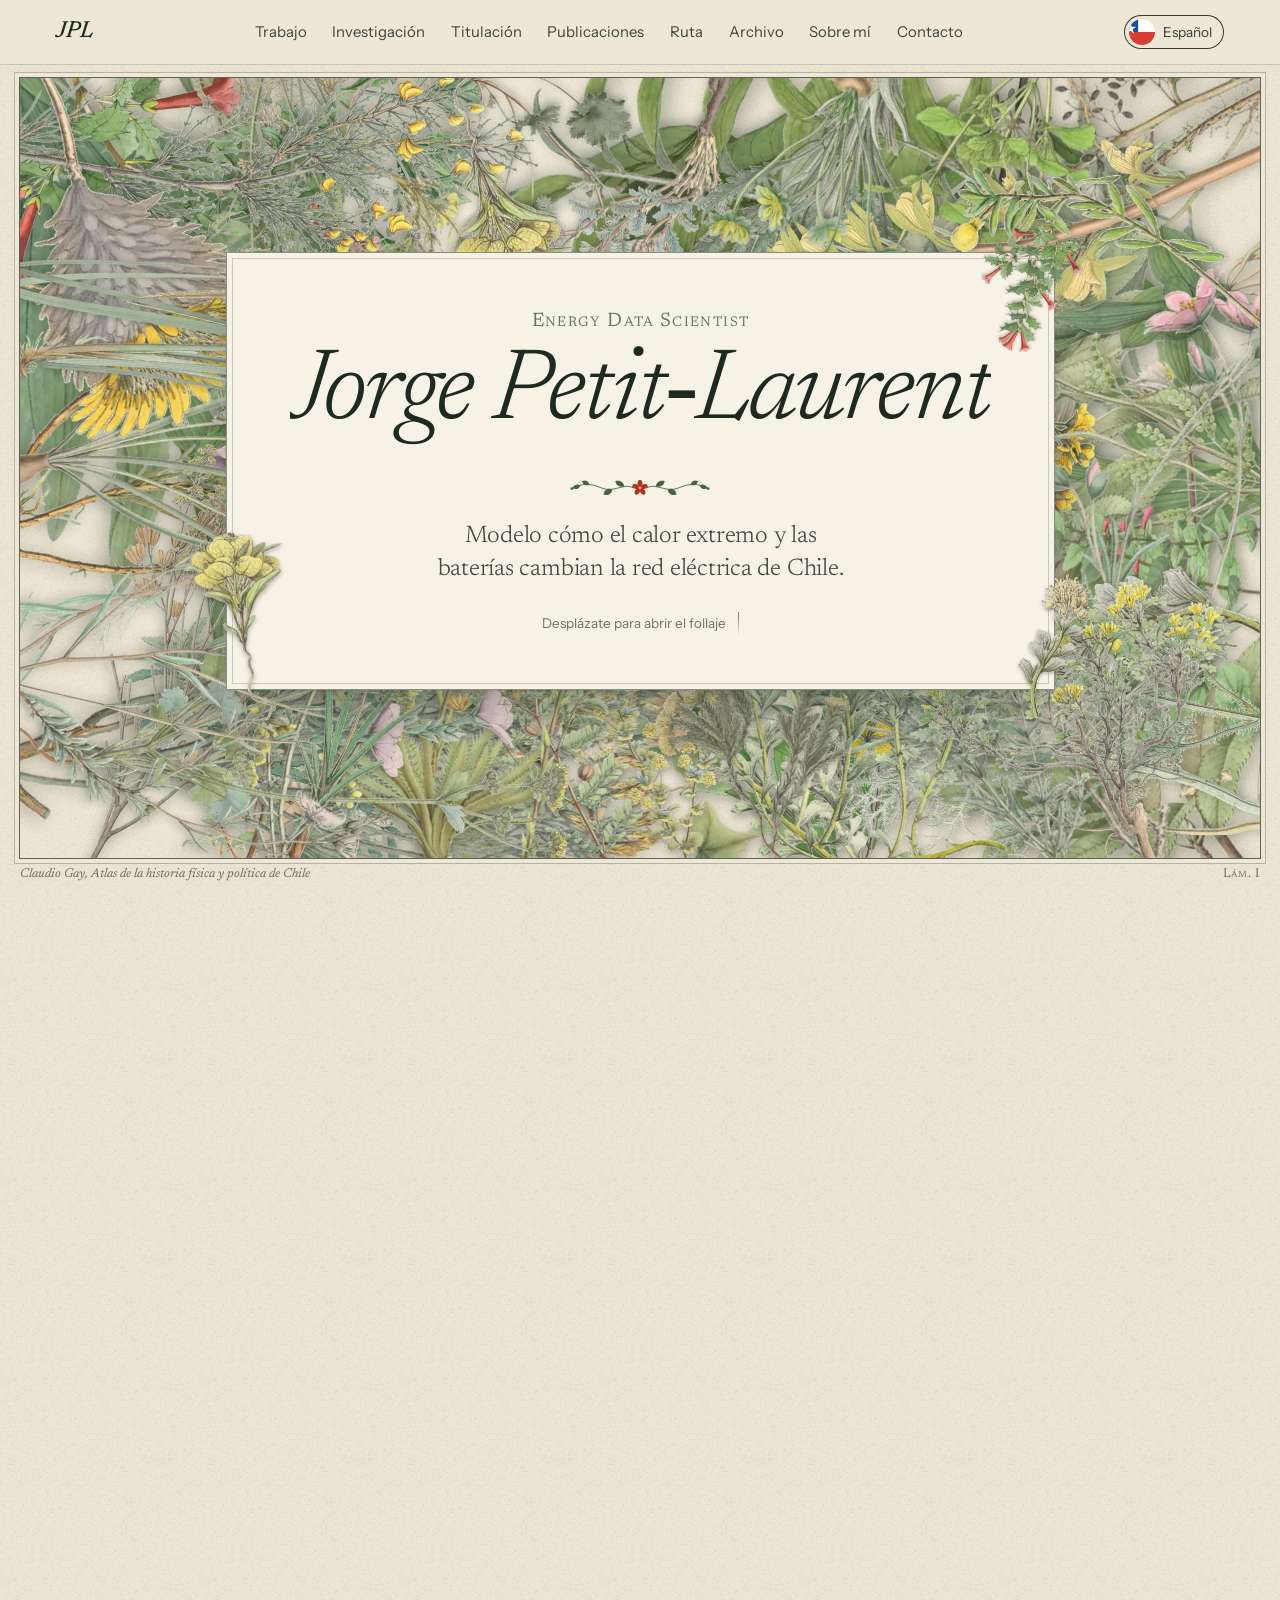
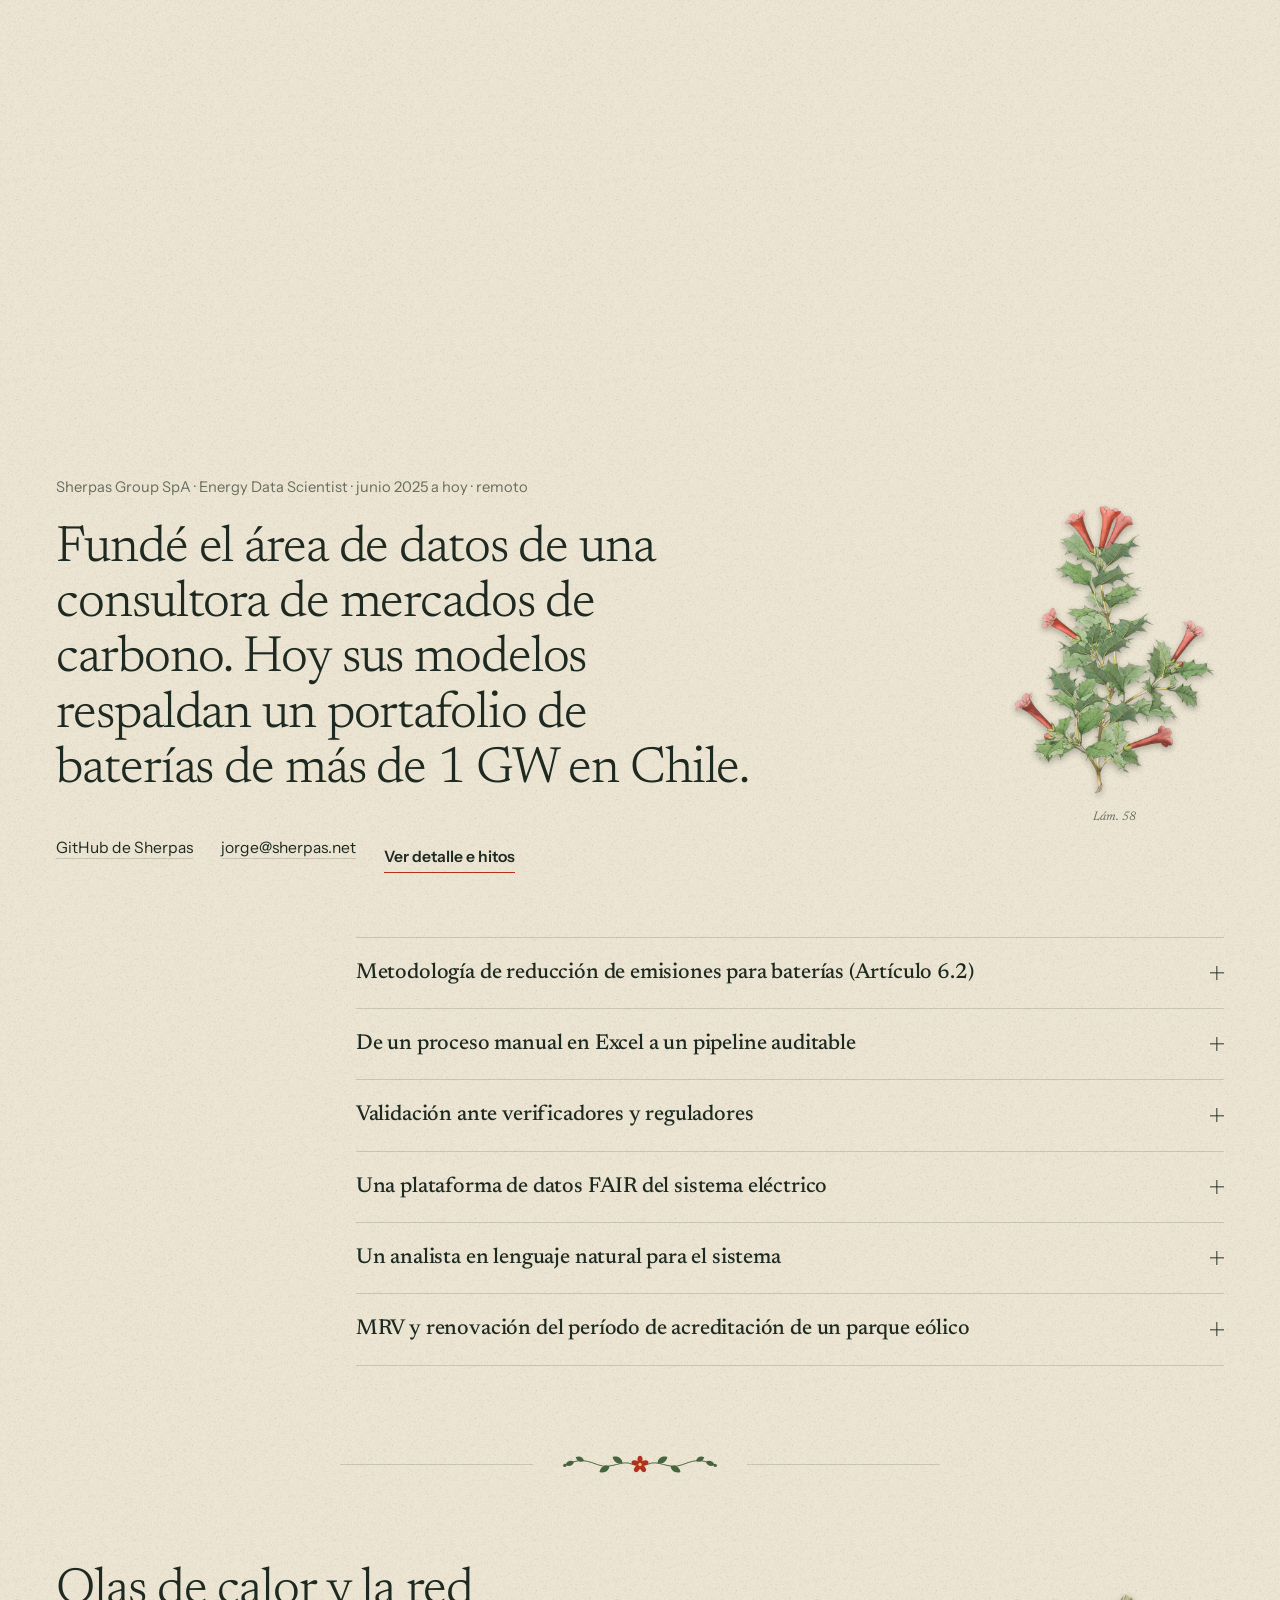
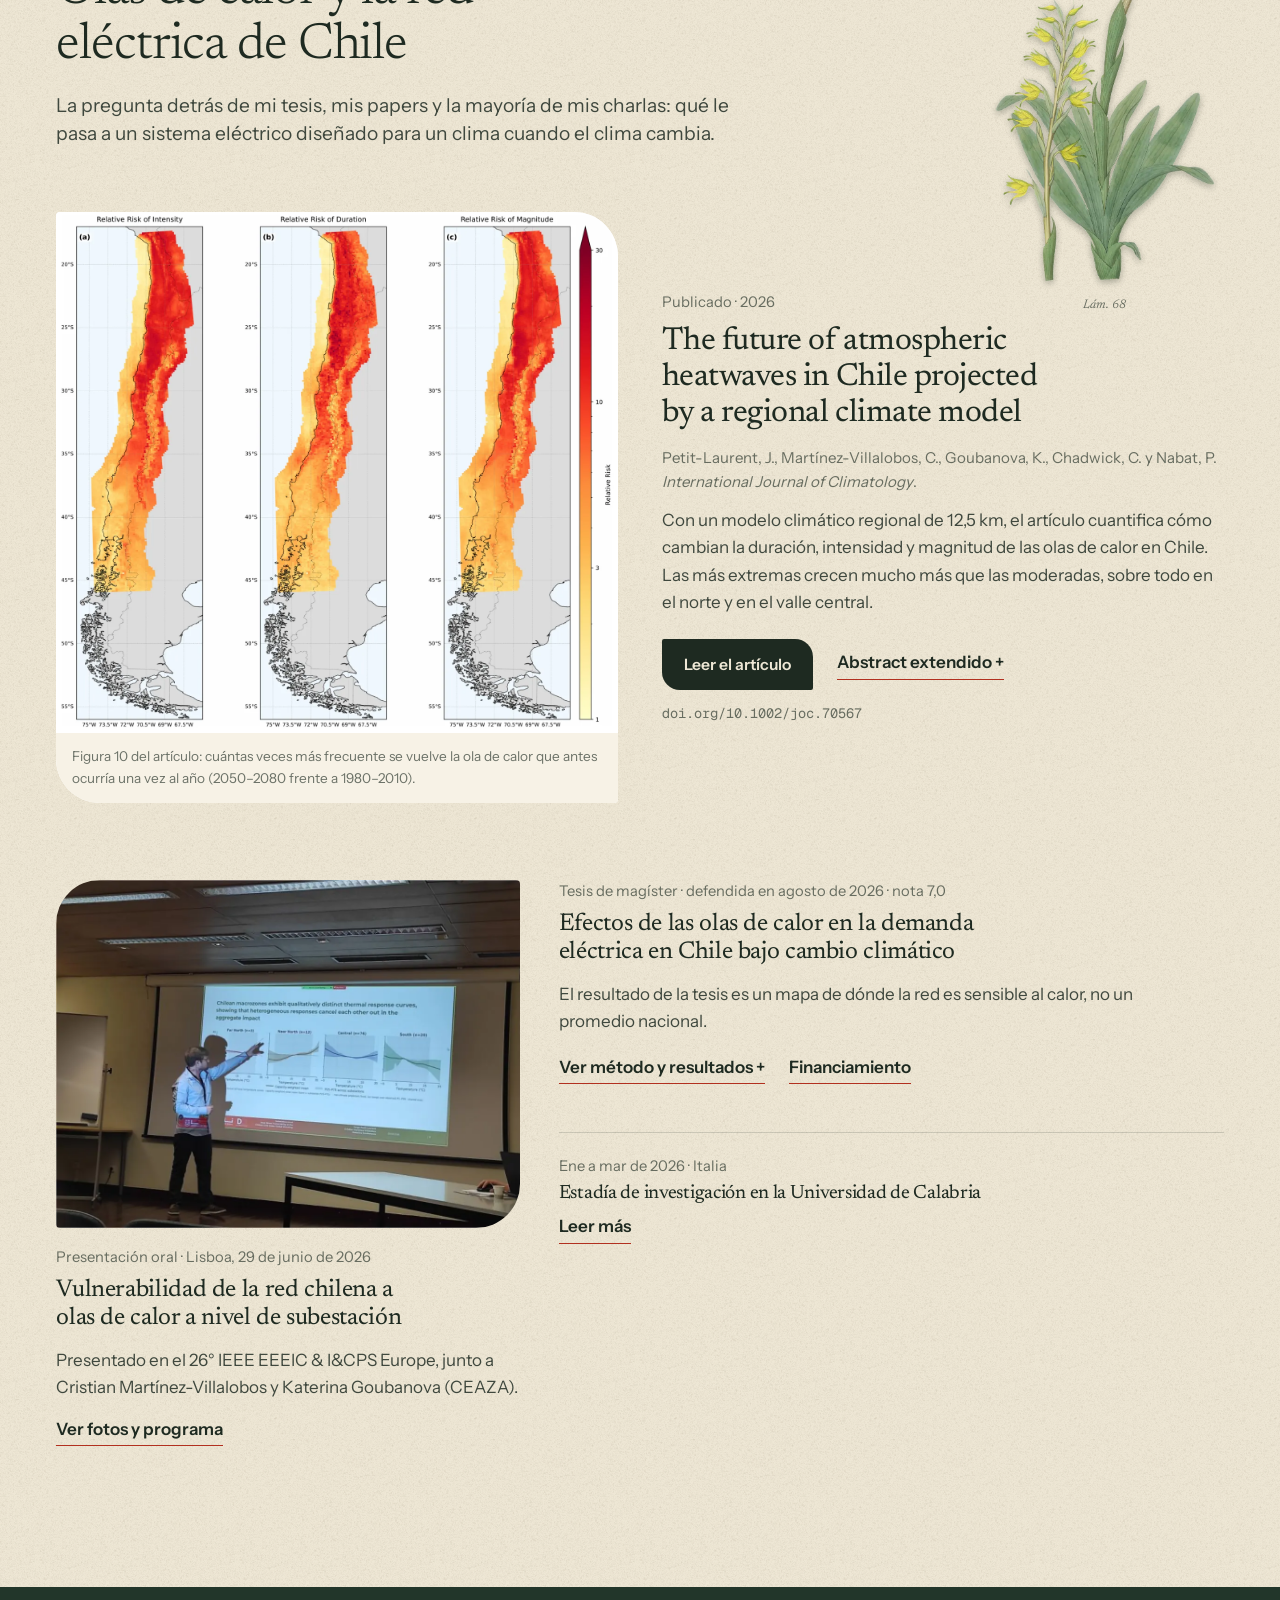
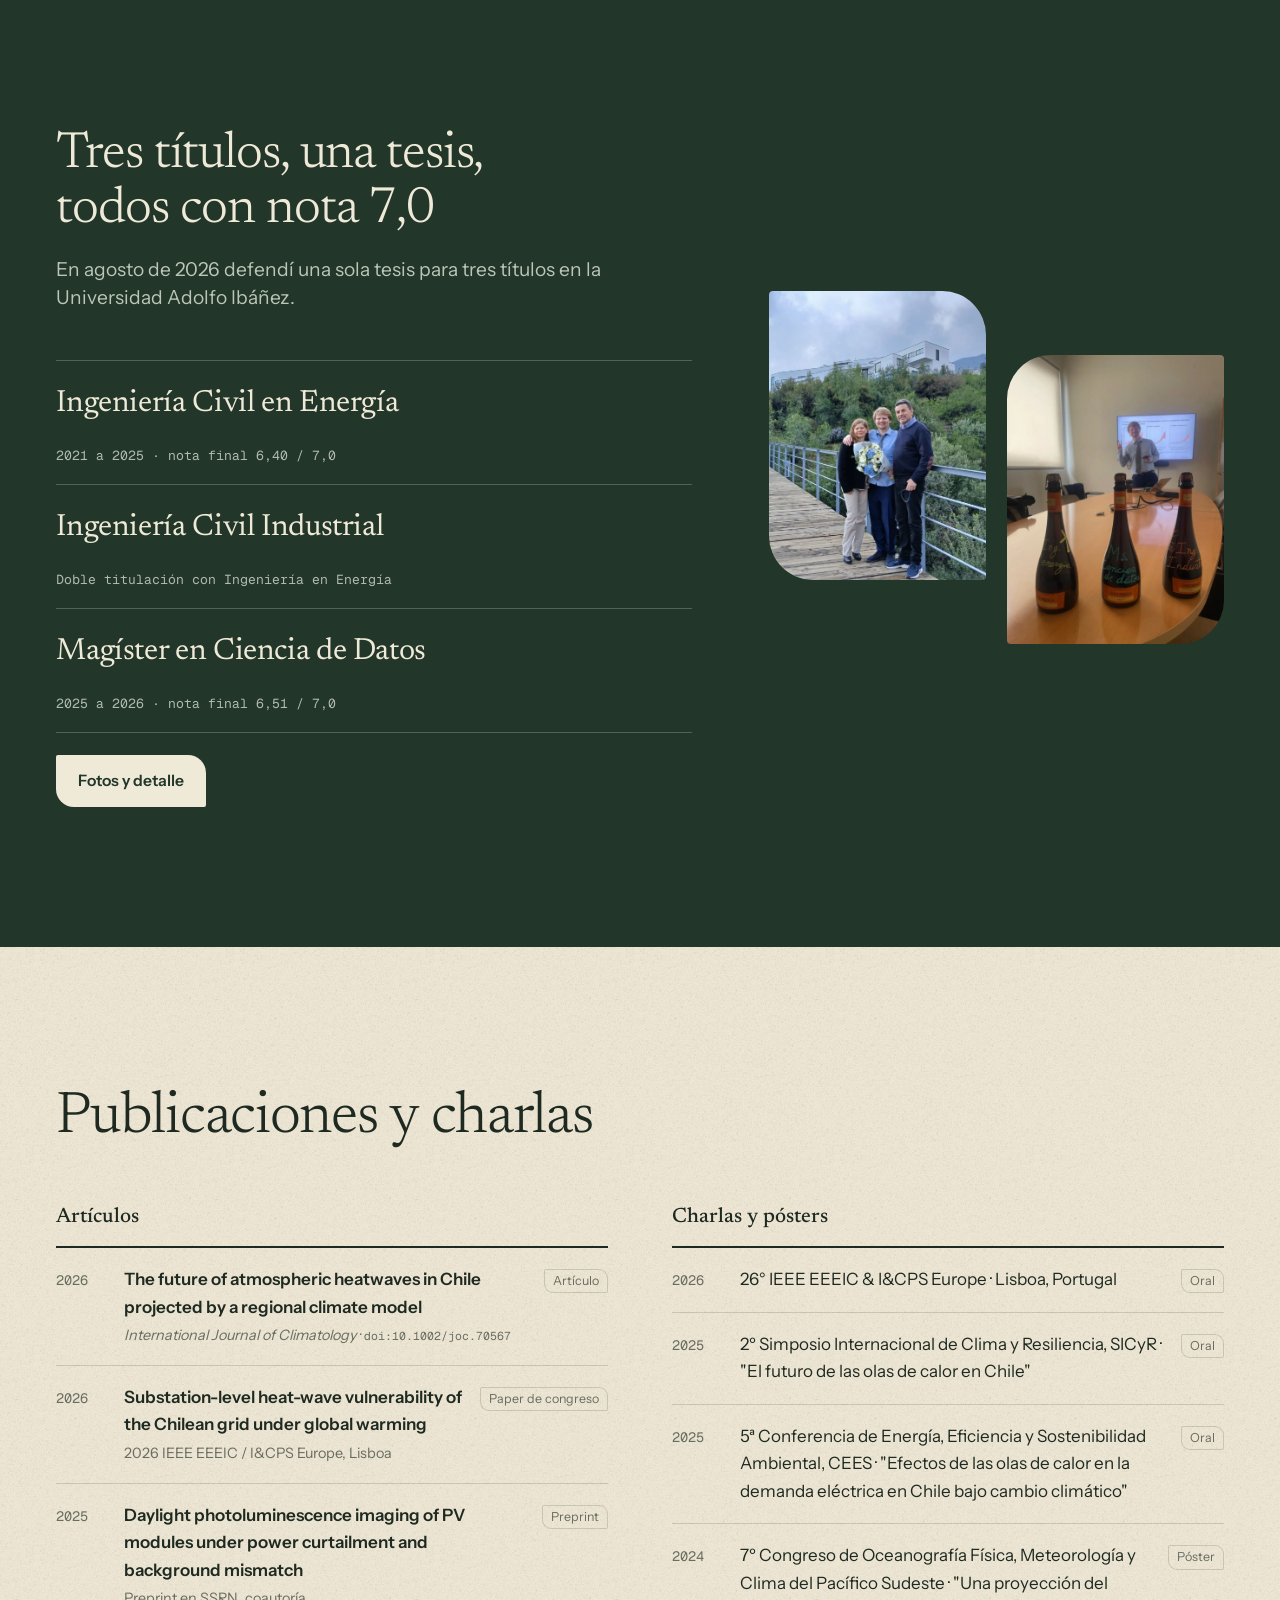
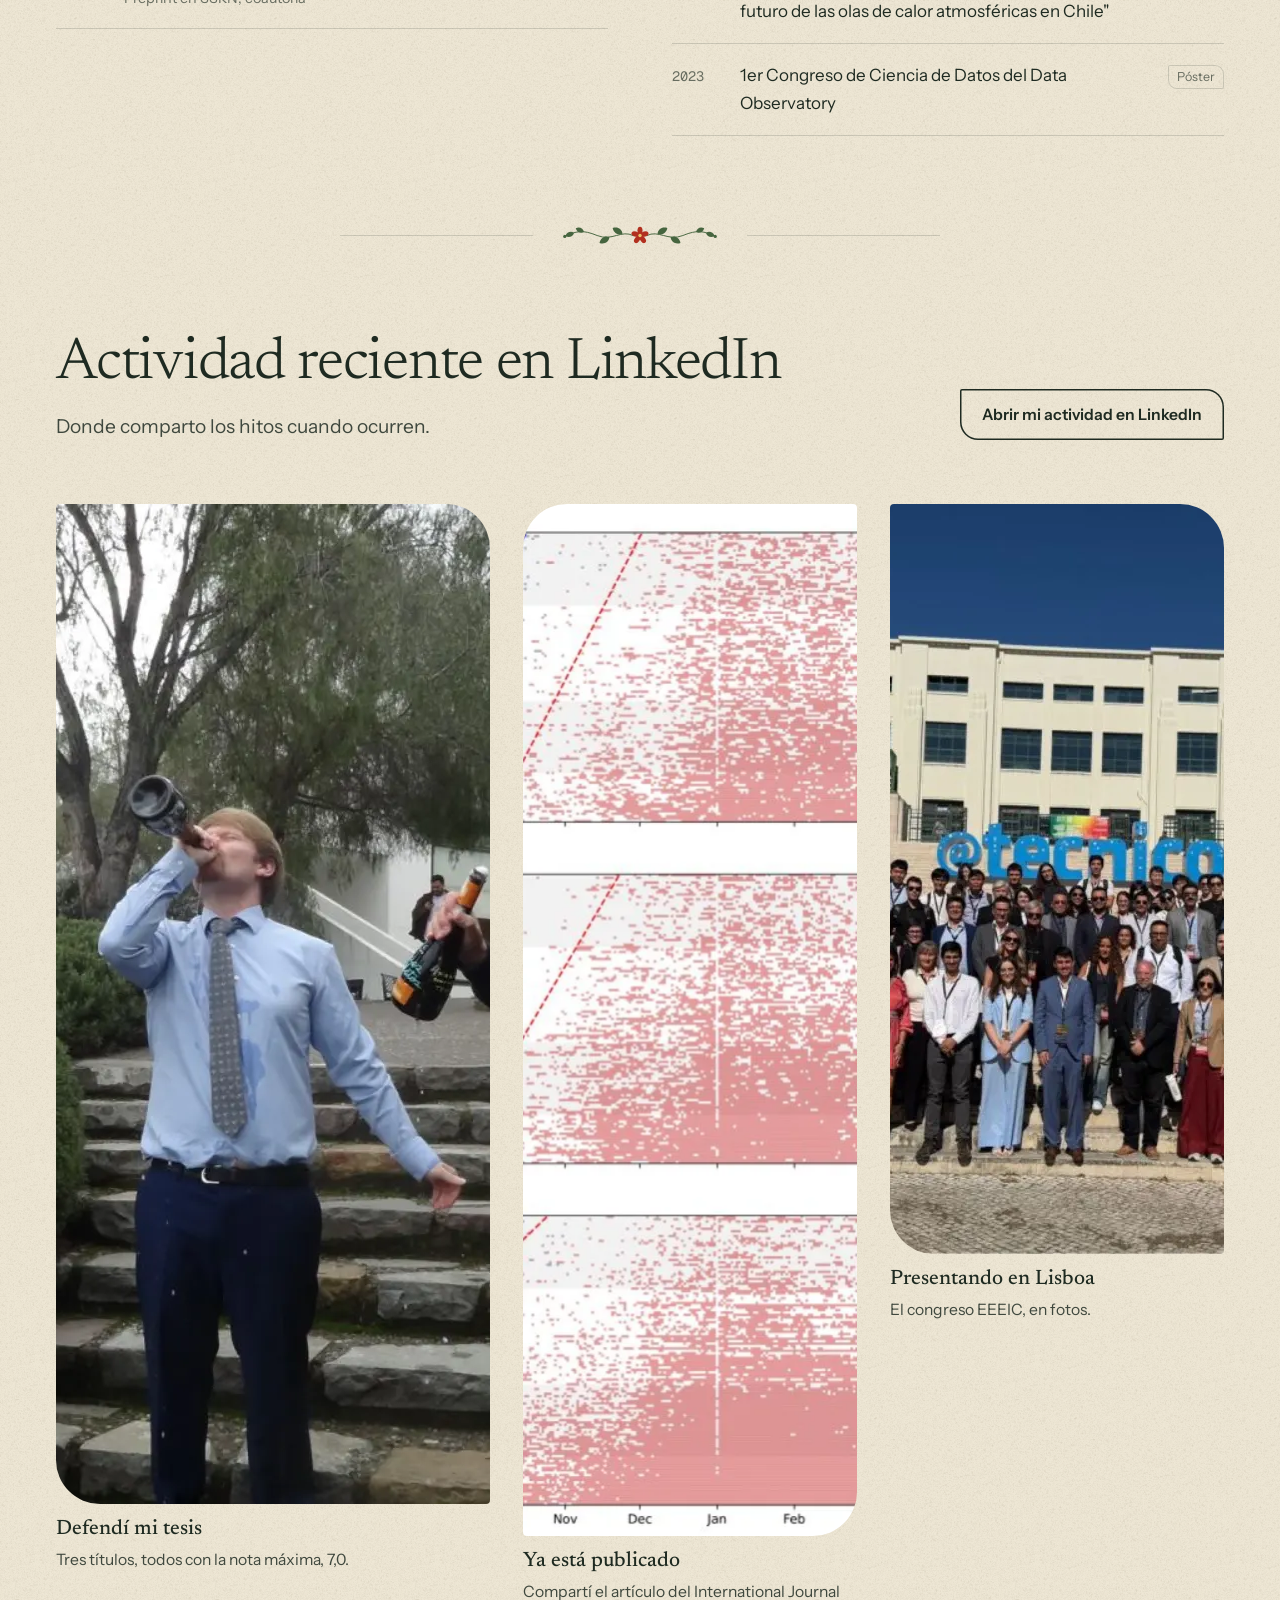
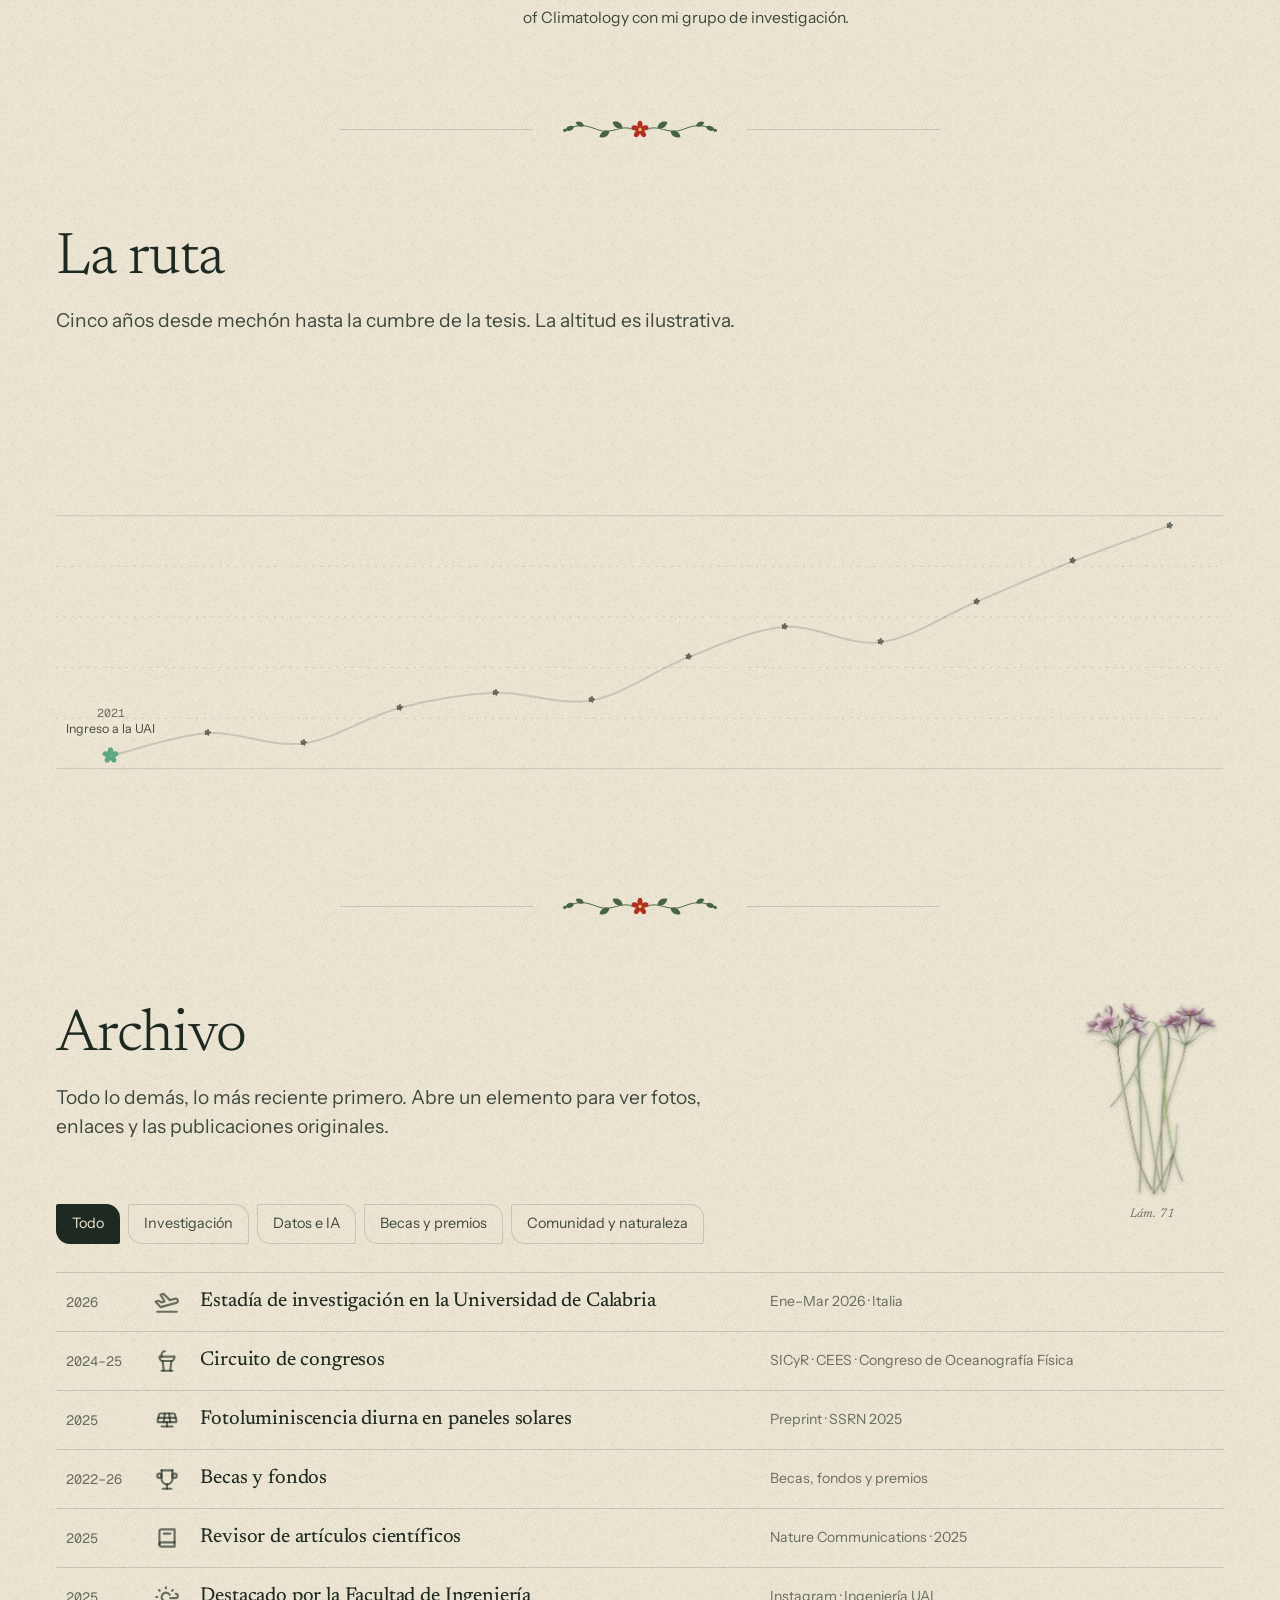
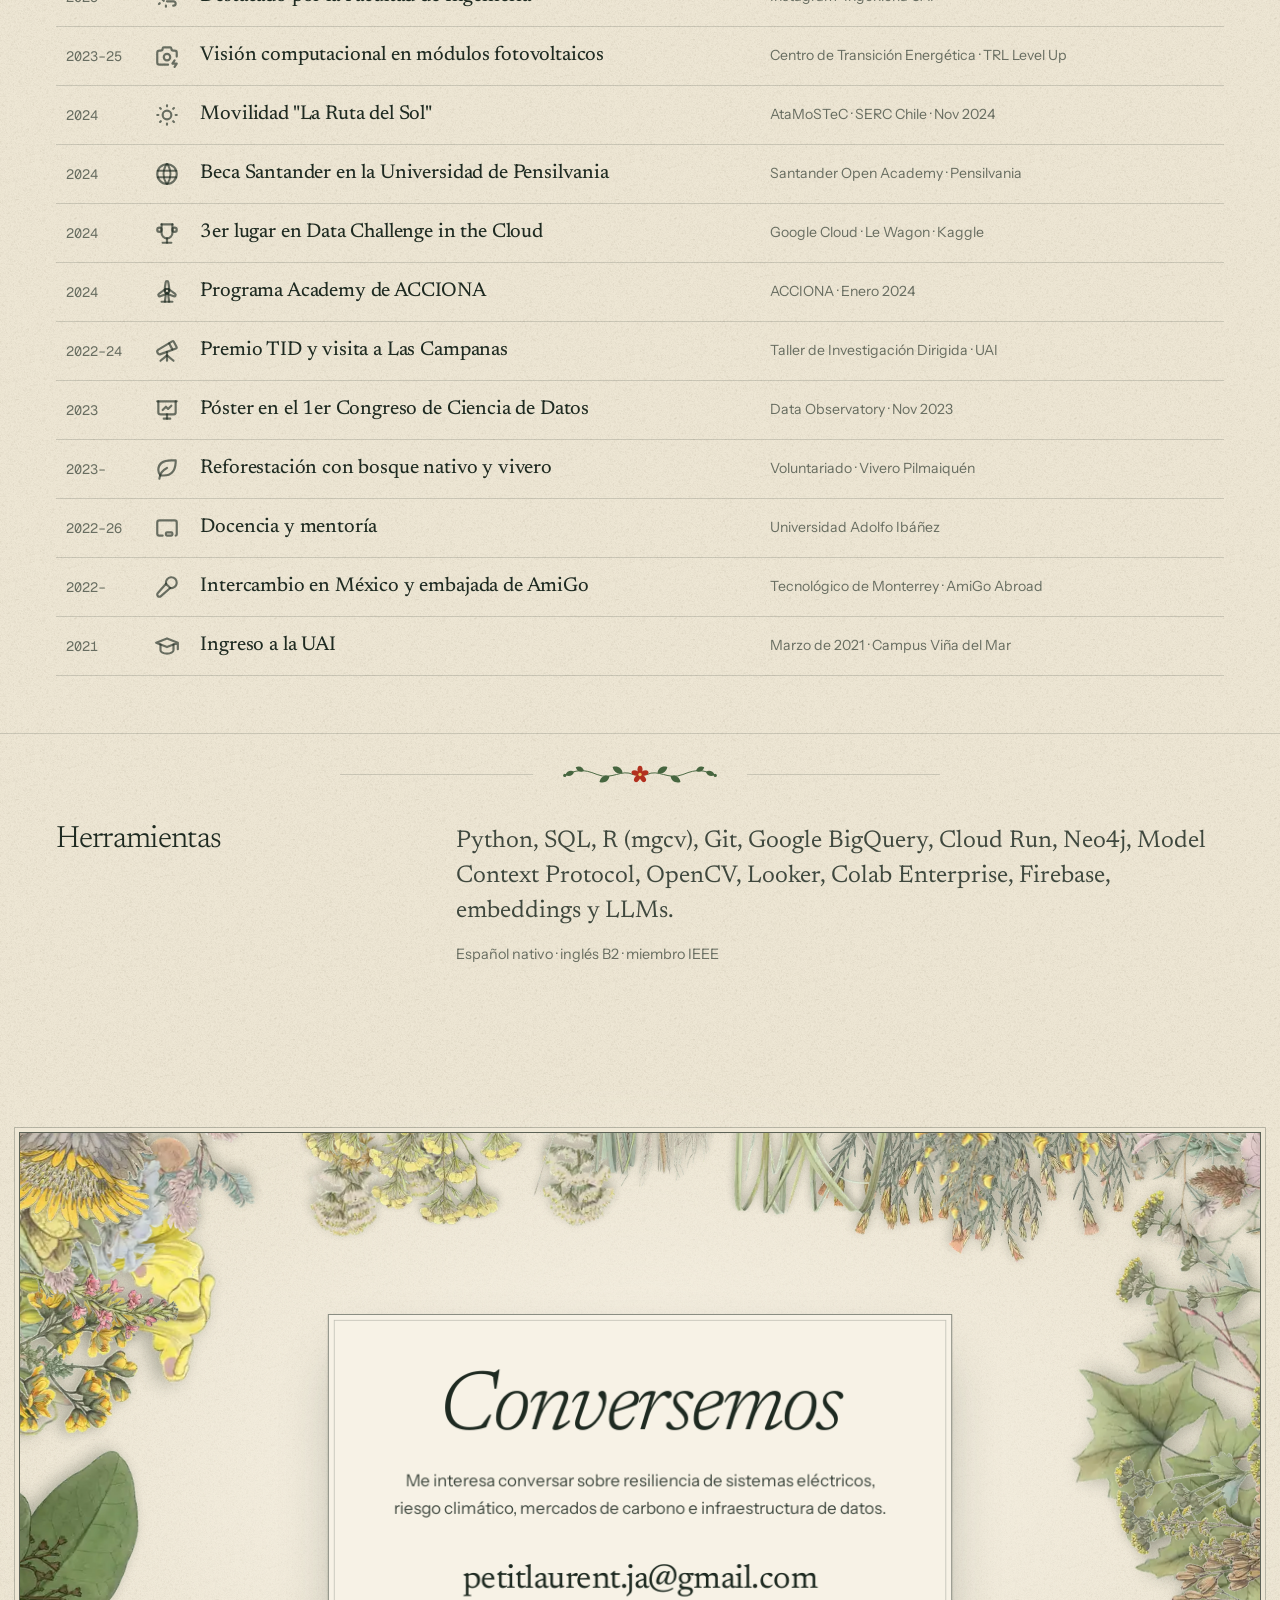
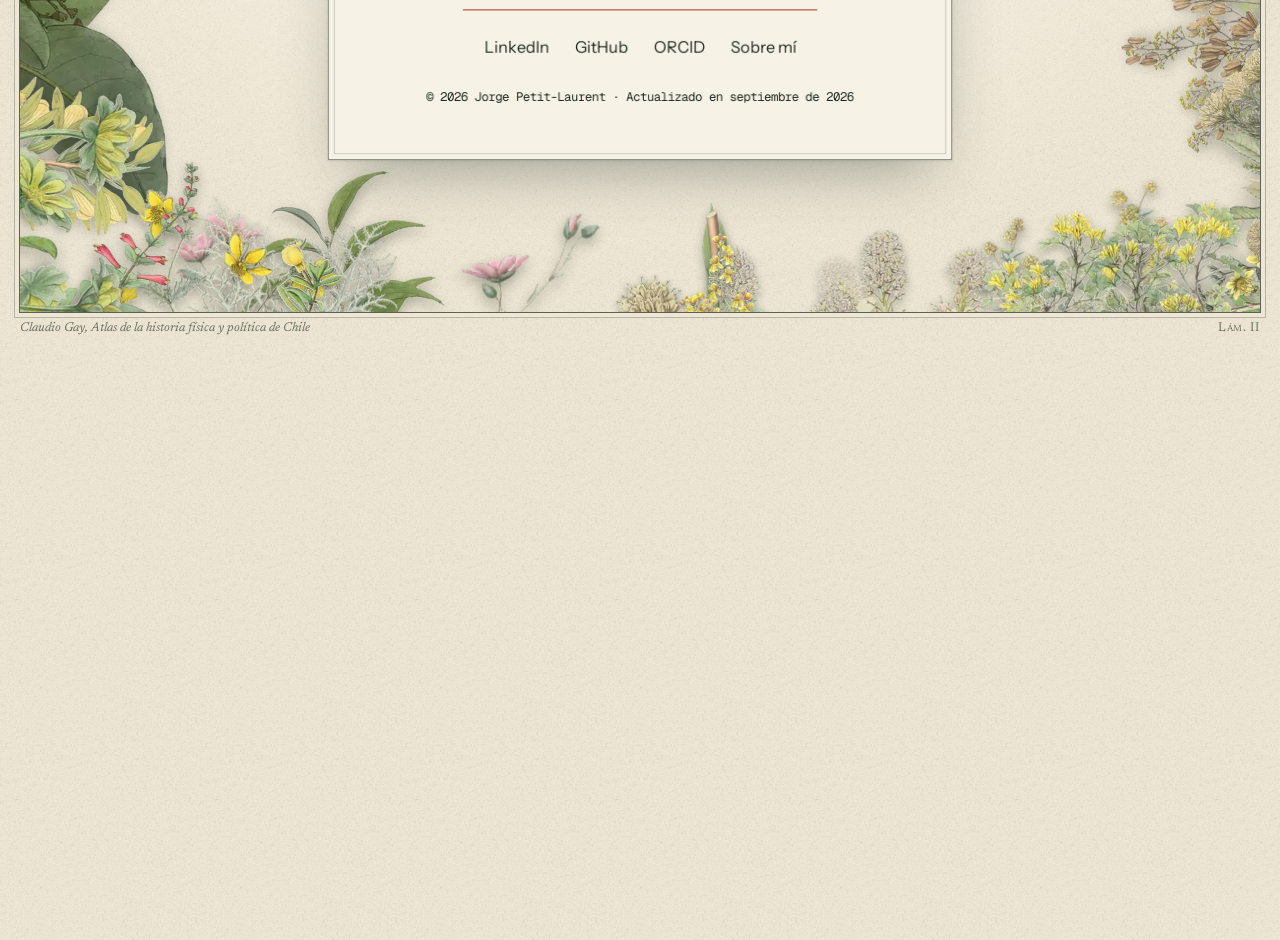
==== commit 61f7604d: "Move site to jorge-petit-laurent.github.io Co-Authored-By: Claude Opus 5.5 <noreply@anthropic.com>" ====
--- a/botanico/index.html
+++ b/botanico/index.html
@@ -4,9 +4,9 @@
 <meta charset="utf-8">
 <title>Jorge Petit-Laurent</title>
 <meta name="robots" content="noindex">
-<link rel="canonical" href="https://pinkypetit.github.io/">
+<link rel="canonical" href="https://jorge-petit-laurent.github.io/">
 <meta http-equiv="refresh" content="0; url=../">
 <script>location.replace('../' + location.hash);</script>
 </head>
-<body><p><a href="../">pinkypetit.github.io</a></p></body>
+<body><p><a href="../">jorge-petit-laurent.github.io</a></p></body>
 </html>
